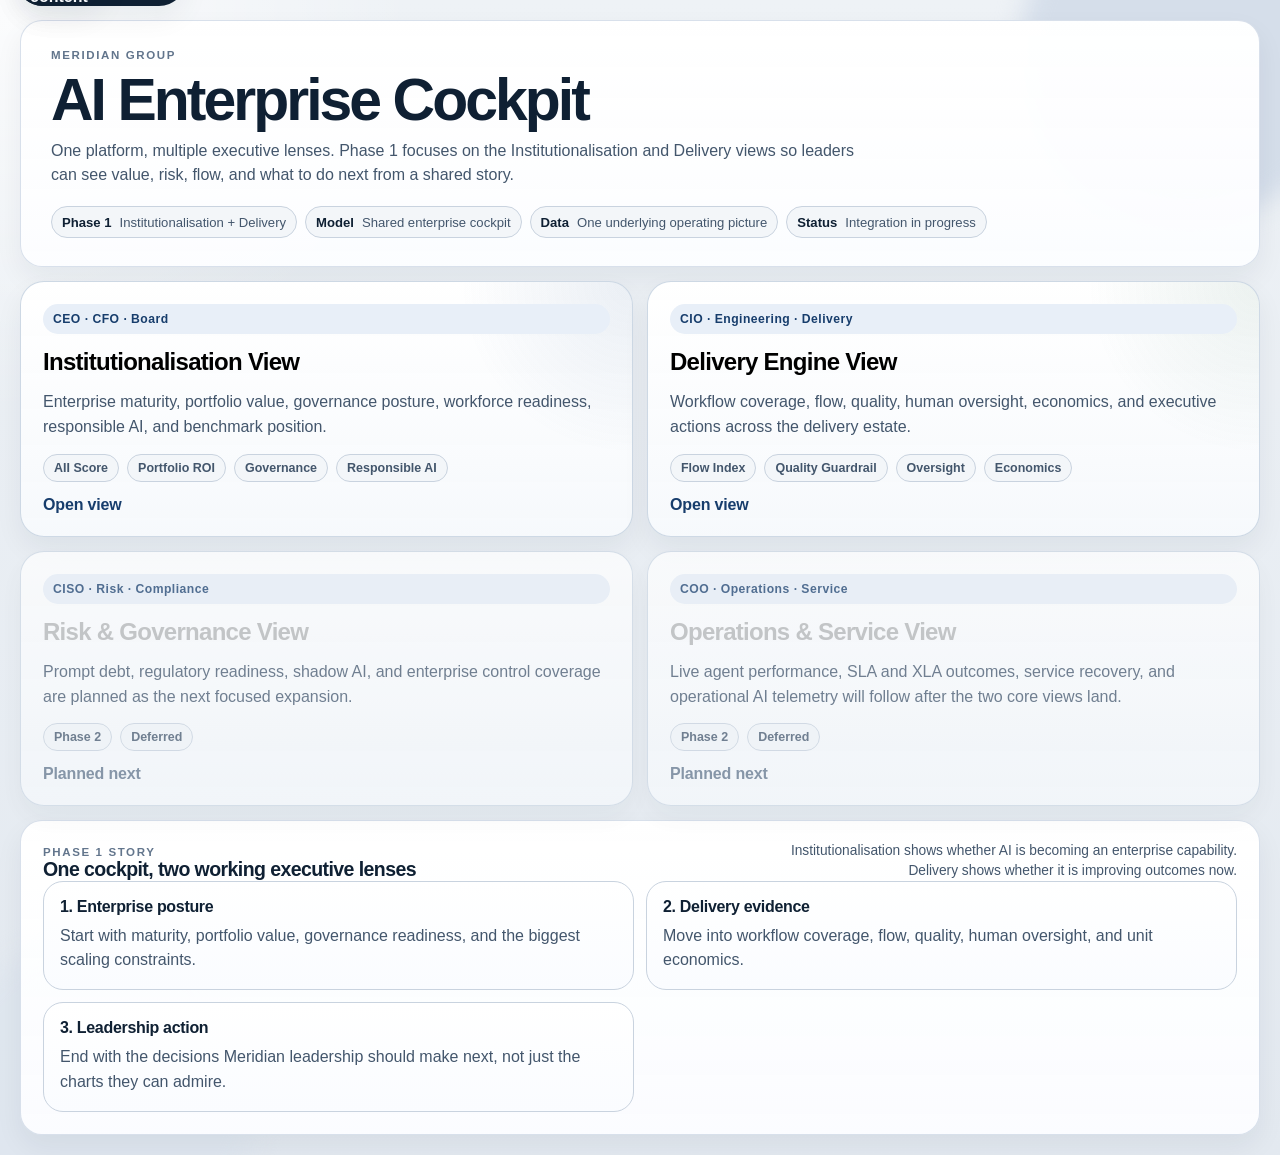
==== index.html @ a22cee40 "Coded on April 16 2026 new files" ====
<!DOCTYPE html>
<html lang="en">
  <head>
    <meta charset="UTF-8" />
    <meta name="viewport" content="width=device-width, initial-scale=1.0" />
    <title>Meridian AI Enterprise Cockpit</title>
    <link rel="stylesheet" href="./styles.css" />
    <script src="./app.js" defer></script>
  </head>
  <body>
    <div class="skip-links" aria-label="Skip links">
      <a class="skip-link" href="#institutionMain">Skip to Institutionalisation content</a>
      <a class="skip-link" href="#deliveryMain">Skip to Delivery content</a>
    </div>
    <div class="page-shell">
      <div class="page-shell__glow page-shell__glow--top"></div>
      <div class="page-shell__glow page-shell__glow--bottom"></div>

      <section class="screen-stack landing-screen" id="landingView" aria-labelledby="landingTitle">
        <header class="landing-hero panel">
          <div class="landing-hero__copy">
            <p class="eyebrow">Meridian Group</p>
            <h1 id="landingTitle">AI Enterprise Cockpit</h1>
            <p class="landing-hero__subtitle">
              One platform, multiple executive lenses. Phase 1 focuses on the
              Institutionalisation and Delivery views so leaders can see value,
              risk, flow, and what to do next from a shared story.
            </p>
          </div>
          <div class="landing-hero__meta">
            <span class="scope-chip"><strong>Phase 1</strong><span>Institutionalisation + Delivery</span></span>
            <span class="scope-chip"><strong>Model</strong><span>Shared enterprise cockpit</span></span>
            <span class="scope-chip"><strong>Data</strong><span>One underlying operating picture</span></span>
            <span class="scope-chip"><strong>Status</strong><span>Integration in progress</span></span>
          </div>
        </header>

        <div class="persona-grid" aria-label="Cockpit entry points">
          <button class="persona-card persona-card--strategy" type="button" data-open-screen="institutionalization">
            <span class="persona-card__badge">CEO · CFO · Board</span>
            <h2 class="persona-card__title">Institutionalisation View</h2>
            <p class="persona-card__copy">
              Enterprise maturity, portfolio value, governance posture, workforce
              readiness, responsible AI, and benchmark position.
            </p>
            <div class="persona-card__metrics">
              <span>AII Score</span>
              <span>Portfolio ROI</span>
              <span>Governance</span>
              <span>Responsible AI</span>
            </div>
            <span class="persona-card__cta">Open view</span>
          </button>

          <button class="persona-card persona-card--delivery" type="button" data-open-screen="delivery">
            <span class="persona-card__badge">CIO · Engineering · Delivery</span>
            <h2 class="persona-card__title">Delivery Engine View</h2>
            <p class="persona-card__copy">
              Workflow coverage, flow, quality, human oversight, economics, and
              executive actions across the delivery estate.
            </p>
            <div class="persona-card__metrics">
              <span>Flow Index</span>
              <span>Quality Guardrail</span>
              <span>Oversight</span>
              <span>Economics</span>
            </div>
            <span class="persona-card__cta">Open view</span>
          </button>

          <button
            class="persona-card persona-card--future"
            type="button"
            disabled
            aria-disabled="true"
          >
            <span class="persona-card__badge">CISO · Risk · Compliance</span>
            <h2 class="persona-card__title">Risk &amp; Governance View</h2>
            <p class="persona-card__copy">
              Prompt debt, regulatory readiness, shadow AI, and enterprise control
              coverage are planned as the next focused expansion.
            </p>
            <div class="persona-card__metrics">
              <span>Phase 2</span>
              <span>Deferred</span>
            </div>
            <span class="persona-card__cta">Planned next</span>
          </button>

          <button
            class="persona-card persona-card--future"
            type="button"
            disabled
            aria-disabled="true"
          >
            <span class="persona-card__badge">COO · Operations · Service</span>
            <h2 class="persona-card__title">Operations &amp; Service View</h2>
            <p class="persona-card__copy">
              Live agent performance, SLA and XLA outcomes, service recovery, and
              operational AI telemetry will follow after the two core views land.
            </p>
            <div class="persona-card__metrics">
              <span>Phase 2</span>
              <span>Deferred</span>
            </div>
            <span class="persona-card__cta">Planned next</span>
          </button>
        </div>

        <section class="panel landing-story" aria-labelledby="storyHeading">
          <div class="section-head">
            <div>
              <p class="eyebrow">Phase 1 Story</p>
              <h2 id="storyHeading">One cockpit, two working executive lenses</h2>
            </div>
            <p class="section-head__note">
              Institutionalisation shows whether AI is becoming an enterprise
              capability. Delivery shows whether it is improving outcomes now.
            </p>
          </div>
          <div class="landing-story__grid">
            <article class="landing-story__card">
              <strong>1. Enterprise posture</strong>
              <p>Start with maturity, portfolio value, governance readiness, and the biggest scaling constraints.</p>
            </article>
            <article class="landing-story__card">
              <strong>2. Delivery evidence</strong>
              <p>Move into workflow coverage, flow, quality, human oversight, and unit economics.</p>
            </article>
            <article class="landing-story__card">
              <strong>3. Leadership action</strong>
              <p>End with the decisions Meridian leadership should make next, not just the charts they can admire.</p>
            </article>
          </div>
        </section>
      </section>

      <section id="institutionalizationView" hidden>
        <div class="screen-stack">
          <header class="view-bar panel">
            <div class="view-bar__left">
              <button class="view-bar__back" type="button" data-back-home>All views</button>
              <div>
                <p class="eyebrow">Executive Role View</p>
                <h2 class="view-bar__title">Institutionalisation View</h2>
              </div>
            </div>
            <div class="view-bar__right" id="institutionalizationViewMeta">
              <span class="view-bar__badge">CEO · CFO · Board</span>
              <span class="view-bar__meta">Enterprise posture</span>
            </div>
          </header>
          <div id="institutionalizationSavedViewsPanel"></div>
          <div id="institutionalizationAskPanel"></div>
          <div id="institutionalizationContent" tabindex="-1"></div>
        </div>
      </section>

      <section id="deliveryView" hidden>
        <div class="screen-stack">
          <header class="view-bar panel">
            <div class="view-bar__left">
              <button class="view-bar__back" type="button" data-back-home>All views</button>
              <div>
                <p class="eyebrow">Executive Role View</p>
                <h2 class="view-bar__title">Delivery Engine View</h2>
              </div>
            </div>
            <div class="view-bar__right" id="deliveryViewMeta">
              <span class="view-bar__badge">CIO · Engineering · Delivery</span>
              <span class="view-bar__meta">Operational outcomes</span>
            </div>
          </header>

      <main class="dashboard" id="deliveryMain" tabindex="-1" aria-label="Delivery Engine View dashboard">
        <header class="page-header panel">
          <div class="page-header__copy">
            <p class="eyebrow">CIO View</p>
            <h1>Delivery Engine View</h1>
            <p class="page-header__subtitle">
              CIO View of AI Delivery — Value, Risk, Flow, and Adoption.
            </p>
            <div class="scope-summary" id="scopeSummary" aria-live="polite"></div>
          </div>

          <form class="filter-bar" aria-label="Dashboard filters">
            <label class="control">
              <span class="control__label">Date Range</span>
              <select id="dateFilter" name="dateFilter">
                <option value="last-30">Last 30 days</option>
                <option value="q1-2026">Q1 2026</option>
                <option value="q2-2026" selected>Q2 2026</option>
              </select>
            </label>

            <label class="control">
              <span class="control__label">Team</span>
              <select id="teamFilter" name="teamFilter">
                <option value="enterprise" selected>Enterprise Portfolio</option>
                <option value="product">Digital Products</option>
                <option value="operations">RunOps &amp; Support</option>
              </select>
            </label>

            <label class="control">
              <span class="control__label">Workflow</span>
              <select id="workflowFilter" name="workflowFilter">
                <option value="all" selected>All workflows</option>
                <option value="planning">Planning / Refinement</option>
                <option value="build">Build / Test / Review</option>
                <option value="run">Run / Support</option>
              </select>
            </label>

            <fieldset class="toggle-group" aria-label="Baseline versus pilot view">
              <legend class="control__label">View</legend>
              <div class="toggle-group__options">
                <button
                  class="toggle-group__button"
                  id="baselineToggle"
                  type="button"
                  data-mode="baseline"
                  aria-pressed="false"
                >
                  Baseline
                </button>
                <button
                  class="toggle-group__button is-active"
                  id="pilotToggle"
                  type="button"
                  data-mode="pilot"
                  aria-pressed="true"
                >
                  Pilot
                </button>
              </div>
            </fieldset>
          </form>
          <div id="deliverySegmentationBar"></div>
        </header>

        <div id="deliverySavedViewsPanel"></div>
        <div id="deliveryAskPanel"></div>

        <section class="kpi-grid" id="kpiGrid" aria-label="Executive KPI cards"></section>

        <section class="panel" id="delivery-swimlanes" aria-labelledby="swimlanesHeading">
          <div class="section-head">
            <div>
              <p class="eyebrow">Workflow Swimlanes</p>
              <h2 id="swimlanesHeading">Where value is moving and where risk still sits</h2>
            </div>
            <p class="section-head__note">
              Each lane shows one outcome metric, one quality or risk signal, and the
              operating interpretation executives can act on.
            </p>
          </div>
          <div class="swimlane-grid" id="swimlaneGrid"></div>
        </section>

        <section class="oversight-panel" id="delivery-oversight" aria-labelledby="oversightHeading">
          <div class="section-head section-head--dark">
            <div class="oversight-panel__intro">
              <p class="eyebrow eyebrow--dark">Human Oversight Gateway</p>
              <h2 id="oversightHeading">Human Oversight Gateway</h2>
              <p class="oversight-panel__subtitle">
                Policy routes low-risk work automatically and escalates material
                decisions to accountable humans.
              </p>
              <div class="oversight-panel__summary" id="oversightSummary"></div>
            </div>
            <div class="oversight-panel__tabs" role="tablist" aria-label="Oversight views">
              <button
                id="overviewTab"
                class="oversight-tab is-active"
                type="button"
                role="tab"
                aria-selected="true"
                aria-controls="pendingDecisions"
                data-oversight-tab="overview"
              >
                Overview
              </button>
              <button
                id="governanceTab"
                class="oversight-tab"
                type="button"
                role="tab"
                aria-selected="false"
                aria-controls="pendingDecisions"
                data-oversight-tab="governance"
              >
                Governance
              </button>
            </div>
          </div>

          <div class="oversight-kpis" id="oversightKpis" aria-label="Human oversight KPIs"></div>
          <div class="oversight-diagnostics" id="oversightDiagnostics"></div>

          <div class="oversight-layout">
            <div class="oversight-card">
              <div class="oversight-card__head">
                <p class="eyebrow eyebrow--dark">Oversight Routing Map</p>
                <h3>Policy-based execution paths</h3>
                <p class="oversight-card__subcopy">
                  Recommendations enter a governed route, evidence is checked, and
                  only material decisions pause for accountable human review.
                </p>
              </div>
              <div id="routingMap"></div>
            </div>

            <div class="oversight-card" id="pendingDecisions">
              <div class="oversight-card__head">
                <p class="eyebrow eyebrow--dark">Pending Decisions</p>
                <h3>Escalations requiring accountable review</h3>
                <p class="oversight-card__subcopy">
                  Queue attention is reserved for policy exceptions, elevated blast
                  radius, and incomplete evidence.
                </p>
              </div>
              <div id="pendingQueue"></div>
            </div>
          </div>
        </section>

        <div class="content-grid">
          <div class="content-column content-column--primary">
            <section class="panel panel--wide" id="delivery-trends" aria-labelledby="trendsHeading">
              <div class="section-head">
                <div>
                  <p class="eyebrow">Trend Section</p>
                  <h2 id="trendsHeading">Baseline vs current vs target</h2>
                </div>
                <p class="section-head__note" id="trendWindowNote"></p>
              </div>
              <div class="trend-grid" id="trendGrid"></div>
            </section>

            <section class="panel" id="delivery-adoption" aria-labelledby="adoptionHeading">
              <div class="section-head">
                <div>
                  <p class="eyebrow">Adoption Behavior</p>
                  <h2 id="adoptionHeading">Are people actually using the approved AI workflows?</h2>
                </div>
                <p class="section-head__note">
                  Workflow coverage tells us approved presence. This section tells us whether people return often enough for AI to become a real working pattern.
                </p>
              </div>
              <div id="adoptionBehaviorPanel"></div>
            </section>

            <section class="panel" id="delivery-productivity" aria-labelledby="productivityHeading">
              <div class="section-head">
                <div>
                  <p class="eyebrow">Productivity Method</p>
                  <h2 id="productivityHeading">How Net Productivity Gain is measured</h2>
                </div>
                <p class="section-head__note">
                  This section explains the comparison method behind the headline productivity KPI and shows which workflows and trains are driving the result.
                </p>
              </div>
              <div id="productivityMethodologyPanel"></div>
            </section>

            <section class="panel" id="delivery-economics" aria-labelledby="economicsHeading">
              <div class="section-head">
                <div>
                  <p class="eyebrow">Economics</p>
                  <h2 id="economicsHeading">Spend mix and outcome efficiency</h2>
                </div>
              </div>
              <div id="economicsPanel"></div>
            </section>
          </div>

          <div class="content-column content-column--secondary">
            <section class="panel" id="delivery-governance" aria-labelledby="governanceHeading">
              <div class="section-head">
                <div>
                  <p class="eyebrow">Governance</p>
                  <h2 id="governanceHeading">Governance Console</h2>
                </div>
                <p class="section-head__note">
                  Governance is now segmented by risk tier, service criticality, data sensitivity, and framework readiness so one topline percentage does not hide concentrated exposure.
                </p>
              </div>
              <div id="governancePanel"></div>
            </section>
          </div>

          <section class="panel panel--full content-action" id="delivery-actions" aria-labelledby="actionsHeading">
            <div class="section-head">
              <div>
                <p class="eyebrow">Action Center</p>
                <h2 id="actionsHeading">Executive action workflow</h2>
              </div>
            </div>
            <div id="actionCenter"></div>
          </section>

          <section class="panel panel--full content-roadmap" id="delivery-roadmap" aria-labelledby="roadmapHeading">
            <div class="section-head">
              <div>
                <p class="eyebrow">Roadmap</p>
                <h2 id="roadmapHeading">30 / 60 / 90 day milestones</h2>
              </div>
            </div>
            <div id="roadmapPanel"></div>
          </section>

          <section class="panel panel--full content-trust" id="delivery-trust" aria-labelledby="trustHeading">
            <div class="section-head">
              <div>
                <p class="eyebrow">Operational Trust Layer</p>
                <h2 id="trustHeading">Access scope, reliability, instrumentation, retrieval grounding, model behavior, prompt security, alerting, and data health</h2>
              </div>
              <p class="section-head__note">
                These supporting signals explain how complete, searchable, observable, grounded, secure, alertable, and current the underlying cockpit telemetry really is.
              </p>
            </div>
            <div id="trustLayerPanel"></div>
          </section>
        </div>

        <footer class="page-footer panel panel--full">
          <div>
            <p class="eyebrow">Operational Metadata</p>
            <p class="page-footer__meta" id="lastUpdated"></p>
          </div>
          <div>
            <p class="eyebrow">Data Sources</p>
            <p class="page-footer__sources" id="dataSources"></p>
          </div>
        </footer>
      </main>
        </div>
      </section>
    </div>

    <aside class="metric-drawer" id="metricDrawer" hidden>
      <button
        class="metric-drawer__scrim"
        id="metricDrawerScrim"
        type="button"
        aria-label="Close detail drawer"
      ></button>
      <div
        class="metric-drawer__panel"
        role="dialog"
        aria-modal="true"
        aria-labelledby="metricDrawerTitle"
      >
        <button class="metric-drawer__close" id="metricDrawerClose" type="button" aria-label="Close detail drawer">
          Close
        </button>
        <div id="metricDrawerContent"></div>
      </div>
    </aside>
  </body>
</html>
---- styles.css ----
:root {
  color-scheme: light;
  --bg: #eef2f6;
  --bg-strong: #e3e9f0;
  --surface: #ffffff;
  --surface-muted: #f3f6f9;
  --surface-soft: #f8fafc;
  --line: #c9d3df;
  --line-strong: #b8c5d4;
  --text: #0f2033;
  --text-muted: #43566c;
  --text-soft: #62758c;
  --accent: #1f4f8c;
  --accent-strong: #173d6c;
  --accent-soft: #e8eff8;
  --accent-border: #bfd0e4;
  --success: #2c6d57;
  --warning: #9b6816;
  --danger: #ae4040;
  --shadow-lg: 0 22px 50px rgba(13, 32, 58, 0.08);
  --shadow-md: 0 12px 28px rgba(13, 32, 58, 0.06);
  --shadow-sm: 0 4px 12px rgba(13, 32, 58, 0.05);
  --radius-xl: 28px;
  --radius-lg: 20px;
  --radius-md: 16px;
  --radius-sm: 12px;
  --font-sans: "IBM Plex Sans", "Segoe UI", "Helvetica Neue", Arial, sans-serif;
}

*,
*::before,
*::after {
  box-sizing: border-box;
}

html {
  font-size: 16px;
}

body {
  margin: 0;
  min-height: 100vh;
  font-family: var(--font-sans);
  background:
    radial-gradient(circle at top left, rgba(255, 255, 255, 0.8), transparent 24%),
    linear-gradient(180deg, var(--bg) 0%, var(--bg-strong) 100%);
  color: var(--text);
}

body.metric-drawer-open {
  overflow: hidden;
}

button:focus-visible,
a:focus-visible,
select:focus-visible,
summary:focus-visible {
  outline: 3px solid #86addb;
  outline-offset: 3px;
}

button,
select {
  font: inherit;
}

.skip-links {
  position: absolute;
  top: 0;
  left: 0;
  z-index: 100;
}

.skip-link {
  position: absolute;
  top: -48px;
  left: 16px;
  display: inline-flex;
  align-items: center;
  min-height: 38px;
  padding: 0 14px;
  border-radius: 999px;
  background: #0f2033;
  color: #f7f9fc;
  text-decoration: none;
  font-weight: 700;
  box-shadow: var(--shadow-md);
}

.skip-link:focus {
  top: 16px;
}

.page-shell {
  position: relative;
  min-height: 100vh;
  padding: 20px;
  overflow: hidden;
}

.screen-stack {
  position: relative;
  z-index: 1;
  width: min(1660px, 100%);
  margin: 0 auto;
  display: grid;
  gap: 14px;
  align-items: start;
}

.page-shell__glow {
  position: absolute;
  border-radius: 999px;
  filter: blur(12px);
  pointer-events: none;
}

.page-shell__glow--top {
  top: -120px;
  right: -80px;
  width: 340px;
  height: 340px;
  background: rgba(202, 214, 229, 0.7);
}

.page-shell__glow--bottom {
  bottom: -100px;
  left: -60px;
  width: 320px;
  height: 320px;
  background: rgba(222, 230, 239, 0.78);
}

.dashboard {
  position: relative;
  z-index: 1;
  width: min(1660px, 100%);
  margin: 0 auto;
  display: grid;
  gap: 14px;
  align-items: start;
}

.landing-hero {
  display: grid;
  gap: 18px;
  padding: 28px 30px;
  background:
    radial-gradient(circle at top right, rgba(31, 79, 140, 0.1), transparent 28%),
    linear-gradient(180deg, rgba(255, 255, 255, 0.99), rgba(245, 248, 251, 0.97));
}

.landing-hero__copy {
  display: grid;
  gap: 10px;
  max-width: 980px;
}

.landing-hero h1,
.institution-header h1 {
  margin: 0;
  font-size: clamp(2.3rem, 4.6vw, 3.8rem);
  line-height: 0.98;
  letter-spacing: -0.05em;
}

.landing-hero__subtitle,
.institution-header__subtitle {
  margin: 0;
  max-width: 820px;
  color: var(--text-muted);
  font-size: 1rem;
  line-height: 1.55;
}

.landing-hero__meta,
.institution-header__summary {
  display: flex;
  flex-wrap: wrap;
  gap: 8px;
}

.persona-grid {
  display: grid;
  grid-template-columns: repeat(2, minmax(0, 1fr));
  gap: 14px;
}

.persona-card {
  appearance: none;
  text-align: left;
  display: grid;
  gap: 14px;
  min-width: 0;
  padding: 22px;
  border-radius: 24px;
  border: 1px solid rgba(205, 216, 228, 0.96);
  background: linear-gradient(180deg, rgba(255, 255, 255, 0.99), rgba(246, 249, 252, 0.96));
  box-shadow: var(--shadow-md);
  transition: transform 160ms ease, box-shadow 160ms ease, border-color 160ms ease;
}

.persona-card:enabled:hover,
.persona-card:enabled:focus-visible {
  transform: translateY(-2px);
  box-shadow: var(--shadow-lg);
  border-color: rgba(79, 124, 190, 0.34);
  outline: none;
}

.persona-card:disabled {
  cursor: not-allowed;
  opacity: 0.72;
}

.persona-card--strategy {
  background:
    radial-gradient(circle at top right, rgba(31, 79, 140, 0.09), transparent 26%),
    linear-gradient(180deg, rgba(255, 255, 255, 0.99), rgba(246, 249, 252, 0.96));
}

.persona-card--delivery {
  background:
    radial-gradient(circle at top right, rgba(44, 109, 87, 0.09), transparent 26%),
    linear-gradient(180deg, rgba(255, 255, 255, 0.99), rgba(246, 249, 252, 0.96));
}

.persona-card__badge,
.view-bar__badge,
.view-bar__meta {
  display: inline-flex;
  align-items: center;
  min-height: 30px;
  padding: 0 10px;
  border-radius: 999px;
  font-size: 0.76rem;
  font-weight: 700;
  letter-spacing: 0.04em;
}

.persona-card__badge,
.view-bar__badge {
  background: var(--accent-soft);
  color: var(--accent-strong);
}

.view-bar__meta {
  background: var(--surface-muted);
  color: var(--text-muted);
}

.view-bar__meta--access {
  border: 1px solid rgba(78, 120, 171, 0.22);
  background: rgba(221, 233, 247, 0.9);
  color: #264c78;
}

.persona-card__title {
  margin: 0;
  font-size: 1.5rem;
  letter-spacing: -0.03em;
}

.persona-card__copy,
.landing-story__card p {
  margin: 0;
  color: var(--text-muted);
  line-height: 1.55;
}

.persona-card__metrics {
  display: flex;
  flex-wrap: wrap;
  gap: 8px;
}

.persona-card__metrics span {
  display: inline-flex;
  align-items: center;
  min-height: 28px;
  padding: 0 10px;
  border-radius: 999px;
  background: var(--surface-muted);
  border: 1px solid var(--line);
  color: var(--text-muted);
  font-size: 0.78rem;
  font-weight: 700;
}

.persona-card__cta {
  color: var(--accent-strong);
  font-weight: 700;
  letter-spacing: -0.01em;
}

.persona-card--future .persona-card__cta {
  color: var(--text-soft);
}

.landing-story {
  padding-bottom: 22px;
}

.landing-story__grid {
  display: grid;
  grid-template-columns: repeat(3, minmax(0, 1fr));
  gap: 12px;
  padding: 0 22px 0;
}

.landing-story__card {
  padding: 16px;
  border-radius: var(--radius-lg);
  border: 1px solid var(--line);
  background: linear-gradient(180deg, #ffffff 0%, #fafcff 100%);
}

.landing-story__card strong {
  display: block;
  margin-bottom: 8px;
  letter-spacing: -0.02em;
}

.view-bar {
  display: flex;
  align-items: center;
  justify-content: space-between;
  gap: 16px;
  padding: 14px 18px;
}

.view-bar__left,
.view-bar__right {
  display: flex;
  align-items: center;
  gap: 12px;
  min-width: 0;
  flex-wrap: wrap;
}

.view-bar__right {
  justify-content: flex-end;
}

.view-bar__title {
  margin: 4px 0 0;
  font-size: 1.32rem;
  letter-spacing: -0.03em;
}

.view-bar__back {
  appearance: none;
  border: 1px solid var(--line);
  min-height: 40px;
  padding: 0 14px;
  border-radius: 12px;
  background: var(--surface-soft);
  color: var(--text);
  font-weight: 700;
  cursor: pointer;
  transition: background 160ms ease, box-shadow 160ms ease, border-color 160ms ease;
}

.view-bar__back:hover,
.view-bar__back:focus-visible {
  background: #ffffff;
  border-color: var(--accent-border);
  box-shadow: var(--shadow-sm);
  outline: none;
}

.ask-layer {
  display: grid;
  gap: 16px;
  padding: 18px;
}

.saved-view-panel {
  display: grid;
  gap: 16px;
  padding: 18px;
}

.saved-view-panel--dark {
  border: 1px solid rgba(101, 127, 165, 0.24);
  background:
    radial-gradient(circle at top right, rgba(78, 117, 168, 0.14), transparent 28%),
    linear-gradient(180deg, rgba(24, 37, 53, 0.98), rgba(28, 42, 60, 0.96));
  box-shadow: 0 14px 28px rgba(11, 24, 39, 0.16);
}

.saved-view-panel__head {
  display: flex;
  align-items: start;
  justify-content: space-between;
  gap: 16px;
}

.saved-view-panel__head h3 {
  margin: 6px 0 0;
  font-size: 1.12rem;
  letter-spacing: -0.03em;
}

.saved-view-panel__note {
  margin: 0;
  max-width: 580px;
  color: var(--text-muted);
  line-height: 1.6;
}

.saved-view-panel--dark .saved-view-panel__head h3,
.saved-view-panel--dark .saved-view-panel__note,
.saved-view-panel--dark .saved-view-card__note {
  color: #e2eaf3;
}

.saved-view-grid {
  display: grid;
  grid-template-columns: repeat(3, minmax(0, 1fr));
  gap: 12px;
}

.saved-view-card {
  appearance: none;
  display: grid;
  gap: 12px;
  padding: 16px;
  border: 1px solid var(--line);
  border-radius: 18px;
  background: linear-gradient(180deg, rgba(255, 255, 255, 0.98), rgba(246, 249, 252, 0.95));
  color: var(--text);
  text-align: left;
  cursor: pointer;
  transition: transform 160ms ease, border-color 160ms ease, box-shadow 160ms ease, background 160ms ease;
}

.saved-view-card:hover,
.saved-view-card:focus-visible {
  transform: translateY(-1px);
  border-color: var(--accent-border);
  box-shadow: var(--shadow-sm);
  outline: none;
}

.saved-view-card.is-active {
  border-color: rgba(78, 120, 171, 0.34);
  background: linear-gradient(180deg, rgba(232, 241, 250, 0.98), rgba(244, 248, 252, 0.95));
  box-shadow: 0 12px 22px rgba(24, 49, 79, 0.09);
}

.saved-view-panel--dark .saved-view-card {
  border-color: rgba(149, 167, 190, 0.2);
  background: linear-gradient(180deg, rgba(255, 255, 255, 0.07), rgba(255, 255, 255, 0.05));
  color: #f7fbff;
}

.saved-view-panel--dark .saved-view-card.is-active {
  border-color: rgba(124, 161, 211, 0.34);
  background: linear-gradient(180deg, rgba(84, 118, 164, 0.22), rgba(255, 255, 255, 0.07));
  box-shadow: 0 12px 24px rgba(10, 22, 37, 0.2);
}

.saved-view-card__head {
  display: flex;
  align-items: start;
  justify-content: space-between;
  gap: 12px;
}

.saved-view-card__role {
  display: inline-flex;
  align-items: center;
  min-height: 26px;
  padding: 0 10px;
  border-radius: 999px;
  background: var(--surface-muted);
  color: var(--text-muted);
  font-size: 0.74rem;
  font-weight: 800;
  letter-spacing: 0.04em;
}

.saved-view-panel--dark .saved-view-card__role {
  background: rgba(255, 255, 255, 0.1);
  color: #d8e3ef;
}

.saved-view-card__title {
  font-size: 1rem;
  letter-spacing: -0.02em;
}

.saved-view-card__note {
  margin: 0;
  color: var(--text-muted);
  line-height: 1.56;
}

.saved-view-card__chips {
  display: flex;
  flex-wrap: wrap;
  gap: 8px;
}

.saved-view-card__chips span {
  display: inline-flex;
  align-items: center;
  min-height: 28px;
  padding: 0 10px;
  border-radius: 999px;
  border: 1px solid var(--line);
  background: rgba(255, 255, 255, 0.76);
  color: var(--text-soft);
  font-size: 0.76rem;
  font-weight: 700;
}

.saved-view-panel--dark .saved-view-card__chips span {
  border-color: rgba(149, 167, 190, 0.16);
  background: rgba(255, 255, 255, 0.06);
  color: #c6d2df;
}

.ask-layer--dark {
  border: 1px solid rgba(101, 127, 165, 0.28);
  background:
    radial-gradient(circle at top right, rgba(78, 117, 168, 0.18), transparent 28%),
    linear-gradient(180deg, rgba(23, 36, 52, 0.98), rgba(27, 42, 61, 0.96));
  box-shadow: 0 16px 34px rgba(11, 24, 39, 0.18);
}

.ask-layer__head {
  display: flex;
  align-items: start;
  justify-content: space-between;
  gap: 16px;
}

.ask-layer__head h3 {
  margin: 6px 0 0;
  font-size: 1.2rem;
  letter-spacing: -0.03em;
}

.ask-layer__note {
  margin: 0;
  max-width: 620px;
  color: var(--text-muted);
  line-height: 1.6;
}

.ask-layer--dark .ask-layer__head h3,
.ask-layer--dark .ask-layer__note,
.ask-layer--dark .ask-layer__hint,
.ask-layer--dark .ask-answer__summary,
.ask-layer--dark .ask-answer__support-item p,
.ask-layer--dark .ask-answer__grounding {
  color: #e2eaf3;
}

.ask-layer__toolbar {
  display: grid;
  gap: 12px;
}

.ask-layer__prompts {
  display: flex;
  flex-wrap: wrap;
  gap: 10px;
}

.ask-layer__prompt {
  appearance: none;
  border: 1px solid var(--line);
  min-height: 38px;
  padding: 0 14px;
  border-radius: 999px;
  background: #ffffff;
  color: var(--text);
  font-size: 0.86rem;
  font-weight: 700;
  cursor: pointer;
  transition: transform 160ms ease, background 160ms ease, border-color 160ms ease, box-shadow 160ms ease;
}

.ask-layer__prompt:hover,
.ask-layer__prompt:focus-visible {
  transform: translateY(-1px);
  border-color: var(--accent-border);
  box-shadow: var(--shadow-sm);
  outline: none;
}

.ask-layer__prompt.is-active {
  background: var(--accent-soft);
  border-color: rgba(78, 120, 171, 0.32);
  color: var(--accent-strong);
}

.ask-layer--dark .ask-layer__prompt {
  background: rgba(255, 255, 255, 0.08);
  border-color: rgba(149, 167, 190, 0.24);
  color: #e2eaf3;
}

.ask-layer--dark .ask-layer__prompt.is-active {
  background: rgba(124, 161, 211, 0.22);
  border-color: rgba(124, 161, 211, 0.34);
  color: #f7fbff;
}

.ask-layer__hint {
  color: var(--text-soft);
  font-size: 0.83rem;
  line-height: 1.5;
}

.ask-layer__hint code {
  padding: 1px 6px;
  border-radius: 999px;
  background: rgba(221, 233, 247, 0.86);
  color: var(--accent-strong);
  font-family: var(--mono);
  font-size: 0.75rem;
}

.ask-layer--dark .ask-layer__hint code {
  background: rgba(255, 255, 255, 0.12);
  color: #f7fbff;
}

.ask-answer {
  display: grid;
  gap: 14px;
  padding: 18px;
  border-radius: 20px;
  border: 1px solid var(--line);
  background: linear-gradient(180deg, rgba(255, 255, 255, 0.98), rgba(247, 250, 253, 0.96));
  box-shadow: var(--shadow-sm);
}

.ask-answer--dark {
  border-color: rgba(149, 167, 190, 0.24);
  background: linear-gradient(180deg, rgba(31, 47, 68, 0.98), rgba(28, 42, 60, 0.96));
}

.ask-answer--good {
  border-top: 3px solid rgba(31, 140, 97, 0.56);
}

.ask-answer--watch {
  border-top: 3px solid rgba(182, 117, 23, 0.56);
}

.ask-answer--risk {
  border-top: 3px solid rgba(197, 72, 72, 0.58);
}

.ask-answer__head {
  display: flex;
  align-items: start;
  justify-content: space-between;
  gap: 14px;
}

.ask-answer__head h4 {
  margin: 6px 0 0;
  font-size: 1.15rem;
  letter-spacing: -0.03em;
}

.ask-answer__summary,
.ask-answer__grounding {
  margin: 0;
  line-height: 1.65;
}

.ask-answer__summary {
  font-size: 1.02rem;
}

.ask-answer__meta,
.ask-answer__actions {
  display: flex;
  flex-wrap: wrap;
  gap: 10px;
}

.ask-answer__support {
  display: grid;
  grid-template-columns: repeat(2, minmax(0, 1fr));
  gap: 12px;
}

.ask-answer__support-item {
  padding: 14px;
  border-radius: 16px;
  border: 1px solid var(--line);
  background: rgba(255, 255, 255, 0.78);
}

.ask-answer--dark .ask-answer__support-item {
  border-color: rgba(149, 167, 190, 0.18);
  background: rgba(255, 255, 255, 0.05);
}

.ask-answer__support-label {
  display: block;
  margin-bottom: 8px;
  color: var(--text-soft);
  font-size: 0.74rem;
  font-weight: 800;
  letter-spacing: 0.11em;
  text-transform: uppercase;
}

.ask-answer--dark .ask-answer__support-label {
  color: #c6d2df;
}

.ask-answer__support-item p {
  margin: 0;
  color: var(--text);
  line-height: 1.58;
}

#institutionalizationContent {
  display: grid;
  gap: 14px;
}

.institution-header,
.institution-header.panel {
  display: grid;
  gap: 18px;
  padding: 24px;
  overflow: hidden;
  border-radius: 22px;
  border: 1px solid rgba(101, 127, 165, 0.34);
  background:
    radial-gradient(circle at top right, rgba(78, 117, 168, 0.24), transparent 30%),
    radial-gradient(circle at bottom left, rgba(32, 66, 110, 0.16), transparent 26%),
    linear-gradient(180deg, #172434 0%, #203246 100%);
  box-shadow: 0 20px 48px rgba(11, 24, 39, 0.24);
}

.institution-header .eyebrow {
  color: #c4d0de;
}

.institution-header h1 {
  color: #f7f9fc;
}

.institution-header__layout {
  display: grid;
  grid-template-columns: minmax(0, 1.35fr) minmax(300px, 360px);
  gap: 18px;
  align-items: start;
}

.institution-header__content {
  display: grid;
  gap: 12px;
}

.institution-kpi-grid {
  display: grid;
  grid-template-columns: repeat(5, minmax(0, 1fr));
  gap: 10px;
}

.institution-kpi-card {
  padding: 16px;
  border-radius: 18px;
  border: 1px solid var(--line);
  background: linear-gradient(180deg, rgba(255, 255, 255, 0.99), rgba(250, 252, 255, 0.96));
  box-shadow: var(--shadow-sm);
}

.institution-kpi-card__label,
.dimension-row__meta,
.signal-item__label,
.initiative-item__meta,
.mini-stat__label {
  color: var(--text-soft);
  font-size: 0.74rem;
  font-weight: 700;
  letter-spacing: 0.11em;
  text-transform: uppercase;
}

.institution-kpi-card__value {
  margin-top: 10px;
  font-size: 1.8rem;
  font-weight: 800;
  letter-spacing: -0.04em;
}

.institution-header__subtitle {
  color: #dde5ef;
}

.institution-header__filters {
  display: grid;
  gap: 10px;
  margin-top: 2px;
}

.institution-header__summary .scope-chip {
  background: rgba(255, 255, 255, 0.08);
  border-color: rgba(149, 167, 190, 0.28);
  color: #dde5ef;
}

.institution-header__summary .scope-chip strong {
  color: #f7f9fc;
}

.institution-header__summary .scope-chip span {
  color: #dde5ef;
}

.institution-header__scorecard {
  display: grid;
  gap: 10px;
  padding: 18px;
  border-radius: 22px;
  border: 1px solid rgba(149, 167, 190, 0.28);
  background: linear-gradient(180deg, rgba(25, 39, 56, 0.96), rgba(20, 32, 46, 0.98));
  box-shadow: inset 0 1px 0 rgba(255, 255, 255, 0.03);
}

.institution-header__score-label {
  color: #c4d0de;
  font-size: 0.72rem;
  font-weight: 700;
  letter-spacing: 0.14em;
  text-transform: uppercase;
}

.institution-header__score-value {
  color: #f7f9fc;
  font-size: 3.2rem;
  font-weight: 800;
  line-height: 0.96;
  letter-spacing: -0.05em;
}

.institution-header__score-note {
  margin: 0;
  color: #dde5ef;
  line-height: 1.5;
}

.institution-header__meter {
  position: relative;
  width: 100%;
  height: 10px;
  overflow: hidden;
  border-radius: 999px;
  background: rgba(255, 255, 255, 0.12);
}

.institution-header__meter-fill {
  position: absolute;
  inset: 0 auto 0 0;
  border-radius: 999px;
  background: linear-gradient(90deg, #4b78b0 0%, #6f9fd4 100%);
}

.institution-header__meter-scale {
  display: flex;
  justify-content: space-between;
  gap: 8px;
  color: #c4d0de;
  font-size: 0.68rem;
  font-weight: 700;
}

.institution-header__subscores {
  display: grid;
  grid-template-columns: repeat(3, minmax(0, 1fr));
  gap: 8px;
}

.institution-header__subscore {
  padding: 10px 8px;
  border-radius: 14px;
  border: 1px solid rgba(149, 167, 190, 0.24);
  background: rgba(255, 255, 255, 0.06);
  text-align: center;
}

.institution-header__subscore strong {
  display: block;
  color: #f7f9fc;
  font-size: 1.18rem;
  letter-spacing: -0.03em;
}

.institution-header__subscore span {
  display: block;
  margin-top: 4px;
  color: #d2dce8;
  font-size: 0.7rem;
  font-weight: 700;
  letter-spacing: 0.1em;
  text-transform: uppercase;
}

.institution-strip,
.institution-strip.panel {
  position: relative;
  overflow: hidden;
  border-radius: 22px;
  border: 1px solid rgba(115, 139, 172, 0.34);
  background:
    radial-gradient(circle at 16% 18%, rgba(84, 122, 173, 0.18), transparent 26%),
    radial-gradient(circle at top right, rgba(54, 90, 136, 0.18), transparent 28%),
    linear-gradient(120deg, #152334 0%, #1d3047 48%, #26435f 100%);
  box-shadow: 0 22px 44px rgba(11, 24, 39, 0.22);
}

.institution-strip::before,
.institution-strip::after {
  content: "";
  position: absolute;
  border-radius: 999px;
  pointer-events: none;
}

.institution-strip::before {
  top: 12px;
  right: 18px;
  width: 220px;
  height: 220px;
  background: radial-gradient(circle, rgba(137, 173, 218, 0.18) 0%, transparent 72%);
  filter: blur(10px);
  opacity: 0.7;
}

.institution-strip::after {
  left: -30px;
  bottom: -90px;
  width: 260px;
  height: 260px;
  background: radial-gradient(circle, rgba(53, 92, 139, 0.18) 0%, transparent 70%);
}

.institution-strip__stage {
  position: relative;
  z-index: 1;
  display: grid;
  grid-template-columns: minmax(0, 1.12fr) minmax(290px, 0.88fr);
  gap: 18px;
  padding: 22px 22px 0;
  align-items: stretch;
}

.institution-strip__copy {
  display: grid;
  gap: 14px;
  align-content: start;
}

.institution-strip__head {
  display: grid;
  gap: 8px;
  padding: 0;
}

.institution-strip__head h2 {
  max-width: 10ch;
  color: #f7f9fc;
  font-size: clamp(2rem, 3.2vw, 2.8rem);
  line-height: 0.96;
  letter-spacing: -0.05em;
}

.institution-strip__summary {
  margin: 0;
  max-width: 58ch;
  color: #dbe4ef;
  font-size: 1rem;
  line-height: 1.72;
}

.institution-strip__stance {
  display: grid;
  gap: 8px;
  padding: 18px 20px;
  border-radius: 24px;
  border: 1px solid rgba(149, 167, 190, 0.24);
  background: linear-gradient(180deg, rgba(255, 255, 255, 0.09), rgba(255, 255, 255, 0.04));
  box-shadow: inset 0 1px 0 rgba(255, 255, 255, 0.05);
}

.institution-strip__stance-label {
  color: #c7d4e2;
  font-size: 0.72rem;
  font-weight: 700;
  letter-spacing: 0.14em;
  text-transform: uppercase;
}

.institution-strip__stance strong {
  display: block;
  color: #f7f9fc;
  font-size: 1.35rem;
  letter-spacing: -0.03em;
}

.institution-strip__stance p {
  margin: 0;
  color: #dbe4ef;
  line-height: 1.55;
}

.institution-strip__insights {
  display: grid;
  grid-template-columns: repeat(2, minmax(0, 1fr));
  gap: 10px;
}

.strip-insight {
  padding: 14px 16px;
  border-radius: 18px;
  border: 1px solid rgba(149, 167, 190, 0.2);
  background: rgba(255, 255, 255, 0.06);
  backdrop-filter: blur(8px);
}

.strip-insight--good {
  border-color: rgba(31, 140, 97, 0.24);
  background: rgba(35, 152, 106, 0.08);
}

.strip-insight--risk {
  border-color: rgba(197, 72, 72, 0.24);
  background: rgba(197, 72, 72, 0.08);
}

.strip-insight__label {
  display: block;
  color: #c7d4e2;
  font-size: 0.68rem;
  font-weight: 700;
  letter-spacing: 0.12em;
  text-transform: uppercase;
}

.strip-insight strong {
  display: block;
  margin-top: 8px;
  color: #eef3f8;
  line-height: 1.5;
  letter-spacing: -0.02em;
}

.north-star-spotlight {
  position: relative;
  z-index: 1;
  display: grid;
  gap: 14px;
  align-content: start;
  padding: 22px;
  border-radius: 28px;
  border: 1px solid rgba(149, 167, 190, 0.26);
  background: linear-gradient(180deg, rgba(255, 255, 255, 0.1), rgba(255, 255, 255, 0.04));
  box-shadow:
    0 18px 34px rgba(6, 16, 30, 0.22),
    inset 0 1px 0 rgba(255, 255, 255, 0.05);
}

.north-star-spotlight::before {
  content: "";
  position: absolute;
  top: 24px;
  right: -24px;
  width: 140px;
  height: 140px;
  border-radius: 999px;
  background: radial-gradient(circle, rgba(151, 183, 220, 0.22) 0%, transparent 70%);
}

.north-star-spotlight__label {
  position: relative;
  z-index: 1;
  color: #c7d4e2;
  font-size: 0.74rem;
  font-weight: 700;
  letter-spacing: 0.14em;
  text-transform: uppercase;
}

.north-star-spotlight__value {
  position: relative;
  z-index: 1;
  color: #f7f9fc;
  font-size: clamp(2.8rem, 5vw, 4.6rem);
  line-height: 0.92;
  letter-spacing: -0.06em;
}

.north-star-spotlight__detail,
.north-star-spotlight__note {
  position: relative;
  z-index: 1;
  margin: 0;
  color: #dde5ef;
  line-height: 1.6;
}

.north-star-spotlight__note {
  color: #c8d3e1;
}

.institution-strip__signals {
  display: flex;
  flex-wrap: wrap;
  gap: 8px;
}

.signal-pill {
  display: inline-flex;
  align-items: center;
  min-height: 28px;
  padding: 0 10px;
  border-radius: 999px;
  font-size: 0.76rem;
  font-weight: 700;
}

.signal-pill--good {
  color: #a8d5c3;
  background: rgba(44, 109, 87, 0.22);
}

.signal-pill--watch {
  color: #dfc18d;
  background: rgba(155, 104, 22, 0.24);
}

.signal-pill--risk {
  color: #dfb0b0;
  background: rgba(174, 64, 64, 0.22);
}

.institution-strip .institution-panel__body {
  position: relative;
  z-index: 1;
  padding-top: 18px;
}

.institution-strip .institution-kpi-grid {
  grid-template-columns: repeat(4, minmax(0, 1fr));
}

.institution-strip .institution-kpi-card {
  min-height: 142px;
  display: grid;
  align-content: start;
  padding: 18px;
  border-color: rgba(132, 153, 180, 0.34);
  background: linear-gradient(180deg, rgba(31, 45, 62, 0.96), rgba(24, 37, 53, 0.98));
  box-shadow:
    0 14px 26px rgba(11, 24, 39, 0.18),
    inset 0 1px 0 rgba(255, 255, 255, 0.04);
}

.institution-strip .institution-kpi-card__label {
  color: #d6e0ea;
}

.institution-strip .institution-kpi-card__value {
  color: #ffffff;
  font-size: 2.1rem;
  text-shadow: 0 1px 0 rgba(0, 0, 0, 0.12);
}

.institution-strip .delta-chip {
  border: 1px solid rgba(149, 167, 190, 0.22);
  background: rgba(255, 255, 255, 0.14);
}

.institution-strip .delta-chip--good {
  color: #bfe8d6;
  background: rgba(44, 109, 87, 0.34);
  border-color: rgba(98, 151, 127, 0.4);
}

.institution-strip .delta-chip--watch {
  color: #efd3a6;
  background: rgba(155, 104, 22, 0.34);
  border-color: rgba(190, 142, 67, 0.42);
}

.institution-strip .delta-chip--risk {
  color: #efc3c3;
  background: rgba(174, 64, 64, 0.34);
  border-color: rgba(198, 106, 106, 0.42);
}

.institution-subnav {
  position: sticky;
  top: 16px;
  z-index: 20;
  display: grid;
  gap: 12px;
  padding: 16px 22px;
  border-color: rgba(198, 210, 226, 0.94);
  background:
    linear-gradient(180deg, rgba(255, 255, 255, 0.92), rgba(248, 251, 255, 0.9));
  backdrop-filter: blur(18px);
}

.institution-subnav__head {
  display: flex;
  justify-content: space-between;
  align-items: center;
  gap: 12px;
}

.institution-subnav__note {
  color: var(--text-muted);
  font-size: 0.84rem;
  line-height: 1.4;
}

.institution-subnav__links {
  display: flex;
  gap: 10px;
  overflow-x: auto;
  padding-bottom: 2px;
}

.institution-subnav__link {
  display: inline-flex;
  align-items: center;
  gap: 10px;
  min-height: 40px;
  padding: 0 14px;
  border-radius: 999px;
  border: 1px solid var(--line);
  background: rgba(255, 255, 255, 0.84);
  color: var(--text);
  text-decoration: none;
  white-space: nowrap;
  font-size: 0.82rem;
  font-weight: 700;
  letter-spacing: 0.01em;
  transition:
    transform 160ms ease,
    border-color 160ms ease,
    box-shadow 160ms ease,
    background 160ms ease;
}

.institution-subnav__link span {
  display: inline-grid;
  place-items: center;
  width: 24px;
  height: 24px;
  border-radius: 999px;
  background: rgba(18, 51, 96, 0.08);
  color: var(--accent);
  font-size: 0.7rem;
  font-weight: 800;
  letter-spacing: 0.08em;
}

.institution-subnav__link:hover,
.institution-subnav__link:focus-visible {
  border-color: rgba(77, 125, 194, 0.4);
  box-shadow: 0 10px 24px rgba(21, 48, 86, 0.08);
  transform: translateY(-1px);
}

.institution-section {
  scroll-margin-top: 110px;
}

.institution-section:target {
  border-color: rgba(77, 125, 194, 0.42);
  box-shadow:
    0 20px 40px rgba(17, 42, 77, 0.08),
    0 0 0 1px rgba(77, 125, 194, 0.1);
}

.institution-layout {
  display: grid;
  grid-template-columns: repeat(12, minmax(0, 1fr));
  gap: 14px;
}

.institution-column {
  min-width: 0;
  display: grid;
  gap: 14px;
  align-content: start;
}

.institution-column--primary {
  grid-column: 1 / span 7;
}

.institution-column--secondary {
  grid-column: 8 / span 5;
}

.institution-panel--full {
  grid-column: 1 / -1;
}

.institution-panel__body {
  padding: 16px 22px 22px;
}

.institution-dimension-grid,
.institution-benchmark-grid {
  display: grid;
  grid-template-columns: minmax(0, 1.25fr) minmax(280px, 0.75fr);
  gap: 14px;
}

.dimension-list,
.signal-list,
.initiative-list,
.risk-list,
.summary-stack,
.benchmark-stack {
  display: grid;
  gap: 10px;
}

.dimension-row {
  display: grid;
  grid-template-columns: minmax(120px, 140px) minmax(0, 1fr) auto;
  gap: 10px;
  align-items: center;
}

.dimension-row__name {
  font-weight: 700;
  letter-spacing: -0.02em;
}

.dimension-row__bars {
  display: grid;
  gap: 4px;
}

.metric-bar {
  position: relative;
  height: 9px;
  overflow: hidden;
  border-radius: 999px;
  background: #edf2f8;
}

.metric-bar__fill {
  position: absolute;
  inset: 0 auto 0 0;
  border-radius: 999px;
}

.metric-bar__fill--primary {
  background: linear-gradient(90deg, var(--accent) 0%, #4b83c7 100%);
}

.metric-bar__fill--secondary {
  background: #c7d3e2;
}

.dimension-row__meta {
  text-align: right;
  letter-spacing: 0;
  text-transform: none;
}

.signal-item,
.initiative-item,
.risk-item,
.benchmark-card,
.mini-stat {
  padding: 14px;
  border-radius: var(--radius-md);
  border: 1px solid var(--line);
  background: var(--surface-soft);
}

.signal-item strong,
.initiative-item strong,
.risk-item strong,
.benchmark-card strong,
.mini-stat strong {
  display: block;
  letter-spacing: -0.02em;
}

.signal-item p,
.initiative-item p,
.risk-item p,
.benchmark-card p,
.mini-stat p {
  margin: 8px 0 0;
  color: var(--text-muted);
  line-height: 1.5;
}

.benchmark-provenance-card {
  display: grid;
  gap: 14px;
}

.benchmark-provenance-card__head {
  display: flex;
  align-items: start;
  justify-content: space-between;
  gap: 12px;
}

.benchmark-provenance-card__head p {
  margin-top: 8px;
}

.benchmark-provenance-meta {
  display: grid;
  grid-template-columns: repeat(2, minmax(0, 1fr));
  gap: 10px;
}

.benchmark-provenance-meta div,
.benchmark-driver {
  padding: 12px;
  border-radius: 16px;
  border: 1px solid var(--line);
  background: rgba(255, 255, 255, 0.82);
}

.benchmark-provenance-meta span {
  display: block;
  color: var(--text-soft);
  font-size: 0.72rem;
  font-weight: 800;
  letter-spacing: 0.12em;
  text-transform: uppercase;
}

.benchmark-provenance-meta strong {
  display: block;
  margin-top: 6px;
  line-height: 1.45;
}

.benchmark-driver-list {
  display: grid;
  gap: 10px;
}

.benchmark-driver p {
  margin-top: 8px;
}

.benchmark-provenance-card__note {
  margin: 0;
  color: var(--text-muted);
  line-height: 1.55;
}

.workforce-validation-callout {
  padding: 14px 16px;
  border-radius: 18px;
  border: 1px solid rgba(63, 103, 158, 0.18);
  background: linear-gradient(180deg, rgba(246, 249, 252, 0.96), rgba(237, 244, 250, 0.92));
}

.workforce-validation-callout strong {
  display: block;
  letter-spacing: -0.02em;
}

.workforce-validation-callout p {
  margin: 8px 0 0;
  color: var(--text-muted);
  line-height: 1.55;
}

.workforce-validation-callout__meta {
  display: flex;
  flex-wrap: wrap;
  gap: 8px;
  margin-top: 12px;
}

.workforce-validation-callout__meta span {
  display: inline-flex;
  align-items: center;
  min-height: 28px;
  padding: 0 10px;
  border-radius: 999px;
  background: rgba(232, 238, 245, 0.9);
  color: var(--text-muted);
  font-size: 0.74rem;
  font-weight: 700;
}

.workforce-proof-grid {
  display: grid;
  grid-template-columns: repeat(2, minmax(0, 1fr));
  gap: 10px;
}

.workforce-proof-card,
.workforce-validation-step {
  padding: 14px;
  border-radius: var(--radius-md);
  border: 1px solid var(--line);
  background: var(--surface-soft);
}

.workforce-proof-card--good {
  border-color: rgba(31, 140, 97, 0.2);
}

.workforce-proof-card--watch {
  border-color: rgba(182, 117, 23, 0.22);
}

.workforce-proof-card--risk {
  border-color: rgba(197, 72, 72, 0.24);
}

.workforce-proof-card__label {
  display: block;
  color: var(--text-soft);
  font-size: 0.72rem;
  font-weight: 800;
  letter-spacing: 0.12em;
  text-transform: uppercase;
}

.workforce-proof-card__value {
  display: block;
  margin-top: 10px;
  font-size: 1.48rem;
  letter-spacing: -0.04em;
}

.workforce-proof-card p,
.workforce-validation-step p {
  margin: 8px 0 0;
  color: var(--text-muted);
  line-height: 1.5;
}

.workforce-validation-grid {
  display: grid;
  grid-template-columns: repeat(3, minmax(0, 1fr));
  gap: 10px;
}

.workforce-validation-step__head {
  display: flex;
  align-items: center;
  justify-content: space-between;
  gap: 10px;
}

.workforce-validation-step__head strong {
  letter-spacing: -0.02em;
}

.workforce-validation-step__head span {
  display: inline-flex;
  align-items: center;
  min-height: 28px;
  padding: 0 10px;
  border-radius: 999px;
  background: rgba(232, 238, 245, 0.9);
  color: var(--text-muted);
  font-size: 0.74rem;
  font-weight: 700;
}

.signal-item--good {
  border-color: rgba(31, 140, 97, 0.24);
}

.signal-item--watch {
  border-color: rgba(182, 117, 23, 0.24);
}

.signal-item--risk {
  border-color: rgba(197, 72, 72, 0.26);
}

.bridge-strip {
  display: grid;
  grid-template-columns: repeat(6, minmax(0, 1fr));
  gap: 10px;
}

.institution-stat-grid {
  display: grid;
  grid-template-columns: repeat(2, minmax(0, 1fr));
  gap: 10px;
  margin-bottom: 12px;
}

.mini-stat__value {
  margin-top: 8px;
  font-size: 1.35rem;
  font-weight: 800;
  letter-spacing: -0.03em;
}

.value-story-card {
  margin-bottom: 12px;
  padding: 14px 16px;
  border-radius: 18px;
  border: 1px solid var(--line);
  background: linear-gradient(180deg, rgba(248, 250, 252, 0.95), rgba(241, 246, 250, 0.92));
}

.value-story-card--compact {
  margin-bottom: 14px;
}

.value-story-card__label {
  display: block;
  margin-bottom: 8px;
  color: var(--text-soft);
  font-size: 0.74rem;
  font-weight: 800;
  letter-spacing: 0.12em;
  text-transform: uppercase;
}

.value-story-card p {
  margin: 0;
  color: var(--text-muted);
  line-height: 1.55;
}

.finance-card-grid {
  display: grid;
  grid-template-columns: repeat(3, minmax(0, 1fr));
  gap: 10px;
  margin-bottom: 12px;
}

.finance-card-grid--compact {
  margin-bottom: 14px;
}

.finance-card {
  padding: 14px;
  border-radius: 18px;
  border: 1px solid var(--line);
  background: #ffffff;
  box-shadow: var(--shadow-sm);
}

.finance-card__label {
  display: block;
  color: var(--text-soft);
  font-size: 0.74rem;
  font-weight: 800;
  letter-spacing: 0.12em;
  text-transform: uppercase;
}

.finance-card__value {
  display: block;
  margin-top: 10px;
  font-size: 1.55rem;
  letter-spacing: -0.04em;
}

.finance-card p {
  margin: 8px 0 0;
  color: var(--text-muted);
  line-height: 1.5;
}

.value-mix {
  display: flex;
  flex-wrap: wrap;
  gap: 8px;
  margin-top: 12px;
}

.value-mix__chip {
  display: inline-flex;
  align-items: center;
  gap: 8px;
  min-height: 30px;
  padding: 0 10px;
  border-radius: 999px;
  background: #ffffff;
  border: 1px solid var(--line);
  color: var(--text-muted);
  font-size: 0.78rem;
}

.value-mix__chip strong {
  color: var(--text);
}

.value-mix__chip--neutral {
  background: var(--accent-soft);
  border-color: var(--accent-border);
}

.initiative-item__meta {
  margin-top: 10px;
  display: flex;
  flex-wrap: wrap;
  gap: 8px;
}

.initiative-item__meta span {
  display: inline-flex;
  align-items: center;
  min-height: 24px;
  padding: 0 8px;
  border-radius: 999px;
  background: #ffffff;
  border: 1px solid var(--line);
  color: var(--text-muted);
  font-size: 0.74rem;
  font-weight: 700;
}

.initiative-item__footer {
  display: flex;
  align-items: center;
  justify-content: space-between;
  gap: 12px;
  flex-wrap: wrap;
  margin-top: 12px;
  padding-top: 12px;
  border-top: 1px solid var(--line);
}

.initiative-item__head {
  display: flex;
  justify-content: space-between;
  align-items: start;
  gap: 12px;
}

.initiative-item--finance {
  background: linear-gradient(180deg, rgba(255, 255, 255, 0.98), rgba(246, 249, 252, 0.94));
}

.initiative-value-grid {
  display: grid;
  grid-template-columns: repeat(3, minmax(0, 1fr));
  gap: 10px;
  margin-top: 12px;
}

.initiative-value-grid span {
  display: block;
  color: var(--text-soft);
  font-size: 0.72rem;
  font-weight: 800;
  letter-spacing: 0.12em;
  text-transform: uppercase;
}

.initiative-value-grid strong {
  display: block;
  margin-top: 4px;
}

.empty-state-card {
  padding: 16px;
  border-radius: 18px;
  border: 1px dashed var(--line-strong);
  background: rgba(255, 255, 255, 0.72);
}

.empty-state-card strong {
  display: block;
}

.empty-state-card p {
  margin: 8px 0 0;
  color: var(--text-muted);
}

.trace-note {
  color: var(--text-muted);
  font-size: 0.84rem;
  line-height: 1.45;
}

.detail-link {
  appearance: none;
  border: 1px solid var(--accent-border);
  min-height: 36px;
  padding: 0 14px;
  border-radius: 999px;
  background: var(--accent-soft);
  color: var(--accent-strong);
  font-weight: 700;
  cursor: pointer;
  transition: background 160ms ease, border-color 160ms ease, color 160ms ease;
}

.detail-link:hover,
.detail-link:focus-visible {
  background: #dce8f7;
  border-color: #aac0da;
  outline: none;
}

.summary-row--inline {
  display: grid;
  grid-template-columns: minmax(0, 1fr) auto;
  gap: 10px;
  align-items: start;
  padding: 12px 0;
  border-top: 1px solid var(--line);
}

.summary-row--inline:first-child {
  padding-top: 0;
  border-top: 0;
}

.summary-row--inline strong {
  display: block;
  letter-spacing: -0.02em;
}

.summary-row--inline span {
  display: block;
  margin-top: 4px;
  color: var(--text-muted);
  line-height: 1.45;
}

.summary-row--inline b {
  font-size: 1rem;
  letter-spacing: -0.02em;
}

.pillars-grid {
  display: grid;
  grid-template-columns: repeat(3, minmax(0, 1fr));
  gap: 10px;
}

.pillar-card {
  padding: 14px;
  border-radius: var(--radius-md);
  border: 1px solid var(--line);
  background: linear-gradient(180deg, #ffffff 0%, #fafcff 100%);
}

.pillar-card span {
  color: var(--text-soft);
  font-size: 0.74rem;
  font-weight: 700;
  letter-spacing: 0.11em;
  text-transform: uppercase;
}

.pillar-card strong {
  display: block;
  margin-top: 8px;
  font-size: 1.25rem;
  letter-spacing: -0.03em;
}

.institution-footer {
  display: grid;
  grid-template-columns: 1fr 1fr;
  gap: 14px;
  padding: 16px 22px;
}

.board-readout__lead {
  margin: 0 0 14px;
  max-width: 1080px;
  color: var(--text);
  font-size: 1.02rem;
  line-height: 1.65;
}

.board-readout__grid,
.board-decision-grid {
  display: grid;
  grid-template-columns: repeat(3, minmax(0, 1fr));
  gap: 12px;
}

.decision-card {
  padding: 16px;
  border-radius: var(--radius-lg);
  border: 1px solid var(--line);
  background:
    radial-gradient(circle at top right, rgba(32, 89, 168, 0.06), transparent 32%),
    linear-gradient(180deg, rgba(255, 255, 255, 0.99), rgba(249, 251, 255, 0.96));
}

.decision-card strong {
  display: block;
  letter-spacing: -0.02em;
}

.decision-card p {
  margin: 8px 0 0;
  color: var(--text-muted);
  line-height: 1.55;
}

.deep-dive {
  margin-top: 16px;
  padding-top: 14px;
  border-top: 1px solid var(--line);
}

.deep-dive summary {
  position: relative;
  display: grid;
  gap: 4px;
  padding: 14px 18px;
  border-radius: 18px;
  border: 1px solid rgba(207, 217, 231, 0.9);
  background:
    radial-gradient(circle at top right, rgba(35, 84, 146, 0.06), transparent 34%),
    linear-gradient(180deg, rgba(253, 254, 255, 0.98), rgba(248, 251, 255, 0.95));
  cursor: pointer;
  list-style: none;
  transition:
    border-color 160ms ease,
    transform 160ms ease,
    box-shadow 160ms ease;
}

.deep-dive summary::-webkit-details-marker {
  display: none;
}

.deep-dive summary::after {
  content: "+";
  position: absolute;
  top: 14px;
  right: 16px;
  width: 28px;
  height: 28px;
  display: grid;
  place-items: center;
  border-radius: 999px;
  background: rgba(18, 51, 96, 0.08);
  color: var(--accent);
  font-size: 1.1rem;
  font-weight: 700;
}

.deep-dive[open] summary {
  border-color: rgba(77, 125, 194, 0.4);
  box-shadow: 0 10px 24px rgba(21, 48, 86, 0.08);
}

.deep-dive[open] summary::after {
  content: "-";
}

.deep-dive__eyebrow {
  color: var(--text-soft);
  font-size: 0.7rem;
  font-weight: 700;
  letter-spacing: 0.12em;
  text-transform: uppercase;
}

.deep-dive__title {
  color: var(--text);
  font-size: 1rem;
  font-weight: 800;
  letter-spacing: -0.02em;
}

.deep-dive__hint {
  color: var(--text-muted);
  line-height: 1.5;
}

.deep-dive__body {
  display: grid;
  gap: 12px;
  padding-top: 14px;
}

.deep-dive--wide {
  margin-top: 0;
  padding: 14px 22px 22px;
  border-top: 0;
}

.heatmap-table,
.debt-matrix {
  display: grid;
  gap: 8px;
  overflow-x: auto;
}

.heatmap-table__row,
.debt-matrix__row {
  min-width: 640px;
  display: grid;
  grid-template-columns: minmax(190px, 1.35fr) repeat(4, minmax(84px, 1fr));
  gap: 8px;
  align-items: stretch;
}

.heatmap-table__row--head,
.debt-matrix__row--head {
  align-items: center;
}

.heatmap-table__row--head span,
.debt-matrix__row--head span {
  color: var(--text-soft);
  font-size: 0.72rem;
  font-weight: 700;
  letter-spacing: 0.11em;
  text-transform: uppercase;
}

.heatmap-table__corner,
.debt-matrix__corner {
  padding-left: 4px;
}

.heatmap-table__label,
.debt-matrix__label {
  display: grid;
  gap: 4px;
  padding: 12px 14px;
  border-radius: 16px;
  border: 1px solid var(--line);
  background: var(--surface-soft);
}

.heatmap-table__label strong,
.debt-matrix__label strong {
  letter-spacing: -0.02em;
}

.heatmap-table__label span,
.debt-matrix__label span {
  color: var(--text-muted);
  line-height: 1.45;
}

.heat-cell {
  min-height: 74px;
  display: grid;
  place-items: center;
  padding: 10px;
  border-radius: 16px;
  border: 1px solid var(--line);
  text-align: center;
}

.heat-cell strong {
  font-size: 1.1rem;
  letter-spacing: -0.03em;
}

.heat-cell--good {
  border-color: rgba(31, 140, 97, 0.24);
  background: rgba(35, 152, 106, 0.1);
  color: #186848;
}

.heat-cell--watch {
  border-color: rgba(182, 117, 23, 0.24);
  background: rgba(240, 197, 109, 0.18);
  color: #8e5f0a;
}

.heat-cell--risk {
  border-color: rgba(197, 72, 72, 0.26);
  background: rgba(209, 92, 92, 0.12);
  color: #9d2f2f;
}

.debt-chip {
  min-height: 74px;
  display: grid;
  place-items: center;
  padding: 10px;
  border-radius: 16px;
  border: 1px solid var(--line);
  font-weight: 700;
  text-align: center;
}

.debt-chip--good {
  border-color: rgba(31, 140, 97, 0.24);
  background: rgba(35, 152, 106, 0.1);
  color: #186848;
}

.debt-chip--watch {
  border-color: rgba(182, 117, 23, 0.24);
  background: rgba(240, 197, 109, 0.18);
  color: #8e5f0a;
}

.debt-chip--risk {
  border-color: rgba(197, 72, 72, 0.26);
  background: rgba(209, 92, 92, 0.12);
  color: #9d2f2f;
}

.target-grid,
.benchmark-bar-grid {
  display: grid;
  grid-template-columns: repeat(2, minmax(0, 1fr));
  gap: 12px;
}

.target-card,
.benchmark-bar-card {
  padding: 16px;
  border-radius: 18px;
  border: 1px solid var(--line);
  background:
    radial-gradient(circle at top right, rgba(32, 89, 168, 0.06), transparent 32%),
    linear-gradient(180deg, rgba(255, 255, 255, 0.99), rgba(249, 251, 255, 0.96));
}

.target-card__head,
.benchmark-bar-card__head {
  display: flex;
  justify-content: space-between;
  align-items: start;
  gap: 10px;
}

.target-card__head strong,
.benchmark-bar-card__head strong {
  letter-spacing: -0.02em;
}

.target-card__goal {
  display: inline-flex;
  align-items: center;
  min-height: 28px;
  padding: 0 10px;
  border-radius: 999px;
  background: rgba(18, 51, 96, 0.08);
  color: var(--accent);
  font-size: 0.78rem;
  font-weight: 700;
}

.target-card p {
  margin: 10px 0 0;
  color: var(--text-muted);
  line-height: 1.55;
}

.target-card__meta {
  display: flex;
  flex-wrap: wrap;
  gap: 8px;
  margin-top: 12px;
}

.target-card__meta span {
  display: grid;
  gap: 3px;
  min-width: 110px;
  padding: 10px 12px;
  border-radius: 14px;
  border: 1px solid var(--line);
  background: rgba(255, 255, 255, 0.84);
  color: var(--text-muted);
  font-size: 0.82rem;
}

.target-card__meta b {
  color: var(--text-soft);
  font-size: 0.68rem;
  letter-spacing: 0.1em;
  text-transform: uppercase;
}

.benchmark-bar-card__row {
  display: grid;
  grid-template-columns: 68px minmax(0, 1fr) 32px;
  gap: 10px;
  align-items: center;
  margin-top: 12px;
}

.benchmark-bar-card__row span,
.benchmark-bar-card__row b {
  font-size: 0.84rem;
}

.benchmark-bar-card__row span {
  color: var(--text-muted);
  font-weight: 700;
}

.panel {
  background: linear-gradient(180deg, rgba(255, 255, 255, 0.98), rgba(252, 253, 255, 0.95));
  border: 1px solid rgba(215, 223, 235, 0.96);
  border-radius: 22px;
  box-shadow: var(--shadow-md);
}

.panel--wide,
.panel--full {
  min-width: 0;
}

.panel.saved-view-panel--dark,
.panel.ask-layer--dark {
  border-color: rgba(101, 127, 165, 0.24);
  background:
    radial-gradient(circle at top right, rgba(78, 117, 168, 0.16), transparent 28%),
    linear-gradient(180deg, rgba(23, 36, 52, 0.98), rgba(27, 42, 61, 0.96));
  box-shadow: 0 16px 34px rgba(11, 24, 39, 0.18);
}

.panel.saved-view-panel--dark .eyebrow--dark,
.panel.ask-layer--dark .eyebrow--dark {
  color: #c6d2df;
}

.panel.ask-layer--dark .ask-layer__prompt {
  background: rgba(255, 255, 255, 0.08);
  border-color: rgba(149, 167, 190, 0.28);
  color: #edf4fb;
}

.panel.ask-layer--dark .ask-layer__prompt.is-active {
  background: rgba(124, 161, 211, 0.24);
  border-color: rgba(124, 161, 211, 0.38);
  color: #ffffff;
}

.panel.saved-view-panel--dark .saved-view-card {
  border-color: rgba(149, 167, 190, 0.22);
  background: linear-gradient(180deg, rgba(255, 255, 255, 0.08), rgba(255, 255, 255, 0.05));
  color: #f7fbff;
}

.panel.saved-view-panel--dark .saved-view-card.is-active {
  border-color: rgba(124, 161, 211, 0.38);
  background: linear-gradient(180deg, rgba(84, 118, 164, 0.24), rgba(255, 255, 255, 0.08));
}

.page-header {
  display: grid;
  grid-template-columns: minmax(360px, 1.45fr) minmax(560px, 1fr);
  gap: 18px;
  padding: 22px 24px;
  align-items: start;
}

.page-header__copy {
  display: grid;
  gap: 8px;
}

.eyebrow {
  margin: 0;
  color: var(--text-soft);
  font-size: 0.72rem;
  font-weight: 700;
  letter-spacing: 0.14em;
  text-transform: uppercase;
}

.eyebrow--dark {
  color: #c4d0de;
}

.page-header h1,
.section-head h2,
.roadmap-step h3,
.action-table caption {
  margin: 0;
}

.page-header h1 {
  font-size: clamp(2rem, 3.6vw, 2.6rem);
  line-height: 1.02;
  letter-spacing: -0.04em;
}

.page-header__subtitle {
  margin: 0;
  max-width: 760px;
  color: var(--text-muted);
  font-size: 0.96rem;
  line-height: 1.45;
}

.scope-summary {
  display: flex;
  flex-wrap: wrap;
  gap: 8px;
}

.scope-chip {
  display: inline-flex;
  align-items: center;
  gap: 8px;
  min-height: 32px;
  padding: 0 10px;
  border-radius: 999px;
  background: var(--surface-muted);
  border: 1px solid var(--line);
  color: var(--text-muted);
  font-size: 0.82rem;
}

.scope-chip strong {
  color: var(--text);
  font-weight: 700;
}

.scope-chip span {
  color: var(--text-muted);
}

.filter-bar {
  display: grid;
  grid-template-columns: repeat(4, minmax(0, 1fr));
  gap: 10px;
}

.segment-toolbar-shell {
  display: grid;
  gap: 10px;
  margin-top: 12px;
}

.segment-toolbar {
  padding: 12px;
  border-radius: 18px;
  border: 1px solid var(--line);
  background: rgba(248, 250, 252, 0.9);
}

.segment-toolbar--dark {
  border-color: rgba(148, 170, 196, 0.22);
  background: rgba(19, 34, 53, 0.6);
}

.segment-toolbar__meta {
  display: grid;
  gap: 4px;
}

.segment-toolbar__meta p:last-child {
  margin: 0;
  color: var(--text-muted);
  line-height: 1.45;
}

.segment-toolbar--dark .segment-toolbar__meta p:last-child {
  color: #c8d5e6;
}

.segment-toolbar__grid {
  display: grid;
  grid-template-columns: repeat(5, minmax(0, 1fr));
  gap: 10px;
}

.control,
.toggle-group {
  min-width: 0;
}

.control {
  display: grid;
  gap: 6px;
}

.control--compact select {
  min-height: 42px;
}

.control__label {
  color: var(--text-soft);
  font-size: 0.76rem;
  font-weight: 700;
  letter-spacing: 0.12em;
  text-transform: uppercase;
}

.control select,
.toggle-group__options {
  min-height: 46px;
  border-radius: var(--radius-md);
  border: 1px solid var(--line);
  background: var(--surface-soft);
  box-shadow: inset 0 1px 0 rgba(255, 255, 255, 0.9);
}

.control select {
  width: 100%;
  padding: 0 16px;
  color: var(--text);
  appearance: none;
  background-image:
    linear-gradient(45deg, transparent 50%, #6b7c91 50%),
    linear-gradient(135deg, #6b7c91 50%, transparent 50%);
  background-position:
    calc(100% - 21px) calc(50% - 2px),
    calc(100% - 15px) calc(50% - 2px);
  background-size: 6px 6px, 6px 6px;
  background-repeat: no-repeat;
}

.segment-toolbar--dark .control__label {
  color: #d5e0ed;
}

.segment-toolbar--dark select {
  border-color: rgba(158, 178, 202, 0.2);
  background-color: rgba(255, 255, 255, 0.08);
  color: #f4f8fd;
  box-shadow: none;
  background-image:
    linear-gradient(45deg, transparent 50%, #d9e4f0 50%),
    linear-gradient(135deg, #d9e4f0 50%, transparent 50%);
}

.institution-header__filters .segment-toolbar__meta p:last-child {
  color: #c8d5e6;
}

.toggle-group {
  border: 0;
  padding: 0;
  margin: 0;
}

.toggle-group__options {
  display: grid;
  grid-template-columns: repeat(2, 1fr);
  padding: 3px;
}

.toggle-group__button {
  appearance: none;
  border: 0;
  border-radius: 12px;
  background: transparent;
  color: var(--text-muted);
  font-weight: 700;
  cursor: pointer;
  transition: background 160ms ease, color 160ms ease, box-shadow 160ms ease;
}

.toggle-group__button.is-active {
  background: linear-gradient(180deg, var(--accent) 0%, var(--accent-strong) 100%);
  color: #fff;
  box-shadow: 0 8px 18px rgba(32, 89, 168, 0.22);
}

.kpi-grid {
  display: grid;
  grid-template-columns: repeat(6, minmax(0, 1fr));
  gap: 12px;
}

.kpi-card {
  padding: 16px;
  border-radius: var(--radius-lg);
  background: linear-gradient(180deg, rgba(255, 255, 255, 0.98), rgba(248, 250, 254, 0.96));
  border: 1px solid var(--line);
  box-shadow: var(--shadow-sm);
}

.metric-header {
  display: flex;
  align-items: center;
  gap: 8px;
  min-width: 0;
}

.metric-header__label {
  font-size: 0.84rem;
  font-weight: 700;
  color: var(--text-muted);
  line-height: 1.35;
}

.tooltip {
  position: relative;
  flex: none;
}

.tooltip--inline {
  display: inline-flex;
  vertical-align: middle;
  margin-left: 6px;
}

.metric-label-row {
  display: flex;
  align-items: center;
  justify-content: space-between;
  gap: 8px;
}

.metric-label-row--dark .tooltip__button--dark {
  background: rgba(255, 255, 255, 0.08);
  border-color: rgba(166, 185, 210, 0.32);
  color: #f4f8fd;
}

.tooltip__button {
  width: 20px;
  height: 20px;
  border: 1px solid var(--line-strong);
  border-radius: 999px;
  background: #fff;
  color: var(--text-soft);
  font-size: 0.72rem;
  font-weight: 700;
  cursor: help;
  padding: 0;
}

.tooltip__button--interactive {
  cursor: pointer;
}

.tooltip__button--dark {
  background: rgba(255, 255, 255, 0.1);
  border-color: rgba(170, 187, 209, 0.28);
  color: #f4f8fd;
}

.tooltip__text {
  position: absolute;
  top: calc(100% + 10px);
  right: 0;
  width: 240px;
  padding: 10px 12px;
  border-radius: 12px;
  background: #0f2138;
  color: #f5f8fd;
  font-size: 0.78rem;
  line-height: 1.45;
  box-shadow: 0 18px 34px rgba(13, 28, 48, 0.18);
  opacity: 0;
  visibility: hidden;
  transform: translateY(-4px);
  transition: opacity 140ms ease, transform 140ms ease, visibility 140ms ease;
  z-index: 10;
}

.tooltip--inline .tooltip__text {
  right: auto;
  left: 0;
  width: 220px;
}

.tooltip__hint {
  display: block;
  margin-top: 8px;
  color: #c9d8ec;
  font-size: 0.72rem;
  font-weight: 600;
}

.tooltip:hover .tooltip__text,
.tooltip:focus-within .tooltip__text {
  opacity: 1;
  visibility: visible;
  transform: translateY(0);
}

.metric-drawer {
  position: fixed;
  inset: 0;
  z-index: 80;
}

.metric-drawer__scrim {
  position: absolute;
  inset: 0;
  border: 0;
  background: rgba(8, 18, 31, 0.42);
}

.metric-drawer__panel {
  position: absolute;
  top: 0;
  right: 0;
  width: min(560px, 100vw);
  height: 100%;
  padding: 26px 24px 32px;
  overflow-y: auto;
  border-left: 1px solid var(--line);
  background:
    radial-gradient(circle at top right, rgba(31, 79, 140, 0.08), transparent 22%),
    linear-gradient(180deg, #fbfcfe, #f2f6fa);
  box-shadow: -24px 0 44px rgba(11, 24, 40, 0.16);
}

.metric-drawer__close {
  display: inline-flex;
  align-items: center;
  justify-content: center;
  margin-left: auto;
  margin-bottom: 18px;
  padding: 9px 14px;
  border: 1px solid var(--line);
  border-radius: 999px;
  background: #fff;
  color: var(--text);
  cursor: pointer;
}

.metric-drawer__header {
  display: flex;
  align-items: flex-start;
  justify-content: space-between;
  gap: 14px;
}

.metric-drawer__header h2 {
  margin: 6px 0 0;
  font-size: clamp(1.8rem, 3vw, 2.35rem);
  line-height: 1.05;
}

.metric-drawer__badges {
  display: flex;
  flex-wrap: wrap;
  gap: 8px;
  justify-content: flex-end;
}

.metric-drawer__badge {
  display: inline-flex;
  padding: 8px 12px;
  border-radius: 999px;
  background: var(--accent-soft);
  border: 1px solid var(--accent-border);
  color: var(--accent-strong);
  font-size: 0.8rem;
  font-weight: 700;
}

.metric-drawer__lead {
  margin: 16px 0 0;
  color: var(--text-muted);
  font-size: 1rem;
  line-height: 1.65;
}

.metric-drawer__actions {
  display: flex;
  justify-content: flex-start;
  margin-top: 18px;
}

.metric-drawer__grid {
  display: grid;
  grid-template-columns: repeat(2, minmax(0, 1fr));
  gap: 12px;
  margin-top: 20px;
}

.metric-detail-card {
  padding: 16px 16px 18px;
  border: 1px solid var(--line);
  border-radius: 18px;
  background: rgba(255, 255, 255, 0.82);
  box-shadow: var(--shadow-sm);
}

.metric-detail-card__label,
.metric-drawer__meta-label {
  display: block;
  margin-bottom: 8px;
  color: var(--text-soft);
  font-size: 0.74rem;
  font-weight: 800;
  letter-spacing: 0.12em;
  text-transform: uppercase;
}

.metric-detail-card p,
.metric-drawer__meta p {
  margin: 0;
  color: var(--text);
  line-height: 1.55;
}

.metric-drawer__meta {
  display: grid;
  gap: 14px;
  margin-top: 16px;
  padding: 18px;
  border: 1px solid var(--line);
  border-radius: 20px;
  background: rgba(245, 248, 252, 0.9);
}

.metric-drawer__stack {
  display: grid;
  gap: 12px;
  margin-top: 16px;
}

.metric-drawer__badge--good {
  background: rgba(31, 140, 97, 0.12);
  border-color: rgba(31, 140, 97, 0.18);
  color: var(--success);
}

.metric-drawer__badge--watch {
  background: rgba(182, 117, 23, 0.12);
  border-color: rgba(182, 117, 23, 0.18);
  color: var(--warning);
}

.metric-drawer__badge--risk {
  background: rgba(197, 72, 72, 0.12);
  border-color: rgba(197, 72, 72, 0.18);
  color: var(--danger);
}

.detail-list {
  margin: 0;
  padding-left: 18px;
  display: grid;
  gap: 8px;
  color: var(--text);
}

.detail-list li {
  line-height: 1.55;
}

.metric-value {
  margin-top: 12px;
  font-size: clamp(1.45rem, 1.8vw, 1.95rem);
  line-height: 1;
  letter-spacing: -0.04em;
}

.metric-meta {
  margin-top: 10px;
  display: flex;
  align-items: center;
  justify-content: space-between;
  gap: 12px;
}

.delta-chip,
.status-chip {
  display: inline-flex;
  align-items: center;
  gap: 6px;
  min-height: 30px;
  padding: 0 10px;
  border-radius: 999px;
  font-size: 0.78rem;
  font-weight: 700;
}

.delta-chip {
  background: var(--surface-muted);
  color: var(--text-muted);
}

.delta-chip--good {
  color: var(--success);
  background: rgba(31, 140, 97, 0.12);
}

.delta-chip--watch {
  color: var(--warning);
  background: rgba(182, 117, 23, 0.12);
}

.delta-chip--risk {
  color: var(--danger);
  background: rgba(197, 72, 72, 0.12);
}

.status-chip {
  background: var(--accent-soft);
  color: var(--accent-strong);
}

.status-chip--green {
  color: var(--success);
  background: rgba(31, 140, 97, 0.12);
}

.status-chip--amber {
  color: var(--warning);
  background: rgba(182, 117, 23, 0.12);
}

.status-chip--red {
  color: var(--danger);
  background: rgba(197, 72, 72, 0.12);
}

.metric-baseline {
  margin-top: 8px;
  color: var(--text-soft);
  font-size: 0.78rem;
}

.section-head {
  display: flex;
  justify-content: space-between;
  align-items: end;
  gap: 14px;
  padding: 20px 22px 0;
}

.section-head__cluster {
  display: flex;
  align-items: start;
  gap: 12px;
}

.section-index {
  display: inline-grid;
  place-items: center;
  width: 38px;
  height: 38px;
  flex: 0 0 38px;
  border-radius: 12px;
  background: linear-gradient(180deg, #20466f 0%, #2d618f 100%);
  box-shadow: 0 10px 20px rgba(18, 51, 96, 0.16);
  color: #ffffff;
  font-size: 0.78rem;
  font-weight: 800;
  letter-spacing: 0.08em;
}

.section-head h2 {
  font-size: 1.22rem;
  line-height: 1.15;
  letter-spacing: -0.03em;
}

.section-head__note {
  max-width: 460px;
  margin: 0;
  color: var(--text-muted);
  font-size: 0.86rem;
  line-height: 1.42;
  text-align: right;
}

.section-head--dark {
  padding: 22px 24px 0;
  color: #f7f9fc;
}

.section-head--dark .section-head__note,
.section-head--dark h2,
.section-head--dark p {
  color: inherit;
}

.swimlane-grid {
  display: grid;
  grid-template-columns: repeat(3, minmax(0, 1fr));
  gap: 12px;
  padding: 16px 22px 22px;
}

.swimlane {
  padding: 16px;
  border-radius: var(--radius-lg);
  border: 1px solid var(--line);
  background: linear-gradient(180deg, #ffffff 0%, #fafcff 100%);
  box-shadow: var(--shadow-sm);
  transition: border-color 140ms ease, box-shadow 140ms ease;
}

.swimlane.is-focused {
  border-color: var(--accent-border);
  box-shadow: 0 14px 26px rgba(32, 89, 168, 0.1);
}

.swimlane__title {
  display: flex;
  justify-content: space-between;
  align-items: center;
  gap: 10px;
}

.swimlane__title h3 {
  margin: 0;
  font-size: 1.1rem;
  letter-spacing: -0.02em;
}

.swimlane__metrics {
  margin-top: 12px;
  display: grid;
  gap: 12px;
}

.swimlane__metric {
  padding-top: 12px;
  border-top: 1px solid var(--line);
}

.swimlane__metric:first-child {
  padding-top: 0;
  border-top: 0;
}

.swimlane__metric-label {
  margin: 0 0 8px;
  color: var(--text-muted);
  font-size: 0.82rem;
  font-weight: 700;
}

.swimlane__metric-value {
  display: flex;
  justify-content: space-between;
  align-items: end;
  gap: 12px;
}

.swimlane__metric-value strong {
  font-size: 1.3rem;
  letter-spacing: -0.03em;
}

.swimlane__interpretation {
  margin: 12px 0 0;
  color: var(--text-muted);
  font-size: 0.88rem;
  line-height: 1.45;
}

.content-grid {
  display: grid;
  grid-template-columns: repeat(12, minmax(0, 1fr));
  gap: 14px;
  align-items: start;
}

.content-column {
  min-width: 0;
  display: grid;
  gap: 14px;
  align-content: start;
}

.content-column--primary {
  grid-column: 1 / span 7;
}

.content-column--secondary {
  grid-column: 8 / span 5;
  align-self: start;
  display: grid;
}

.content-action,
.content-roadmap,
.content-trust {
  grid-column: 1 / -1;
}

.content-column--secondary > .panel {
  width: 100%;
  height: auto;
}

.content-column--secondary #governancePanel {
  height: auto;
}

.oversight-panel {
  border: 1px solid rgba(101, 127, 165, 0.34);
  border-radius: 22px;
  background:
    radial-gradient(circle at top right, rgba(54, 90, 136, 0.18), transparent 24%),
    linear-gradient(180deg, #172434 0%, #213247 100%);
  box-shadow: 0 20px 48px rgba(11, 24, 39, 0.26);
}

.oversight-panel__subtitle {
  margin: 8px 0 0;
  max-width: 720px;
  color: #dde5ef;
  font-size: 1rem;
  line-height: 1.5;
}

.oversight-panel__intro {
  display: grid;
  gap: 8px;
}

.oversight-panel__summary {
  display: flex;
  flex-wrap: wrap;
  gap: 10px;
  margin-top: 6px;
}

.oversight-summary-chip {
  display: grid;
  gap: 4px;
  min-width: 0;
  padding: 10px 12px;
  border-radius: 14px;
  border: 1px solid rgba(149, 167, 190, 0.28);
  background: rgba(255, 255, 255, 0.07);
}

.oversight-summary-chip strong {
  color: #f7f9fc;
  font-size: 0.95rem;
  letter-spacing: -0.02em;
}

.oversight-summary-chip span {
  color: #d2dce8;
  font-size: 0.8rem;
  line-height: 1.35;
}

.oversight-panel__tabs {
  display: inline-flex;
  gap: 8px;
  padding: 4px;
  border: 1px solid rgba(149, 167, 190, 0.32);
  border-radius: 14px;
  background: rgba(255, 255, 255, 0.06);
}

.oversight-tab {
  appearance: none;
  border: 0;
  min-height: 42px;
  padding: 0 16px;
  border-radius: 10px;
  background: transparent;
  color: #cbd7e4;
  font-weight: 700;
  cursor: pointer;
  transition: background 160ms ease, color 160ms ease, box-shadow 160ms ease;
}

.oversight-tab.is-active {
  background: linear-gradient(180deg, #2a5b95 0%, #214b7a 100%);
  color: #f7f9fc;
  box-shadow: 0 10px 22px rgba(21, 52, 90, 0.22);
}

.oversight-kpis {
  display: grid;
  grid-template-columns: repeat(5, minmax(0, 1fr));
  gap: 10px;
  padding: 16px 24px 0;
}

.oversight-diagnostics {
  display: grid;
  gap: 12px;
  padding: 16px 24px 0;
}

.oversight-diagnostics__intro {
  display: flex;
  align-items: end;
  justify-content: space-between;
  gap: 16px;
  padding: 16px;
  border-radius: 20px;
  border: 1px solid rgba(149, 167, 190, 0.24);
  background: linear-gradient(180deg, rgba(31, 47, 67, 0.94), rgba(25, 38, 53, 0.97));
  box-shadow: inset 0 1px 0 rgba(255, 255, 255, 0.03);
}

.oversight-diagnostics__intro h3 {
  margin: 8px 0 0;
  color: #f7f9fc;
  font-size: 1.08rem;
  letter-spacing: -0.02em;
}

.oversight-diagnostics__intro p:last-child {
  margin: 0;
  max-width: 620px;
  color: #d2dce8;
  font-size: 0.9rem;
  line-height: 1.55;
}

.oversight-performance-summary {
  display: grid;
  grid-template-columns: repeat(4, minmax(0, 1fr));
  gap: 10px;
}

.oversight-performance-card {
  display: grid;
  gap: 8px;
  padding: 14px;
  border-radius: 18px;
  border: 1px solid rgba(149, 167, 190, 0.24);
  background: rgba(255, 255, 255, 0.06);
}

.oversight-performance-card__label {
  color: #c5d2e0;
  font-size: 0.72rem;
  font-weight: 800;
  letter-spacing: 0.12em;
  text-transform: uppercase;
}

.oversight-performance-card strong {
  color: #f7f9fc;
  font-size: 1.3rem;
  letter-spacing: -0.03em;
}

.oversight-performance-card p {
  margin: 0;
  color: #d2dce8;
  font-size: 0.84rem;
  line-height: 1.45;
}

.oversight-performance-grid {
  display: grid;
  grid-template-columns: repeat(3, minmax(0, 1fr));
  gap: 12px;
}

.oversight-breakdown-card {
  display: grid;
  gap: 14px;
  padding: 16px;
  border-radius: 20px;
  border: 1px solid rgba(149, 167, 190, 0.24);
  background: linear-gradient(180deg, rgba(29, 43, 60, 0.92), rgba(24, 36, 50, 0.97));
  box-shadow: inset 0 1px 0 rgba(255, 255, 255, 0.03);
}

.oversight-breakdown-card__head h3 {
  margin: 8px 0 0;
  color: #f7f9fc;
  font-size: 1.04rem;
  letter-spacing: -0.02em;
}

.oversight-breakdown-card__head p:last-child {
  margin: 8px 0 0;
  color: #d2dce8;
  font-size: 0.88rem;
  line-height: 1.5;
}

.oversight-breakdown-list {
  display: grid;
  gap: 10px;
}

.oversight-breakdown-row {
  display: flex;
  align-items: center;
  justify-content: space-between;
  gap: 14px;
  padding: 12px 14px;
  border-radius: 16px;
  border: 1px solid rgba(149, 167, 190, 0.18);
  background: rgba(255, 255, 255, 0.05);
}

.oversight-breakdown-row__copy {
  display: grid;
  gap: 6px;
}

.oversight-breakdown-row__copy strong {
  color: #f7f9fc;
  font-size: 0.94rem;
  letter-spacing: -0.01em;
}

.oversight-breakdown-row__copy p {
  margin: 0;
  color: #d2dce8;
  font-size: 0.82rem;
  line-height: 1.4;
}

.oversight-breakdown-row__values {
  display: flex;
  align-items: center;
  justify-content: end;
  gap: 8px;
  flex-wrap: wrap;
}

.oversight-breakdown-badge {
  display: inline-flex;
  align-items: center;
  min-height: 30px;
  padding: 0 10px;
  border-radius: 999px;
  border: 1px solid rgba(149, 167, 190, 0.18);
  background: rgba(255, 255, 255, 0.04);
  color: #dde5ef;
  font-size: 0.76rem;
  font-weight: 700;
}

.oversight-breakdown-badge--good {
  border-color: rgba(31, 140, 97, 0.28);
  background: rgba(31, 140, 97, 0.12);
  color: #b7ecd3;
}

.oversight-breakdown-badge--watch {
  border-color: rgba(182, 117, 23, 0.32);
  background: rgba(182, 117, 23, 0.12);
  color: #f5d59b;
}

.oversight-breakdown-badge--risk {
  border-color: rgba(197, 72, 72, 0.32);
  background: rgba(197, 72, 72, 0.12);
  color: #f0b7b7;
}

.oversight-kpi {
  padding: 14px;
  border-radius: 16px;
  border: 1px solid rgba(149, 167, 190, 0.24);
  background: linear-gradient(180deg, rgba(29, 43, 60, 0.94), rgba(24, 36, 50, 0.97));
  box-shadow: inset 0 1px 0 rgba(255, 255, 255, 0.03);
}

.oversight-kpi .metric-header__label,
.oversight-kpi .metric-baseline {
  color: #d2dce8;
}

.oversight-panel .tooltip__button {
  border-color: rgba(149, 167, 190, 0.32);
  background: rgba(255, 255, 255, 0.08);
  color: #e3ebf4;
}

.oversight-panel .tooltip__text {
  background: #15212f;
}

.oversight-kpi .metric-value {
  margin-top: 10px;
  color: #f7f9fc;
  font-size: 1.4rem;
}

.oversight-kpi .delta-chip {
  background: rgba(255, 255, 255, 0.1);
}

.oversight-layout {
  display: grid;
  grid-template-columns: minmax(0, 1.05fr) minmax(0, 1fr);
  gap: 12px;
  padding: 14px 24px 24px;
  align-items: stretch;
}

.oversight-card {
  border: 1px solid rgba(149, 167, 190, 0.24);
  border-radius: 22px;
  background: linear-gradient(180deg, rgba(29, 43, 60, 0.92), rgba(24, 36, 50, 0.97));
  box-shadow: inset 0 1px 0 rgba(255, 255, 255, 0.03);
  display: grid;
  grid-template-rows: auto 1fr;
}

.oversight-card__head {
  padding: 16px 16px 0;
}

.oversight-card__head h3 {
  margin: 8px 0 0;
  color: #f7f9fc;
  font-size: 1.1rem;
  letter-spacing: -0.02em;
}

.oversight-card__subcopy {
  margin: 8px 0 0;
  max-width: 640px;
  color: #d2dce8;
  font-size: 0.88rem;
  line-height: 1.45;
}

.routing-map {
  padding: 16px;
  height: 100%;
  display: grid;
  grid-template-rows: auto auto auto auto 1fr auto;
}

.routing-map__kpi-strip {
  display: grid;
  grid-template-columns: repeat(3, minmax(0, 1fr));
  gap: 10px;
  margin-bottom: 10px;
}

.routing-map__mini-kpi {
  display: grid;
  gap: 6px;
  padding: 12px;
  border-radius: 16px;
  border: 1px solid rgba(149, 167, 190, 0.22);
  background: rgba(255, 255, 255, 0.06);
}

.routing-map__overview-label {
  color: #c4d0de;
  font-size: 0.72rem;
  font-weight: 700;
  letter-spacing: 0.12em;
  text-transform: uppercase;
}

.routing-map__mini-label {
  color: #d2dce8;
  font-size: 0.78rem;
  line-height: 1.35;
}

.routing-map__mini-kpi strong {
  color: #f7f9fc;
  font-size: 1.15rem;
  letter-spacing: -0.02em;
}

.routing-map__mini-kpi--green {
  border-color: rgba(31, 140, 97, 0.34);
}

.routing-map__mini-kpi--amber {
  border-color: rgba(182, 117, 23, 0.38);
}

.routing-map__mini-kpi--red {
  border-color: rgba(197, 72, 72, 0.36);
}

.routing-map__sla {
  display: grid;
  gap: 10px;
  margin-bottom: 12px;
  padding: 12px;
  border-radius: 16px;
  border: 1px solid rgba(149, 167, 190, 0.22);
  background: rgba(255, 255, 255, 0.06);
}

.routing-map__sla-head {
  display: flex;
  justify-content: space-between;
  align-items: end;
  gap: 12px;
}

.routing-map__sla-head strong {
  display: block;
  margin-top: 6px;
  color: #f7f9fc;
  font-size: 0.95rem;
  letter-spacing: -0.02em;
}

.routing-map__sla-bar {
  display: flex;
  width: 100%;
  height: 12px;
  overflow: hidden;
  border-radius: 999px;
  background: rgba(255, 255, 255, 0.1);
}

.routing-map__sla-segment--green {
  background: rgba(31, 140, 97, 0.92);
}

.routing-map__sla-segment--amber {
  background: rgba(182, 117, 23, 0.92);
}

.routing-map__sla-segment--red {
  background: rgba(197, 72, 72, 0.92);
}

.routing-map__sla-legend {
  display: flex;
  gap: 8px;
  flex-wrap: wrap;
}

.routing-map__sla-legend-item {
  display: inline-flex;
  align-items: center;
  gap: 6px;
  min-height: 28px;
  padding: 0 10px;
  border-radius: 999px;
  background: rgba(255, 255, 255, 0.06);
  color: #dde5ef;
  font-size: 0.76rem;
  font-weight: 700;
}

.routing-map__sla-legend-item::before {
  content: "";
  width: 8px;
  height: 8px;
  border-radius: 999px;
}

.routing-map__sla-legend-item--green::before {
  background: var(--success);
}

.routing-map__sla-legend-item--amber::before {
  background: var(--warning);
}

.routing-map__sla-legend-item--red::before {
  background: var(--danger);
}

.routing-map__stage {
  display: flex;
  align-items: center;
  justify-content: space-between;
  gap: 18px;
  padding: 12px 14px;
  border-radius: 16px;
  border: 1px solid rgba(149, 167, 190, 0.22);
  background: rgba(255, 255, 255, 0.05);
  color: #f4f7fb;
}

.routing-map__stage + .routing-map__stage {
  margin-top: 10px;
}

.routing-map__stage p,
.routing-map__branch p,
.pending-item__meta,
.pending-item__reason,
.pending-item__tags {
  margin: 0;
}

.routing-map__stage span,
.routing-map__branch span,
.queue-toolbar span,
.pending-item__meta,
.pending-item__reason,
.pending-item__tags {
  color: #d2dce8;
}

.routing-map__label {
  display: grid;
  gap: 4px;
}

.routing-map__label strong,
.routing-map__branch strong,
.pending-item__title {
  color: #f7f9fc;
}

.routing-map__split {
  position: relative;
  margin: 10px 0 0;
  padding-top: 16px;
}

.routing-map__split::before {
  content: "";
  position: absolute;
  top: 0;
  left: 24px;
  right: 24px;
  height: 1px;
  background: rgba(120, 145, 180, 0.28);
}

.routing-map__split::after {
  content: "";
  position: absolute;
  top: 0;
  left: 50%;
  width: 1px;
  height: 22px;
  background: rgba(120, 145, 180, 0.28);
}

.routing-map__branches {
  display: grid;
  grid-template-columns: repeat(3, minmax(0, 1fr));
  gap: 10px;
}

.routing-map__footer {
  display: grid;
  grid-template-columns: repeat(3, minmax(0, 1fr));
  gap: 10px;
  margin-top: 12px;
  padding-top: 12px;
  border-top: 1px solid rgba(120, 145, 180, 0.18);
  align-self: end;
}

.routing-map__footer-kpi {
  display: grid;
  gap: 6px;
  padding: 10px 12px;
  border-radius: 14px;
  border: 1px solid rgba(149, 167, 190, 0.2);
  background: rgba(255, 255, 255, 0.05);
}

.routing-map__footer-kpi span {
  color: #d2dce8;
  font-size: 0.76rem;
  font-weight: 700;
  letter-spacing: 0.04em;
  text-transform: uppercase;
}

.routing-map__footer-kpi strong {
  color: #f7f9fc;
  font-size: 1rem;
  letter-spacing: -0.02em;
}

.routing-map__branch {
  display: grid;
  gap: 12px;
  padding: 12px;
  border-radius: 16px;
  border: 1px solid rgba(149, 167, 190, 0.22);
  background: rgba(255, 255, 255, 0.05);
}

.routing-map__branch--green {
  border-color: rgba(31, 140, 97, 0.4);
}

.routing-map__branch--amber {
  border-color: rgba(182, 117, 23, 0.44);
}

.routing-map__branch--red {
  border-color: rgba(197, 72, 72, 0.44);
}

.routing-map__flow {
  display: grid;
  gap: 8px;
}

.routing-map__step {
  display: inline-flex;
  align-items: center;
  min-height: 34px;
  padding: 0 12px;
  border-radius: 12px;
  background: rgba(255, 255, 255, 0.06);
  color: #f4f7fb;
  font-size: 0.86rem;
  font-weight: 600;
}

.routing-map__step::before {
  content: "→";
  margin-right: 8px;
  color: #d2dce8;
}

.routing-map__step:first-child::before {
  content: "";
  margin-right: 0;
}

.queue-toolbar {
  display: flex;
  justify-content: space-between;
  align-items: center;
  gap: 14px;
  padding: 14px 16px 0;
}

.queue-toolbar .tooltip {
  position: relative;
  top: -1px;
}

.queue-list {
  display: grid;
  gap: 10px;
  padding: 14px 16px 16px;
}

.pending-item {
  padding: 14px;
  border-radius: 16px;
  border: 1px solid rgba(149, 167, 190, 0.22);
  background: rgba(255, 255, 255, 0.05);
}

.pending-item__header,
.pending-item__chips,
.pending-item__footer,
.pending-item__actions {
  display: flex;
  align-items: center;
  justify-content: space-between;
  gap: 12px;
  flex-wrap: wrap;
}

.pending-item__header {
  align-items: start;
}

.pending-item__title-group {
  display: grid;
  gap: 6px;
}

.pending-item__title {
  font-size: 1rem;
  font-weight: 700;
  letter-spacing: -0.02em;
}

.pending-item__meta {
  font-size: 0.88rem;
  line-height: 1.5;
}

.pending-item__reason {
  margin-top: 10px;
  font-size: 0.9rem;
  line-height: 1.45;
}

.pending-item__tags {
  margin-top: 10px;
  display: flex;
  gap: 8px;
  flex-wrap: wrap;
}

.tag-chip {
  display: inline-flex;
  align-items: center;
  min-height: 28px;
  padding: 0 10px;
  border-radius: 999px;
  border: 1px solid rgba(149, 167, 190, 0.24);
  background: rgba(255, 255, 255, 0.06);
  color: #d2dce8;
  font-size: 0.76rem;
  font-weight: 700;
  letter-spacing: 0.03em;
}

.pending-item__footer {
  margin-top: 12px;
  padding-top: 10px;
  border-top: 1px solid rgba(120, 145, 180, 0.2);
}

.pending-item__evidence {
  display: grid;
  gap: 8px;
}

.action-button {
  appearance: none;
  border: 1px solid rgba(149, 167, 190, 0.28);
  min-height: 36px;
  padding: 0 12px;
  border-radius: 12px;
  background: rgba(255, 255, 255, 0.06);
  color: #f4f7fb;
  font-weight: 700;
  cursor: pointer;
  transition: background 160ms ease, border-color 160ms ease;
}

.action-button:hover,
.action-button:focus-visible {
  background: rgba(255, 255, 255, 0.1);
  border-color: rgba(162, 178, 200, 0.42);
  outline: none;
}

.action-button--primary {
  background: linear-gradient(180deg, #2a5b95 0%, #214b7a 100%);
  border-color: rgba(96, 133, 184, 0.44);
}

.action-button--ghost {
  color: #d2dce8;
}

.risk-chip {
  display: inline-flex;
  align-items: center;
  gap: 6px;
  min-height: 28px;
  padding: 0 10px;
  border-radius: 999px;
  font-size: 0.76rem;
  font-weight: 700;
}

.risk-chip .tooltip {
  margin-left: 2px;
}

.risk-chip--green {
  color: var(--success);
  background: rgba(31, 140, 97, 0.14);
}

.risk-chip--amber {
  color: var(--warning);
  background: rgba(182, 117, 23, 0.16);
}

.risk-chip--red {
  color: var(--danger);
  background: rgba(197, 72, 72, 0.16);
}

.trend-grid {
  display: grid;
  grid-template-columns: repeat(2, minmax(0, 1fr));
  gap: 12px;
  padding: 16px 22px 22px;
}

.trend-card {
  padding: 16px;
  border-radius: var(--radius-lg);
  border: 1px solid var(--line);
  background: linear-gradient(180deg, #ffffff 0%, #fafcff 100%);
}

.trend-card__header,
.governance-stats,
.economics-summary {
  display: flex;
  justify-content: space-between;
  align-items: start;
  gap: 14px;
}

.trend-card__header p,
.trend-card__subtext,
.governance-note,
.economics-note {
  margin: 0;
  color: var(--text-muted);
}

.trend-card__title {
  margin: 0;
  font-size: 1rem;
  letter-spacing: -0.02em;
}

.trend-card__chart {
  margin-top: 18px;
}

.trend-card__chart svg {
  width: 100%;
  height: auto;
  display: block;
}

.trend-card__legend {
  margin-top: 14px;
  display: grid;
  grid-template-columns: repeat(3, minmax(0, 1fr));
  gap: 12px;
}

.trend-card__legend span {
  display: block;
  color: var(--text-soft);
  font-size: 0.76rem;
  font-weight: 700;
  letter-spacing: 0.12em;
  text-transform: uppercase;
}

.trend-card__legend strong {
  display: block;
  margin-top: 6px;
  font-size: 1rem;
  letter-spacing: -0.02em;
}

.adoption-layout {
  display: grid;
  gap: 14px;
  padding: 16px 22px 22px;
}

.adoption-story-card {
  padding: 16px;
  border-radius: 18px;
  border: 1px solid var(--line);
  background:
    radial-gradient(circle at top right, rgba(32, 89, 168, 0.06), transparent 30%),
    linear-gradient(180deg, rgba(255, 255, 255, 0.99), rgba(249, 251, 255, 0.96));
}

.adoption-story-card__label {
  display: inline-flex;
  align-items: center;
  min-height: 28px;
  padding: 0 10px;
  border-radius: 999px;
  background: rgba(18, 51, 96, 0.08);
  color: var(--accent);
  font-size: 0.78rem;
  font-weight: 700;
}

.adoption-story-card p {
  margin: 12px 0 0;
  color: var(--text-muted);
  line-height: 1.6;
}

.adoption-summary-grid {
  display: grid;
  grid-template-columns: repeat(4, minmax(0, 1fr));
  gap: 12px;
}

.adoption-card {
  padding: 14px;
  border-radius: 18px;
  border: 1px solid var(--line);
  background: rgba(255, 255, 255, 0.88);
}

.adoption-card__value {
  display: block;
  margin-top: 10px;
  font-size: 1.45rem;
  letter-spacing: -0.03em;
}

.adoption-card p {
  margin: 8px 0 0;
  color: var(--text-muted);
  line-height: 1.5;
}

.persona-adoption-grid {
  display: grid;
  grid-template-columns: repeat(4, minmax(0, 1fr));
  gap: 12px;
}

.persona-adoption-card {
  display: grid;
  gap: 12px;
  padding: 16px;
  border-radius: 18px;
  border: 1px solid var(--line);
  background: linear-gradient(180deg, #ffffff 0%, #fafcff 100%);
}

.persona-adoption-card__head,
.persona-adoption-card__stats {
  display: flex;
  align-items: center;
  justify-content: space-between;
  gap: 10px;
  flex-wrap: wrap;
}

.persona-adoption-card__head strong {
  letter-spacing: -0.02em;
}

.persona-adoption-card__stats span {
  display: inline-flex;
  align-items: center;
  min-height: 28px;
  padding: 0 10px;
  border-radius: 999px;
  background: rgba(232, 238, 245, 0.82);
  color: var(--text-muted);
  font-size: 0.76rem;
  font-weight: 700;
}

.persona-adoption-card p {
  margin: 0;
  color: var(--text-muted);
  line-height: 1.5;
}

.productivity-layout {
  display: grid;
  gap: 14px;
  padding: 16px 22px 22px;
}

.productivity-story-card {
  display: grid;
  gap: 14px;
  padding: 16px;
  border-radius: 18px;
  border: 1px solid var(--line);
  background:
    radial-gradient(circle at top right, rgba(32, 89, 168, 0.06), transparent 30%),
    linear-gradient(180deg, rgba(255, 255, 255, 0.99), rgba(249, 251, 255, 0.96));
}

.productivity-story-card__head,
.productivity-subhead {
  display: flex;
  align-items: start;
  justify-content: space-between;
  gap: 14px;
}

.productivity-story-card__head p,
.productivity-story-card__note,
.productivity-subhead p {
  margin: 0;
  color: var(--text-muted);
  line-height: 1.55;
}

.productivity-story-card__formula {
  margin: 0;
  color: var(--text);
  line-height: 1.6;
}

.productivity-story-card__formula strong {
  display: inline-block;
  margin-right: 8px;
}

.productivity-story-card__totals {
  display: flex;
  gap: 10px;
  flex-wrap: wrap;
}

.productivity-story-card__totals span {
  display: inline-flex;
  align-items: center;
  min-height: 30px;
  padding: 0 12px;
  border-radius: 999px;
  background: rgba(232, 238, 245, 0.82);
  color: var(--text-muted);
  font-size: 0.8rem;
  font-weight: 700;
}

.productivity-method-grid {
  display: grid;
  grid-template-columns: repeat(4, minmax(0, 1fr));
  gap: 12px;
}

.productivity-method-card,
.workflow-productivity-card {
  padding: 14px;
  border-radius: 18px;
  border: 1px solid var(--line);
  background: rgba(255, 255, 255, 0.88);
}

.productivity-method-card__label {
  display: block;
  color: var(--text-soft);
  font-size: 0.72rem;
  font-weight: 800;
  letter-spacing: 0.12em;
  text-transform: uppercase;
}

.productivity-method-card p {
  margin: 10px 0 0;
  color: var(--text-muted);
  line-height: 1.55;
}

.workflow-productivity-grid {
  display: grid;
  grid-template-columns: repeat(3, minmax(0, 1fr));
  gap: 12px;
}

.workflow-productivity-card--focus {
  border-color: rgba(32, 89, 168, 0.24);
  box-shadow: 0 12px 24px rgba(25, 67, 122, 0.08);
}

.workflow-productivity-card__head,
.workflow-productivity-card__metrics {
  display: flex;
  align-items: center;
  justify-content: space-between;
  gap: 10px;
  flex-wrap: wrap;
}

.workflow-productivity-card__head strong {
  letter-spacing: -0.02em;
}

.workflow-productivity-card__metrics {
  margin: 12px 0;
}

.workflow-productivity-card__metrics span {
  display: inline-flex;
  align-items: center;
  min-height: 28px;
  padding: 0 10px;
  border-radius: 999px;
  background: rgba(232, 238, 245, 0.82);
  color: var(--text-muted);
  font-size: 0.76rem;
  font-weight: 700;
}

.workflow-productivity-card p {
  margin: 12px 0 0;
  color: var(--text-muted);
  line-height: 1.55;
}

.productivity-subhead h3 {
  margin: 8px 0 0;
  font-size: 1.06rem;
  letter-spacing: -0.02em;
}

.methodology-table-wrap {
  overflow-x: auto;
}

.methodology-table {
  width: 100%;
  border-collapse: collapse;
}

.methodology-table thead th {
  padding: 0 0 12px;
  color: var(--text-soft);
  font-size: 0.76rem;
  font-weight: 800;
  letter-spacing: 0.12em;
  text-transform: uppercase;
  text-align: left;
}

.methodology-table tbody td {
  padding: 14px 0;
  border-top: 1px solid var(--line);
  vertical-align: top;
}

.methodology-table tbody td:not(:first-child) {
  padding-left: 16px;
}

.methodology-table__title {
  display: grid;
  gap: 6px;
}

.methodology-table__title strong {
  letter-spacing: -0.02em;
}

.methodology-table__title span,
.methodology-table__detail-row td {
  color: var(--text-muted);
  line-height: 1.5;
}

.methodology-table__detail-row td {
  padding-top: 0;
  font-size: 0.88rem;
}

.governance-layout,
.economics-layout {
  display: grid;
  gap: 16px;
  padding: 16px 22px 22px;
}

.value-realization-panel {
  display: grid;
  gap: 12px;
  padding: 16px;
  border-radius: 22px;
  border: 1px solid var(--line);
  background: linear-gradient(180deg, rgba(247, 250, 253, 0.98), rgba(239, 244, 249, 0.98));
}

.initiative-list--compact {
  grid-template-columns: repeat(3, minmax(0, 1fr));
}

.governance-layout {
  height: auto;
  align-content: start;
  grid-template-rows: auto;
}

.governance-console {
  border: 1px solid rgba(101, 127, 165, 0.22);
  border-radius: 22px;
  background: linear-gradient(180deg, rgba(23, 36, 52, 0.98), rgba(30, 45, 64, 0.98));
  box-shadow: inset 0 1px 0 rgba(255, 255, 255, 0.03);
  display: grid;
  grid-template-rows: auto;
}

.governance-console__head {
  display: flex;
  justify-content: space-between;
  align-items: start;
  gap: 14px;
  padding: 16px 16px 0;
}

.governance-console__head h3 {
  margin: 8px 0 0;
  color: #f7f9fc;
  font-size: 1.08rem;
  letter-spacing: -0.02em;
}

.governance-console__head .status-chip {
  background: rgba(255, 255, 255, 0.12);
  color: #edf2f8;
}

.governance-console__frameworks {
  display: grid;
  grid-template-columns: repeat(2, minmax(0, 1fr));
  gap: 10px;
  padding: 12px 16px 0;
}

.governance-framework-card {
  display: grid;
  gap: 8px;
  padding: 12px;
  border: 1px solid rgba(101, 127, 165, 0.2);
  border-radius: 16px;
  background: rgba(255, 255, 255, 0.06);
}

.governance-framework-card--good {
  border-color: rgba(69, 181, 122, 0.22);
  background: linear-gradient(180deg, rgba(35, 100, 73, 0.28), rgba(255, 255, 255, 0.04));
}

.governance-framework-card--watch {
  border-color: rgba(203, 150, 62, 0.24);
  background: linear-gradient(180deg, rgba(114, 79, 22, 0.28), rgba(255, 255, 255, 0.04));
}

.governance-framework-card--risk {
  border-color: rgba(214, 92, 92, 0.24);
  background: linear-gradient(180deg, rgba(118, 45, 45, 0.28), rgba(255, 255, 255, 0.04));
}

.governance-framework-card__head {
  display: flex;
  justify-content: space-between;
  align-items: start;
  gap: 10px;
}

.governance-framework-card__label {
  color: #d7e1ec;
  font-size: 0.74rem;
  font-weight: 700;
  letter-spacing: 0.1em;
  text-transform: uppercase;
}

.governance-framework-card strong {
  color: #f7f9fc;
  font-size: 1.65rem;
  line-height: 1;
  letter-spacing: -0.04em;
}

.governance-framework-card p,
.governance-framework-card small {
  margin: 0;
  color: #cbd8e7;
  line-height: 1.5;
}

.governance-framework-card small {
  color: #b8c8da;
}

.governance-matrix {
  display: grid;
  gap: 10px;
  padding: 14px 16px 8px;
}

.governance-matrix__head {
  display: flex;
  justify-content: space-between;
  align-items: start;
  gap: 14px;
}

.governance-matrix__head h4 {
  margin: 8px 0 0;
  color: #f7f9fc;
  font-size: 1rem;
  letter-spacing: -0.02em;
}

.governance-matrix__table-wrap {
  overflow-x: auto;
  border: 1px solid rgba(101, 127, 165, 0.18);
  border-radius: 16px;
  background: rgba(12, 22, 34, 0.28);
}

.governance-matrix__table {
  width: 100%;
  min-width: 640px;
  border-collapse: collapse;
}

.governance-matrix__table th,
.governance-matrix__table td {
  padding: 12px 14px;
  border-top: 1px solid rgba(101, 127, 165, 0.14);
  text-align: left;
  vertical-align: top;
}

.governance-matrix__table thead th {
  border-top: 0;
  color: #aebfd4;
  font-size: 0.72rem;
  font-weight: 700;
  letter-spacing: 0.12em;
  text-transform: uppercase;
}

.governance-matrix__table tbody td {
  color: #d7e1ec;
  font-size: 0.86rem;
  line-height: 1.5;
}

.governance-matrix__title {
  color: #f7f9fc;
  font-weight: 700;
  letter-spacing: -0.02em;
}

.governance-framework-chips {
  display: flex;
  flex-wrap: wrap;
  gap: 6px;
}

.governance-framework-chip {
  display: inline-flex;
  align-items: center;
  min-height: 26px;
  padding: 0 9px;
  border-radius: 999px;
  border: 1px solid rgba(128, 149, 176, 0.22);
  background: rgba(255, 255, 255, 0.08);
  color: #d4dfeb;
  font-size: 0.72rem;
  font-weight: 700;
}

.governance-matrix__note {
  margin: 0;
  color: #bdcbdb;
  line-height: 1.55;
}

.governance-console__list {
  padding: 12px 0 6px;
}

.governance-control {
  display: grid;
  grid-template-columns: minmax(0, 1fr) auto;
  align-items: center;
  gap: 16px;
  padding: 12px 16px;
  border-top: 1px solid rgba(101, 127, 165, 0.16);
}

.governance-control:first-child {
  border-top: 0;
}

.governance-control__copy {
  display: grid;
  gap: 6px;
}

.governance-control__copy strong {
  color: #f7f9fc;
  letter-spacing: -0.02em;
}

.governance-control__copy span {
  color: #d2dce8;
  line-height: 1.45;
}

.governance-control__status {
  display: flex;
  align-items: center;
  gap: 12px;
}

.governance-control__button {
  appearance: none;
  border: 1px solid rgba(149, 167, 190, 0.24);
  min-height: 34px;
  padding: 0 12px;
  border-radius: 999px;
  background: rgba(255, 255, 255, 0.08);
  color: #d0dae7;
  font-size: 0.82rem;
  font-weight: 700;
  cursor: pointer;
}

.governance-risk-board {
  display: grid;
  gap: 12px;
  padding: 14px;
  border: 1px solid var(--line);
  border-radius: 22px;
  background: linear-gradient(180deg, rgba(255, 255, 255, 0.98), rgba(246, 250, 255, 0.94));
  box-shadow: var(--shadow-sm);
}

.governance-risk-board__head {
  display: flex;
  justify-content: space-between;
  align-items: start;
  gap: 14px;
}

.governance-risk-board__head h3 {
  margin: 8px 0 0;
  font-size: 1.08rem;
  letter-spacing: -0.02em;
}

.governance-risk-board__note {
  margin: 0;
  color: var(--text-muted);
  line-height: 1.6;
}

.governance-risk-summary-grid {
  display: grid;
  grid-template-columns: repeat(auto-fit, minmax(190px, 1fr));
  gap: 12px;
}

.governance-risk-summary {
  display: grid;
  gap: 8px;
  padding: 14px;
  border: 1px solid var(--line);
  border-radius: 18px;
  background: rgba(255, 255, 255, 0.96);
}

.governance-risk-summary--good {
  border-color: rgba(31, 140, 97, 0.2);
  background: linear-gradient(180deg, rgba(244, 251, 247, 0.98), rgba(255, 255, 255, 0.96));
}

.governance-risk-summary--watch {
  border-color: rgba(182, 117, 23, 0.22);
  background: linear-gradient(180deg, rgba(255, 249, 241, 0.98), rgba(255, 255, 255, 0.96));
}

.governance-risk-summary--risk {
  border-color: rgba(197, 72, 72, 0.22);
  background: linear-gradient(180deg, rgba(255, 245, 245, 0.98), rgba(255, 255, 255, 0.96));
}

.governance-risk-summary__head,
.governance-risk-item__head {
  display: flex;
  justify-content: space-between;
  align-items: start;
  gap: 10px;
}

.governance-risk-summary__label {
  color: var(--text-soft);
  font-size: 0.76rem;
  font-weight: 700;
  letter-spacing: 0.12em;
  text-transform: uppercase;
}

.governance-risk-summary strong {
  font-size: clamp(1.7rem, 3vw, 2rem);
  line-height: 1;
}

.governance-risk-summary p,
.governance-risk-summary small,
.governance-risk-group__head p,
.governance-risk-item p {
  margin: 0;
  color: var(--text-muted);
  line-height: 1.55;
}

.governance-risk-summary small {
  color: var(--text-soft);
}

.governance-risk-groups {
  display: grid;
  gap: 12px;
}

.governance-risk-group {
  padding: 12px;
  border: 1px solid var(--line);
  border-radius: 18px;
  background: rgba(248, 251, 255, 0.86);
}

.governance-risk-group__head h4 {
  margin: 0;
  font-size: 0.98rem;
  letter-spacing: -0.02em;
}

.governance-risk-group__grid {
  display: grid;
  grid-template-columns: repeat(auto-fit, minmax(190px, 1fr));
  gap: 8px;
  margin-top: 10px;
}

.governance-risk-item {
  display: grid;
  gap: 8px;
  padding: 12px;
  border: 1px solid var(--line);
  border-radius: 16px;
  background: rgba(255, 255, 255, 0.96);
}

.governance-risk-item--good {
  border-color: rgba(31, 140, 97, 0.18);
}

.governance-risk-item--watch {
  border-color: rgba(182, 117, 23, 0.2);
}

.governance-risk-item--risk {
  border-color: rgba(197, 72, 72, 0.2);
}

.governance-risk-item__head strong {
  color: var(--text);
  font-size: 0.98rem;
  letter-spacing: -0.02em;
}

.governance-risk-item__stats {
  display: flex;
  flex-wrap: wrap;
  gap: 8px;
}

.governance-risk-item__stats span {
  display: inline-flex;
  align-items: center;
  min-height: 30px;
  padding: 0 10px;
  border-radius: 999px;
  background: var(--surface-soft);
  color: var(--text-soft);
  font-size: 0.76rem;
  font-weight: 700;
}

.classification-grid {
  display: grid;
  gap: 10px;
}

.classification-card {
  display: grid;
  grid-template-columns: auto 1fr auto;
  align-items: center;
  gap: 12px;
  padding: 12px 14px;
  border-radius: var(--radius-md);
  border: 1px solid var(--line);
  background: var(--surface-soft);
}

.classification-dot {
  width: 12px;
  height: 12px;
  border-radius: 999px;
}

.classification-dot--green {
  background: var(--success);
}

.classification-dot--amber {
  background: var(--warning);
}

.classification-dot--red {
  background: var(--danger);
}

.classification-card strong,
.stat-list strong,
.cost-bars strong,
.governance-control__copy strong {
  font-size: 1rem;
}

.classification-card span,
.classification-card small,
.stat-list span,
.cost-bars span,
.mix-row span {
  color: var(--text-muted);
}

.classification-card small {
  display: block;
  margin-top: 4px;
}

.stat-list,
.economics-summary {
  display: grid;
  gap: 10px;
}

.stat-row,
.summary-row {
  display: grid;
  grid-template-columns: minmax(0, 1fr) auto;
  gap: 10px;
  align-items: center;
}

.stat-row__value,
.summary-row__value {
  text-align: right;
}

.cost-bars {
  display: grid;
  gap: 10px;
}

.cost-bars__row {
  display: grid;
  gap: 8px;
}

.cost-bars__top,
.mix-row {
  display: flex;
  justify-content: space-between;
  align-items: center;
  gap: 10px;
}

.bar-track {
  position: relative;
  width: 100%;
  height: 12px;
  border-radius: 999px;
  background: #ebf0f7;
  overflow: hidden;
}

.bar-fill {
  position: absolute;
  inset: 0 auto 0 0;
  border-radius: 999px;
  background: linear-gradient(90deg, var(--accent) 0%, #4c80c2 100%);
}

.bar-fill.is-focus {
  background: linear-gradient(90deg, var(--accent-strong) 0%, var(--accent) 100%);
}

.mix-stack {
  display: flex;
  width: 100%;
  height: 14px;
  border-radius: 999px;
  overflow: hidden;
  background: #ebf0f7;
}

.mix-segment--one {
  background: #1f4f8c;
}

.mix-segment--two {
  background: #4f739a;
}

.mix-segment--three {
  background: #7f99b8;
}

.mix-segment--four {
  background: #c7d2df;
}

.mix-legend {
  display: grid;
  gap: 8px;
}

.mix-row::before {
  content: "";
  width: 10px;
  height: 10px;
  margin-right: 8px;
  border-radius: 999px;
  background: var(--mix-color);
}

.mix-row {
  justify-content: flex-start;
  gap: 8px;
  color: var(--text);
}

.mix-row span:last-child {
  margin-left: auto;
}

.action-center {
  display: grid;
  gap: 14px;
  padding: 6px 22px 22px;
}

.action-summary-grid {
  display: grid;
  grid-template-columns: repeat(4, minmax(0, 1fr));
  gap: 10px;
}

.action-summary-card {
  padding: 14px;
  border-radius: 18px;
  border: 1px solid var(--line);
  background: linear-gradient(180deg, rgba(255, 255, 255, 0.98), rgba(246, 249, 252, 0.96));
  box-shadow: var(--shadow-sm);
}

.action-summary-card__label {
  display: block;
  color: var(--text-soft);
  font-size: 0.74rem;
  font-weight: 800;
  letter-spacing: 0.12em;
  text-transform: uppercase;
}

.action-summary-card strong {
  display: block;
  margin-top: 8px;
  font-size: 1.65rem;
  letter-spacing: -0.04em;
}

.action-summary-card p {
  margin: 8px 0 0;
  color: var(--text-muted);
  line-height: 1.45;
}

.action-workflow-grid {
  display: grid;
  grid-template-columns: repeat(2, minmax(0, 1fr));
  gap: 12px;
}

.action-workitem {
  padding: 16px;
  border-radius: 20px;
  border: 1px solid var(--line);
  background: linear-gradient(180deg, rgba(255, 255, 255, 0.98), rgba(247, 250, 253, 0.96));
  box-shadow: var(--shadow-sm);
}

.action-workitem--blocked {
  border-color: rgba(197, 72, 72, 0.22);
}

.action-workitem--at-risk {
  border-color: rgba(182, 117, 23, 0.24);
}

.action-workitem--in-flight,
.action-workitem--ready {
  border-color: rgba(32, 89, 168, 0.18);
}

.action-workitem__head,
.action-workitem__chips,
.action-workitem__footer {
  display: flex;
  align-items: flex-start;
  justify-content: space-between;
  gap: 12px;
  flex-wrap: wrap;
}

.action-workitem__eyebrow {
  display: inline-flex;
  margin-bottom: 8px;
  color: var(--text-soft);
  font-size: 0.72rem;
  font-weight: 800;
  letter-spacing: 0.12em;
  text-transform: uppercase;
}

.action-workitem h3 {
  margin: 0;
  font-size: 1.06rem;
  line-height: 1.3;
  letter-spacing: -0.02em;
}

.action-workitem__source,
.action-workitem__next {
  margin: 12px 0 0;
  color: var(--text-muted);
  line-height: 1.5;
}

.action-progress {
  display: grid;
  gap: 8px;
  margin-top: 14px;
}

.action-progress__head {
  display: flex;
  align-items: center;
  justify-content: space-between;
  gap: 12px;
  color: var(--text-soft);
  font-size: 0.82rem;
  font-weight: 700;
}

.action-progress__track {
  height: 10px;
  overflow: hidden;
  border-radius: 999px;
  background: #e6edf6;
}

.action-progress__fill {
  display: block;
  height: 100%;
  border-radius: inherit;
}

.action-progress__fill--accent {
  background: linear-gradient(90deg, var(--accent) 0%, #4b83c7 100%);
}

.action-progress__fill--good {
  background: linear-gradient(90deg, #2c6d57 0%, #4a9a7d 100%);
}

.action-progress__fill--watch {
  background: linear-gradient(90deg, #9b6816 0%, #ca9a4d 100%);
}

.action-progress__fill--risk {
  background: linear-gradient(90deg, #ae4040 0%, #d26b6b 100%);
}

.action-workitem__meta {
  display: grid;
  grid-template-columns: repeat(2, minmax(0, 1fr));
  gap: 10px;
  margin-top: 14px;
}

.action-workitem__meta div {
  padding: 12px;
  border-radius: 14px;
  border: 1px solid var(--line);
  background: rgba(255, 255, 255, 0.82);
}

.action-workitem__meta span {
  display: block;
  color: var(--text-soft);
  font-size: 0.72rem;
  font-weight: 800;
  letter-spacing: 0.12em;
  text-transform: uppercase;
}

.action-workitem__meta strong {
  display: block;
  margin-top: 6px;
  line-height: 1.4;
}

.workitem-pill {
  display: inline-flex;
  align-items: center;
  min-height: 30px;
  padding: 0 10px;
  border-radius: 999px;
  font-size: 0.78rem;
  font-weight: 700;
}

.workitem-pill--accent {
  background: var(--accent-soft);
  color: var(--accent-strong);
}

.workitem-pill--good {
  background: rgba(31, 140, 97, 0.12);
  color: var(--success);
}

.workitem-pill--watch {
  background: rgba(182, 117, 23, 0.12);
  color: var(--warning);
}

.workitem-pill--risk {
  background: rgba(197, 72, 72, 0.12);
  color: var(--danger);
}

.action-table {
  width: 100%;
  border-collapse: collapse;
  padding: 6px 22px 22px;
}

.action-table thead th {
  padding: 12px 22px 10px;
  color: var(--text-soft);
  font-size: 0.76rem;
  font-weight: 700;
  letter-spacing: 0.12em;
  text-transform: uppercase;
  text-align: left;
}

.action-table tbody td {
  padding: 12px 22px;
  border-top: 1px solid var(--line);
  vertical-align: top;
}

.action-table tbody tr:hover {
  background: rgba(247, 250, 254, 0.75);
}

.action-table__title {
  display: grid;
  gap: 6px;
}

.action-table__title strong {
  letter-spacing: -0.02em;
}

.impact-pill {
  display: inline-flex;
  padding: 5px 10px;
  border-radius: 999px;
  background: var(--accent-soft);
  color: var(--accent-strong);
  font-size: 0.8rem;
  font-weight: 700;
}

.roadmap-grid {
  display: grid;
  grid-template-columns: repeat(3, minmax(0, 1fr));
  gap: 12px;
  padding: 16px 22px 22px;
}

.roadmap-step {
  padding: 16px;
  border-radius: var(--radius-lg);
  border: 1px solid var(--line);
  background: linear-gradient(180deg, #ffffff 0%, #fafcff 100%);
}

.roadmap-step__window {
  display: inline-flex;
  align-items: center;
  min-height: 28px;
  padding: 0 10px;
  border-radius: 999px;
  background: var(--accent-soft);
  color: var(--accent-strong);
  font-size: 0.78rem;
  font-weight: 700;
}

.roadmap-step h3 {
  margin-top: 10px;
  font-size: 1.1rem;
  letter-spacing: -0.02em;
}

.roadmap-step ul {
  margin: 10px 0 0;
  padding-left: 18px;
  color: var(--text-muted);
  line-height: 1.45;
}

.roadmap-step li + li {
  margin-top: 10px;
}

.trust-grid {
  display: grid;
  grid-template-columns: repeat(2, minmax(0, 1fr));
  gap: 12px;
  padding: 16px 22px 22px;
}

.trust-card {
  padding: 16px;
  border-radius: var(--radius-lg);
  border: 1px solid var(--line);
  background: linear-gradient(180deg, rgba(255, 255, 255, 0.98), rgba(246, 249, 252, 0.96));
  box-shadow: var(--shadow-sm);
}

.trust-card--wide {
  grid-column: 1 / -1;
}

.trust-card__head {
  display: flex;
  align-items: start;
  justify-content: space-between;
  gap: 12px;
}

.trust-card__actions {
  display: flex;
  align-items: center;
  justify-content: flex-end;
  flex-wrap: wrap;
  gap: 8px;
}

.trust-card__head h3 {
  margin: 8px 0 0;
  font-size: 1.08rem;
  letter-spacing: -0.02em;
}

.trust-card__lead,
.trust-card__note {
  margin: 12px 0 0;
  color: var(--text-muted);
  line-height: 1.55;
}

.assurance-metric-grid {
  display: grid;
  grid-template-columns: repeat(2, minmax(0, 1fr));
  gap: 10px;
  margin-top: 14px;
}

.assurance-metric {
  padding: 14px;
  border-radius: 18px;
  border: 1px solid var(--line);
  background: rgba(255, 255, 255, 0.9);
}

.assurance-metric--good {
  border-color: rgba(31, 140, 97, 0.18);
}

.assurance-metric--watch {
  border-color: rgba(182, 117, 23, 0.22);
}

.assurance-metric--risk {
  border-color: rgba(197, 72, 72, 0.22);
}

.assurance-metric__head {
  display: flex;
  align-items: start;
  justify-content: space-between;
  gap: 10px;
}

.assurance-metric__label {
  color: var(--text-soft);
  font-size: 0.72rem;
  font-weight: 800;
  letter-spacing: 0.12em;
  text-transform: uppercase;
}

.assurance-metric__value {
  display: block;
  margin-top: 10px;
  font-size: 1.5rem;
  letter-spacing: -0.04em;
}

.assurance-metric p {
  margin: 8px 0 0;
  color: var(--text-muted);
  line-height: 1.45;
}

.trust-watchlist,
.trust-feed-list {
  display: grid;
  gap: 10px;
  margin-top: 14px;
}

.trust-watchlist__item,
.trust-feed-row {
  display: grid;
  gap: 10px;
  padding: 14px;
  border-radius: 18px;
  border: 1px solid var(--line);
  background: rgba(255, 255, 255, 0.82);
}

.trust-watchlist__head,
.trust-feed-row__head {
  display: flex;
  align-items: start;
  justify-content: space-between;
  gap: 12px;
}

.trust-watchlist__head strong,
.trust-feed-row__head strong {
  color: var(--text-strong);
  font-size: 0.95rem;
  letter-spacing: -0.01em;
}

.trust-watchlist__meta,
.trust-feed-row__stats {
  display: flex;
  gap: 8px;
  flex-wrap: wrap;
}

.trust-watchlist__meta span,
.trust-feed-row__stats span {
  display: inline-flex;
  align-items: center;
  min-height: 28px;
  padding: 0 10px;
  border-radius: 999px;
  background: rgba(232, 238, 245, 0.9);
  color: var(--text-muted);
  font-size: 0.76rem;
  font-weight: 700;
}

.trust-feed-row__copy {
  display: grid;
  gap: 8px;
}

.trust-feed-row__copy p {
  margin: 0;
  color: var(--text-muted);
  line-height: 1.5;
}

.access-scope-grid {
  display: grid;
  grid-template-columns: repeat(auto-fit, minmax(220px, 1fr));
  gap: 10px;
  margin-top: 14px;
}

.access-scope-column {
  display: grid;
  gap: 10px;
  padding: 14px;
  border-radius: 18px;
  border: 1px solid var(--line);
  background: rgba(255, 255, 255, 0.84);
}

.access-scope-column--good {
  border-color: rgba(31, 140, 97, 0.18);
}

.access-scope-column--watch {
  border-color: rgba(182, 117, 23, 0.22);
}

.access-scope-column ul {
  margin: 0;
  padding-left: 18px;
  color: var(--text-muted);
  line-height: 1.5;
}

.access-scope-column li + li {
  margin-top: 8px;
}

.trust-model-list {
  display: grid;
  gap: 10px;
  margin-top: 14px;
}

.trust-model-row {
  display: grid;
  gap: 10px;
  padding: 14px;
  border-radius: 18px;
  border: 1px solid var(--line);
  background: rgba(255, 255, 255, 0.84);
}

.trust-model-row--good {
  border-color: rgba(31, 140, 97, 0.18);
}

.trust-model-row--watch {
  border-color: rgba(182, 117, 23, 0.22);
}

.trust-model-row--risk {
  border-color: rgba(197, 72, 72, 0.22);
}

.trust-model-row__head {
  display: flex;
  align-items: start;
  justify-content: space-between;
  gap: 12px;
}

.trust-model-row__copy {
  display: grid;
  gap: 6px;
}

.trust-model-row__copy strong {
  color: var(--text-strong);
  font-size: 0.98rem;
  letter-spacing: -0.02em;
}

.trust-model-row__copy p,
.trust-model-row > p {
  margin: 0;
  color: var(--text-muted);
  line-height: 1.5;
}

.trust-model-row__meta,
.trust-model-row__stats {
  display: flex;
  flex-wrap: wrap;
  gap: 8px;
}

.trust-model-row__meta span,
.trust-model-row__stats span {
  display: inline-flex;
  align-items: center;
  min-height: 28px;
  padding: 0 10px;
  border-radius: 999px;
  background: rgba(232, 238, 245, 0.92);
  color: var(--text-muted);
  font-size: 0.76rem;
  font-weight: 700;
}

.trust-model-row__stats span {
  background: rgba(222, 231, 241, 0.92);
}

.trust-methodology-callout {
  margin-top: 14px;
  padding: 14px 16px;
  border-radius: 18px;
  border: 1px solid var(--line);
  background: linear-gradient(180deg, rgba(244, 248, 252, 0.98), rgba(237, 243, 249, 0.96));
}

.trust-methodology-callout strong {
  display: block;
  color: var(--text-strong);
  font-size: 0.86rem;
  letter-spacing: -0.01em;
}

.trust-methodology-callout p {
  margin: 8px 0 0;
  color: var(--text-muted);
  line-height: 1.55;
}

.page-footer {
  display: grid;
  grid-template-columns: 1fr 1fr;
  gap: 14px;
  padding: 16px 22px;
}

.page-footer__meta,
.page-footer__sources {
  margin: 8px 0 0;
  color: var(--text-muted);
  line-height: 1.6;
}

@media (max-width: 1380px) {
  .persona-grid,
  .landing-story__grid,
  .institution-kpi-grid {
    grid-template-columns: repeat(2, minmax(0, 1fr));
  }

  .institution-header__layout {
    grid-template-columns: 1fr;
  }

  .institution-strip__stage {
    grid-template-columns: 1fr;
  }

  .board-readout__grid,
  .board-decision-grid {
    grid-template-columns: repeat(2, minmax(0, 1fr));
  }

  .bridge-strip {
    grid-template-columns: repeat(3, minmax(0, 1fr));
  }

  .page-header {
    grid-template-columns: 1fr;
  }

  .filter-bar {
    grid-template-columns: repeat(2, minmax(0, 1fr));
  }

  .segment-toolbar__grid,
  .finance-card-grid,
  .adoption-summary-grid,
  .persona-adoption-grid,
  .productivity-method-grid {
    grid-template-columns: repeat(3, minmax(0, 1fr));
  }

  .kpi-grid {
    grid-template-columns: repeat(3, minmax(0, 1fr));
  }

  .oversight-kpis {
    grid-template-columns: repeat(3, minmax(0, 1fr));
  }

  .oversight-performance-summary {
    grid-template-columns: repeat(2, minmax(0, 1fr));
  }

  .oversight-performance-grid {
    grid-template-columns: repeat(2, minmax(0, 1fr));
  }

  .content-column--primary,
  .content-column--secondary,
  .institution-column--primary,
  .institution-column--secondary {
    grid-column: span 6;
  }
}

@media (max-width: 1100px) {
  .persona-grid,
  .landing-story__grid,
  .saved-view-grid,
  .institution-kpi-grid,
  .workforce-proof-grid,
  .workforce-validation-grid,
  .target-grid,
  .benchmark-bar-grid,
  .benchmark-provenance-meta,
  .institution-stat-grid,
  .pillars-grid,
  .institution-footer,
  .board-readout__grid,
  .board-decision-grid,
  .adoption-summary-grid,
  .persona-adoption-grid,
  .productivity-method-grid,
  .workflow-productivity-grid,
  .ask-answer__support {
    grid-template-columns: 1fr;
  }

  .institution-dimension-grid,
  .institution-benchmark-grid,
  .bridge-strip,
  .swimlane-grid,
  .trend-grid,
  .roadmap-grid,
  .page-footer,
  .initiative-list--compact,
  .finance-card-grid,
  .segment-toolbar__grid,
  .governance-console__frameworks {
    grid-template-columns: 1fr;
  }

  .oversight-layout,
  .routing-map__branches,
  .routing-map__kpi-strip,
  .routing-map__footer {
    grid-template-columns: 1fr;
  }

  .routing-map__sla-head {
    flex-direction: column;
    align-items: start;
  }

  .content-column--primary,
  .content-column--secondary,
  .institution-column--primary,
  .institution-column--secondary,
  .institution-panel--full,
  .content-action,
  .content-roadmap,
  .content-trust {
    grid-column: 1 / -1;
  }

  .institution-strip__insights {
    grid-template-columns: 1fr;
  }
}

@media (max-width: 860px) {
  .page-shell {
    padding: 18px;
  }

  .landing-hero,
  .view-bar,
  .institution-header,
  .institution-subnav,
  .institution-strip__stage {
    padding-left: 20px;
    padding-right: 20px;
  }

  .section-head,
  .governance-layout,
  .economics-layout,
  .trend-grid,
  .swimlane-grid,
  .roadmap-grid,
  .page-footer {
    padding-left: 20px;
    padding-right: 20px;
  }

  .page-header {
    padding: 22px 20px;
  }

  .view-bar,
  .view-bar__left,
  .view-bar__right,
  .saved-view-panel__head,
  .ask-layer__head,
  .ask-answer__head {
    align-items: start;
    flex-direction: column;
  }

  .institution-subnav__head,
  .section-head__cluster {
    align-items: start;
    flex-direction: column;
  }

  .institution-panel__body {
    padding-left: 20px;
    padding-right: 20px;
  }

  .deep-dive--wide {
    padding-left: 20px;
    padding-right: 20px;
  }

  .section-head {
    align-items: start;
    flex-direction: column;
  }

  .section-head__note {
    text-align: left;
  }

  .filter-bar,
  .kpi-grid,
  .persona-grid,
  .initiative-value-grid,
  .action-summary-grid,
  .action-workflow-grid,
  .trust-grid,
  .assurance-metric-grid,
  .oversight-performance-summary,
  .oversight-performance-grid {
    grid-template-columns: 1fr;
  }

  .oversight-kpis {
    grid-template-columns: 1fr;
    padding-left: 20px;
    padding-right: 20px;
  }

  .oversight-diagnostics {
    padding-left: 20px;
    padding-right: 20px;
  }

  .oversight-layout {
    padding-left: 20px;
    padding-right: 20px;
  }

  .oversight-diagnostics__intro,
  .oversight-breakdown-row,
  .trust-watchlist__head,
  .trust-feed-row__head,
  .trust-model-row__head {
    flex-direction: column;
    align-items: start;
  }

  .oversight-breakdown-row__values {
    justify-content: start;
  }

  .section-head--dark {
    padding-left: 20px;
    padding-right: 20px;
  }

  .action-table {
    display: block;
    overflow-x: auto;
  }

  .action-table thead th,
  .action-table tbody td {
    white-space: nowrap;
  }

  .action-table tbody td:first-child {
    white-space: normal;
    min-width: 280px;
  }

  .governance-console__head,
  .governance-control__status {
    flex-direction: column;
    align-items: start;
  }

  .initiative-item__head {
    flex-direction: column;
  }

  .initiative-item__footer,
  .action-workitem__head,
  .action-workitem__footer,
  .ask-answer__meta,
  .ask-answer__actions {
    align-items: start;
    flex-direction: column;
  }

  .action-workitem__meta {
    grid-template-columns: 1fr;
  }

  .target-card__head,
  .benchmark-bar-card__head {
    flex-direction: column;
    align-items: start;
  }

  .governance-control {
    grid-template-columns: 1fr;
  }

  .dimension-row {
    grid-template-columns: 1fr;
  }

  .dimension-row__meta {
    text-align: left;
  }
}

@media (max-width: 560px) {
  .landing-hero__meta,
  .institution-header__summary,
  .institution-strip__signals {
    flex-direction: column;
    align-items: start;
  }

  .institution-subnav__head {
    align-items: start;
  }

  .north-star-spotlight {
    padding: 20px;
  }

  .institution-header__subscores {
    grid-template-columns: 1fr;
  }

  .metric-meta,
  .trend-card__header,
  .swimlane__metric-value {
    flex-direction: column;
    align-items: start;
  }

  .metric-drawer__panel {
    padding: 22px 18px 28px;
  }

  .metric-drawer__header,
  .metric-drawer__badges {
    flex-direction: column;
    align-items: start;
    justify-content: flex-start;
  }

  .metric-drawer__grid {
    grid-template-columns: 1fr;
  }

  .metric-drawer__stack {
    grid-template-columns: 1fr;
  }

  .benchmark-provenance-card__head,
  .saved-view-card__head,
  .saved-view-card__chips,
  .productivity-story-card__head,
  .productivity-subhead,
  .workflow-productivity-card__head,
  .workflow-productivity-card__metrics,
  .persona-adoption-card__head,
  .persona-adoption-card__stats,
  .ask-layer__prompts,
  .trust-model-row__meta,
  .trust-model-row__stats {
    flex-direction: column;
    align-items: start;
  }

  .trust-card__head {
    flex-direction: column;
    align-items: start;
  }

  .tooltip__text {
    right: auto;
    left: 0;
  }
}

@media (prefers-reduced-motion: reduce) {
  *,
  *::before,
  *::after {
    animation-duration: 0.01ms !important;
    animation-iteration-count: 1 !important;
    transition-duration: 0.01ms !important;
    scroll-behavior: auto !important;
  }
}
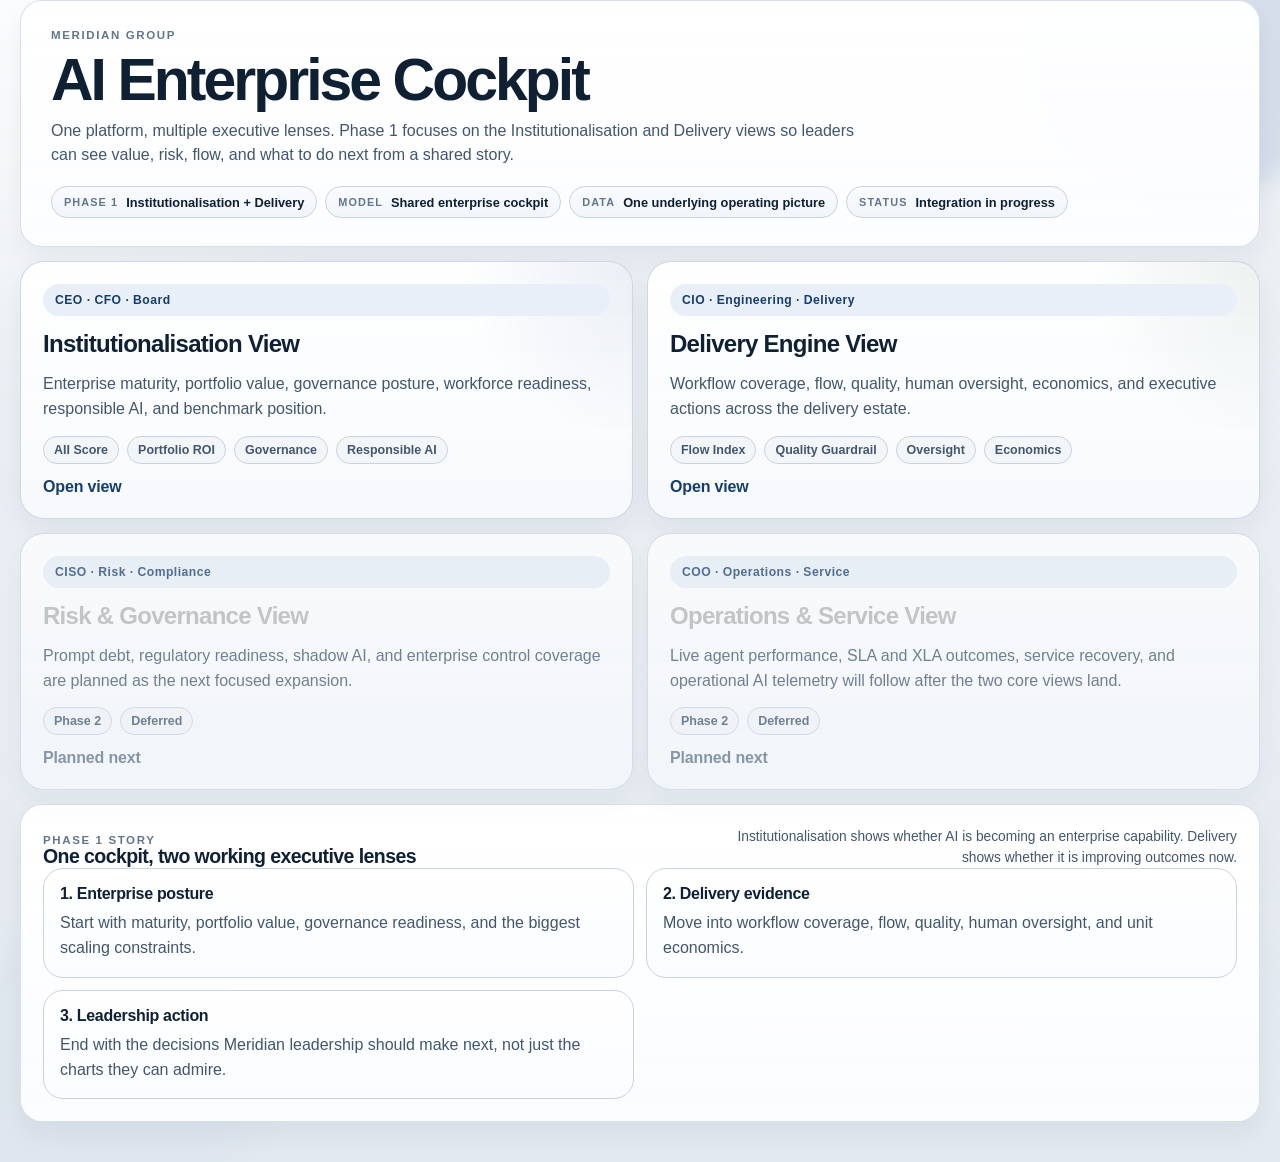
==== commit 17446f39: "Changed on 17th April" ====
--- a/index.html
+++ b/index.html
@@ -9,14 +9,14 @@
   </head>
   <body>
     <div class="skip-links" aria-label="Skip links">
-      <a class="skip-link" href="#institutionMain">Skip to Institutionalisation content</a>
+      <a class="skip-link" href="#institutionalizationContent">Skip to Institutionalisation content</a>
       <a class="skip-link" href="#deliveryMain">Skip to Delivery content</a>
     </div>
     <div class="page-shell">
       <div class="page-shell__glow page-shell__glow--top"></div>
       <div class="page-shell__glow page-shell__glow--bottom"></div>
 
-      <section class="screen-stack landing-screen" id="landingView" aria-labelledby="landingTitle">
+      <section class="screen-stack landing-screen screen-view screen-view--landing" id="landingView" aria-labelledby="landingTitle">
         <header class="landing-hero panel">
           <div class="landing-hero__copy">
             <p class="eyebrow">Meridian Group</p>
@@ -36,7 +36,7 @@
         </header>
 
         <div class="persona-grid" aria-label="Cockpit entry points">
-          <button class="persona-card persona-card--strategy" type="button" data-open-screen="institutionalization">
+          <a class="persona-card persona-card--strategy" href="#institutionalizationView" data-open-screen="institutionalization">
             <span class="persona-card__badge">CEO · CFO · Board</span>
             <h2 class="persona-card__title">Institutionalisation View</h2>
             <p class="persona-card__copy">
@@ -50,9 +50,9 @@
               <span>Responsible AI</span>
             </div>
             <span class="persona-card__cta">Open view</span>
-          </button>
-
-          <button class="persona-card persona-card--delivery" type="button" data-open-screen="delivery">
+          </a>
+
+          <a class="persona-card persona-card--delivery" href="#deliveryView" data-open-screen="delivery">
             <span class="persona-card__badge">CIO · Engineering · Delivery</span>
             <h2 class="persona-card__title">Delivery Engine View</h2>
             <p class="persona-card__copy">
@@ -66,7 +66,7 @@
               <span>Economics</span>
             </div>
             <span class="persona-card__cta">Open view</span>
-          </button>
+          </a>
 
           <button
             class="persona-card persona-card--future"
@@ -135,53 +135,67 @@
         </section>
       </section>
 
-      <section id="institutionalizationView" hidden>
+      <section class="screen-view screen-view--detail" id="institutionalizationView">
         <div class="screen-stack">
           <header class="view-bar panel">
             <div class="view-bar__left">
-              <button class="view-bar__back" type="button" data-back-home>All views</button>
+              <a class="view-bar__back" href="#landingView" data-back-home aria-label="Return to all views">
+                <span class="view-bar__back-icon" aria-hidden="true">&larr;</span>
+                <span class="view-bar__back-copy">
+                  <span class="view-bar__back-label">Navigation</span>
+                  <strong>All views</strong>
+                </span>
+              </a>
               <div>
                 <p class="eyebrow">Executive Role View</p>
                 <h2 class="view-bar__title">Institutionalisation View</h2>
               </div>
             </div>
             <div class="view-bar__right" id="institutionalizationViewMeta">
-              <span class="view-bar__badge">CEO · CFO · Board</span>
-              <span class="view-bar__meta">Enterprise posture</span>
+              <span class="view-bar__meta"><strong class="view-bar__meta-label">Audience</strong><span>CEO · CFO · Board</span></span>
+              <span class="view-bar__meta"><strong class="view-bar__meta-label">Lens</strong><span>Enterprise posture</span></span>
             </div>
           </header>
-          <div id="institutionalizationSavedViewsPanel"></div>
-          <div id="institutionalizationAskPanel"></div>
+          <div class="view-support-stack view-support-stack--dark">
+            <div id="institutionalizationSavedViewsPanel"></div>
+            <div id="institutionalizationAskPanel"></div>
+          </div>
           <div id="institutionalizationContent" tabindex="-1"></div>
         </div>
       </section>
 
-      <section id="deliveryView" hidden>
+      <section class="screen-view screen-view--detail" id="deliveryView">
         <div class="screen-stack">
           <header class="view-bar panel">
             <div class="view-bar__left">
-              <button class="view-bar__back" type="button" data-back-home>All views</button>
+              <a class="view-bar__back" href="#landingView" data-back-home aria-label="Return to all views">
+                <span class="view-bar__back-icon" aria-hidden="true">&larr;</span>
+                <span class="view-bar__back-copy">
+                  <span class="view-bar__back-label">Navigation</span>
+                  <strong>All views</strong>
+                </span>
+              </a>
               <div>
                 <p class="eyebrow">Executive Role View</p>
                 <h2 class="view-bar__title">Delivery Engine View</h2>
               </div>
             </div>
             <div class="view-bar__right" id="deliveryViewMeta">
-              <span class="view-bar__badge">CIO · Engineering · Delivery</span>
-              <span class="view-bar__meta">Operational outcomes</span>
+              <span class="view-bar__meta"><strong class="view-bar__meta-label">Audience</strong><span>CIO · Engineering · Delivery</span></span>
+              <span class="view-bar__meta"><strong class="view-bar__meta-label">Lens</strong><span>Operational outcomes</span></span>
             </div>
           </header>
 
       <main class="dashboard" id="deliveryMain" tabindex="-1" aria-label="Delivery Engine View dashboard">
         <header class="page-header panel">
-          <div class="page-header__copy">
-            <p class="eyebrow">CIO View</p>
-            <h1>Delivery Engine View</h1>
-            <p class="page-header__subtitle">
-              CIO View of AI Delivery — Value, Risk, Flow, and Adoption.
-            </p>
-            <div class="scope-summary" id="scopeSummary" aria-live="polite"></div>
-          </div>
+            <div class="page-header__copy">
+              <p class="eyebrow">CIO View</p>
+              <h1>Delivery Engine View</h1>
+              <p class="page-header__subtitle">
+              Operational view of AI delivery, flow, trust, and realized value.
+              </p>
+              <div class="scope-summary" id="scopeSummary" aria-live="polite"></div>
+            </div>
 
           <form class="filter-bar" aria-label="Dashboard filters">
             <label class="control">
@@ -239,8 +253,12 @@
           <div id="deliverySegmentationBar"></div>
         </header>
 
-        <div id="deliverySavedViewsPanel"></div>
-        <div id="deliveryAskPanel"></div>
+        <div class="view-support-stack">
+          <div id="deliverySavedViewsPanel"></div>
+          <div id="deliveryAskPanel"></div>
+        </div>
+
+        <div id="deliveryQuickNav"></div>
 
         <section class="kpi-grid" id="kpiGrid" aria-label="Executive KPI cards"></section>
 
@@ -439,6 +457,8 @@
       </section>
     </div>
 
+    <div id="jumpReturnChip" aria-live="polite"></div>
+
     <aside class="metric-drawer" id="metricDrawer" hidden>
       <button
         class="metric-drawer__scrim"
--- a/styles.css
+++ b/styles.css
@@ -73,7 +73,7 @@
 
 .skip-link {
   position: absolute;
-  top: -48px;
+  top: 16px;
   left: 16px;
   display: inline-flex;
   align-items: center;
@@ -85,17 +85,23 @@
   text-decoration: none;
   font-weight: 700;
   box-shadow: var(--shadow-md);
-}
-
-.skip-link:focus {
-  top: 16px;
+  opacity: 0;
+  pointer-events: none;
+  transform: translateY(calc(-100% - 24px));
+  transition: transform 160ms ease, opacity 160ms ease;
+}
+
+.skip-link:focus-visible {
+  opacity: 1;
+  pointer-events: auto;
+  transform: translateY(0);
 }
 
 .page-shell {
   position: relative;
   min-height: 100vh;
   padding: 20px;
-  overflow: hidden;
+  overflow-x: hidden;
 }
 
 .screen-stack {
@@ -106,6 +112,115 @@
   display: grid;
   gap: 14px;
   align-items: start;
+}
+
+.screen-view {
+  display: none;
+}
+
+body[data-screen="landing"] #landingView {
+  display: grid;
+}
+
+body[data-screen="institutionalization"] #institutionalizationView,
+body[data-screen="delivery"] #deliveryView {
+  display: block;
+}
+
+body:not([data-screen]):has(#institutionalizationView:target) #landingView,
+body:not([data-screen]):has(#deliveryView:target) #landingView {
+  display: none;
+}
+
+body:not([data-screen]):has(#institutionalizationView:target) #institutionalizationView,
+body:not([data-screen]):has(#deliveryView:target) #deliveryView {
+  display: block;
+}
+
+.view-support-stack {
+  display: grid;
+  grid-template-columns: 1fr;
+  gap: 12px;
+  align-items: start;
+}
+
+.view-support-stack > * {
+  min-width: 0;
+}
+
+.delivery-quicknav {
+  position: sticky;
+  top: 12px;
+  z-index: 18;
+  display: grid;
+  gap: 12px;
+  padding: 16px 20px;
+  border-color: rgba(198, 210, 226, 0.94);
+  background: linear-gradient(180deg, rgba(255, 255, 255, 0.98), rgba(246, 250, 254, 0.96));
+  box-shadow: var(--shadow-sm);
+}
+
+.delivery-quicknav__head {
+  display: flex;
+  justify-content: space-between;
+  align-items: center;
+  gap: 12px;
+}
+
+.delivery-quicknav__head > div {
+  display: grid;
+  gap: 4px;
+}
+
+.delivery-quicknav__note,
+.institution-subnav__note {
+  color: var(--text-muted);
+  font-size: 0.82rem;
+  line-height: 1.45;
+}
+
+.delivery-quicknav__links {
+  display: flex;
+  gap: 9px;
+  overflow-x: auto;
+  padding-bottom: 2px;
+}
+
+.delivery-quicknav__link {
+  display: inline-flex;
+  align-items: center;
+  min-height: 36px;
+  padding: 0 14px;
+  border-radius: 999px;
+  border: 1px solid rgba(160, 181, 205, 0.72);
+  background: linear-gradient(180deg, rgba(250, 252, 254, 0.98), rgba(243, 247, 251, 0.96));
+  color: var(--text);
+  text-decoration: none;
+  white-space: nowrap;
+  font-size: 0.8rem;
+  font-weight: 700;
+  letter-spacing: 0.01em;
+  transition:
+    transform 160ms ease,
+    border-color 160ms ease,
+    box-shadow 160ms ease,
+    background 160ms ease,
+    color 160ms ease;
+}
+
+.delivery-quicknav__link:hover,
+.delivery-quicknav__link:focus-visible {
+  transform: translateY(-1px);
+  border-color: rgba(77, 125, 194, 0.4);
+  box-shadow: 0 10px 24px rgba(21, 48, 86, 0.08);
+  background: rgba(255, 255, 255, 0.98);
+}
+
+.delivery-quicknav__link.is-active {
+  border-color: rgba(77, 125, 194, 0.42);
+  background: linear-gradient(180deg, rgba(225, 237, 250, 0.98), rgba(241, 247, 253, 0.96));
+  color: var(--accent-strong);
+  box-shadow: 0 10px 24px rgba(21, 48, 86, 0.08);
 }
 
 .page-shell__glow {
@@ -129,6 +244,81 @@
   width: 320px;
   height: 320px;
   background: rgba(222, 230, 239, 0.78);
+}
+
+#jumpReturnChip[hidden] {
+  display: none;
+}
+
+.jump-return-chip {
+  position: fixed;
+  left: 20px;
+  bottom: max(20px, env(safe-area-inset-bottom));
+  z-index: 60;
+  display: inline-flex;
+  align-items: center;
+  gap: 10px;
+  min-height: 56px;
+  padding: 8px 16px 8px 10px;
+  border-radius: 18px;
+  border: 1px solid rgba(78, 120, 171, 0.24);
+  background:
+    radial-gradient(circle at top right, rgba(120, 157, 207, 0.12), transparent 42%),
+    linear-gradient(180deg, rgba(246, 249, 253, 0.98), rgba(228, 236, 245, 0.96));
+  color: var(--accent-strong);
+  text-decoration: none;
+  box-shadow:
+    0 14px 26px rgba(21, 48, 86, 0.14),
+    inset 0 1px 0 rgba(255, 255, 255, 0.82);
+  transition:
+    transform 160ms ease,
+    border-color 160ms ease,
+    background 160ms ease,
+    box-shadow 160ms ease;
+}
+
+.jump-return-chip:hover,
+.jump-return-chip:focus-visible {
+  transform: translateY(-1px);
+  border-color: rgba(78, 120, 171, 0.4);
+  background:
+    radial-gradient(circle at top right, rgba(120, 157, 207, 0.18), transparent 42%),
+    linear-gradient(180deg, rgba(243, 248, 253, 1), rgba(221, 232, 244, 0.98));
+  box-shadow:
+    0 18px 30px rgba(21, 48, 86, 0.16),
+    inset 0 1px 0 rgba(255, 255, 255, 0.86);
+}
+
+.jump-return-chip__icon {
+  display: inline-grid;
+  place-items: center;
+  width: 36px;
+  height: 36px;
+  border-radius: 12px;
+  background: rgba(23, 61, 108, 0.08);
+  color: var(--accent-strong);
+  font-size: 1.12rem;
+  line-height: 1;
+}
+
+.jump-return-chip__copy {
+  display: grid;
+  gap: 1px;
+}
+
+.jump-return-chip__label {
+  color: var(--text-soft);
+  font-size: 0.66rem;
+  font-weight: 800;
+  letter-spacing: 0.12em;
+  text-transform: uppercase;
+}
+
+.jump-return-chip__copy strong {
+  color: var(--accent-strong);
+  font-size: 0.98rem;
+  line-height: 1.06;
+  letter-spacing: -0.02em;
 }
 
 .dashboard {
@@ -200,6 +390,11 @@
   transition: transform 160ms ease, box-shadow 160ms ease, border-color 160ms ease;
 }
 
+a.persona-card {
+  color: inherit;
+  text-decoration: none;
+}
+
 .persona-card:enabled:hover,
 .persona-card:enabled:focus-visible {
   transform: translateY(-2px);
@@ -226,33 +421,43 @@
 }
 
 .persona-card__badge,
-.view-bar__badge,
 .view-bar__meta {
   display: inline-flex;
   align-items: center;
-  min-height: 30px;
-  padding: 0 10px;
+  gap: 8px;
+  min-height: 32px;
+  padding: 0 12px;
   border-radius: 999px;
   font-size: 0.76rem;
   font-weight: 700;
   letter-spacing: 0.04em;
 }
 
-.persona-card__badge,
-.view-bar__badge {
+.persona-card__badge {
   background: var(--accent-soft);
   color: var(--accent-strong);
 }
 
 .view-bar__meta {
-  background: var(--surface-muted);
-  color: var(--text-muted);
-}
-
-.view-bar__meta--access {
-  border: 1px solid rgba(78, 120, 171, 0.22);
-  background: rgba(221, 233, 247, 0.9);
-  color: #264c78;
+  border: 1px solid rgba(201, 211, 223, 0.96);
+  background: linear-gradient(180deg, rgba(249, 251, 254, 0.98), rgba(240, 245, 250, 0.96));
+  color: var(--text);
+}
+
+.view-bar__meta-label,
+.scope-chip strong {
+  color: var(--text-soft);
+  font-size: 0.68rem;
+  font-weight: 800;
+  letter-spacing: 0.1em;
+  text-transform: uppercase;
+}
+
+.view-bar__meta span,
+.scope-chip span {
+  color: var(--text);
+  font-size: 0.8rem;
+  font-weight: 700;
 }
 
 .persona-card__title {
@@ -325,8 +530,8 @@
   display: flex;
   align-items: center;
   justify-content: space-between;
-  gap: 16px;
-  padding: 14px 18px;
+  gap: 18px;
+  padding: 16px 20px;
 }
 
 .view-bar__left,
@@ -350,35 +555,111 @@
 
 .view-bar__back {
   appearance: none;
-  border: 1px solid var(--line);
-  min-height: 40px;
-  padding: 0 14px;
+  display: inline-flex;
+  align-items: center;
+  gap: 10px;
+  min-height: 56px;
+  padding: 8px 16px 8px 10px;
+  border: 1px solid rgba(78, 120, 171, 0.26);
+  border-radius: 18px;
+  background:
+    radial-gradient(circle at top right, rgba(120, 157, 207, 0.14), transparent 38%),
+    linear-gradient(180deg, rgba(242, 247, 252, 0.98), rgba(224, 235, 247, 0.94));
+  color: var(--accent-strong);
+  text-decoration: none;
+  font-weight: 700;
+  box-shadow:
+    0 10px 22px rgba(21, 48, 86, 0.08),
+    inset 0 1px 0 rgba(255, 255, 255, 0.75);
+  transition:
+    background 160ms ease,
+    box-shadow 160ms ease,
+    border-color 160ms ease,
+    transform 160ms ease;
+}
+
+.view-bar__back-icon {
+  display: inline-grid;
+  place-items: center;
+  width: 36px;
+  height: 36px;
   border-radius: 12px;
-  background: var(--surface-soft);
-  color: var(--text);
-  font-weight: 700;
-  cursor: pointer;
-  transition: background 160ms ease, box-shadow 160ms ease, border-color 160ms ease;
+  background: rgba(23, 61, 108, 0.08);
+  color: var(--accent-strong);
+  font-size: 1.2rem;
+  line-height: 1;
+  box-shadow: inset 0 1px 0 rgba(255, 255, 255, 0.65);
+}
+
+.view-bar__back-copy {
+  display: grid;
+  gap: 1px;
+  min-width: 0;
+}
+
+.view-bar__back-label {
+  color: var(--text-soft);
+  font-size: 0.66rem;
+  font-weight: 800;
+  letter-spacing: 0.12em;
+  text-transform: uppercase;
+}
+
+.view-bar__back-copy strong {
+  color: var(--accent-strong);
+  font-size: 1.02rem;
+  line-height: 1.05;
+  letter-spacing: -0.02em;
 }
 
 .view-bar__back:hover,
 .view-bar__back:focus-visible {
-  background: #ffffff;
-  border-color: var(--accent-border);
-  box-shadow: var(--shadow-sm);
+  transform: translateY(-1px);
+  background:
+    radial-gradient(circle at top right, rgba(120, 157, 207, 0.18), transparent 38%),
+    linear-gradient(180deg, rgba(236, 244, 252, 1), rgba(214, 229, 245, 0.96));
+  border-color: rgba(78, 120, 171, 0.42);
+  box-shadow:
+    0 14px 26px rgba(21, 48, 86, 0.12),
+    inset 0 1px 0 rgba(255, 255, 255, 0.78);
   outline: none;
 }
 
+.view-bar__back:hover .view-bar__back-icon,
+.view-bar__back:focus-visible .view-bar__back-icon {
+  background: rgba(23, 61, 108, 0.12);
+}
+
 .ask-layer {
+  position: relative;
   display: grid;
   gap: 16px;
-  padding: 18px;
+  min-height: 100%;
+  padding: 18px 20px 20px;
+  overflow: hidden;
 }
 
 .saved-view-panel {
+  position: relative;
   display: grid;
   gap: 16px;
-  padding: 18px;
+  min-height: 100%;
+  padding: 18px 20px 20px;
+  overflow: hidden;
+}
+
+.ask-layer::before,
+.saved-view-panel::before {
+  content: "";
+  position: absolute;
+  inset: 0 0 auto 0;
+  height: 3px;
+  background: linear-gradient(90deg, rgba(78, 120, 171, 0.72), rgba(129, 164, 212, 0.24));
+}
+
+.ask-layer--dark::before,
+.saved-view-panel--dark::before {
+  background: linear-gradient(90deg, rgba(122, 160, 211, 0.78), rgba(122, 160, 211, 0.14));
 }
 
 .saved-view-panel--dark {
@@ -390,23 +671,27 @@
 }
 
 .saved-view-panel__head {
-  display: flex;
+  display: grid;
+  grid-template-columns: minmax(0, 1fr) auto;
   align-items: start;
-  justify-content: space-between;
-  gap: 16px;
-}
-
-.saved-view-panel__head h3 {
-  margin: 6px 0 0;
-  font-size: 1.12rem;
+  gap: 12px 20px;
+}
+
+.saved-view-panel__head h3,
+.ask-layer__head h3 {
+  margin: 4px 0 0;
+  font-size: 1.04rem;
   letter-spacing: -0.03em;
-}
-
-.saved-view-panel__note {
+  line-height: 1.12;
+}
+
+.saved-view-panel__note,
+.ask-layer__note {
   margin: 0;
-  max-width: 580px;
+  max-width: 400px;
   color: var(--text-muted);
-  line-height: 1.6;
+  font-size: 0.9rem;
+  line-height: 1.52;
 }
 
 .saved-view-panel--dark .saved-view-panel__head h3,
@@ -418,14 +703,14 @@
 .saved-view-grid {
   display: grid;
   grid-template-columns: repeat(3, minmax(0, 1fr));
-  gap: 12px;
+  gap: 10px;
 }
 
 .saved-view-card {
   appearance: none;
   display: grid;
   gap: 12px;
-  padding: 16px;
+  padding: 15px 16px;
   border: 1px solid var(--line);
   border-radius: 18px;
   background: linear-gradient(180deg, rgba(255, 255, 255, 0.98), rgba(246, 249, 252, 0.95));
@@ -465,7 +750,7 @@
   display: flex;
   align-items: start;
   justify-content: space-between;
-  gap: 12px;
+  gap: 10px;
 }
 
 .saved-view-card__role {
@@ -476,7 +761,7 @@
   border-radius: 999px;
   background: var(--surface-muted);
   color: var(--text-muted);
-  font-size: 0.74rem;
+  font-size: 0.72rem;
   font-weight: 800;
   letter-spacing: 0.04em;
 }
@@ -487,14 +772,16 @@
 }
 
 .saved-view-card__title {
-  font-size: 1rem;
+  font-size: 0.98rem;
+  line-height: 1.2;
   letter-spacing: -0.02em;
 }
 
 .saved-view-card__note {
   margin: 0;
   color: var(--text-muted);
-  line-height: 1.56;
+  font-size: 0.89rem;
+  line-height: 1.45;
 }
 
 .saved-view-card__chips {
@@ -506,13 +793,13 @@
 .saved-view-card__chips span {
   display: inline-flex;
   align-items: center;
-  min-height: 28px;
+  min-height: 26px;
   padding: 0 10px;
   border-radius: 999px;
   border: 1px solid var(--line);
   background: rgba(255, 255, 255, 0.76);
   color: var(--text-soft);
-  font-size: 0.76rem;
+  font-size: 0.74rem;
   font-weight: 700;
 }
 
@@ -531,28 +818,16 @@
 }
 
 .ask-layer__head {
-  display: flex;
+  display: grid;
+  grid-template-columns: minmax(0, 1fr) auto;
   align-items: start;
-  justify-content: space-between;
-  gap: 16px;
-}
-
-.ask-layer__head h3 {
-  margin: 6px 0 0;
-  font-size: 1.2rem;
-  letter-spacing: -0.03em;
-}
-
-.ask-layer__note {
-  margin: 0;
-  max-width: 620px;
-  color: var(--text-muted);
-  line-height: 1.6;
+  gap: 12px 20px;
 }
 
 .ask-layer--dark .ask-layer__head h3,
 .ask-layer--dark .ask-layer__note,
 .ask-layer--dark .ask-layer__hint,
+.ask-layer--dark .ask-answer__head h4,
 .ask-layer--dark .ask-answer__summary,
 .ask-layer--dark .ask-answer__support-item p,
 .ask-layer--dark .ask-answer__grounding {
@@ -561,24 +836,24 @@
 
 .ask-layer__toolbar {
   display: grid;
-  gap: 12px;
+  gap: 10px;
 }
 
 .ask-layer__prompts {
   display: flex;
   flex-wrap: wrap;
-  gap: 10px;
+  gap: 8px;
 }
 
 .ask-layer__prompt {
   appearance: none;
   border: 1px solid var(--line);
-  min-height: 38px;
-  padding: 0 14px;
+  min-height: 36px;
+  padding: 0 13px;
   border-radius: 999px;
-  background: #ffffff;
+  background: linear-gradient(180deg, rgba(255, 255, 255, 0.98), rgba(246, 249, 252, 0.96));
   color: var(--text);
-  font-size: 0.86rem;
+  font-size: 0.8rem;
   font-weight: 700;
   cursor: pointer;
   transition: transform 160ms ease, background 160ms ease, border-color 160ms ease, box-shadow 160ms ease;
@@ -612,7 +887,7 @@
 
 .ask-layer__hint {
   color: var(--text-soft);
-  font-size: 0.83rem;
+  font-size: 0.78rem;
   line-height: 1.5;
 }
 
@@ -632,9 +907,9 @@
 
 .ask-answer {
   display: grid;
-  gap: 14px;
-  padding: 18px;
-  border-radius: 20px;
+  gap: 12px;
+  padding: 16px;
+  border-radius: 18px;
   border: 1px solid var(--line);
   background: linear-gradient(180deg, rgba(255, 255, 255, 0.98), rgba(247, 250, 253, 0.96));
   box-shadow: var(--shadow-sm);
@@ -665,8 +940,8 @@
 }
 
 .ask-answer__head h4 {
-  margin: 6px 0 0;
-  font-size: 1.15rem;
+  margin: 4px 0 0;
+  font-size: 1.05rem;
   letter-spacing: -0.03em;
 }
 
@@ -677,7 +952,7 @@
 }
 
 .ask-answer__summary {
-  font-size: 1.02rem;
+  font-size: 0.98rem;
 }
 
 .ask-answer__meta,
@@ -694,8 +969,8 @@
 }
 
 .ask-answer__support-item {
-  padding: 14px;
-  border-radius: 16px;
+  padding: 13px;
+  border-radius: 15px;
   border: 1px solid var(--line);
   background: rgba(255, 255, 255, 0.78);
 }
@@ -719,6 +994,18 @@
   color: #c6d2df;
 }
 
+.ask-answer--dark .detail-link {
+  border-color: rgba(137, 168, 209, 0.24);
+  background: rgba(255, 255, 255, 0.08);
+  color: #eef5fc;
+}
+
+.ask-answer--dark .detail-link:hover,
+.ask-answer--dark .detail-link:focus-visible {
+  background: rgba(255, 255, 255, 0.14);
+  border-color: rgba(137, 168, 209, 0.36);
+}
+
 .ask-answer__support-item p {
   margin: 0;
   color: var(--text);
@@ -727,7 +1014,7 @@
 
 #institutionalizationContent {
   display: grid;
-  gap: 14px;
+  gap: 12px;
 }
 
 .institution-header,
@@ -736,13 +1023,13 @@
   gap: 18px;
   padding: 24px;
   overflow: hidden;
-  border-radius: 22px;
+  border-radius: 20px;
   border: 1px solid rgba(101, 127, 165, 0.34);
   background:
     radial-gradient(circle at top right, rgba(78, 117, 168, 0.24), transparent 30%),
     radial-gradient(circle at bottom left, rgba(32, 66, 110, 0.16), transparent 26%),
     linear-gradient(180deg, #172434 0%, #203246 100%);
-  box-shadow: 0 20px 48px rgba(11, 24, 39, 0.24);
+  box-shadow: 0 16px 34px rgba(11, 24, 39, 0.2);
 }
 
 .institution-header .eyebrow {
@@ -762,7 +1049,7 @@
 
 .institution-header__content {
   display: grid;
-  gap: 12px;
+  gap: 10px;
 }
 
 .institution-kpi-grid {
@@ -800,11 +1087,13 @@
 
 .institution-header__subtitle {
   color: #dde5ef;
+  max-width: 68ch;
+  font-size: 0.98rem;
 }
 
 .institution-header__filters {
   display: grid;
-  gap: 10px;
+  gap: 8px;
   margin-top: 2px;
 }
 
@@ -812,6 +1101,10 @@
   background: rgba(255, 255, 255, 0.08);
   border-color: rgba(149, 167, 190, 0.28);
   color: #dde5ef;
+}
+
+.institution-header__summary {
+  gap: 6px;
 }
 
 .institution-header__summary .scope-chip strong {
@@ -914,13 +1207,13 @@
 .institution-strip.panel {
   position: relative;
   overflow: hidden;
-  border-radius: 22px;
+  border-radius: 20px;
   border: 1px solid rgba(115, 139, 172, 0.34);
   background:
     radial-gradient(circle at 16% 18%, rgba(84, 122, 173, 0.18), transparent 26%),
     radial-gradient(circle at top right, rgba(54, 90, 136, 0.18), transparent 28%),
     linear-gradient(120deg, #152334 0%, #1d3047 48%, #26435f 100%);
-  box-shadow: 0 22px 44px rgba(11, 24, 39, 0.22);
+  box-shadow: 0 16px 34px rgba(11, 24, 39, 0.2);
 }
 
 .institution-strip::before,
@@ -954,8 +1247,8 @@
   z-index: 1;
   display: grid;
   grid-template-columns: minmax(0, 1.12fr) minmax(290px, 0.88fr);
-  gap: 18px;
-  padding: 22px 22px 0;
+  gap: 16px;
+  padding: 20px 20px 0;
   align-items: stretch;
 }
 
@@ -983,18 +1276,18 @@
   margin: 0;
   max-width: 58ch;
   color: #dbe4ef;
-  font-size: 1rem;
-  line-height: 1.72;
+  font-size: 0.98rem;
+  line-height: 1.66;
 }
 
 .institution-strip__stance {
   display: grid;
   gap: 8px;
-  padding: 18px 20px;
-  border-radius: 24px;
+  padding: 16px 18px;
+  border-radius: 22px;
   border: 1px solid rgba(149, 167, 190, 0.24);
   background: linear-gradient(180deg, rgba(255, 255, 255, 0.09), rgba(255, 255, 255, 0.04));
-  box-shadow: inset 0 1px 0 rgba(255, 255, 255, 0.05);
+  box-shadow: inset 0 1px 0 rgba(255, 255, 255, 0.04);
 }
 
 .institution-strip__stance-label {
@@ -1025,11 +1318,11 @@
 }
 
 .strip-insight {
-  padding: 14px 16px;
-  border-radius: 18px;
+  padding: 13px 15px;
+  border-radius: 16px;
   border: 1px solid rgba(149, 167, 190, 0.2);
   background: rgba(255, 255, 255, 0.06);
-  backdrop-filter: blur(8px);
+  backdrop-filter: blur(6px);
 }
 
 .strip-insight--good {
@@ -1065,12 +1358,12 @@
   display: grid;
   gap: 14px;
   align-content: start;
-  padding: 22px;
-  border-radius: 28px;
+  padding: 20px;
+  border-radius: 24px;
   border: 1px solid rgba(149, 167, 190, 0.26);
   background: linear-gradient(180deg, rgba(255, 255, 255, 0.1), rgba(255, 255, 255, 0.04));
   box-shadow:
-    0 18px 34px rgba(6, 16, 30, 0.22),
+    0 14px 26px rgba(6, 16, 30, 0.18),
     inset 0 1px 0 rgba(255, 255, 255, 0.05);
 }
 
@@ -1151,7 +1444,7 @@
 .institution-strip .institution-panel__body {
   position: relative;
   z-index: 1;
-  padding-top: 18px;
+  padding-top: 16px;
 }
 
 .institution-strip .institution-kpi-grid {
@@ -1159,14 +1452,14 @@
 }
 
 .institution-strip .institution-kpi-card {
-  min-height: 142px;
+  min-height: 132px;
   display: grid;
   align-content: start;
-  padding: 18px;
+  padding: 16px;
   border-color: rgba(132, 153, 180, 0.34);
   background: linear-gradient(180deg, rgba(31, 45, 62, 0.96), rgba(24, 37, 53, 0.98));
   box-shadow:
-    0 14px 26px rgba(11, 24, 39, 0.18),
+    0 10px 20px rgba(11, 24, 39, 0.16),
     inset 0 1px 0 rgba(255, 255, 255, 0.04);
 }
 
@@ -1209,11 +1502,13 @@
   z-index: 20;
   display: grid;
   gap: 12px;
-  padding: 16px 22px;
+  padding: 16px 20px;
   border-color: rgba(198, 210, 226, 0.94);
   background:
     linear-gradient(180deg, rgba(255, 255, 255, 0.92), rgba(248, 251, 255, 0.9));
-  backdrop-filter: blur(18px);
+  backdrop-filter: blur(14px);
+  -webkit-backdrop-filter: blur(14px);
+  box-shadow: 0 10px 20px rgba(18, 42, 77, 0.08);
 }
 
 .institution-subnav__head {
@@ -1223,10 +1518,9 @@
   gap: 12px;
 }
 
-.institution-subnav__note {
-  color: var(--text-muted);
-  font-size: 0.84rem;
-  line-height: 1.4;
+.institution-subnav__head > div {
+  display: grid;
+  gap: 4px;
 }
 
 .institution-subnav__links {
@@ -1241,10 +1535,10 @@
   align-items: center;
   gap: 10px;
   min-height: 40px;
-  padding: 0 14px;
+  padding: 0 15px;
   border-radius: 999px;
   border: 1px solid var(--line);
-  background: rgba(255, 255, 255, 0.84);
+  background: linear-gradient(180deg, rgba(255, 255, 255, 0.94), rgba(244, 248, 252, 0.9));
   color: var(--text);
   text-decoration: none;
   white-space: nowrap;
@@ -1278,8 +1572,159 @@
   transform: translateY(-1px);
 }
 
+.institution-subnav__link.is-active {
+  border-color: rgba(77, 125, 194, 0.42);
+  background: linear-gradient(180deg, rgba(225, 237, 250, 0.98), rgba(241, 247, 253, 0.96));
+  box-shadow: 0 10px 24px rgba(21, 48, 86, 0.08);
+}
+
+.institution-subnav__link.is-active span {
+  background: rgba(18, 51, 96, 0.14);
+  color: var(--accent-strong);
+}
+
 .institution-section {
+  --section-accent: #4d7dc2;
+  --section-accent-deep: #20466f;
+  --section-accent-soft: rgba(77, 125, 194, 0.12);
+  --section-panel-glow: rgba(77, 125, 194, 0.08);
+  --section-surface-top: rgba(255, 255, 255, 0.985);
+  --section-surface-bottom: rgba(250, 252, 255, 0.96);
   scroll-margin-top: 110px;
+}
+
+.institution-section.panel,
+.board-readout.panel,
+.institution-footer.panel {
+  box-shadow: 0 12px 24px rgba(18, 42, 77, 0.08);
+}
+
+.institution-section.panel {
+  background:
+    radial-gradient(circle at top right, var(--section-panel-glow), transparent 36%),
+    linear-gradient(180deg, var(--section-surface-top), var(--section-surface-bottom));
+}
+
+.institution-section .section-head {
+  position: relative;
+  padding-bottom: 12px;
+}
+
+.institution-section .section-head::after {
+  content: "";
+  position: absolute;
+  left: 72px;
+  bottom: -2px;
+  width: 118px;
+  height: 3px;
+  border-radius: 999px;
+  background: linear-gradient(90deg, var(--section-accent), transparent);
+}
+
+.institution-section .section-index {
+  background: linear-gradient(180deg, var(--section-accent-deep) 0%, var(--section-accent) 100%);
+  box-shadow: 0 10px 20px var(--section-accent-soft);
+}
+
+.institution-section .section-head .eyebrow {
+  color: var(--section-accent-deep);
+}
+
+.institution-section--board {
+  --section-accent: #4477aa;
+  --section-accent-deep: #254c72;
+  --section-accent-soft: rgba(68, 119, 170, 0.16);
+  --section-panel-glow: rgba(68, 119, 170, 0.08);
+  --section-surface-bottom: rgba(247, 251, 255, 0.97);
+}
+
+.institution-section--index {
+  --section-accent: #5c7897;
+  --section-accent-deep: #35516f;
+  --section-accent-soft: rgba(92, 120, 151, 0.14);
+  --section-panel-glow: rgba(92, 120, 151, 0.08);
+  --section-surface-bottom: rgba(248, 251, 254, 0.97);
+}
+
+.institution-section--bridge {
+  --section-accent: #587097;
+  --section-accent-deep: #324862;
+  --section-accent-soft: rgba(88, 112, 151, 0.14);
+  --section-panel-glow: rgba(88, 112, 151, 0.08);
+  --section-surface-bottom: rgba(247, 250, 254, 0.97);
+}
+
+.institution-section--value {
+  --section-accent: #2f7a70;
+  --section-accent-deep: #1d5b53;
+  --section-accent-soft: rgba(47, 122, 112, 0.16);
+  --section-panel-glow: rgba(47, 122, 112, 0.08);
+  --section-surface-bottom: rgba(246, 251, 250, 0.97);
+}
+
+.institution-section--workforce {
+  --section-accent: #3f7f8d;
+  --section-accent-deep: #245561;
+  --section-accent-soft: rgba(63, 127, 141, 0.14);
+  --section-panel-glow: rgba(63, 127, 141, 0.08);
+  --section-surface-bottom: rgba(246, 250, 252, 0.97);
+}
+
+.institution-section--governance {
+  --section-accent: #586a97;
+  --section-accent-deep: #37456d;
+  --section-accent-soft: rgba(88, 106, 151, 0.14);
+  --section-panel-glow: rgba(88, 106, 151, 0.08);
+  --section-surface-bottom: rgba(247, 249, 254, 0.97);
+}
+
+.institution-section--debt {
+  --section-accent: #b27a32;
+  --section-accent-deep: #7b531d;
+  --section-accent-soft: rgba(178, 122, 50, 0.14);
+  --section-panel-glow: rgba(178, 122, 50, 0.08);
+  --section-surface-bottom: rgba(252, 248, 242, 0.97);
+}
+
+.institution-section--trust {
+  --section-accent: #31705f;
+  --section-accent-deep: #1f5347;
+  --section-accent-soft: rgba(49, 112, 95, 0.15);
+  --section-panel-glow: rgba(49, 112, 95, 0.08);
+  --section-surface-bottom: rgba(246, 251, 249, 0.97);
+}
+
+.institution-section--benchmarking {
+  --section-accent: #4f78a6;
+  --section-accent-deep: #2d5077;
+  --section-accent-soft: rgba(79, 120, 166, 0.14);
+  --section-panel-glow: rgba(79, 120, 166, 0.08);
+  --section-surface-bottom: rgba(247, 250, 255, 0.97);
+}
+
+.institution-section--priorities {
+  --section-accent: #a06e3a;
+  --section-accent-deep: #6f4923;
+  --section-accent-soft: rgba(160, 110, 58, 0.14);
+  --section-panel-glow: rgba(160, 110, 58, 0.08);
+  --section-surface-top: rgba(255, 252, 247, 0.985);
+  --section-surface-bottom: rgba(252, 248, 242, 0.97);
+}
+
+#institutionalizationAskPanel {
+  scroll-margin-top: 110px;
+}
+
+#deliveryAskPanel,
+#delivery-swimlanes,
+#delivery-oversight,
+#delivery-adoption,
+#delivery-productivity,
+#delivery-economics,
+#delivery-governance,
+#delivery-actions,
+#delivery-trust {
+  scroll-margin-top: 108px;
 }
 
 .institution-section:target {
@@ -1291,23 +1736,23 @@
 
 .institution-layout {
   display: grid;
-  grid-template-columns: repeat(12, minmax(0, 1fr));
-  gap: 14px;
+  grid-template-columns: 1fr;
+  gap: 12px;
 }
 
 .institution-column {
   min-width: 0;
   display: grid;
-  gap: 14px;
+  gap: 12px;
   align-content: start;
 }
 
 .institution-column--primary {
-  grid-column: 1 / span 7;
+  grid-column: 1 / -1;
 }
 
 .institution-column--secondary {
-  grid-column: 8 / span 5;
+  grid-column: 1 / -1;
 }
 
 .institution-panel--full {
@@ -1315,7 +1760,7 @@
 }
 
 .institution-panel__body {
-  padding: 16px 22px 22px;
+  padding: 16px 22px 20px;
 }
 
 .institution-dimension-grid,
@@ -1323,6 +1768,12 @@
   display: grid;
   grid-template-columns: minmax(0, 1.25fr) minmax(280px, 0.75fr);
   gap: 14px;
+}
+
+.benchmark-story-grid {
+  display: grid;
+  grid-template-columns: repeat(2, minmax(0, 1fr));
+  gap: 10px;
 }
 
 .dimension-list,
@@ -1385,8 +1836,10 @@
 .risk-item,
 .benchmark-card,
 .mini-stat {
-  padding: 14px;
-  border-radius: var(--radius-md);
+  display: grid;
+  align-content: start;
+  padding: 13px;
+  border-radius: 16px;
   border: 1px solid var(--line);
   background: var(--surface-soft);
 }
@@ -1412,7 +1865,7 @@
 
 .benchmark-provenance-card {
   display: grid;
-  gap: 14px;
+  gap: 12px;
 }
 
 .benchmark-provenance-card__head {
@@ -1457,11 +1910,11 @@
 
 .benchmark-driver-list {
   display: grid;
-  gap: 10px;
+  gap: 8px;
 }
 
 .benchmark-driver p {
-  margin-top: 8px;
+  margin-top: 6px;
 }
 
 .benchmark-provenance-card__note {
@@ -1470,8 +1923,118 @@
   line-height: 1.55;
 }
 
+.benchmark-insight-card {
+  gap: 10px;
+}
+
+.benchmark-insight-card__head {
+  display: flex;
+  justify-content: space-between;
+  align-items: start;
+  gap: 10px;
+}
+
+.benchmark-insight-card__summary {
+  margin: 0;
+  color: var(--text);
+  font-weight: 600;
+  line-height: 1.45;
+}
+
+.benchmark-bullet-list {
+  display: grid;
+  gap: 8px;
+  margin: 0;
+  padding: 0;
+  list-style: none;
+}
+
+.benchmark-bullet {
+  display: grid;
+  gap: 4px;
+  padding: 10px 12px;
+  border-radius: 14px;
+  border: 1px solid var(--line);
+  background: rgba(255, 255, 255, 0.82);
+}
+
+.benchmark-bullet__head {
+  display: flex;
+  justify-content: space-between;
+  align-items: start;
+  gap: 8px;
+}
+
+.benchmark-bullet__head strong {
+  letter-spacing: -0.02em;
+}
+
+.benchmark-bullet__detail {
+  color: var(--text-muted);
+  line-height: 1.45;
+}
+
+.benchmark-insight-card__note,
+.benchmark-section-note {
+  margin: 0;
+  color: var(--text-muted);
+  line-height: 1.52;
+}
+
+.benchmark-bar-grid--inline {
+  grid-template-columns: repeat(3, minmax(0, 1fr));
+  gap: 10px;
+}
+
+.institution-section--value .value-story-card {
+  border-color: rgba(47, 122, 112, 0.2);
+  background: linear-gradient(180deg, rgba(245, 251, 249, 0.98), rgba(236, 246, 243, 0.94));
+}
+
+.institution-section--value .finance-card--support {
+  border-color: rgba(47, 122, 112, 0.14);
+}
+
+.institution-section--workforce .workforce-validation-callout {
+  border-color: rgba(63, 127, 141, 0.22);
+  background: linear-gradient(180deg, rgba(244, 249, 251, 0.98), rgba(235, 244, 247, 0.94));
+}
+
+.institution-section--governance .risk-item {
+  border-color: rgba(88, 106, 151, 0.18);
+  background: linear-gradient(180deg, rgba(248, 250, 255, 0.98), rgba(242, 246, 252, 0.94));
+}
+
+.institution-section--debt .summary-row--inline {
+  border-top-color: rgba(178, 122, 50, 0.2);
+}
+
+.institution-section--trust .pillar-card {
+  border-color: rgba(49, 112, 95, 0.18);
+  background: linear-gradient(180deg, rgba(249, 252, 251, 0.98), rgba(241, 247, 244, 0.94));
+}
+
+.institution-section--benchmarking .benchmark-card {
+  border-color: rgba(79, 120, 166, 0.16);
+  background: linear-gradient(180deg, rgba(249, 251, 255, 0.99), rgba(242, 247, 252, 0.95));
+}
+
+.institution-section--benchmarking .benchmark-bar-card {
+  border-color: rgba(79, 120, 166, 0.16);
+  background:
+    radial-gradient(circle at top right, rgba(79, 120, 166, 0.08), transparent 34%),
+    linear-gradient(180deg, rgba(255, 255, 255, 0.99), rgba(246, 249, 253, 0.96));
+}
+
+.institution-section--priorities .decision-card {
+  border-color: rgba(160, 110, 58, 0.18);
+  background:
+    radial-gradient(circle at top right, rgba(160, 110, 58, 0.08), transparent 30%),
+    linear-gradient(180deg, rgba(255, 253, 249, 0.99), rgba(250, 246, 240, 0.96));
+}
+
 .workforce-validation-callout {
-  padding: 14px 16px;
+  padding: 13px 15px;
   border-radius: 18px;
   border: 1px solid rgba(63, 103, 158, 0.18);
   background: linear-gradient(180deg, rgba(246, 249, 252, 0.96), rgba(237, 244, 250, 0.92));
@@ -1507,6 +2070,70 @@
   font-weight: 700;
 }
 
+.workforce-baseline-strip {
+  display: grid;
+  grid-template-columns: minmax(0, 1fr) auto;
+  gap: 16px;
+  align-items: start;
+  padding: 14px 16px;
+  border-radius: 18px;
+  border: 1px solid rgba(170, 121, 39, 0.18);
+  background: linear-gradient(180deg, rgba(253, 251, 246, 0.98), rgba(250, 246, 238, 0.95));
+  box-shadow: 0 10px 18px rgba(17, 48, 77, 0.05);
+}
+
+.workforce-baseline-strip__content {
+  display: block;
+}
+
+.workforce-baseline-strip__eyebrow {
+  display: block;
+  color: var(--text-soft);
+  font-size: 0.72rem;
+  font-weight: 800;
+  letter-spacing: 0.12em;
+  text-transform: uppercase;
+}
+
+.workforce-baseline-strip__title {
+  display: block;
+  margin-top: 6px;
+  letter-spacing: -0.02em;
+}
+
+.workforce-baseline-strip__value {
+  align-self: start;
+  font-size: 1.18rem;
+  letter-spacing: -0.04em;
+  white-space: nowrap;
+}
+
+.workforce-baseline-strip p {
+  margin: 6px 0 0;
+  color: var(--text-muted);
+  line-height: 1.5;
+}
+
+.workforce-baseline-strip__progress-block {
+  margin-top: 10px;
+}
+
+.workforce-baseline-strip__note {
+  display: block;
+  margin-top: 10px;
+  color: var(--text-soft);
+  font-size: 0.72rem;
+  font-weight: 800;
+  letter-spacing: 0.08em;
+  text-transform: uppercase;
+}
+
+.workforce-top-grid {
+  display: grid;
+  grid-template-columns: repeat(3, minmax(0, 1fr));
+  gap: 10px;
+}
+
 .workforce-proof-grid {
   display: grid;
   grid-template-columns: repeat(2, minmax(0, 1fr));
@@ -1519,6 +2146,69 @@
   border-radius: var(--radius-md);
   border: 1px solid var(--line);
   background: var(--surface-soft);
+}
+
+.workforce-proof-card--flip {
+  appearance: none;
+  display: block;
+  width: 100%;
+  height: 100%;
+  padding: 0;
+  border: 0;
+  background: transparent;
+  box-shadow: none;
+  text-align: left;
+  cursor: pointer;
+  perspective: 1200px;
+  overflow: visible;
+  font: inherit;
+  color: inherit;
+}
+
+.workforce-proof-card__inner {
+  display: block;
+  position: relative;
+  min-height: 188px;
+  transform-origin: center center;
+  transform-style: preserve-3d;
+  will-change: transform;
+  transition: transform 420ms cubic-bezier(0.22, 0.8, 0.24, 1);
+}
+
+.workforce-proof-card--flip.is-flipped .workforce-proof-card__inner {
+  transform: rotateY(180deg);
+}
+
+.workforce-proof-card__face {
+  position: relative;
+  display: grid;
+  grid-template-rows: auto auto 1fr auto;
+  align-content: stretch;
+  gap: 0;
+  min-height: 188px;
+  padding: 14px;
+  border-radius: var(--radius-md);
+  border: 1px solid var(--line);
+  background: var(--surface-soft);
+  box-shadow: var(--shadow-sm);
+  overflow: hidden;
+  backface-visibility: hidden;
+  -webkit-backface-visibility: hidden;
+}
+
+.workforce-proof-card--progress .workforce-proof-card__face {
+  min-height: 204px;
+  border-radius: 18px;
+  border: 1px solid rgba(170, 121, 39, 0.18);
+  background: linear-gradient(180deg, rgba(253, 251, 246, 0.98), rgba(250, 246, 238, 0.95));
+  box-shadow: 0 10px 18px rgba(17, 48, 77, 0.05);
+}
+
+.workforce-proof-card__face--back {
+  position: absolute;
+  inset: 0;
+  transform: rotateY(180deg);
+  background: linear-gradient(180deg, rgba(251, 248, 240, 0.98), rgba(247, 240, 228, 0.95));
 }
 
 .workforce-proof-card--good {
@@ -1547,6 +2237,99 @@
   margin-top: 10px;
   font-size: 1.48rem;
   letter-spacing: -0.04em;
+}
+
+.workforce-proof-card__copy {
+  display: block;
+  margin-top: 8px;
+  color: var(--text-muted);
+  line-height: 1.5;
+  overflow-wrap: anywhere;
+}
+
+.workforce-proof-card__progress-block {
+  display: grid;
+  gap: 6px;
+  margin-top: 10px;
+}
+
+.workforce-proof-card__progress-label {
+  color: var(--text-soft);
+  font-size: 0.68rem;
+  font-weight: 800;
+  letter-spacing: 0.08em;
+  text-transform: uppercase;
+}
+
+.workforce-proof-card__progress {
+  display: block;
+  height: 4px;
+  border-radius: 999px;
+  background: rgba(172, 185, 204, 0.3);
+  overflow: hidden;
+}
+
+.workforce-proof-card__progress-fill {
+  display: block;
+  height: 100%;
+  border-radius: inherit;
+}
+
+.workforce-proof-card__progress-fill--good {
+  background: linear-gradient(90deg, rgba(48, 131, 101, 0.92), rgba(81, 158, 126, 0.88));
+}
+
+.workforce-proof-card__progress-fill--watch {
+  background: linear-gradient(90deg, rgba(168, 120, 45, 0.92), rgba(203, 152, 72, 0.88));
+}
+
+.workforce-proof-card__progress-fill--risk {
+  background: linear-gradient(90deg, rgba(173, 85, 85, 0.92), rgba(199, 114, 114, 0.88));
+}
+
+.workforce-proof-card__face strong {
+  display: block;
+  margin-top: 8px;
+  letter-spacing: -0.02em;
+}
+
+.workforce-proof-card__hint {
+  display: block;
+  margin-top: auto;
+  padding-top: 12px;
+  color: var(--text-soft);
+  font-size: 0.72rem;
+  font-weight: 800;
+  letter-spacing: 0.08em;
+  text-transform: uppercase;
+}
+
+.workforce-proof-card--flip.workforce-proof-card--good .workforce-proof-card__face {
+  border-color: rgba(31, 140, 97, 0.2);
+}
+
+.workforce-proof-card--flip.workforce-proof-card--watch .workforce-proof-card__face {
+  border-color: rgba(182, 117, 23, 0.22);
+}
+
+.workforce-proof-card--flip.workforce-proof-card--risk .workforce-proof-card__face {
+  border-color: rgba(197, 72, 72, 0.24);
+}
+
+.workforce-proof-card--flip:hover .workforce-proof-card__face,
+.workforce-proof-card--flip:focus-visible .workforce-proof-card__face {
+  border-color: rgba(77, 125, 194, 0.34);
+  box-shadow: 0 12px 22px rgba(18, 42, 77, 0.08);
+}
+
+.workforce-proof-card--progress:hover .workforce-proof-card__face,
+.workforce-proof-card--progress:focus-visible .workforce-proof-card__face {
+  border-color: rgba(170, 121, 39, 0.28);
+  box-shadow: 0 14px 24px rgba(17, 48, 77, 0.08);
+}
+
+.workforce-proof-card--flip:focus-visible {
+  outline: none;
 }
 
 .workforce-proof-card p,
@@ -1601,13 +2384,153 @@
   display: grid;
   grid-template-columns: repeat(6, minmax(0, 1fr));
   gap: 10px;
+  align-items: stretch;
 }
 
 .institution-stat-grid {
   display: grid;
   grid-template-columns: repeat(2, minmax(0, 1fr));
   gap: 10px;
+  margin-bottom: 10px;
+}
+
+.value-layout {
+  display: grid;
+  grid-template-columns: minmax(0, 1.16fr) minmax(320px, 0.84fr);
+  grid-template-areas:
+    "overview selector"
+    "summary summary";
+  gap: 12px;
+  align-items: start;
   margin-bottom: 12px;
+}
+
+.value-layout__overview {
+  grid-area: overview;
+}
+
+.value-layout__selector {
+  grid-area: selector;
+}
+
+.value-layout__summary {
+  grid-area: summary;
+}
+
+.value-layout .initiative-picker-panel {
+  margin-top: 0;
+  margin-bottom: 0;
+}
+
+.mini-stat--bridge-flip {
+  appearance: none;
+  display: block;
+  width: 100%;
+  height: 100%;
+  padding: 0;
+  border: 0;
+  background: transparent;
+  box-shadow: none;
+  text-align: left;
+  cursor: pointer;
+  perspective: 1200px;
+  overflow: visible;
+  font: inherit;
+  color: inherit;
+}
+
+.bridge-flip-card__inner {
+  display: block;
+  position: relative;
+  min-height: 194px;
+  transform-origin: center center;
+  transform-style: preserve-3d;
+  will-change: transform;
+  transition: transform 420ms cubic-bezier(0.22, 0.8, 0.24, 1);
+}
+
+.mini-stat--bridge-flip.is-flipped .bridge-flip-card__inner {
+  transform: rotateY(180deg);
+}
+
+.bridge-flip-card__face {
+  position: relative;
+  display: grid;
+  grid-template-rows: auto auto 1fr auto;
+  align-content: stretch;
+  gap: 0;
+  min-height: 194px;
+  padding: 11px;
+  border-radius: 16px;
+  border: 1px solid var(--line);
+  background: var(--surface-soft);
+  box-shadow: var(--shadow-sm);
+  overflow: hidden;
+  backface-visibility: hidden;
+  -webkit-backface-visibility: hidden;
+}
+
+.bridge-flip-card__face--back {
+  position: absolute;
+  inset: 0;
+  transform: rotateY(180deg);
+  background: linear-gradient(180deg, rgba(248, 251, 255, 0.98), rgba(241, 246, 251, 0.95));
+}
+
+.bridge-flip-card__face--front .mini-stat__label {
+  font-size: 0.79rem;
+  letter-spacing: 0.11em;
+}
+
+.bridge-flip-card__face--front .mini-stat__value {
+  margin-top: 10px;
+  font-size: 1.6rem;
+  line-height: 1.08;
+}
+
+.bridge-flip-card__face--front .bridge-flip-card__copy {
+  margin-top: 10px;
+  font-size: 1.06rem;
+  line-height: 1.4;
+  color: var(--text);
+}
+
+.bridge-flip-card__face strong {
+  display: block;
+  margin-top: 6px;
+  font-size: 1rem;
+  line-height: 1.2;
+  letter-spacing: -0.02em;
+}
+
+.bridge-flip-card__copy {
+  display: block;
+  margin-top: 6px;
+  font-size: 0.94rem;
+  color: var(--text-muted);
+  line-height: 1.38;
+  overflow-wrap: anywhere;
+}
+
+.bridge-flip-card__hint {
+  display: block;
+  margin-top: auto;
+  padding-top: 8px;
+  color: var(--text-soft);
+  font-size: 0.64rem;
+  font-weight: 800;
+  letter-spacing: 0.08em;
+  text-transform: uppercase;
+}
+
+.mini-stat--bridge-flip:hover .bridge-flip-card__face,
+.mini-stat--bridge-flip:focus-visible .bridge-flip-card__face {
+  border-color: rgba(77, 125, 194, 0.34);
+  box-shadow: 0 12px 22px rgba(18, 42, 77, 0.08);
+}
+
+.mini-stat--bridge-flip:focus-visible {
+  outline: none;
 }
 
 .mini-stat__value {
@@ -1618,15 +2541,256 @@
 }
 
 .value-story-card {
+  margin-bottom: 10px;
+  padding: 13px 15px;
+  border-radius: 18px;
+  border: 1px solid var(--line);
+  background: linear-gradient(180deg, rgba(248, 250, 252, 0.95), rgba(241, 246, 250, 0.92));
+}
+
+.value-story-card--compact {
+  margin-bottom: 14px;
+}
+
+.initiative-summary-card {
+  display: grid;
+  gap: 12px;
+  margin-bottom: 12px;
+  padding: 14px 16px;
+  border-radius: 20px;
+  border: 1px solid rgba(151, 177, 207, 0.34);
+  background:
+    radial-gradient(circle at top right, rgba(75, 120, 176, 0.08), transparent 30%),
+    linear-gradient(180deg, rgba(244, 248, 252, 0.98), rgba(234, 242, 249, 0.94));
+  box-shadow:
+    0 14px 24px rgba(18, 42, 77, 0.08),
+    inset 0 1px 0 rgba(255, 255, 255, 0.72);
+}
+
+.initiative-summary-card__head {
+  display: flex;
+  align-items: start;
+  justify-content: space-between;
+  gap: 12px;
+}
+
+.initiative-summary-card__eyebrow {
+  display: inline-block;
+  color: var(--text-soft);
+  font-size: 0.7rem;
+  font-weight: 800;
+  letter-spacing: 0.12em;
+  text-transform: uppercase;
+}
+
+.initiative-summary-card h3 {
+  margin: 4px 0 0;
+  font-size: 1.16rem;
+  line-height: 1.1;
+  letter-spacing: -0.03em;
+}
+
+.initiative-summary-card__head p {
+  margin: 6px 0 0;
+  color: var(--text-muted);
+  line-height: 1.4;
+}
+
+.initiative-summary-card__body {
+  display: grid;
+  grid-template-columns: minmax(0, 1.08fr) minmax(320px, 0.92fr);
+  gap: 12px;
+  align-items: start;
+}
+
+.initiative-summary-card__copy {
+  display: grid;
+  gap: 10px;
+}
+
+.initiative-summary-card__story {
+  margin: 0;
+  color: var(--text);
+  font-size: 0.98rem;
+  line-height: 1.5;
+}
+
+.initiative-summary-card__metrics {
+  display: grid;
+  grid-template-columns: repeat(4, minmax(0, 1fr));
+  gap: 8px;
+}
+
+.initiative-summary-card__metrics div {
+  padding: 10px 11px;
+  border-radius: 16px;
+  border: 1px solid var(--line);
+  background: rgba(255, 255, 255, 0.86);
+}
+
+.initiative-summary-card__metrics span {
+  display: block;
+  color: var(--text-soft);
+  font-size: 0.72rem;
+  font-weight: 800;
+  letter-spacing: 0.12em;
+  text-transform: uppercase;
+}
+
+.initiative-summary-card__metrics strong {
+  display: block;
+  margin-top: 6px;
+  font-size: 1.16rem;
+  letter-spacing: -0.03em;
+}
+
+.initiative-summary-card__tags {
+  display: flex;
+  flex-wrap: wrap;
+  gap: 6px;
+}
+
+.initiative-summary-card__tags span {
+  display: inline-flex;
+  align-items: center;
+  min-height: 24px;
+  padding: 0 9px;
+  border-radius: 999px;
+  border: 1px solid var(--line);
+  background: rgba(255, 255, 255, 0.82);
+  color: var(--text-muted);
+  font-size: 0.73rem;
+  font-weight: 700;
+}
+
+.initiative-summary-card__footer {
+  display: flex;
+  align-items: center;
+  justify-content: space-between;
+  gap: 10px;
+  flex-wrap: wrap;
+  padding-top: 8px;
+  border-top: 1px solid rgba(205, 216, 228, 0.72);
+}
+
+.initiative-summary-card__actions {
+  display: flex;
+  flex-wrap: wrap;
+  justify-content: end;
+  gap: 8px;
+}
+
+.initiative-picker-panel {
+  display: grid;
+  gap: 12px;
+  margin-top: 10px;
   margin-bottom: 12px;
   padding: 14px 16px;
   border-radius: 18px;
-  border: 1px solid var(--line);
-  background: linear-gradient(180deg, rgba(248, 250, 252, 0.95), rgba(241, 246, 250, 0.92));
-}
-
-.value-story-card--compact {
-  margin-bottom: 14px;
+  border: 1px solid rgba(176, 196, 219, 0.38);
+  background: linear-gradient(180deg, rgba(247, 250, 253, 0.98), rgba(239, 245, 250, 0.94));
+  box-shadow: inset 0 1px 0 rgba(255, 255, 255, 0.7);
+}
+
+.initiative-picker {
+  display: grid;
+  gap: 10px;
+}
+
+.initiative-picker__head {
+  display: grid;
+  gap: 4px;
+}
+
+.initiative-picker__head strong {
+  color: var(--text);
+  letter-spacing: -0.02em;
+}
+
+.initiative-picker__head p {
+  margin: 0;
+  color: var(--text-muted);
+  font-size: 0.9rem;
+  line-height: 1.5;
+}
+
+.initiative-picker__list {
+  display: grid;
+  gap: 8px;
+}
+
+.initiative-picker__option {
+  appearance: none;
+  display: grid;
+  grid-template-columns: minmax(180px, 220px) minmax(0, 1fr) auto;
+  align-items: center;
+  gap: 12px;
+  width: 100%;
+  padding: 9px 12px;
+  border-radius: 14px;
+  border: 1px solid rgba(207, 217, 231, 0.86);
+  background: linear-gradient(180deg, rgba(255, 255, 255, 0.98), rgba(249, 251, 254, 0.95));
+  text-align: left;
+  cursor: pointer;
+  transition:
+    transform 160ms ease,
+    border-color 160ms ease,
+    box-shadow 160ms ease,
+    background 160ms ease;
+}
+
+.initiative-picker__option:hover,
+.initiative-picker__option:focus-visible {
+  transform: translateY(-1px);
+  border-color: rgba(121, 153, 194, 0.42);
+  box-shadow: 0 10px 18px rgba(18, 42, 77, 0.08);
+  outline: none;
+}
+
+.initiative-picker__option.is-active {
+  border-color: rgba(98, 134, 183, 0.4);
+  background:
+    radial-gradient(circle at top right, rgba(83, 122, 175, 0.08), transparent 28%),
+    linear-gradient(180deg, rgba(238, 245, 251, 0.98), rgba(247, 250, 253, 0.96));
+  box-shadow: inset 0 0 0 1px rgba(98, 134, 183, 0.12);
+}
+
+.initiative-picker__name {
+  min-width: 0;
+  color: var(--text);
+  font-size: 0.88rem;
+  font-weight: 700;
+  line-height: 1.35;
+  letter-spacing: -0.01em;
+}
+
+.initiative-picker__bar {
+  position: relative;
+  height: 8px;
+  overflow: hidden;
+  border-radius: 999px;
+  background: rgba(205, 217, 231, 0.72);
+}
+
+.initiative-picker__fill {
+  position: absolute;
+  inset: 0 auto 0 0;
+  border-radius: 999px;
+}
+
+.initiative-picker__fill--validated {
+  background: linear-gradient(90deg, #2c7c62 0%, #4ba37f 100%);
+}
+
+.initiative-picker__fill--directional {
+  background: linear-gradient(90deg, #9a6f1f 0%, #d19a43 100%);
+}
+
+.initiative-picker__value {
+  color: var(--accent-strong);
+  font-size: 0.84rem;
+  font-weight: 800;
+  letter-spacing: -0.02em;
 }
 
 .value-story-card__label {
@@ -1648,6 +2812,7 @@
 .finance-card-grid {
   display: grid;
   grid-template-columns: repeat(3, minmax(0, 1fr));
+  grid-auto-rows: 1fr;
   gap: 10px;
   margin-bottom: 12px;
 }
@@ -1656,12 +2821,35 @@
   margin-bottom: 14px;
 }
 
+.finance-card-grid--expanded {
+  grid-template-columns: repeat(4, minmax(0, 1fr));
+}
+
 .finance-card {
+  display: grid;
+  align-content: start;
   padding: 14px;
   border-radius: 18px;
   border: 1px solid var(--line);
   background: #ffffff;
   box-shadow: var(--shadow-sm);
+}
+
+.finance-card--support {
+  background: linear-gradient(180deg, rgba(248, 251, 254, 0.98), rgba(242, 247, 251, 0.95));
+}
+
+.finance-card--placeholder {
+  border-style: dashed;
+  border-color: rgba(170, 186, 207, 0.72);
+  background: linear-gradient(180deg, rgba(250, 252, 255, 0.9), rgba(245, 248, 252, 0.9));
+  box-shadow: none;
+}
+
+.finance-card--placeholder .finance-card__label,
+.finance-card--placeholder .finance-card__value,
+.finance-card--placeholder p {
+  color: var(--text-soft);
 }
 
 .finance-card__label {
@@ -1753,8 +2941,53 @@
   gap: 12px;
 }
 
+.initiative-item__head-tags {
+  display: flex;
+  flex-wrap: wrap;
+  justify-content: end;
+  gap: 8px;
+}
+
 .initiative-item--finance {
   background: linear-gradient(180deg, rgba(255, 255, 255, 0.98), rgba(246, 249, 252, 0.94));
+}
+
+.initiative-item--selectable {
+  cursor: pointer;
+  transition:
+    transform 160ms ease,
+    border-color 160ms ease,
+    background 160ms ease,
+    box-shadow 160ms ease;
+}
+
+.initiative-item--selectable:hover,
+.initiative-item--selectable:focus-visible {
+  transform: translateY(-1px);
+  border-color: rgba(121, 153, 194, 0.42);
+  box-shadow: 0 12px 22px rgba(18, 42, 77, 0.08);
+  outline: none;
+}
+
+.initiative-item--selectable.is-active {
+  border-color: rgba(98, 134, 183, 0.42);
+  background:
+    radial-gradient(circle at top right, rgba(83, 122, 175, 0.08), transparent 28%),
+    linear-gradient(180deg, rgba(238, 245, 251, 0.98), rgba(247, 250, 253, 0.96));
+  box-shadow: 0 14px 24px rgba(18, 42, 77, 0.1);
+}
+
+.initiative-item__selection-chip {
+  display: inline-flex;
+  align-items: center;
+  min-height: 30px;
+  padding: 0 11px;
+  border-radius: 999px;
+  background: linear-gradient(180deg, rgba(35, 82, 145, 0.14), rgba(35, 82, 145, 0.09));
+  color: var(--accent-strong);
+  font-size: 0.76rem;
+  font-weight: 800;
+  letter-spacing: 0.05em;
 }
 
 .initiative-value-grid {
@@ -1802,21 +3035,36 @@
 
 .detail-link {
   appearance: none;
+  display: inline-flex;
+  align-items: center;
+  justify-content: center;
+  gap: 6px;
   border: 1px solid var(--accent-border);
   min-height: 36px;
   padding: 0 14px;
   border-radius: 999px;
-  background: var(--accent-soft);
+  background: linear-gradient(180deg, rgba(228, 239, 250, 0.98), rgba(216, 231, 246, 0.94));
   color: var(--accent-strong);
+  font-size: 0.8rem;
   font-weight: 700;
   cursor: pointer;
-  transition: background 160ms ease, border-color 160ms ease, color 160ms ease;
+  box-shadow: inset 0 1px 0 rgba(255, 255, 255, 0.72);
+  transition:
+    transform 160ms ease,
+    background 160ms ease,
+    border-color 160ms ease,
+    color 160ms ease,
+    box-shadow 160ms ease;
 }
 
 .detail-link:hover,
 .detail-link:focus-visible {
-  background: #dce8f7;
+  transform: translateY(-1px);
+  background: linear-gradient(180deg, rgba(220, 234, 248, 1), rgba(205, 223, 241, 0.98));
   border-color: #aac0da;
+  box-shadow:
+    0 10px 18px rgba(21, 48, 86, 0.08),
+    inset 0 1px 0 rgba(255, 255, 255, 0.78);
   outline: none;
 }
 
@@ -1827,6 +3075,174 @@
   align-items: start;
   padding: 12px 0;
   border-top: 1px solid var(--line);
+}
+
+.summary-row--flip {
+  appearance: none;
+  width: 100%;
+  padding: 0;
+  border-right: 0;
+  border-bottom: 0;
+  border-left: 0;
+  background: transparent;
+  box-shadow: none;
+  text-align: left;
+  cursor: pointer;
+  perspective: 1200px;
+  font: inherit;
+  color: inherit;
+}
+
+.summary-row--flip__inner {
+  display: block;
+  position: relative;
+  min-height: 116px;
+  transform-origin: center center;
+  transform-style: preserve-3d;
+  will-change: transform;
+  transition: transform 420ms cubic-bezier(0.22, 0.8, 0.24, 1);
+}
+
+.summary-row--flip.is-flipped .summary-row--flip__inner {
+  transform: rotateY(180deg);
+}
+
+.summary-row--flip__face {
+  position: relative;
+  display: grid;
+  grid-template-columns: minmax(0, 1fr) auto;
+  gap: 10px;
+  align-items: start;
+  min-height: 116px;
+  padding: 12px 0;
+  border-top: 1px solid var(--line);
+  background: transparent;
+  backface-visibility: hidden;
+  -webkit-backface-visibility: hidden;
+}
+
+.summary-row--flip--progress .summary-row--flip__face {
+  gap: 12px;
+  min-height: 126px;
+  margin: 4px 0;
+  padding: 14px;
+  border: 1px solid rgba(170, 121, 39, 0.18);
+  border-radius: 18px;
+  background: linear-gradient(180deg, rgba(253, 251, 246, 0.98), rgba(250, 246, 238, 0.95));
+  box-shadow: 0 10px 18px rgba(17, 48, 77, 0.05);
+}
+
+.summary-row--flip:first-child .summary-row--flip__face--front,
+.summary-row--flip:first-child .summary-row--flip__face--back {
+  padding-top: 0;
+  border-top: 0;
+}
+
+.summary-row--flip--progress:first-child .summary-row--flip__face--front,
+.summary-row--flip--progress:first-child .summary-row--flip__face--back {
+  padding-top: 14px;
+  border-top: 1px solid rgba(170, 121, 39, 0.18);
+}
+
+.summary-row--flip__face--back {
+  position: absolute;
+  inset: 0;
+  transform: rotateY(180deg);
+}
+
+.summary-row--flip__content {
+  display: block;
+}
+
+.summary-row--flip__head {
+  display: flex;
+  align-items: start;
+  justify-content: space-between;
+  gap: 12px;
+}
+
+.summary-row--flip__content strong {
+  display: block;
+  letter-spacing: -0.02em;
+}
+
+.summary-row--flip__head b {
+  flex-shrink: 0;
+  font-size: 1.14rem;
+  letter-spacing: -0.03em;
+  color: var(--text);
+  line-height: 1;
+}
+
+.summary-row--flip__body {
+  display: block;
+  margin-top: 4px;
+  color: var(--text-muted);
+  line-height: 1.45;
+}
+
+.summary-row--flip__hint {
+  display: block;
+  margin-top: 10px;
+  color: var(--text-soft);
+  font-size: 0.68rem;
+  font-weight: 800;
+  letter-spacing: 0.08em;
+  text-transform: uppercase;
+}
+
+.summary-row--flip b {
+  font-size: 1rem;
+  letter-spacing: -0.02em;
+}
+
+.summary-row--flip--progress b {
+  align-self: start;
+  font-size: 1.18rem;
+}
+
+.summary-row--flip__progress-block {
+  display: grid;
+  gap: 6px;
+  margin-top: 10px;
+}
+
+.summary-row--flip__progress-label {
+  color: var(--text-soft);
+  font-size: 0.68rem;
+  font-weight: 800;
+  letter-spacing: 0.08em;
+  text-transform: uppercase;
+}
+
+.summary-row--flip__progress {
+  display: block;
+  height: 4px;
+  border-radius: 999px;
+  background: rgba(172, 185, 204, 0.3);
+  overflow: hidden;
+}
+
+.summary-row--flip__progress-fill {
+  display: block;
+  height: 100%;
+  border-radius: inherit;
+  background: linear-gradient(90deg, rgba(173, 121, 36, 0.98), rgba(218, 164, 72, 0.94));
+}
+
+.summary-row--flip:hover .summary-row--flip__content strong,
+.summary-row--flip:focus-visible .summary-row--flip__content strong {
+  color: var(--accent-dark);
+}
+
+.summary-row--flip--progress:hover .summary-row--flip__face,
+.summary-row--flip--progress:focus-visible .summary-row--flip__face {
+  border-color: rgba(170, 121, 39, 0.28);
+  box-shadow: 0 14px 24px rgba(17, 48, 77, 0.08);
+}
+
+.summary-row--flip:focus-visible {
+  outline: none;
 }
 
 .summary-row--inline:first-child {
@@ -1883,15 +3299,15 @@
   display: grid;
   grid-template-columns: 1fr 1fr;
   gap: 14px;
-  padding: 16px 22px;
+  padding: 14px 22px;
 }
 
 .board-readout__lead {
-  margin: 0 0 14px;
+  margin: 0 0 12px;
   max-width: 1080px;
   color: var(--text);
-  font-size: 1.02rem;
-  line-height: 1.65;
+  font-size: 1rem;
+  line-height: 1.58;
 }
 
 .board-readout__grid,
@@ -1902,7 +3318,7 @@
 }
 
 .decision-card {
-  padding: 16px;
+  padding: 15px;
   border-radius: var(--radius-lg);
   border: 1px solid var(--line);
   background:
@@ -1922,21 +3338,21 @@
 }
 
 .deep-dive {
-  margin-top: 16px;
-  padding-top: 14px;
+  margin-top: 12px;
+  padding-top: 12px;
   border-top: 1px solid var(--line);
 }
 
 .deep-dive summary {
   position: relative;
   display: grid;
-  gap: 4px;
-  padding: 14px 18px;
-  border-radius: 18px;
-  border: 1px solid rgba(207, 217, 231, 0.9);
+  gap: 3px;
+  padding: 12px 16px;
+  border-radius: 16px;
+  border: 1px solid rgba(207, 217, 231, 0.82);
   background:
-    radial-gradient(circle at top right, rgba(35, 84, 146, 0.06), transparent 34%),
-    linear-gradient(180deg, rgba(253, 254, 255, 0.98), rgba(248, 251, 255, 0.95));
+    radial-gradient(circle at top right, rgba(35, 84, 146, 0.04), transparent 34%),
+    linear-gradient(180deg, rgba(253, 254, 255, 0.98), rgba(249, 252, 255, 0.95));
   cursor: pointer;
   list-style: none;
   transition:
@@ -1952,22 +3368,22 @@
 .deep-dive summary::after {
   content: "+";
   position: absolute;
-  top: 14px;
-  right: 16px;
-  width: 28px;
-  height: 28px;
+  top: 12px;
+  right: 14px;
+  width: 26px;
+  height: 26px;
   display: grid;
   place-items: center;
   border-radius: 999px;
-  background: rgba(18, 51, 96, 0.08);
+  background: rgba(18, 51, 96, 0.06);
   color: var(--accent);
-  font-size: 1.1rem;
+  font-size: 1rem;
   font-weight: 700;
 }
 
 .deep-dive[open] summary {
   border-color: rgba(77, 125, 194, 0.4);
-  box-shadow: 0 10px 24px rgba(21, 48, 86, 0.08);
+  box-shadow: 0 8px 18px rgba(21, 48, 86, 0.07);
 }
 
 .deep-dive[open] summary::after {
@@ -1976,7 +3392,7 @@
 
 .deep-dive__eyebrow {
   color: var(--text-soft);
-  font-size: 0.7rem;
+  font-size: 0.66rem;
   font-weight: 700;
   letter-spacing: 0.12em;
   text-transform: uppercase;
@@ -1984,25 +3400,26 @@
 
 .deep-dive__title {
   color: var(--text);
-  font-size: 1rem;
+  font-size: 0.96rem;
   font-weight: 800;
   letter-spacing: -0.02em;
 }
 
 .deep-dive__hint {
   color: var(--text-muted);
-  line-height: 1.5;
+  font-size: 0.88rem;
+  line-height: 1.48;
 }
 
 .deep-dive__body {
   display: grid;
   gap: 12px;
-  padding-top: 14px;
+  padding-top: 12px;
 }
 
 .deep-dive--wide {
   margin-top: 0;
-  padding: 14px 22px 22px;
+  padding: 12px 22px 20px;
   border-top: 0;
 }
 
@@ -2265,6 +3682,31 @@
   background: linear-gradient(180deg, rgba(84, 118, 164, 0.24), rgba(255, 255, 255, 0.08));
 }
 
+.saved-view-card .status-chip {
+  background: rgba(221, 233, 247, 0.82);
+  color: var(--accent-strong);
+}
+
+.saved-view-panel--dark .saved-view-card .status-chip {
+  background: rgba(255, 255, 255, 0.09);
+  color: #dce8f5;
+}
+
+.saved-view-panel--dark .saved-view-card .status-chip--green {
+  background: rgba(44, 109, 87, 0.22);
+  color: #c8eadb;
+}
+
+.ask-layer--dark .empty-state-card {
+  border-color: rgba(149, 167, 190, 0.22);
+  background: rgba(255, 255, 255, 0.05);
+}
+
+.ask-layer--dark .empty-state-card strong,
+.ask-layer--dark .empty-state-card p {
+  color: #e2eaf3;
+}
+
 .page-header {
   display: grid;
   grid-template-columns: minmax(360px, 1.45fr) minmax(560px, 1fr);
@@ -2315,7 +3757,7 @@
 .scope-summary {
   display: flex;
   flex-wrap: wrap;
-  gap: 8px;
+  gap: 6px;
 }
 
 .scope-chip {
@@ -2323,21 +3765,23 @@
   align-items: center;
   gap: 8px;
   min-height: 32px;
-  padding: 0 10px;
+  padding: 0 12px;
   border-radius: 999px;
-  background: var(--surface-muted);
+  background: linear-gradient(180deg, rgba(249, 251, 254, 0.98), rgba(240, 245, 250, 0.96));
   border: 1px solid var(--line);
   color: var(--text-muted);
-  font-size: 0.82rem;
+  font-size: 0.79rem;
 }
 
 .scope-chip strong {
+  color: var(--text-soft);
+  font-weight: 800;
+}
+
+.scope-chip span {
   color: var(--text);
+  font-size: 0.8rem;
   font-weight: 700;
-}
-
-.scope-chip span {
-  color: var(--text-muted);
 }
 
 .filter-bar {
@@ -2372,6 +3816,7 @@
 .segment-toolbar__meta p:last-child {
   margin: 0;
   color: var(--text-muted);
+  font-size: 0.9rem;
   line-height: 1.45;
 }
 
@@ -2835,8 +4280,8 @@
   display: flex;
   justify-content: space-between;
   align-items: end;
-  gap: 14px;
-  padding: 20px 22px 0;
+  gap: 16px;
+  padding: 22px 22px 0;
 }
 
 .section-head__cluster {
@@ -2862,16 +4307,16 @@
 
 .section-head h2 {
   font-size: 1.22rem;
-  line-height: 1.15;
+  line-height: 1.12;
   letter-spacing: -0.03em;
 }
 
 .section-head__note {
-  max-width: 460px;
+  max-width: 500px;
   margin: 0;
   color: var(--text-muted);
   font-size: 0.86rem;
-  line-height: 1.42;
+  line-height: 1.48;
   text-align: right;
 }
 
@@ -5396,10 +6841,18 @@
 }
 
 @media (max-width: 1100px) {
+  .view-support-stack {
+    grid-template-columns: 1fr;
+  }
+
   .persona-grid,
   .landing-story__grid,
   .saved-view-grid,
   .institution-kpi-grid,
+  .value-layout,
+  .workforce-top-grid,
+  .benchmark-story-grid,
+  .initiative-summary-card__metrics,
   .workforce-proof-grid,
   .workforce-validation-grid,
   .target-grid,
@@ -5432,6 +6885,10 @@
     grid-template-columns: 1fr;
   }
 
+  .workforce-baseline-strip {
+    grid-template-columns: 1fr;
+  }
+
   .oversight-layout,
   .routing-map__branches,
   .routing-map__kpi-strip,
@@ -5458,6 +6915,10 @@
   .institution-strip__insights {
     grid-template-columns: 1fr;
   }
+
+  .initiative-summary-card__body {
+    grid-template-columns: 1fr;
+  }
 }
 
 @media (max-width: 860px) {
@@ -5469,6 +6930,7 @@
   .view-bar,
   .institution-header,
   .institution-subnav,
+  .delivery-quicknav,
   .institution-strip__stage {
     padding-left: 20px;
     padding-right: 20px;
@@ -5492,14 +6954,29 @@
   .view-bar,
   .view-bar__left,
   .view-bar__right,
-  .saved-view-panel__head,
-  .ask-layer__head,
   .ask-answer__head {
     align-items: start;
     flex-direction: column;
   }
 
+  .saved-view-panel__head,
+  .ask-layer__head {
+    grid-template-columns: 1fr;
+  }
+
+  .institution-subnav {
+    position: sticky;
+    top: 10px;
+    backdrop-filter: none;
+    -webkit-backdrop-filter: none;
+    box-shadow: var(--shadow-sm);
+    background: linear-gradient(180deg, rgba(255, 255, 255, 0.98), rgba(248, 251, 255, 0.96));
+  }
+
   .institution-subnav__head,
+  .delivery-quicknav__head,
+  .benchmark-insight-card__head,
+  .benchmark-bullet__head,
   .section-head__cluster {
     align-items: start;
     flex-direction: column;
@@ -5596,6 +7073,31 @@
     flex-direction: column;
   }
 
+  .initiative-summary-card__head,
+  .initiative-summary-card__footer,
+  .initiative-summary-card__actions {
+    align-items: start;
+    flex-direction: column;
+  }
+
+  .initiative-picker__option {
+    grid-template-columns: minmax(0, 1fr) auto;
+    align-items: center;
+  }
+
+  .initiative-picker__name {
+    grid-column: 1 / -1;
+  }
+
+  .initiative-picker__bar {
+    grid-column: 1;
+  }
+
+  .initiative-picker__value {
+    grid-column: 2;
+    justify-self: end;
+  }
+
   .initiative-item__footer,
   .action-workitem__head,
   .action-workitem__footer,
@@ -5628,6 +7130,21 @@
   }
 }
 
+@media (pointer: coarse) {
+  .institution-subnav {
+    position: sticky;
+    top: 10px;
+    backdrop-filter: none;
+    -webkit-backdrop-filter: none;
+    box-shadow: var(--shadow-sm);
+    background: linear-gradient(180deg, rgba(255, 255, 255, 0.98), rgba(248, 251, 255, 0.96));
+  }
+
+  .institution-subnav__links {
+    scrollbar-width: thin;
+  }
+}
+
 @media (max-width: 560px) {
   .landing-hero__meta,
   .institution-header__summary,
@@ -5638,6 +7155,13 @@
 
   .institution-subnav__head {
     align-items: start;
+  }
+
+  .jump-return-chip {
+    left: 14px;
+    right: auto;
+    bottom: max(14px, env(safe-area-inset-bottom));
+    max-width: min(calc(100vw - 28px), 320px);
   }
 
   .north-star-spotlight {
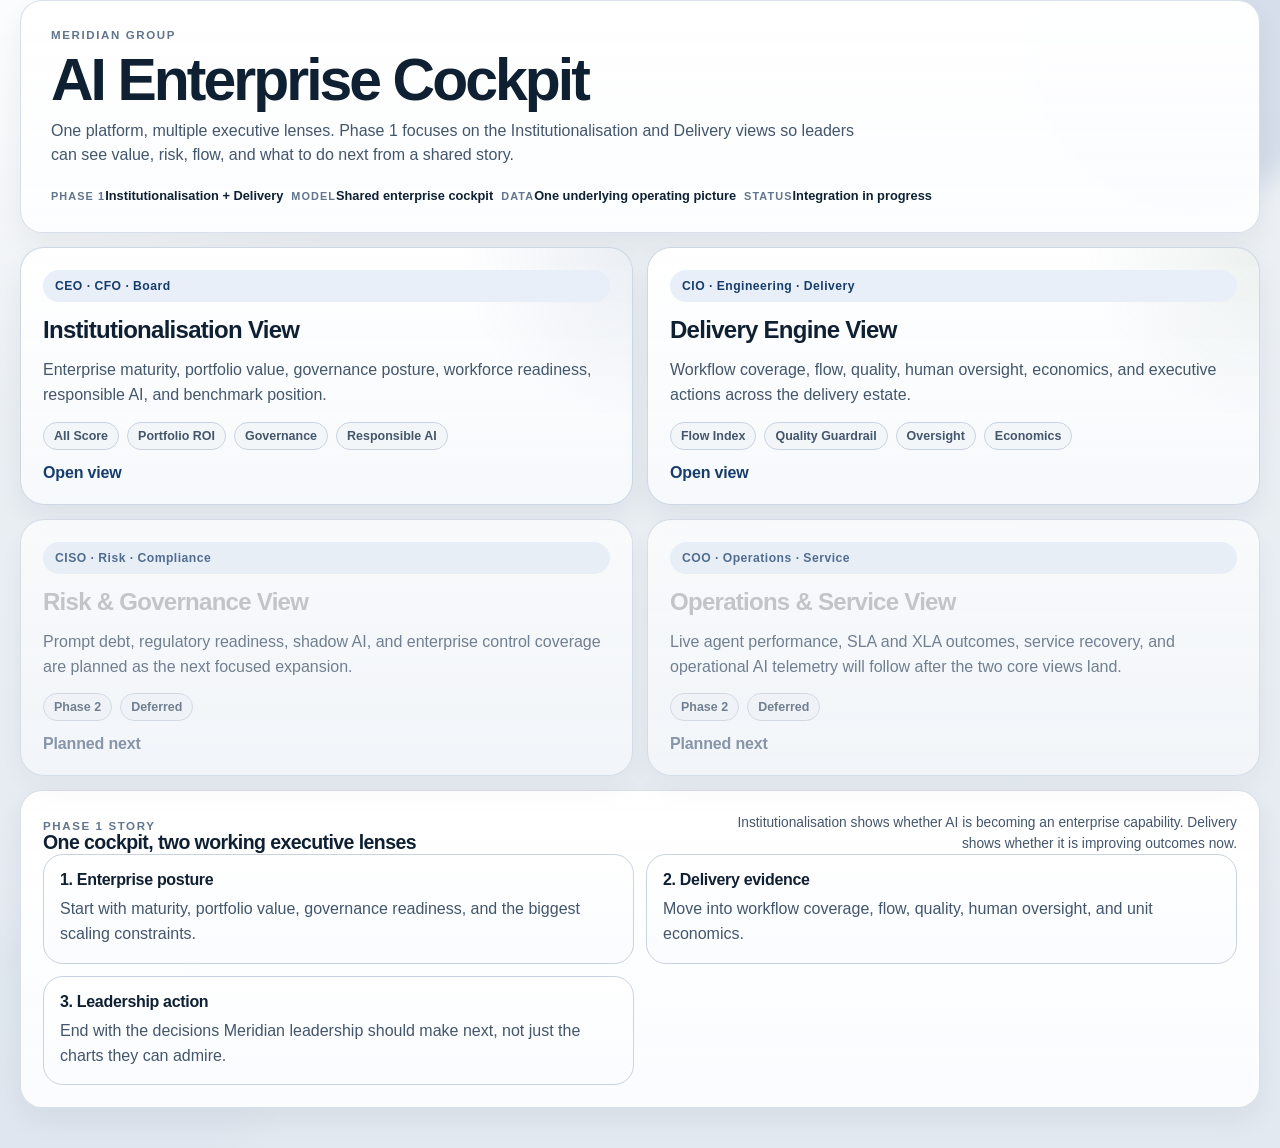
==== commit 92eefc8d: "April 22 22:20" ====
--- a/index.html
+++ b/index.html
@@ -5,6 +5,7 @@
     <meta name="viewport" content="width=device-width, initial-scale=1.0" />
     <title>Meridian AI Enterprise Cockpit</title>
     <link rel="stylesheet" href="./styles.css" />
+    <script src="./app-data.js" defer></script>
     <script src="./app.js" defer></script>
   </head>
   <body>
@@ -156,10 +157,6 @@
               <span class="view-bar__meta"><strong class="view-bar__meta-label">Lens</strong><span>Enterprise posture</span></span>
             </div>
           </header>
-          <div class="view-support-stack view-support-stack--dark">
-            <div id="institutionalizationSavedViewsPanel"></div>
-            <div id="institutionalizationAskPanel"></div>
-          </div>
           <div id="institutionalizationContent" tabindex="-1"></div>
         </div>
       </section>
@@ -188,14 +185,32 @@
 
       <main class="dashboard" id="deliveryMain" tabindex="-1" aria-label="Delivery Engine View dashboard">
         <header class="page-header panel">
-            <div class="page-header__copy">
-              <p class="eyebrow">CIO View</p>
-              <h1>Delivery Engine View</h1>
-              <p class="page-header__subtitle">
+          <div class="page-header__copy">
+            <p class="eyebrow">CIO View</p>
+            <h1>Delivery Engine View</h1>
+            <p class="page-header__subtitle">
               Operational view of AI delivery, flow, trust, and realized value.
-              </p>
-              <div class="scope-summary" id="scopeSummary" aria-live="polite"></div>
-            </div>
+            </p>
+            <div class="delivery-posture" id="deliveryPosture" aria-live="polite"></div>
+            <div class="scope-summary" id="scopeSummary" aria-live="polite"></div>
+          </div>
+        </header>
+
+        <section class="kpi-grid" id="kpiGrid" aria-label="Executive KPI cards"></section>
+
+        <div id="deliveryQuickNav"></div>
+        <div id="deliveryToolrail"></div>
+
+        <section class="panel delivery-control-panel" aria-labelledby="deliveryControlHeading">
+          <div class="delivery-control-panel__head">
+            <div>
+              <p class="eyebrow">Operating scope</p>
+              <h2 id="deliveryControlHeading">Adjust the live delivery slice</h2>
+            </div>
+            <p class="delivery-control-panel__note">
+              Use filters after the opening snapshot to re-scope the operating evidence without losing the top-line read.
+            </p>
+          </div>
 
           <form class="filter-bar" aria-label="Dashboard filters">
             <label class="control">
@@ -251,16 +266,7 @@
             </fieldset>
           </form>
           <div id="deliverySegmentationBar"></div>
-        </header>
-
-        <div class="view-support-stack">
-          <div id="deliverySavedViewsPanel"></div>
-          <div id="deliveryAskPanel"></div>
-        </div>
-
-        <div id="deliveryQuickNav"></div>
-
-        <section class="kpi-grid" id="kpiGrid" aria-label="Executive KPI cards"></section>
+        </section>
 
         <section class="panel" id="delivery-swimlanes" aria-labelledby="swimlanesHeading">
           <div class="section-head">
--- a/styles.css
+++ b/styles.css
@@ -1,7237 +1,7 @@
-:root {
-  color-scheme: light;
-  --bg: #eef2f6;
-  --bg-strong: #e3e9f0;
-  --surface: #ffffff;
-  --surface-muted: #f3f6f9;
-  --surface-soft: #f8fafc;
-  --line: #c9d3df;
-  --line-strong: #b8c5d4;
-  --text: #0f2033;
-  --text-muted: #43566c;
-  --text-soft: #62758c;
-  --accent: #1f4f8c;
-  --accent-strong: #173d6c;
-  --accent-soft: #e8eff8;
-  --accent-border: #bfd0e4;
-  --success: #2c6d57;
-  --warning: #9b6816;
-  --danger: #ae4040;
-  --shadow-lg: 0 22px 50px rgba(13, 32, 58, 0.08);
-  --shadow-md: 0 12px 28px rgba(13, 32, 58, 0.06);
-  --shadow-sm: 0 4px 12px rgba(13, 32, 58, 0.05);
-  --radius-xl: 28px;
-  --radius-lg: 20px;
-  --radius-md: 16px;
-  --radius-sm: 12px;
-  --font-sans: "IBM Plex Sans", "Segoe UI", "Helvetica Neue", Arial, sans-serif;
-}
-
-*,
-*::before,
-*::after {
-  box-sizing: border-box;
-}
-
-html {
-  font-size: 16px;
-}
-
-body {
-  margin: 0;
-  min-height: 100vh;
-  font-family: var(--font-sans);
-  background:
-    radial-gradient(circle at top left, rgba(255, 255, 255, 0.8), transparent 24%),
-    linear-gradient(180deg, var(--bg) 0%, var(--bg-strong) 100%);
-  color: var(--text);
-}
-
-body.metric-drawer-open {
-  overflow: hidden;
-}
-
-button:focus-visible,
-a:focus-visible,
-select:focus-visible,
-summary:focus-visible {
-  outline: 3px solid #86addb;
-  outline-offset: 3px;
-}
-
-button,
-select {
-  font: inherit;
-}
-
-.skip-links {
-  position: absolute;
-  top: 0;
-  left: 0;
-  z-index: 100;
-}
-
-.skip-link {
-  position: absolute;
-  top: 16px;
-  left: 16px;
-  display: inline-flex;
-  align-items: center;
-  min-height: 38px;
-  padding: 0 14px;
-  border-radius: 999px;
-  background: #0f2033;
-  color: #f7f9fc;
-  text-decoration: none;
-  font-weight: 700;
-  box-shadow: var(--shadow-md);
-  opacity: 0;
-  pointer-events: none;
-  transform: translateY(calc(-100% - 24px));
-  transition: transform 160ms ease, opacity 160ms ease;
-}
-
-.skip-link:focus-visible {
-  opacity: 1;
-  pointer-events: auto;
-  transform: translateY(0);
-}
-
-.page-shell {
-  position: relative;
-  min-height: 100vh;
-  padding: 20px;
-  overflow-x: hidden;
-}
-
-.screen-stack {
-  position: relative;
-  z-index: 1;
-  width: min(1660px, 100%);
-  margin: 0 auto;
-  display: grid;
-  gap: 14px;
-  align-items: start;
-}
-
-.screen-view {
-  display: none;
-}
-
-body[data-screen="landing"] #landingView {
-  display: grid;
-}
-
-body[data-screen="institutionalization"] #institutionalizationView,
-body[data-screen="delivery"] #deliveryView {
-  display: block;
-}
-
-body:not([data-screen]):has(#institutionalizationView:target) #landingView,
-body:not([data-screen]):has(#deliveryView:target) #landingView {
-  display: none;
-}
-
-body:not([data-screen]):has(#institutionalizationView:target) #institutionalizationView,
-body:not([data-screen]):has(#deliveryView:target) #deliveryView {
-  display: block;
-}
-
-.view-support-stack {
-  display: grid;
-  grid-template-columns: 1fr;
-  gap: 12px;
-  align-items: start;
-}
-
-.view-support-stack > * {
-  min-width: 0;
-}
-
-.delivery-quicknav {
-  position: sticky;
-  top: 12px;
-  z-index: 18;
-  display: grid;
-  gap: 12px;
-  padding: 16px 20px;
-  border-color: rgba(198, 210, 226, 0.94);
-  background: linear-gradient(180deg, rgba(255, 255, 255, 0.98), rgba(246, 250, 254, 0.96));
-  box-shadow: var(--shadow-sm);
-}
-
-.delivery-quicknav__head {
-  display: flex;
-  justify-content: space-between;
-  align-items: center;
-  gap: 12px;
-}
-
-.delivery-quicknav__head > div {
-  display: grid;
-  gap: 4px;
-}
-
-.delivery-quicknav__note,
-.institution-subnav__note {
-  color: var(--text-muted);
-  font-size: 0.82rem;
-  line-height: 1.45;
-}
-
-.delivery-quicknav__links {
-  display: flex;
-  gap: 9px;
-  overflow-x: auto;
-  padding-bottom: 2px;
-}
-
-.delivery-quicknav__link {
-  display: inline-flex;
-  align-items: center;
-  min-height: 36px;
-  padding: 0 14px;
-  border-radius: 999px;
-  border: 1px solid rgba(160, 181, 205, 0.72);
-  background: linear-gradient(180deg, rgba(250, 252, 254, 0.98), rgba(243, 247, 251, 0.96));
-  color: var(--text);
-  text-decoration: none;
-  white-space: nowrap;
-  font-size: 0.8rem;
-  font-weight: 700;
-  letter-spacing: 0.01em;
-  transition:
-    transform 160ms ease,
-    border-color 160ms ease,
-    box-shadow 160ms ease,
-    background 160ms ease,
-    color 160ms ease;
-}
-
-.delivery-quicknav__link:hover,
-.delivery-quicknav__link:focus-visible {
-  transform: translateY(-1px);
-  border-color: rgba(77, 125, 194, 0.4);
-  box-shadow: 0 10px 24px rgba(21, 48, 86, 0.08);
-  background: rgba(255, 255, 255, 0.98);
-}
-
-.delivery-quicknav__link.is-active {
-  border-color: rgba(77, 125, 194, 0.42);
-  background: linear-gradient(180deg, rgba(225, 237, 250, 0.98), rgba(241, 247, 253, 0.96));
-  color: var(--accent-strong);
-  box-shadow: 0 10px 24px rgba(21, 48, 86, 0.08);
-}
-
-.page-shell__glow {
-  position: absolute;
-  border-radius: 999px;
-  filter: blur(12px);
-  pointer-events: none;
-}
-
-.page-shell__glow--top {
-  top: -120px;
-  right: -80px;
-  width: 340px;
-  height: 340px;
-  background: rgba(202, 214, 229, 0.7);
-}
-
-.page-shell__glow--bottom {
-  bottom: -100px;
-  left: -60px;
-  width: 320px;
-  height: 320px;
-  background: rgba(222, 230, 239, 0.78);
-}
-
-#jumpReturnChip[hidden] {
-  display: none;
-}
-
-.jump-return-chip {
-  position: fixed;
-  left: 20px;
-  bottom: max(20px, env(safe-area-inset-bottom));
-  z-index: 60;
-  display: inline-flex;
-  align-items: center;
-  gap: 10px;
-  min-height: 56px;
-  padding: 8px 16px 8px 10px;
-  border-radius: 18px;
-  border: 1px solid rgba(78, 120, 171, 0.24);
-  background:
-    radial-gradient(circle at top right, rgba(120, 157, 207, 0.12), transparent 42%),
-    linear-gradient(180deg, rgba(246, 249, 253, 0.98), rgba(228, 236, 245, 0.96));
-  color: var(--accent-strong);
-  text-decoration: none;
-  box-shadow:
-    0 14px 26px rgba(21, 48, 86, 0.14),
-    inset 0 1px 0 rgba(255, 255, 255, 0.82);
-  transition:
-    transform 160ms ease,
-    border-color 160ms ease,
-    background 160ms ease,
-    box-shadow 160ms ease;
-}
-
-.jump-return-chip:hover,
-.jump-return-chip:focus-visible {
-  transform: translateY(-1px);
-  border-color: rgba(78, 120, 171, 0.4);
-  background:
-    radial-gradient(circle at top right, rgba(120, 157, 207, 0.18), transparent 42%),
-    linear-gradient(180deg, rgba(243, 248, 253, 1), rgba(221, 232, 244, 0.98));
-  box-shadow:
-    0 18px 30px rgba(21, 48, 86, 0.16),
-    inset 0 1px 0 rgba(255, 255, 255, 0.86);
-}
-
-.jump-return-chip__icon {
-  display: inline-grid;
-  place-items: center;
-  width: 36px;
-  height: 36px;
-  border-radius: 12px;
-  background: rgba(23, 61, 108, 0.08);
-  color: var(--accent-strong);
-  font-size: 1.12rem;
-  line-height: 1;
-}
-
-.jump-return-chip__copy {
-  display: grid;
-  gap: 1px;
-}
-
-.jump-return-chip__label {
-  color: var(--text-soft);
-  font-size: 0.66rem;
-  font-weight: 800;
-  letter-spacing: 0.12em;
-  text-transform: uppercase;
-}
-
-.jump-return-chip__copy strong {
-  color: var(--accent-strong);
-  font-size: 0.98rem;
-  line-height: 1.06;
-  letter-spacing: -0.02em;
-}
-
-.dashboard {
-  position: relative;
-  z-index: 1;
-  width: min(1660px, 100%);
-  margin: 0 auto;
-  display: grid;
-  gap: 14px;
-  align-items: start;
-}
-
-.landing-hero {
-  display: grid;
-  gap: 18px;
-  padding: 28px 30px;
-  background:
-    radial-gradient(circle at top right, rgba(31, 79, 140, 0.1), transparent 28%),
-    linear-gradient(180deg, rgba(255, 255, 255, 0.99), rgba(245, 248, 251, 0.97));
-}
-
-.landing-hero__copy {
-  display: grid;
-  gap: 10px;
-  max-width: 980px;
-}
-
-.landing-hero h1,
-.institution-header h1 {
-  margin: 0;
-  font-size: clamp(2.3rem, 4.6vw, 3.8rem);
-  line-height: 0.98;
-  letter-spacing: -0.05em;
-}
-
-.landing-hero__subtitle,
-.institution-header__subtitle {
-  margin: 0;
-  max-width: 820px;
-  color: var(--text-muted);
-  font-size: 1rem;
-  line-height: 1.55;
-}
-
-.landing-hero__meta,
-.institution-header__summary {
-  display: flex;
-  flex-wrap: wrap;
-  gap: 8px;
-}
-
-.persona-grid {
-  display: grid;
-  grid-template-columns: repeat(2, minmax(0, 1fr));
-  gap: 14px;
-}
-
-.persona-card {
-  appearance: none;
-  text-align: left;
-  display: grid;
-  gap: 14px;
-  min-width: 0;
-  padding: 22px;
-  border-radius: 24px;
-  border: 1px solid rgba(205, 216, 228, 0.96);
-  background: linear-gradient(180deg, rgba(255, 255, 255, 0.99), rgba(246, 249, 252, 0.96));
-  box-shadow: var(--shadow-md);
-  transition: transform 160ms ease, box-shadow 160ms ease, border-color 160ms ease;
-}
-
-a.persona-card {
-  color: inherit;
-  text-decoration: none;
-}
-
-.persona-card:enabled:hover,
-.persona-card:enabled:focus-visible {
-  transform: translateY(-2px);
-  box-shadow: var(--shadow-lg);
-  border-color: rgba(79, 124, 190, 0.34);
-  outline: none;
-}
-
-.persona-card:disabled {
-  cursor: not-allowed;
-  opacity: 0.72;
-}
-
-.persona-card--strategy {
-  background:
-    radial-gradient(circle at top right, rgba(31, 79, 140, 0.09), transparent 26%),
-    linear-gradient(180deg, rgba(255, 255, 255, 0.99), rgba(246, 249, 252, 0.96));
-}
-
-.persona-card--delivery {
-  background:
-    radial-gradient(circle at top right, rgba(44, 109, 87, 0.09), transparent 26%),
-    linear-gradient(180deg, rgba(255, 255, 255, 0.99), rgba(246, 249, 252, 0.96));
-}
-
-.persona-card__badge,
-.view-bar__meta {
-  display: inline-flex;
-  align-items: center;
-  gap: 8px;
-  min-height: 32px;
-  padding: 0 12px;
-  border-radius: 999px;
-  font-size: 0.76rem;
-  font-weight: 700;
-  letter-spacing: 0.04em;
-}
-
-.persona-card__badge {
-  background: var(--accent-soft);
-  color: var(--accent-strong);
-}
-
-.view-bar__meta {
-  border: 1px solid rgba(201, 211, 223, 0.96);
-  background: linear-gradient(180deg, rgba(249, 251, 254, 0.98), rgba(240, 245, 250, 0.96));
-  color: var(--text);
-}
-
-.view-bar__meta-label,
-.scope-chip strong {
-  color: var(--text-soft);
-  font-size: 0.68rem;
-  font-weight: 800;
-  letter-spacing: 0.1em;
-  text-transform: uppercase;
-}
-
-.view-bar__meta span,
-.scope-chip span {
-  color: var(--text);
-  font-size: 0.8rem;
-  font-weight: 700;
-}
-
-.persona-card__title {
-  margin: 0;
-  font-size: 1.5rem;
-  letter-spacing: -0.03em;
-}
-
-.persona-card__copy,
-.landing-story__card p {
-  margin: 0;
-  color: var(--text-muted);
-  line-height: 1.55;
-}
-
-.persona-card__metrics {
-  display: flex;
-  flex-wrap: wrap;
-  gap: 8px;
-}
-
-.persona-card__metrics span {
-  display: inline-flex;
-  align-items: center;
-  min-height: 28px;
-  padding: 0 10px;
-  border-radius: 999px;
-  background: var(--surface-muted);
-  border: 1px solid var(--line);
-  color: var(--text-muted);
-  font-size: 0.78rem;
-  font-weight: 700;
-}
-
-.persona-card__cta {
-  color: var(--accent-strong);
-  font-weight: 700;
-  letter-spacing: -0.01em;
-}
-
-.persona-card--future .persona-card__cta {
-  color: var(--text-soft);
-}
-
-.landing-story {
-  padding-bottom: 22px;
-}
-
-.landing-story__grid {
-  display: grid;
-  grid-template-columns: repeat(3, minmax(0, 1fr));
-  gap: 12px;
-  padding: 0 22px 0;
-}
-
-.landing-story__card {
-  padding: 16px;
-  border-radius: var(--radius-lg);
-  border: 1px solid var(--line);
-  background: linear-gradient(180deg, #ffffff 0%, #fafcff 100%);
-}
-
-.landing-story__card strong {
-  display: block;
-  margin-bottom: 8px;
-  letter-spacing: -0.02em;
-}
-
-.view-bar {
-  display: flex;
-  align-items: center;
-  justify-content: space-between;
-  gap: 18px;
-  padding: 16px 20px;
-}
-
-.view-bar__left,
-.view-bar__right {
-  display: flex;
-  align-items: center;
-  gap: 12px;
-  min-width: 0;
-  flex-wrap: wrap;
-}
-
-.view-bar__right {
-  justify-content: flex-end;
-}
-
-.view-bar__title {
-  margin: 4px 0 0;
-  font-size: 1.32rem;
-  letter-spacing: -0.03em;
-}
-
-.view-bar__back {
-  appearance: none;
-  display: inline-flex;
-  align-items: center;
-  gap: 10px;
-  min-height: 56px;
-  padding: 8px 16px 8px 10px;
-  border: 1px solid rgba(78, 120, 171, 0.26);
-  border-radius: 18px;
-  background:
-    radial-gradient(circle at top right, rgba(120, 157, 207, 0.14), transparent 38%),
-    linear-gradient(180deg, rgba(242, 247, 252, 0.98), rgba(224, 235, 247, 0.94));
-  color: var(--accent-strong);
-  text-decoration: none;
-  font-weight: 700;
-  box-shadow:
-    0 10px 22px rgba(21, 48, 86, 0.08),
-    inset 0 1px 0 rgba(255, 255, 255, 0.75);
-  transition:
-    background 160ms ease,
-    box-shadow 160ms ease,
-    border-color 160ms ease,
-    transform 160ms ease;
-}
-
-.view-bar__back-icon {
-  display: inline-grid;
-  place-items: center;
-  width: 36px;
-  height: 36px;
-  border-radius: 12px;
-  background: rgba(23, 61, 108, 0.08);
-  color: var(--accent-strong);
-  font-size: 1.2rem;
-  line-height: 1;
-  box-shadow: inset 0 1px 0 rgba(255, 255, 255, 0.65);
-}
-
-.view-bar__back-copy {
-  display: grid;
-  gap: 1px;
-  min-width: 0;
-}
-
-.view-bar__back-label {
-  color: var(--text-soft);
-  font-size: 0.66rem;
-  font-weight: 800;
-  letter-spacing: 0.12em;
-  text-transform: uppercase;
-}
-
-.view-bar__back-copy strong {
-  color: var(--accent-strong);
-  font-size: 1.02rem;
-  line-height: 1.05;
-  letter-spacing: -0.02em;
-}
-
-.view-bar__back:hover,
-.view-bar__back:focus-visible {
-  transform: translateY(-1px);
-  background:
-    radial-gradient(circle at top right, rgba(120, 157, 207, 0.18), transparent 38%),
-    linear-gradient(180deg, rgba(236, 244, 252, 1), rgba(214, 229, 245, 0.96));
-  border-color: rgba(78, 120, 171, 0.42);
-  box-shadow:
-    0 14px 26px rgba(21, 48, 86, 0.12),
-    inset 0 1px 0 rgba(255, 255, 255, 0.78);
-  outline: none;
-}
-
-.view-bar__back:hover .view-bar__back-icon,
-.view-bar__back:focus-visible .view-bar__back-icon {
-  background: rgba(23, 61, 108, 0.12);
-}
-
-.ask-layer {
-  position: relative;
-  display: grid;
-  gap: 16px;
-  min-height: 100%;
-  padding: 18px 20px 20px;
-  overflow: hidden;
-}
-
-.saved-view-panel {
-  position: relative;
-  display: grid;
-  gap: 16px;
-  min-height: 100%;
-  padding: 18px 20px 20px;
-  overflow: hidden;
-}
-
-.ask-layer::before,
-.saved-view-panel::before {
-  content: "";
-  position: absolute;
-  inset: 0 0 auto 0;
-  height: 3px;
-  background: linear-gradient(90deg, rgba(78, 120, 171, 0.72), rgba(129, 164, 212, 0.24));
-}
-
-.ask-layer--dark::before,
-.saved-view-panel--dark::before {
-  background: linear-gradient(90deg, rgba(122, 160, 211, 0.78), rgba(122, 160, 211, 0.14));
-}
-
-.saved-view-panel--dark {
-  border: 1px solid rgba(101, 127, 165, 0.24);
-  background:
-    radial-gradient(circle at top right, rgba(78, 117, 168, 0.14), transparent 28%),
-    linear-gradient(180deg, rgba(24, 37, 53, 0.98), rgba(28, 42, 60, 0.96));
-  box-shadow: 0 14px 28px rgba(11, 24, 39, 0.16);
-}
-
-.saved-view-panel__head {
-  display: grid;
-  grid-template-columns: minmax(0, 1fr) auto;
-  align-items: start;
-  gap: 12px 20px;
-}
-
-.saved-view-panel__head h3,
-.ask-layer__head h3 {
-  margin: 4px 0 0;
-  font-size: 1.04rem;
-  letter-spacing: -0.03em;
-  line-height: 1.12;
-}
-
-.saved-view-panel__note,
-.ask-layer__note {
-  margin: 0;
-  max-width: 400px;
-  color: var(--text-muted);
-  font-size: 0.9rem;
-  line-height: 1.52;
-}
-
-.saved-view-panel--dark .saved-view-panel__head h3,
-.saved-view-panel--dark .saved-view-panel__note,
-.saved-view-panel--dark .saved-view-card__note {
-  color: #e2eaf3;
-}
-
-.saved-view-grid {
-  display: grid;
-  grid-template-columns: repeat(3, minmax(0, 1fr));
-  gap: 10px;
-}
-
-.saved-view-card {
-  appearance: none;
-  display: grid;
-  gap: 12px;
-  padding: 15px 16px;
-  border: 1px solid var(--line);
-  border-radius: 18px;
-  background: linear-gradient(180deg, rgba(255, 255, 255, 0.98), rgba(246, 249, 252, 0.95));
-  color: var(--text);
-  text-align: left;
-  cursor: pointer;
-  transition: transform 160ms ease, border-color 160ms ease, box-shadow 160ms ease, background 160ms ease;
-}
-
-.saved-view-card:hover,
-.saved-view-card:focus-visible {
-  transform: translateY(-1px);
-  border-color: var(--accent-border);
-  box-shadow: var(--shadow-sm);
-  outline: none;
-}
-
-.saved-view-card.is-active {
-  border-color: rgba(78, 120, 171, 0.34);
-  background: linear-gradient(180deg, rgba(232, 241, 250, 0.98), rgba(244, 248, 252, 0.95));
-  box-shadow: 0 12px 22px rgba(24, 49, 79, 0.09);
-}
-
-.saved-view-panel--dark .saved-view-card {
-  border-color: rgba(149, 167, 190, 0.2);
-  background: linear-gradient(180deg, rgba(255, 255, 255, 0.07), rgba(255, 255, 255, 0.05));
-  color: #f7fbff;
-}
-
-.saved-view-panel--dark .saved-view-card.is-active {
-  border-color: rgba(124, 161, 211, 0.34);
-  background: linear-gradient(180deg, rgba(84, 118, 164, 0.22), rgba(255, 255, 255, 0.07));
-  box-shadow: 0 12px 24px rgba(10, 22, 37, 0.2);
-}
-
-.saved-view-card__head {
-  display: flex;
-  align-items: start;
-  justify-content: space-between;
-  gap: 10px;
-}
-
-.saved-view-card__role {
-  display: inline-flex;
-  align-items: center;
-  min-height: 26px;
-  padding: 0 10px;
-  border-radius: 999px;
-  background: var(--surface-muted);
-  color: var(--text-muted);
-  font-size: 0.72rem;
-  font-weight: 800;
-  letter-spacing: 0.04em;
-}
-
-.saved-view-panel--dark .saved-view-card__role {
-  background: rgba(255, 255, 255, 0.1);
-  color: #d8e3ef;
-}
-
-.saved-view-card__title {
-  font-size: 0.98rem;
-  line-height: 1.2;
-  letter-spacing: -0.02em;
-}
-
-.saved-view-card__note {
-  margin: 0;
-  color: var(--text-muted);
-  font-size: 0.89rem;
-  line-height: 1.45;
-}
-
-.saved-view-card__chips {
-  display: flex;
-  flex-wrap: wrap;
-  gap: 8px;
-}
-
-.saved-view-card__chips span {
-  display: inline-flex;
-  align-items: center;
-  min-height: 26px;
-  padding: 0 10px;
-  border-radius: 999px;
-  border: 1px solid var(--line);
-  background: rgba(255, 255, 255, 0.76);
-  color: var(--text-soft);
-  font-size: 0.74rem;
-  font-weight: 700;
-}
-
-.saved-view-panel--dark .saved-view-card__chips span {
-  border-color: rgba(149, 167, 190, 0.16);
-  background: rgba(255, 255, 255, 0.06);
-  color: #c6d2df;
-}
-
-.ask-layer--dark {
-  border: 1px solid rgba(101, 127, 165, 0.28);
-  background:
-    radial-gradient(circle at top right, rgba(78, 117, 168, 0.18), transparent 28%),
-    linear-gradient(180deg, rgba(23, 36, 52, 0.98), rgba(27, 42, 61, 0.96));
-  box-shadow: 0 16px 34px rgba(11, 24, 39, 0.18);
-}
-
-.ask-layer__head {
-  display: grid;
-  grid-template-columns: minmax(0, 1fr) auto;
-  align-items: start;
-  gap: 12px 20px;
-}
-
-.ask-layer--dark .ask-layer__head h3,
-.ask-layer--dark .ask-layer__note,
-.ask-layer--dark .ask-layer__hint,
-.ask-layer--dark .ask-answer__head h4,
-.ask-layer--dark .ask-answer__summary,
-.ask-layer--dark .ask-answer__support-item p,
-.ask-layer--dark .ask-answer__grounding {
-  color: #e2eaf3;
-}
-
-.ask-layer__toolbar {
-  display: grid;
-  gap: 10px;
-}
-
-.ask-layer__prompts {
-  display: flex;
-  flex-wrap: wrap;
-  gap: 8px;
-}
-
-.ask-layer__prompt {
-  appearance: none;
-  border: 1px solid var(--line);
-  min-height: 36px;
-  padding: 0 13px;
-  border-radius: 999px;
-  background: linear-gradient(180deg, rgba(255, 255, 255, 0.98), rgba(246, 249, 252, 0.96));
-  color: var(--text);
-  font-size: 0.8rem;
-  font-weight: 700;
-  cursor: pointer;
-  transition: transform 160ms ease, background 160ms ease, border-color 160ms ease, box-shadow 160ms ease;
-}
-
-.ask-layer__prompt:hover,
-.ask-layer__prompt:focus-visible {
-  transform: translateY(-1px);
-  border-color: var(--accent-border);
-  box-shadow: var(--shadow-sm);
-  outline: none;
-}
-
-.ask-layer__prompt.is-active {
-  background: var(--accent-soft);
-  border-color: rgba(78, 120, 171, 0.32);
-  color: var(--accent-strong);
-}
-
-.ask-layer--dark .ask-layer__prompt {
-  background: rgba(255, 255, 255, 0.08);
-  border-color: rgba(149, 167, 190, 0.24);
-  color: #e2eaf3;
-}
-
-.ask-layer--dark .ask-layer__prompt.is-active {
-  background: rgba(124, 161, 211, 0.22);
-  border-color: rgba(124, 161, 211, 0.34);
-  color: #f7fbff;
-}
-
-.ask-layer__hint {
-  color: var(--text-soft);
-  font-size: 0.78rem;
-  line-height: 1.5;
-}
-
-.ask-layer__hint code {
-  padding: 1px 6px;
-  border-radius: 999px;
-  background: rgba(221, 233, 247, 0.86);
-  color: var(--accent-strong);
-  font-family: var(--mono);
-  font-size: 0.75rem;
-}
-
-.ask-layer--dark .ask-layer__hint code {
-  background: rgba(255, 255, 255, 0.12);
-  color: #f7fbff;
-}
-
-.ask-answer {
-  display: grid;
-  gap: 12px;
-  padding: 16px;
-  border-radius: 18px;
-  border: 1px solid var(--line);
-  background: linear-gradient(180deg, rgba(255, 255, 255, 0.98), rgba(247, 250, 253, 0.96));
-  box-shadow: var(--shadow-sm);
-}
-
-.ask-answer--dark {
-  border-color: rgba(149, 167, 190, 0.24);
-  background: linear-gradient(180deg, rgba(31, 47, 68, 0.98), rgba(28, 42, 60, 0.96));
-}
-
-.ask-answer--good {
-  border-top: 3px solid rgba(31, 140, 97, 0.56);
-}
-
-.ask-answer--watch {
-  border-top: 3px solid rgba(182, 117, 23, 0.56);
-}
-
-.ask-answer--risk {
-  border-top: 3px solid rgba(197, 72, 72, 0.58);
-}
-
-.ask-answer__head {
-  display: flex;
-  align-items: start;
-  justify-content: space-between;
-  gap: 14px;
-}
-
-.ask-answer__head h4 {
-  margin: 4px 0 0;
-  font-size: 1.05rem;
-  letter-spacing: -0.03em;
-}
-
-.ask-answer__summary,
-.ask-answer__grounding {
-  margin: 0;
-  line-height: 1.65;
-}
-
-.ask-answer__summary {
-  font-size: 0.98rem;
-}
-
-.ask-answer__meta,
-.ask-answer__actions {
-  display: flex;
-  flex-wrap: wrap;
-  gap: 10px;
-}
-
-.ask-answer__support {
-  display: grid;
-  grid-template-columns: repeat(2, minmax(0, 1fr));
-  gap: 12px;
-}
-
-.ask-answer__support-item {
-  padding: 13px;
-  border-radius: 15px;
-  border: 1px solid var(--line);
-  background: rgba(255, 255, 255, 0.78);
-}
-
-.ask-answer--dark .ask-answer__support-item {
-  border-color: rgba(149, 167, 190, 0.18);
-  background: rgba(255, 255, 255, 0.05);
-}
-
-.ask-answer__support-label {
-  display: block;
-  margin-bottom: 8px;
-  color: var(--text-soft);
-  font-size: 0.74rem;
-  font-weight: 800;
-  letter-spacing: 0.11em;
-  text-transform: uppercase;
-}
-
-.ask-answer--dark .ask-answer__support-label {
-  color: #c6d2df;
-}
-
-.ask-answer--dark .detail-link {
-  border-color: rgba(137, 168, 209, 0.24);
-  background: rgba(255, 255, 255, 0.08);
-  color: #eef5fc;
-}
-
-.ask-answer--dark .detail-link:hover,
-.ask-answer--dark .detail-link:focus-visible {
-  background: rgba(255, 255, 255, 0.14);
-  border-color: rgba(137, 168, 209, 0.36);
-}
-
-.ask-answer__support-item p {
-  margin: 0;
-  color: var(--text);
-  line-height: 1.58;
-}
-
-#institutionalizationContent {
-  display: grid;
-  gap: 12px;
-}
-
-.institution-header,
-.institution-header.panel {
-  display: grid;
-  gap: 18px;
-  padding: 24px;
-  overflow: hidden;
-  border-radius: 20px;
-  border: 1px solid rgba(101, 127, 165, 0.34);
-  background:
-    radial-gradient(circle at top right, rgba(78, 117, 168, 0.24), transparent 30%),
-    radial-gradient(circle at bottom left, rgba(32, 66, 110, 0.16), transparent 26%),
-    linear-gradient(180deg, #172434 0%, #203246 100%);
-  box-shadow: 0 16px 34px rgba(11, 24, 39, 0.2);
-}
-
-.institution-header .eyebrow {
-  color: #c4d0de;
-}
-
-.institution-header h1 {
-  color: #f7f9fc;
-}
-
-.institution-header__layout {
-  display: grid;
-  grid-template-columns: minmax(0, 1.35fr) minmax(300px, 360px);
-  gap: 18px;
-  align-items: start;
-}
-
-.institution-header__content {
-  display: grid;
-  gap: 10px;
-}
-
-.institution-kpi-grid {
-  display: grid;
-  grid-template-columns: repeat(5, minmax(0, 1fr));
-  gap: 10px;
-}
-
-.institution-kpi-card {
-  padding: 16px;
-  border-radius: 18px;
-  border: 1px solid var(--line);
-  background: linear-gradient(180deg, rgba(255, 255, 255, 0.99), rgba(250, 252, 255, 0.96));
-  box-shadow: var(--shadow-sm);
-}
-
-.institution-kpi-card__label,
-.dimension-row__meta,
-.signal-item__label,
-.initiative-item__meta,
-.mini-stat__label {
-  color: var(--text-soft);
-  font-size: 0.74rem;
-  font-weight: 700;
-  letter-spacing: 0.11em;
-  text-transform: uppercase;
-}
-
-.institution-kpi-card__value {
-  margin-top: 10px;
-  font-size: 1.8rem;
-  font-weight: 800;
-  letter-spacing: -0.04em;
-}
-
-.institution-header__subtitle {
-  color: #dde5ef;
-  max-width: 68ch;
-  font-size: 0.98rem;
-}
-
-.institution-header__filters {
-  display: grid;
-  gap: 8px;
-  margin-top: 2px;
-}
-
-.institution-header__summary .scope-chip {
-  background: rgba(255, 255, 255, 0.08);
-  border-color: rgba(149, 167, 190, 0.28);
-  color: #dde5ef;
-}
-
-.institution-header__summary {
-  gap: 6px;
-}
-
-.institution-header__summary .scope-chip strong {
-  color: #f7f9fc;
-}
-
-.institution-header__summary .scope-chip span {
-  color: #dde5ef;
-}
-
-.institution-header__scorecard {
-  display: grid;
-  gap: 10px;
-  padding: 18px;
-  border-radius: 22px;
-  border: 1px solid rgba(149, 167, 190, 0.28);
-  background: linear-gradient(180deg, rgba(25, 39, 56, 0.96), rgba(20, 32, 46, 0.98));
-  box-shadow: inset 0 1px 0 rgba(255, 255, 255, 0.03);
-}
-
-.institution-header__score-label {
-  color: #c4d0de;
-  font-size: 0.72rem;
-  font-weight: 700;
-  letter-spacing: 0.14em;
-  text-transform: uppercase;
-}
-
-.institution-header__score-value {
-  color: #f7f9fc;
-  font-size: 3.2rem;
-  font-weight: 800;
-  line-height: 0.96;
-  letter-spacing: -0.05em;
-}
-
-.institution-header__score-note {
-  margin: 0;
-  color: #dde5ef;
-  line-height: 1.5;
-}
-
-.institution-header__meter {
-  position: relative;
-  width: 100%;
-  height: 10px;
-  overflow: hidden;
-  border-radius: 999px;
-  background: rgba(255, 255, 255, 0.12);
-}
-
-.institution-header__meter-fill {
-  position: absolute;
-  inset: 0 auto 0 0;
-  border-radius: 999px;
-  background: linear-gradient(90deg, #4b78b0 0%, #6f9fd4 100%);
-}
-
-.institution-header__meter-scale {
-  display: flex;
-  justify-content: space-between;
-  gap: 8px;
-  color: #c4d0de;
-  font-size: 0.68rem;
-  font-weight: 700;
-}
-
-.institution-header__subscores {
-  display: grid;
-  grid-template-columns: repeat(3, minmax(0, 1fr));
-  gap: 8px;
-}
-
-.institution-header__subscore {
-  padding: 10px 8px;
-  border-radius: 14px;
-  border: 1px solid rgba(149, 167, 190, 0.24);
-  background: rgba(255, 255, 255, 0.06);
-  text-align: center;
-}
-
-.institution-header__subscore strong {
-  display: block;
-  color: #f7f9fc;
-  font-size: 1.18rem;
-  letter-spacing: -0.03em;
-}
-
-.institution-header__subscore span {
-  display: block;
-  margin-top: 4px;
-  color: #d2dce8;
-  font-size: 0.7rem;
-  font-weight: 700;
-  letter-spacing: 0.1em;
-  text-transform: uppercase;
-}
-
-.institution-strip,
-.institution-strip.panel {
-  position: relative;
-  overflow: hidden;
-  border-radius: 20px;
-  border: 1px solid rgba(115, 139, 172, 0.34);
-  background:
-    radial-gradient(circle at 16% 18%, rgba(84, 122, 173, 0.18), transparent 26%),
-    radial-gradient(circle at top right, rgba(54, 90, 136, 0.18), transparent 28%),
-    linear-gradient(120deg, #152334 0%, #1d3047 48%, #26435f 100%);
-  box-shadow: 0 16px 34px rgba(11, 24, 39, 0.2);
-}
-
-.institution-strip::before,
-.institution-strip::after {
-  content: "";
-  position: absolute;
-  border-radius: 999px;
-  pointer-events: none;
-}
-
-.institution-strip::before {
-  top: 12px;
-  right: 18px;
-  width: 220px;
-  height: 220px;
-  background: radial-gradient(circle, rgba(137, 173, 218, 0.18) 0%, transparent 72%);
-  filter: blur(10px);
-  opacity: 0.7;
-}
-
-.institution-strip::after {
-  left: -30px;
-  bottom: -90px;
-  width: 260px;
-  height: 260px;
-  background: radial-gradient(circle, rgba(53, 92, 139, 0.18) 0%, transparent 70%);
-}
-
-.institution-strip__stage {
-  position: relative;
-  z-index: 1;
-  display: grid;
-  grid-template-columns: minmax(0, 1.12fr) minmax(290px, 0.88fr);
-  gap: 16px;
-  padding: 20px 20px 0;
-  align-items: stretch;
-}
-
-.institution-strip__copy {
-  display: grid;
-  gap: 14px;
-  align-content: start;
-}
-
-.institution-strip__head {
-  display: grid;
-  gap: 8px;
-  padding: 0;
-}
-
-.institution-strip__head h2 {
-  max-width: 10ch;
-  color: #f7f9fc;
-  font-size: clamp(2rem, 3.2vw, 2.8rem);
-  line-height: 0.96;
-  letter-spacing: -0.05em;
-}
-
-.institution-strip__summary {
-  margin: 0;
-  max-width: 58ch;
-  color: #dbe4ef;
-  font-size: 0.98rem;
-  line-height: 1.66;
-}
-
-.institution-strip__stance {
-  display: grid;
-  gap: 8px;
-  padding: 16px 18px;
-  border-radius: 22px;
-  border: 1px solid rgba(149, 167, 190, 0.24);
-  background: linear-gradient(180deg, rgba(255, 255, 255, 0.09), rgba(255, 255, 255, 0.04));
-  box-shadow: inset 0 1px 0 rgba(255, 255, 255, 0.04);
-}
-
-.institution-strip__stance-label {
-  color: #c7d4e2;
-  font-size: 0.72rem;
-  font-weight: 700;
-  letter-spacing: 0.14em;
-  text-transform: uppercase;
-}
-
-.institution-strip__stance strong {
-  display: block;
-  color: #f7f9fc;
-  font-size: 1.35rem;
-  letter-spacing: -0.03em;
-}
-
-.institution-strip__stance p {
-  margin: 0;
-  color: #dbe4ef;
-  line-height: 1.55;
-}
-
-.institution-strip__insights {
-  display: grid;
-  grid-template-columns: repeat(2, minmax(0, 1fr));
-  gap: 10px;
-}
-
-.strip-insight {
-  padding: 13px 15px;
-  border-radius: 16px;
-  border: 1px solid rgba(149, 167, 190, 0.2);
-  background: rgba(255, 255, 255, 0.06);
-  backdrop-filter: blur(6px);
-}
-
-.strip-insight--good {
-  border-color: rgba(31, 140, 97, 0.24);
-  background: rgba(35, 152, 106, 0.08);
-}
-
-.strip-insight--risk {
-  border-color: rgba(197, 72, 72, 0.24);
-  background: rgba(197, 72, 72, 0.08);
-}
-
-.strip-insight__label {
-  display: block;
-  color: #c7d4e2;
-  font-size: 0.68rem;
-  font-weight: 700;
-  letter-spacing: 0.12em;
-  text-transform: uppercase;
-}
-
-.strip-insight strong {
-  display: block;
-  margin-top: 8px;
-  color: #eef3f8;
-  line-height: 1.5;
-  letter-spacing: -0.02em;
-}
-
-.north-star-spotlight {
-  position: relative;
-  z-index: 1;
-  display: grid;
-  gap: 14px;
-  align-content: start;
-  padding: 20px;
-  border-radius: 24px;
-  border: 1px solid rgba(149, 167, 190, 0.26);
-  background: linear-gradient(180deg, rgba(255, 255, 255, 0.1), rgba(255, 255, 255, 0.04));
-  box-shadow:
-    0 14px 26px rgba(6, 16, 30, 0.18),
-    inset 0 1px 0 rgba(255, 255, 255, 0.05);
-}
-
-.north-star-spotlight::before {
-  content: "";
-  position: absolute;
-  top: 24px;
-  right: -24px;
-  width: 140px;
-  height: 140px;
-  border-radius: 999px;
-  background: radial-gradient(circle, rgba(151, 183, 220, 0.22) 0%, transparent 70%);
-}
-
-.north-star-spotlight__label {
-  position: relative;
-  z-index: 1;
-  color: #c7d4e2;
-  font-size: 0.74rem;
-  font-weight: 700;
-  letter-spacing: 0.14em;
-  text-transform: uppercase;
-}
-
-.north-star-spotlight__value {
-  position: relative;
-  z-index: 1;
-  color: #f7f9fc;
-  font-size: clamp(2.8rem, 5vw, 4.6rem);
-  line-height: 0.92;
-  letter-spacing: -0.06em;
-}
-
-.north-star-spotlight__detail,
-.north-star-spotlight__note {
-  position: relative;
-  z-index: 1;
-  margin: 0;
-  color: #dde5ef;
-  line-height: 1.6;
-}
-
-.north-star-spotlight__note {
-  color: #c8d3e1;
-}
-
-.institution-strip__signals {
-  display: flex;
-  flex-wrap: wrap;
-  gap: 8px;
-}
-
-.signal-pill {
-  display: inline-flex;
-  align-items: center;
-  min-height: 28px;
-  padding: 0 10px;
-  border-radius: 999px;
-  font-size: 0.76rem;
-  font-weight: 700;
-}
-
-.signal-pill--good {
-  color: #a8d5c3;
-  background: rgba(44, 109, 87, 0.22);
-}
-
-.signal-pill--watch {
-  color: #dfc18d;
-  background: rgba(155, 104, 22, 0.24);
-}
-
-.signal-pill--risk {
-  color: #dfb0b0;
-  background: rgba(174, 64, 64, 0.22);
-}
-
-.institution-strip .institution-panel__body {
-  position: relative;
-  z-index: 1;
-  padding-top: 16px;
-}
-
-.institution-strip .institution-kpi-grid {
-  grid-template-columns: repeat(4, minmax(0, 1fr));
-}
-
-.institution-strip .institution-kpi-card {
-  min-height: 132px;
-  display: grid;
-  align-content: start;
-  padding: 16px;
-  border-color: rgba(132, 153, 180, 0.34);
-  background: linear-gradient(180deg, rgba(31, 45, 62, 0.96), rgba(24, 37, 53, 0.98));
-  box-shadow:
-    0 10px 20px rgba(11, 24, 39, 0.16),
-    inset 0 1px 0 rgba(255, 255, 255, 0.04);
-}
-
-.institution-strip .institution-kpi-card__label {
-  color: #d6e0ea;
-}
-
-.institution-strip .institution-kpi-card__value {
-  color: #ffffff;
-  font-size: 2.1rem;
-  text-shadow: 0 1px 0 rgba(0, 0, 0, 0.12);
-}
-
-.institution-strip .delta-chip {
-  border: 1px solid rgba(149, 167, 190, 0.22);
-  background: rgba(255, 255, 255, 0.14);
-}
-
-.institution-strip .delta-chip--good {
-  color: #bfe8d6;
-  background: rgba(44, 109, 87, 0.34);
-  border-color: rgba(98, 151, 127, 0.4);
-}
-
-.institution-strip .delta-chip--watch {
-  color: #efd3a6;
-  background: rgba(155, 104, 22, 0.34);
-  border-color: rgba(190, 142, 67, 0.42);
-}
-
-.institution-strip .delta-chip--risk {
-  color: #efc3c3;
-  background: rgba(174, 64, 64, 0.34);
-  border-color: rgba(198, 106, 106, 0.42);
-}
-
-.institution-subnav {
-  position: sticky;
-  top: 16px;
-  z-index: 20;
-  display: grid;
-  gap: 12px;
-  padding: 16px 20px;
-  border-color: rgba(198, 210, 226, 0.94);
-  background:
-    linear-gradient(180deg, rgba(255, 255, 255, 0.92), rgba(248, 251, 255, 0.9));
-  backdrop-filter: blur(14px);
-  -webkit-backdrop-filter: blur(14px);
-  box-shadow: 0 10px 20px rgba(18, 42, 77, 0.08);
-}
-
-.institution-subnav__head {
-  display: flex;
-  justify-content: space-between;
-  align-items: center;
-  gap: 12px;
-}
-
-.institution-subnav__head > div {
-  display: grid;
-  gap: 4px;
-}
-
-.institution-subnav__links {
-  display: flex;
-  gap: 10px;
-  overflow-x: auto;
-  padding-bottom: 2px;
-}
-
-.institution-subnav__link {
-  display: inline-flex;
-  align-items: center;
-  gap: 10px;
-  min-height: 40px;
-  padding: 0 15px;
-  border-radius: 999px;
-  border: 1px solid var(--line);
-  background: linear-gradient(180deg, rgba(255, 255, 255, 0.94), rgba(244, 248, 252, 0.9));
-  color: var(--text);
-  text-decoration: none;
-  white-space: nowrap;
-  font-size: 0.82rem;
-  font-weight: 700;
-  letter-spacing: 0.01em;
-  transition:
-    transform 160ms ease,
-    border-color 160ms ease,
-    box-shadow 160ms ease,
-    background 160ms ease;
-}
-
-.institution-subnav__link span {
-  display: inline-grid;
-  place-items: center;
-  width: 24px;
-  height: 24px;
-  border-radius: 999px;
-  background: rgba(18, 51, 96, 0.08);
-  color: var(--accent);
-  font-size: 0.7rem;
-  font-weight: 800;
-  letter-spacing: 0.08em;
-}
-
-.institution-subnav__link:hover,
-.institution-subnav__link:focus-visible {
-  border-color: rgba(77, 125, 194, 0.4);
-  box-shadow: 0 10px 24px rgba(21, 48, 86, 0.08);
-  transform: translateY(-1px);
-}
-
-.institution-subnav__link.is-active {
-  border-color: rgba(77, 125, 194, 0.42);
-  background: linear-gradient(180deg, rgba(225, 237, 250, 0.98), rgba(241, 247, 253, 0.96));
-  box-shadow: 0 10px 24px rgba(21, 48, 86, 0.08);
-}
-
-.institution-subnav__link.is-active span {
-  background: rgba(18, 51, 96, 0.14);
-  color: var(--accent-strong);
-}
-
-.institution-section {
-  --section-accent: #4d7dc2;
-  --section-accent-deep: #20466f;
-  --section-accent-soft: rgba(77, 125, 194, 0.12);
-  --section-panel-glow: rgba(77, 125, 194, 0.08);
-  --section-surface-top: rgba(255, 255, 255, 0.985);
-  --section-surface-bottom: rgba(250, 252, 255, 0.96);
-  scroll-margin-top: 110px;
-}
-
-.institution-section.panel,
-.board-readout.panel,
-.institution-footer.panel {
-  box-shadow: 0 12px 24px rgba(18, 42, 77, 0.08);
-}
-
-.institution-section.panel {
-  background:
-    radial-gradient(circle at top right, var(--section-panel-glow), transparent 36%),
-    linear-gradient(180deg, var(--section-surface-top), var(--section-surface-bottom));
-}
-
-.institution-section .section-head {
-  position: relative;
-  padding-bottom: 12px;
-}
-
-.institution-section .section-head::after {
-  content: "";
-  position: absolute;
-  left: 72px;
-  bottom: -2px;
-  width: 118px;
-  height: 3px;
-  border-radius: 999px;
-  background: linear-gradient(90deg, var(--section-accent), transparent);
-}
-
-.institution-section .section-index {
-  background: linear-gradient(180deg, var(--section-accent-deep) 0%, var(--section-accent) 100%);
-  box-shadow: 0 10px 20px var(--section-accent-soft);
-}
-
-.institution-section .section-head .eyebrow {
-  color: var(--section-accent-deep);
-}
-
-.institution-section--board {
-  --section-accent: #4477aa;
-  --section-accent-deep: #254c72;
-  --section-accent-soft: rgba(68, 119, 170, 0.16);
-  --section-panel-glow: rgba(68, 119, 170, 0.08);
-  --section-surface-bottom: rgba(247, 251, 255, 0.97);
-}
-
-.institution-section--index {
-  --section-accent: #5c7897;
-  --section-accent-deep: #35516f;
-  --section-accent-soft: rgba(92, 120, 151, 0.14);
-  --section-panel-glow: rgba(92, 120, 151, 0.08);
-  --section-surface-bottom: rgba(248, 251, 254, 0.97);
-}
-
-.institution-section--bridge {
-  --section-accent: #587097;
-  --section-accent-deep: #324862;
-  --section-accent-soft: rgba(88, 112, 151, 0.14);
-  --section-panel-glow: rgba(88, 112, 151, 0.08);
-  --section-surface-bottom: rgba(247, 250, 254, 0.97);
-}
-
-.institution-section--value {
-  --section-accent: #2f7a70;
-  --section-accent-deep: #1d5b53;
-  --section-accent-soft: rgba(47, 122, 112, 0.16);
-  --section-panel-glow: rgba(47, 122, 112, 0.08);
-  --section-surface-bottom: rgba(246, 251, 250, 0.97);
-}
-
-.institution-section--workforce {
-  --section-accent: #3f7f8d;
-  --section-accent-deep: #245561;
-  --section-accent-soft: rgba(63, 127, 141, 0.14);
-  --section-panel-glow: rgba(63, 127, 141, 0.08);
-  --section-surface-bottom: rgba(246, 250, 252, 0.97);
-}
-
-.institution-section--governance {
-  --section-accent: #586a97;
-  --section-accent-deep: #37456d;
-  --section-accent-soft: rgba(88, 106, 151, 0.14);
-  --section-panel-glow: rgba(88, 106, 151, 0.08);
-  --section-surface-bottom: rgba(247, 249, 254, 0.97);
-}
-
-.institution-section--debt {
-  --section-accent: #b27a32;
-  --section-accent-deep: #7b531d;
-  --section-accent-soft: rgba(178, 122, 50, 0.14);
-  --section-panel-glow: rgba(178, 122, 50, 0.08);
-  --section-surface-bottom: rgba(252, 248, 242, 0.97);
-}
-
-.institution-section--trust {
-  --section-accent: #31705f;
-  --section-accent-deep: #1f5347;
-  --section-accent-soft: rgba(49, 112, 95, 0.15);
-  --section-panel-glow: rgba(49, 112, 95, 0.08);
-  --section-surface-bottom: rgba(246, 251, 249, 0.97);
-}
-
-.institution-section--benchmarking {
-  --section-accent: #4f78a6;
-  --section-accent-deep: #2d5077;
-  --section-accent-soft: rgba(79, 120, 166, 0.14);
-  --section-panel-glow: rgba(79, 120, 166, 0.08);
-  --section-surface-bottom: rgba(247, 250, 255, 0.97);
-}
-
-.institution-section--priorities {
-  --section-accent: #a06e3a;
-  --section-accent-deep: #6f4923;
-  --section-accent-soft: rgba(160, 110, 58, 0.14);
-  --section-panel-glow: rgba(160, 110, 58, 0.08);
-  --section-surface-top: rgba(255, 252, 247, 0.985);
-  --section-surface-bottom: rgba(252, 248, 242, 0.97);
-}
-
-#institutionalizationAskPanel {
-  scroll-margin-top: 110px;
-}
-
-#deliveryAskPanel,
-#delivery-swimlanes,
-#delivery-oversight,
-#delivery-adoption,
-#delivery-productivity,
-#delivery-economics,
-#delivery-governance,
-#delivery-actions,
-#delivery-trust {
-  scroll-margin-top: 108px;
-}
-
-.institution-section:target {
-  border-color: rgba(77, 125, 194, 0.42);
-  box-shadow:
-    0 20px 40px rgba(17, 42, 77, 0.08),
-    0 0 0 1px rgba(77, 125, 194, 0.1);
-}
-
-.institution-layout {
-  display: grid;
-  grid-template-columns: 1fr;
-  gap: 12px;
-}
-
-.institution-column {
-  min-width: 0;
-  display: grid;
-  gap: 12px;
-  align-content: start;
-}
-
-.institution-column--primary {
-  grid-column: 1 / -1;
-}
-
-.institution-column--secondary {
-  grid-column: 1 / -1;
-}
-
-.institution-panel--full {
-  grid-column: 1 / -1;
-}
-
-.institution-panel__body {
-  padding: 16px 22px 20px;
-}
-
-.institution-dimension-grid,
-.institution-benchmark-grid {
-  display: grid;
-  grid-template-columns: minmax(0, 1.25fr) minmax(280px, 0.75fr);
-  gap: 14px;
-}
-
-.benchmark-story-grid {
-  display: grid;
-  grid-template-columns: repeat(2, minmax(0, 1fr));
-  gap: 10px;
-}
-
-.dimension-list,
-.signal-list,
-.initiative-list,
-.risk-list,
-.summary-stack,
-.benchmark-stack {
-  display: grid;
-  gap: 10px;
-}
-
-.dimension-row {
-  display: grid;
-  grid-template-columns: minmax(120px, 140px) minmax(0, 1fr) auto;
-  gap: 10px;
-  align-items: center;
-}
-
-.dimension-row__name {
-  font-weight: 700;
-  letter-spacing: -0.02em;
-}
-
-.dimension-row__bars {
-  display: grid;
-  gap: 4px;
-}
-
-.metric-bar {
-  position: relative;
-  height: 9px;
-  overflow: hidden;
-  border-radius: 999px;
-  background: #edf2f8;
-}
-
-.metric-bar__fill {
-  position: absolute;
-  inset: 0 auto 0 0;
-  border-radius: 999px;
-}
-
-.metric-bar__fill--primary {
-  background: linear-gradient(90deg, var(--accent) 0%, #4b83c7 100%);
-}
-
-.metric-bar__fill--secondary {
-  background: #c7d3e2;
-}
-
-.dimension-row__meta {
-  text-align: right;
-  letter-spacing: 0;
-  text-transform: none;
-}
-
-.signal-item,
-.initiative-item,
-.risk-item,
-.benchmark-card,
-.mini-stat {
-  display: grid;
-  align-content: start;
-  padding: 13px;
-  border-radius: 16px;
-  border: 1px solid var(--line);
-  background: var(--surface-soft);
-}
-
-.signal-item strong,
-.initiative-item strong,
-.risk-item strong,
-.benchmark-card strong,
-.mini-stat strong {
-  display: block;
-  letter-spacing: -0.02em;
-}
-
-.signal-item p,
-.initiative-item p,
-.risk-item p,
-.benchmark-card p,
-.mini-stat p {
-  margin: 8px 0 0;
-  color: var(--text-muted);
-  line-height: 1.5;
-}
-
-.benchmark-provenance-card {
-  display: grid;
-  gap: 12px;
-}
-
-.benchmark-provenance-card__head {
-  display: flex;
-  align-items: start;
-  justify-content: space-between;
-  gap: 12px;
-}
-
-.benchmark-provenance-card__head p {
-  margin-top: 8px;
-}
-
-.benchmark-provenance-meta {
-  display: grid;
-  grid-template-columns: repeat(2, minmax(0, 1fr));
-  gap: 10px;
-}
-
-.benchmark-provenance-meta div,
-.benchmark-driver {
-  padding: 12px;
-  border-radius: 16px;
-  border: 1px solid var(--line);
-  background: rgba(255, 255, 255, 0.82);
-}
-
-.benchmark-provenance-meta span {
-  display: block;
-  color: var(--text-soft);
-  font-size: 0.72rem;
-  font-weight: 800;
-  letter-spacing: 0.12em;
-  text-transform: uppercase;
-}
-
-.benchmark-provenance-meta strong {
-  display: block;
-  margin-top: 6px;
-  line-height: 1.45;
-}
-
-.benchmark-driver-list {
-  display: grid;
-  gap: 8px;
-}
-
-.benchmark-driver p {
-  margin-top: 6px;
-}
-
-.benchmark-provenance-card__note {
-  margin: 0;
-  color: var(--text-muted);
-  line-height: 1.55;
-}
-
-.benchmark-insight-card {
-  gap: 10px;
-}
-
-.benchmark-insight-card__head {
-  display: flex;
-  justify-content: space-between;
-  align-items: start;
-  gap: 10px;
-}
-
-.benchmark-insight-card__summary {
-  margin: 0;
-  color: var(--text);
-  font-weight: 600;
-  line-height: 1.45;
-}
-
-.benchmark-bullet-list {
-  display: grid;
-  gap: 8px;
-  margin: 0;
-  padding: 0;
-  list-style: none;
-}
-
-.benchmark-bullet {
-  display: grid;
-  gap: 4px;
-  padding: 10px 12px;
-  border-radius: 14px;
-  border: 1px solid var(--line);
-  background: rgba(255, 255, 255, 0.82);
-}
-
-.benchmark-bullet__head {
-  display: flex;
-  justify-content: space-between;
-  align-items: start;
-  gap: 8px;
-}
-
-.benchmark-bullet__head strong {
-  letter-spacing: -0.02em;
-}
-
-.benchmark-bullet__detail {
-  color: var(--text-muted);
-  line-height: 1.45;
-}
-
-.benchmark-insight-card__note,
-.benchmark-section-note {
-  margin: 0;
-  color: var(--text-muted);
-  line-height: 1.52;
-}
-
-.benchmark-bar-grid--inline {
-  grid-template-columns: repeat(3, minmax(0, 1fr));
-  gap: 10px;
-}
-
-.institution-section--value .value-story-card {
-  border-color: rgba(47, 122, 112, 0.2);
-  background: linear-gradient(180deg, rgba(245, 251, 249, 0.98), rgba(236, 246, 243, 0.94));
-}
-
-.institution-section--value .finance-card--support {
-  border-color: rgba(47, 122, 112, 0.14);
-}
-
-.institution-section--workforce .workforce-validation-callout {
-  border-color: rgba(63, 127, 141, 0.22);
-  background: linear-gradient(180deg, rgba(244, 249, 251, 0.98), rgba(235, 244, 247, 0.94));
-}
-
-.institution-section--governance .risk-item {
-  border-color: rgba(88, 106, 151, 0.18);
-  background: linear-gradient(180deg, rgba(248, 250, 255, 0.98), rgba(242, 246, 252, 0.94));
-}
-
-.institution-section--debt .summary-row--inline {
-  border-top-color: rgba(178, 122, 50, 0.2);
-}
-
-.institution-section--trust .pillar-card {
-  border-color: rgba(49, 112, 95, 0.18);
-  background: linear-gradient(180deg, rgba(249, 252, 251, 0.98), rgba(241, 247, 244, 0.94));
-}
-
-.institution-section--benchmarking .benchmark-card {
-  border-color: rgba(79, 120, 166, 0.16);
-  background: linear-gradient(180deg, rgba(249, 251, 255, 0.99), rgba(242, 247, 252, 0.95));
-}
-
-.institution-section--benchmarking .benchmark-bar-card {
-  border-color: rgba(79, 120, 166, 0.16);
-  background:
-    radial-gradient(circle at top right, rgba(79, 120, 166, 0.08), transparent 34%),
-    linear-gradient(180deg, rgba(255, 255, 255, 0.99), rgba(246, 249, 253, 0.96));
-}
-
-.institution-section--priorities .decision-card {
-  border-color: rgba(160, 110, 58, 0.18);
-  background:
-    radial-gradient(circle at top right, rgba(160, 110, 58, 0.08), transparent 30%),
-    linear-gradient(180deg, rgba(255, 253, 249, 0.99), rgba(250, 246, 240, 0.96));
-}
-
-.workforce-validation-callout {
-  padding: 13px 15px;
-  border-radius: 18px;
-  border: 1px solid rgba(63, 103, 158, 0.18);
-  background: linear-gradient(180deg, rgba(246, 249, 252, 0.96), rgba(237, 244, 250, 0.92));
-}
-
-.workforce-validation-callout strong {
-  display: block;
-  letter-spacing: -0.02em;
-}
-
-.workforce-validation-callout p {
-  margin: 8px 0 0;
-  color: var(--text-muted);
-  line-height: 1.55;
-}
-
-.workforce-validation-callout__meta {
-  display: flex;
-  flex-wrap: wrap;
-  gap: 8px;
-  margin-top: 12px;
-}
-
-.workforce-validation-callout__meta span {
-  display: inline-flex;
-  align-items: center;
-  min-height: 28px;
-  padding: 0 10px;
-  border-radius: 999px;
-  background: rgba(232, 238, 245, 0.9);
-  color: var(--text-muted);
-  font-size: 0.74rem;
-  font-weight: 700;
-}
-
-.workforce-baseline-strip {
-  display: grid;
-  grid-template-columns: minmax(0, 1fr) auto;
-  gap: 16px;
-  align-items: start;
-  padding: 14px 16px;
-  border-radius: 18px;
-  border: 1px solid rgba(170, 121, 39, 0.18);
-  background: linear-gradient(180deg, rgba(253, 251, 246, 0.98), rgba(250, 246, 238, 0.95));
-  box-shadow: 0 10px 18px rgba(17, 48, 77, 0.05);
-}
-
-.workforce-baseline-strip__content {
-  display: block;
-}
-
-.workforce-baseline-strip__eyebrow {
-  display: block;
-  color: var(--text-soft);
-  font-size: 0.72rem;
-  font-weight: 800;
-  letter-spacing: 0.12em;
-  text-transform: uppercase;
-}
-
-.workforce-baseline-strip__title {
-  display: block;
-  margin-top: 6px;
-  letter-spacing: -0.02em;
-}
-
-.workforce-baseline-strip__value {
-  align-self: start;
-  font-size: 1.18rem;
-  letter-spacing: -0.04em;
-  white-space: nowrap;
-}
-
-.workforce-baseline-strip p {
-  margin: 6px 0 0;
-  color: var(--text-muted);
-  line-height: 1.5;
-}
-
-.workforce-baseline-strip__progress-block {
-  margin-top: 10px;
-}
-
-.workforce-baseline-strip__note {
-  display: block;
-  margin-top: 10px;
-  color: var(--text-soft);
-  font-size: 0.72rem;
-  font-weight: 800;
-  letter-spacing: 0.08em;
-  text-transform: uppercase;
-}
-
-.workforce-top-grid {
-  display: grid;
-  grid-template-columns: repeat(3, minmax(0, 1fr));
-  gap: 10px;
-}
-
-.workforce-proof-grid {
-  display: grid;
-  grid-template-columns: repeat(2, minmax(0, 1fr));
-  gap: 10px;
-}
-
-.workforce-proof-card,
-.workforce-validation-step {
-  padding: 14px;
-  border-radius: var(--radius-md);
-  border: 1px solid var(--line);
-  background: var(--surface-soft);
-}
-
-.workforce-proof-card--flip {
-  appearance: none;
-  display: block;
-  width: 100%;
-  height: 100%;
-  padding: 0;
-  border: 0;
-  background: transparent;
-  box-shadow: none;
-  text-align: left;
-  cursor: pointer;
-  perspective: 1200px;
-  overflow: visible;
-  font: inherit;
-  color: inherit;
-}
-
-.workforce-proof-card__inner {
-  display: block;
-  position: relative;
-  min-height: 188px;
-  transform-origin: center center;
-  transform-style: preserve-3d;
-  will-change: transform;
-  transition: transform 420ms cubic-bezier(0.22, 0.8, 0.24, 1);
-}
-
-.workforce-proof-card--flip.is-flipped .workforce-proof-card__inner {
-  transform: rotateY(180deg);
-}
-
-.workforce-proof-card__face {
-  position: relative;
-  display: grid;
-  grid-template-rows: auto auto 1fr auto;
-  align-content: stretch;
-  gap: 0;
-  min-height: 188px;
-  padding: 14px;
-  border-radius: var(--radius-md);
-  border: 1px solid var(--line);
-  background: var(--surface-soft);
-  box-shadow: var(--shadow-sm);
-  overflow: hidden;
-  backface-visibility: hidden;
-  -webkit-backface-visibility: hidden;
-}
-
-.workforce-proof-card--progress .workforce-proof-card__face {
-  min-height: 204px;
-  border-radius: 18px;
-  border: 1px solid rgba(170, 121, 39, 0.18);
-  background: linear-gradient(180deg, rgba(253, 251, 246, 0.98), rgba(250, 246, 238, 0.95));
-  box-shadow: 0 10px 18px rgba(17, 48, 77, 0.05);
-}
-
-.workforce-proof-card__face--back {
-  position: absolute;
-  inset: 0;
-  transform: rotateY(180deg);
-  background: linear-gradient(180deg, rgba(251, 248, 240, 0.98), rgba(247, 240, 228, 0.95));
-}
-
-.workforce-proof-card--good {
-  border-color: rgba(31, 140, 97, 0.2);
-}
-
-.workforce-proof-card--watch {
-  border-color: rgba(182, 117, 23, 0.22);
-}
-
-.workforce-proof-card--risk {
-  border-color: rgba(197, 72, 72, 0.24);
-}
-
-.workforce-proof-card__label {
-  display: block;
-  color: var(--text-soft);
-  font-size: 0.72rem;
-  font-weight: 800;
-  letter-spacing: 0.12em;
-  text-transform: uppercase;
-}
-
-.workforce-proof-card__value {
-  display: block;
-  margin-top: 10px;
-  font-size: 1.48rem;
-  letter-spacing: -0.04em;
-}
-
-.workforce-proof-card__copy {
-  display: block;
-  margin-top: 8px;
-  color: var(--text-muted);
-  line-height: 1.5;
-  overflow-wrap: anywhere;
-}
-
-.workforce-proof-card__progress-block {
-  display: grid;
-  gap: 6px;
-  margin-top: 10px;
-}
-
-.workforce-proof-card__progress-label {
-  color: var(--text-soft);
-  font-size: 0.68rem;
-  font-weight: 800;
-  letter-spacing: 0.08em;
-  text-transform: uppercase;
-}
-
-.workforce-proof-card__progress {
-  display: block;
-  height: 4px;
-  border-radius: 999px;
-  background: rgba(172, 185, 204, 0.3);
-  overflow: hidden;
-}
-
-.workforce-proof-card__progress-fill {
-  display: block;
-  height: 100%;
-  border-radius: inherit;
-}
-
-.workforce-proof-card__progress-fill--good {
-  background: linear-gradient(90deg, rgba(48, 131, 101, 0.92), rgba(81, 158, 126, 0.88));
-}
-
-.workforce-proof-card__progress-fill--watch {
-  background: linear-gradient(90deg, rgba(168, 120, 45, 0.92), rgba(203, 152, 72, 0.88));
-}
-
-.workforce-proof-card__progress-fill--risk {
-  background: linear-gradient(90deg, rgba(173, 85, 85, 0.92), rgba(199, 114, 114, 0.88));
-}
-
-.workforce-proof-card__face strong {
-  display: block;
-  margin-top: 8px;
-  letter-spacing: -0.02em;
-}
-
-.workforce-proof-card__hint {
-  display: block;
-  margin-top: auto;
-  padding-top: 12px;
-  color: var(--text-soft);
-  font-size: 0.72rem;
-  font-weight: 800;
-  letter-spacing: 0.08em;
-  text-transform: uppercase;
-}
-
-.workforce-proof-card--flip.workforce-proof-card--good .workforce-proof-card__face {
-  border-color: rgba(31, 140, 97, 0.2);
-}
-
-.workforce-proof-card--flip.workforce-proof-card--watch .workforce-proof-card__face {
-  border-color: rgba(182, 117, 23, 0.22);
-}
-
-.workforce-proof-card--flip.workforce-proof-card--risk .workforce-proof-card__face {
-  border-color: rgba(197, 72, 72, 0.24);
-}
-
-.workforce-proof-card--flip:hover .workforce-proof-card__face,
-.workforce-proof-card--flip:focus-visible .workforce-proof-card__face {
-  border-color: rgba(77, 125, 194, 0.34);
-  box-shadow: 0 12px 22px rgba(18, 42, 77, 0.08);
-}
-
-.workforce-proof-card--progress:hover .workforce-proof-card__face,
-.workforce-proof-card--progress:focus-visible .workforce-proof-card__face {
-  border-color: rgba(170, 121, 39, 0.28);
-  box-shadow: 0 14px 24px rgba(17, 48, 77, 0.08);
-}
-
-.workforce-proof-card--flip:focus-visible {
-  outline: none;
-}
-
-.workforce-proof-card p,
-.workforce-validation-step p {
-  margin: 8px 0 0;
-  color: var(--text-muted);
-  line-height: 1.5;
-}
-
-.workforce-validation-grid {
-  display: grid;
-  grid-template-columns: repeat(3, minmax(0, 1fr));
-  gap: 10px;
-}
-
-.workforce-validation-step__head {
-  display: flex;
-  align-items: center;
-  justify-content: space-between;
-  gap: 10px;
-}
-
-.workforce-validation-step__head strong {
-  letter-spacing: -0.02em;
-}
-
-.workforce-validation-step__head span {
-  display: inline-flex;
-  align-items: center;
-  min-height: 28px;
-  padding: 0 10px;
-  border-radius: 999px;
-  background: rgba(232, 238, 245, 0.9);
-  color: var(--text-muted);
-  font-size: 0.74rem;
-  font-weight: 700;
-}
-
-.signal-item--good {
-  border-color: rgba(31, 140, 97, 0.24);
-}
-
-.signal-item--watch {
-  border-color: rgba(182, 117, 23, 0.24);
-}
-
-.signal-item--risk {
-  border-color: rgba(197, 72, 72, 0.26);
-}
-
-.bridge-strip {
-  display: grid;
-  grid-template-columns: repeat(6, minmax(0, 1fr));
-  gap: 10px;
-  align-items: stretch;
-}
-
-.institution-stat-grid {
-  display: grid;
-  grid-template-columns: repeat(2, minmax(0, 1fr));
-  gap: 10px;
-  margin-bottom: 10px;
-}
-
-.value-layout {
-  display: grid;
-  grid-template-columns: minmax(0, 1.16fr) minmax(320px, 0.84fr);
-  grid-template-areas:
-    "overview selector"
-    "summary summary";
-  gap: 12px;
-  align-items: start;
-  margin-bottom: 12px;
-}
-
-.value-layout__overview {
-  grid-area: overview;
-}
-
-.value-layout__selector {
-  grid-area: selector;
-}
-
-.value-layout__summary {
-  grid-area: summary;
-}
-
-.value-layout .initiative-picker-panel {
-  margin-top: 0;
-  margin-bottom: 0;
-}
-
-.mini-stat--bridge-flip {
-  appearance: none;
-  display: block;
-  width: 100%;
-  height: 100%;
-  padding: 0;
-  border: 0;
-  background: transparent;
-  box-shadow: none;
-  text-align: left;
-  cursor: pointer;
-  perspective: 1200px;
-  overflow: visible;
-  font: inherit;
-  color: inherit;
-}
-
-.bridge-flip-card__inner {
-  display: block;
-  position: relative;
-  min-height: 194px;
-  transform-origin: center center;
-  transform-style: preserve-3d;
-  will-change: transform;
-  transition: transform 420ms cubic-bezier(0.22, 0.8, 0.24, 1);
-}
-
-.mini-stat--bridge-flip.is-flipped .bridge-flip-card__inner {
-  transform: rotateY(180deg);
-}
-
-.bridge-flip-card__face {
-  position: relative;
-  display: grid;
-  grid-template-rows: auto auto 1fr auto;
-  align-content: stretch;
-  gap: 0;
-  min-height: 194px;
-  padding: 11px;
-  border-radius: 16px;
-  border: 1px solid var(--line);
-  background: var(--surface-soft);
-  box-shadow: var(--shadow-sm);
-  overflow: hidden;
-  backface-visibility: hidden;
-  -webkit-backface-visibility: hidden;
-}
-
-.bridge-flip-card__face--back {
-  position: absolute;
-  inset: 0;
-  transform: rotateY(180deg);
-  background: linear-gradient(180deg, rgba(248, 251, 255, 0.98), rgba(241, 246, 251, 0.95));
-}
-
-.bridge-flip-card__face--front .mini-stat__label {
-  font-size: 0.79rem;
-  letter-spacing: 0.11em;
-}
-
-.bridge-flip-card__face--front .mini-stat__value {
-  margin-top: 10px;
-  font-size: 1.6rem;
-  line-height: 1.08;
-}
-
-.bridge-flip-card__face--front .bridge-flip-card__copy {
-  margin-top: 10px;
-  font-size: 1.06rem;
-  line-height: 1.4;
-  color: var(--text);
-}
-
-.bridge-flip-card__face strong {
-  display: block;
-  margin-top: 6px;
-  font-size: 1rem;
-  line-height: 1.2;
-  letter-spacing: -0.02em;
-}
-
-.bridge-flip-card__copy {
-  display: block;
-  margin-top: 6px;
-  font-size: 0.94rem;
-  color: var(--text-muted);
-  line-height: 1.38;
-  overflow-wrap: anywhere;
-}
-
-.bridge-flip-card__hint {
-  display: block;
-  margin-top: auto;
-  padding-top: 8px;
-  color: var(--text-soft);
-  font-size: 0.64rem;
-  font-weight: 800;
-  letter-spacing: 0.08em;
-  text-transform: uppercase;
-}
-
-.mini-stat--bridge-flip:hover .bridge-flip-card__face,
-.mini-stat--bridge-flip:focus-visible .bridge-flip-card__face {
-  border-color: rgba(77, 125, 194, 0.34);
-  box-shadow: 0 12px 22px rgba(18, 42, 77, 0.08);
-}
-
-.mini-stat--bridge-flip:focus-visible {
-  outline: none;
-}
-
-.mini-stat__value {
-  margin-top: 8px;
-  font-size: 1.35rem;
-  font-weight: 800;
-  letter-spacing: -0.03em;
-}
-
-.value-story-card {
-  margin-bottom: 10px;
-  padding: 13px 15px;
-  border-radius: 18px;
-  border: 1px solid var(--line);
-  background: linear-gradient(180deg, rgba(248, 250, 252, 0.95), rgba(241, 246, 250, 0.92));
-}
-
-.value-story-card--compact {
-  margin-bottom: 14px;
-}
-
-.initiative-summary-card {
-  display: grid;
-  gap: 12px;
-  margin-bottom: 12px;
-  padding: 14px 16px;
-  border-radius: 20px;
-  border: 1px solid rgba(151, 177, 207, 0.34);
-  background:
-    radial-gradient(circle at top right, rgba(75, 120, 176, 0.08), transparent 30%),
-    linear-gradient(180deg, rgba(244, 248, 252, 0.98), rgba(234, 242, 249, 0.94));
-  box-shadow:
-    0 14px 24px rgba(18, 42, 77, 0.08),
-    inset 0 1px 0 rgba(255, 255, 255, 0.72);
-}
-
-.initiative-summary-card__head {
-  display: flex;
-  align-items: start;
-  justify-content: space-between;
-  gap: 12px;
-}
-
-.initiative-summary-card__eyebrow {
-  display: inline-block;
-  color: var(--text-soft);
-  font-size: 0.7rem;
-  font-weight: 800;
-  letter-spacing: 0.12em;
-  text-transform: uppercase;
-}
-
-.initiative-summary-card h3 {
-  margin: 4px 0 0;
-  font-size: 1.16rem;
-  line-height: 1.1;
-  letter-spacing: -0.03em;
-}
-
-.initiative-summary-card__head p {
-  margin: 6px 0 0;
-  color: var(--text-muted);
-  line-height: 1.4;
-}
-
-.initiative-summary-card__body {
-  display: grid;
-  grid-template-columns: minmax(0, 1.08fr) minmax(320px, 0.92fr);
-  gap: 12px;
-  align-items: start;
-}
-
-.initiative-summary-card__copy {
-  display: grid;
-  gap: 10px;
-}
-
-.initiative-summary-card__story {
-  margin: 0;
-  color: var(--text);
-  font-size: 0.98rem;
-  line-height: 1.5;
-}
-
-.initiative-summary-card__metrics {
-  display: grid;
-  grid-template-columns: repeat(4, minmax(0, 1fr));
-  gap: 8px;
-}
-
-.initiative-summary-card__metrics div {
-  padding: 10px 11px;
-  border-radius: 16px;
-  border: 1px solid var(--line);
-  background: rgba(255, 255, 255, 0.86);
-}
-
-.initiative-summary-card__metrics span {
-  display: block;
-  color: var(--text-soft);
-  font-size: 0.72rem;
-  font-weight: 800;
-  letter-spacing: 0.12em;
-  text-transform: uppercase;
-}
-
-.initiative-summary-card__metrics strong {
-  display: block;
-  margin-top: 6px;
-  font-size: 1.16rem;
-  letter-spacing: -0.03em;
-}
-
-.initiative-summary-card__tags {
-  display: flex;
-  flex-wrap: wrap;
-  gap: 6px;
-}
-
-.initiative-summary-card__tags span {
-  display: inline-flex;
-  align-items: center;
-  min-height: 24px;
-  padding: 0 9px;
-  border-radius: 999px;
-  border: 1px solid var(--line);
-  background: rgba(255, 255, 255, 0.82);
-  color: var(--text-muted);
-  font-size: 0.73rem;
-  font-weight: 700;
-}
-
-.initiative-summary-card__footer {
-  display: flex;
-  align-items: center;
-  justify-content: space-between;
-  gap: 10px;
-  flex-wrap: wrap;
-  padding-top: 8px;
-  border-top: 1px solid rgba(205, 216, 228, 0.72);
-}
-
-.initiative-summary-card__actions {
-  display: flex;
-  flex-wrap: wrap;
-  justify-content: end;
-  gap: 8px;
-}
-
-.initiative-picker-panel {
-  display: grid;
-  gap: 12px;
-  margin-top: 10px;
-  margin-bottom: 12px;
-  padding: 14px 16px;
-  border-radius: 18px;
-  border: 1px solid rgba(176, 196, 219, 0.38);
-  background: linear-gradient(180deg, rgba(247, 250, 253, 0.98), rgba(239, 245, 250, 0.94));
-  box-shadow: inset 0 1px 0 rgba(255, 255, 255, 0.7);
-}
-
-.initiative-picker {
-  display: grid;
-  gap: 10px;
-}
-
-.initiative-picker__head {
-  display: grid;
-  gap: 4px;
-}
-
-.initiative-picker__head strong {
-  color: var(--text);
-  letter-spacing: -0.02em;
-}
-
-.initiative-picker__head p {
-  margin: 0;
-  color: var(--text-muted);
-  font-size: 0.9rem;
-  line-height: 1.5;
-}
-
-.initiative-picker__list {
-  display: grid;
-  gap: 8px;
-}
-
-.initiative-picker__option {
-  appearance: none;
-  display: grid;
-  grid-template-columns: minmax(180px, 220px) minmax(0, 1fr) auto;
-  align-items: center;
-  gap: 12px;
-  width: 100%;
-  padding: 9px 12px;
-  border-radius: 14px;
-  border: 1px solid rgba(207, 217, 231, 0.86);
-  background: linear-gradient(180deg, rgba(255, 255, 255, 0.98), rgba(249, 251, 254, 0.95));
-  text-align: left;
-  cursor: pointer;
-  transition:
-    transform 160ms ease,
-    border-color 160ms ease,
-    box-shadow 160ms ease,
-    background 160ms ease;
-}
-
-.initiative-picker__option:hover,
-.initiative-picker__option:focus-visible {
-  transform: translateY(-1px);
-  border-color: rgba(121, 153, 194, 0.42);
-  box-shadow: 0 10px 18px rgba(18, 42, 77, 0.08);
-  outline: none;
-}
-
-.initiative-picker__option.is-active {
-  border-color: rgba(98, 134, 183, 0.4);
-  background:
-    radial-gradient(circle at top right, rgba(83, 122, 175, 0.08), transparent 28%),
-    linear-gradient(180deg, rgba(238, 245, 251, 0.98), rgba(247, 250, 253, 0.96));
-  box-shadow: inset 0 0 0 1px rgba(98, 134, 183, 0.12);
-}
-
-.initiative-picker__name {
-  min-width: 0;
-  color: var(--text);
-  font-size: 0.88rem;
-  font-weight: 700;
-  line-height: 1.35;
-  letter-spacing: -0.01em;
-}
-
-.initiative-picker__bar {
-  position: relative;
-  height: 8px;
-  overflow: hidden;
-  border-radius: 999px;
-  background: rgba(205, 217, 231, 0.72);
-}
-
-.initiative-picker__fill {
-  position: absolute;
-  inset: 0 auto 0 0;
-  border-radius: 999px;
-}
-
-.initiative-picker__fill--validated {
-  background: linear-gradient(90deg, #2c7c62 0%, #4ba37f 100%);
-}
-
-.initiative-picker__fill--directional {
-  background: linear-gradient(90deg, #9a6f1f 0%, #d19a43 100%);
-}
-
-.initiative-picker__value {
-  color: var(--accent-strong);
-  font-size: 0.84rem;
-  font-weight: 800;
-  letter-spacing: -0.02em;
-}
-
-.value-story-card__label {
-  display: block;
-  margin-bottom: 8px;
-  color: var(--text-soft);
-  font-size: 0.74rem;
-  font-weight: 800;
-  letter-spacing: 0.12em;
-  text-transform: uppercase;
-}
-
-.value-story-card p {
-  margin: 0;
-  color: var(--text-muted);
-  line-height: 1.55;
-}
-
-.finance-card-grid {
-  display: grid;
-  grid-template-columns: repeat(3, minmax(0, 1fr));
-  grid-auto-rows: 1fr;
-  gap: 10px;
-  margin-bottom: 12px;
-}
-
-.finance-card-grid--compact {
-  margin-bottom: 14px;
-}
-
-.finance-card-grid--expanded {
-  grid-template-columns: repeat(4, minmax(0, 1fr));
-}
-
-.finance-card {
-  display: grid;
-  align-content: start;
-  padding: 14px;
-  border-radius: 18px;
-  border: 1px solid var(--line);
-  background: #ffffff;
-  box-shadow: var(--shadow-sm);
-}
-
-.finance-card--support {
-  background: linear-gradient(180deg, rgba(248, 251, 254, 0.98), rgba(242, 247, 251, 0.95));
-}
-
-.finance-card--placeholder {
-  border-style: dashed;
-  border-color: rgba(170, 186, 207, 0.72);
-  background: linear-gradient(180deg, rgba(250, 252, 255, 0.9), rgba(245, 248, 252, 0.9));
-  box-shadow: none;
-}
-
-.finance-card--placeholder .finance-card__label,
-.finance-card--placeholder .finance-card__value,
-.finance-card--placeholder p {
-  color: var(--text-soft);
-}
-
-.finance-card__label {
-  display: block;
-  color: var(--text-soft);
-  font-size: 0.74rem;
-  font-weight: 800;
-  letter-spacing: 0.12em;
-  text-transform: uppercase;
-}
-
-.finance-card__value {
-  display: block;
-  margin-top: 10px;
-  font-size: 1.55rem;
-  letter-spacing: -0.04em;
-}
-
-.finance-card p {
-  margin: 8px 0 0;
-  color: var(--text-muted);
-  line-height: 1.5;
-}
-
-.value-mix {
-  display: flex;
-  flex-wrap: wrap;
-  gap: 8px;
-  margin-top: 12px;
-}
-
-.value-mix__chip {
-  display: inline-flex;
-  align-items: center;
-  gap: 8px;
-  min-height: 30px;
-  padding: 0 10px;
-  border-radius: 999px;
-  background: #ffffff;
-  border: 1px solid var(--line);
-  color: var(--text-muted);
-  font-size: 0.78rem;
-}
-
-.value-mix__chip strong {
-  color: var(--text);
-}
-
-.value-mix__chip--neutral {
-  background: var(--accent-soft);
-  border-color: var(--accent-border);
-}
-
-.initiative-item__meta {
-  margin-top: 10px;
-  display: flex;
-  flex-wrap: wrap;
-  gap: 8px;
-}
-
-.initiative-item__meta span {
-  display: inline-flex;
-  align-items: center;
-  min-height: 24px;
-  padding: 0 8px;
-  border-radius: 999px;
-  background: #ffffff;
-  border: 1px solid var(--line);
-  color: var(--text-muted);
-  font-size: 0.74rem;
-  font-weight: 700;
-}
-
-.initiative-item__footer {
-  display: flex;
-  align-items: center;
-  justify-content: space-between;
-  gap: 12px;
-  flex-wrap: wrap;
-  margin-top: 12px;
-  padding-top: 12px;
-  border-top: 1px solid var(--line);
-}
-
-.initiative-item__head {
-  display: flex;
-  justify-content: space-between;
-  align-items: start;
-  gap: 12px;
-}
-
-.initiative-item__head-tags {
-  display: flex;
-  flex-wrap: wrap;
-  justify-content: end;
-  gap: 8px;
-}
-
-.initiative-item--finance {
-  background: linear-gradient(180deg, rgba(255, 255, 255, 0.98), rgba(246, 249, 252, 0.94));
-}
-
-.initiative-item--selectable {
-  cursor: pointer;
-  transition:
-    transform 160ms ease,
-    border-color 160ms ease,
-    background 160ms ease,
-    box-shadow 160ms ease;
-}
-
-.initiative-item--selectable:hover,
-.initiative-item--selectable:focus-visible {
-  transform: translateY(-1px);
-  border-color: rgba(121, 153, 194, 0.42);
-  box-shadow: 0 12px 22px rgba(18, 42, 77, 0.08);
-  outline: none;
-}
-
-.initiative-item--selectable.is-active {
-  border-color: rgba(98, 134, 183, 0.42);
-  background:
-    radial-gradient(circle at top right, rgba(83, 122, 175, 0.08), transparent 28%),
-    linear-gradient(180deg, rgba(238, 245, 251, 0.98), rgba(247, 250, 253, 0.96));
-  box-shadow: 0 14px 24px rgba(18, 42, 77, 0.1);
-}
-
-.initiative-item__selection-chip {
-  display: inline-flex;
-  align-items: center;
-  min-height: 30px;
-  padding: 0 11px;
-  border-radius: 999px;
-  background: linear-gradient(180deg, rgba(35, 82, 145, 0.14), rgba(35, 82, 145, 0.09));
-  color: var(--accent-strong);
-  font-size: 0.76rem;
-  font-weight: 800;
-  letter-spacing: 0.05em;
-}
-
-.initiative-value-grid {
-  display: grid;
-  grid-template-columns: repeat(3, minmax(0, 1fr));
-  gap: 10px;
-  margin-top: 12px;
-}
-
-.initiative-value-grid span {
-  display: block;
-  color: var(--text-soft);
-  font-size: 0.72rem;
-  font-weight: 800;
-  letter-spacing: 0.12em;
-  text-transform: uppercase;
-}
-
-.initiative-value-grid strong {
-  display: block;
-  margin-top: 4px;
-}
-
-.empty-state-card {
-  padding: 16px;
-  border-radius: 18px;
-  border: 1px dashed var(--line-strong);
-  background: rgba(255, 255, 255, 0.72);
-}
-
-.empty-state-card strong {
-  display: block;
-}
-
-.empty-state-card p {
-  margin: 8px 0 0;
-  color: var(--text-muted);
-}
-
-.trace-note {
-  color: var(--text-muted);
-  font-size: 0.84rem;
-  line-height: 1.45;
-}
-
-.detail-link {
-  appearance: none;
-  display: inline-flex;
-  align-items: center;
-  justify-content: center;
-  gap: 6px;
-  border: 1px solid var(--accent-border);
-  min-height: 36px;
-  padding: 0 14px;
-  border-radius: 999px;
-  background: linear-gradient(180deg, rgba(228, 239, 250, 0.98), rgba(216, 231, 246, 0.94));
-  color: var(--accent-strong);
-  font-size: 0.8rem;
-  font-weight: 700;
-  cursor: pointer;
-  box-shadow: inset 0 1px 0 rgba(255, 255, 255, 0.72);
-  transition:
-    transform 160ms ease,
-    background 160ms ease,
-    border-color 160ms ease,
-    color 160ms ease,
-    box-shadow 160ms ease;
-}
-
-.detail-link:hover,
-.detail-link:focus-visible {
-  transform: translateY(-1px);
-  background: linear-gradient(180deg, rgba(220, 234, 248, 1), rgba(205, 223, 241, 0.98));
-  border-color: #aac0da;
-  box-shadow:
-    0 10px 18px rgba(21, 48, 86, 0.08),
-    inset 0 1px 0 rgba(255, 255, 255, 0.78);
-  outline: none;
-}
-
-.summary-row--inline {
-  display: grid;
-  grid-template-columns: minmax(0, 1fr) auto;
-  gap: 10px;
-  align-items: start;
-  padding: 12px 0;
-  border-top: 1px solid var(--line);
-}
-
-.summary-row--flip {
-  appearance: none;
-  width: 100%;
-  padding: 0;
-  border-right: 0;
-  border-bottom: 0;
-  border-left: 0;
-  background: transparent;
-  box-shadow: none;
-  text-align: left;
-  cursor: pointer;
-  perspective: 1200px;
-  font: inherit;
-  color: inherit;
-}
-
-.summary-row--flip__inner {
-  display: block;
-  position: relative;
-  min-height: 116px;
-  transform-origin: center center;
-  transform-style: preserve-3d;
-  will-change: transform;
-  transition: transform 420ms cubic-bezier(0.22, 0.8, 0.24, 1);
-}
-
-.summary-row--flip.is-flipped .summary-row--flip__inner {
-  transform: rotateY(180deg);
-}
-
-.summary-row--flip__face {
-  position: relative;
-  display: grid;
-  grid-template-columns: minmax(0, 1fr) auto;
-  gap: 10px;
-  align-items: start;
-  min-height: 116px;
-  padding: 12px 0;
-  border-top: 1px solid var(--line);
-  background: transparent;
-  backface-visibility: hidden;
-  -webkit-backface-visibility: hidden;
-}
-
-.summary-row--flip--progress .summary-row--flip__face {
-  gap: 12px;
-  min-height: 126px;
-  margin: 4px 0;
-  padding: 14px;
-  border: 1px solid rgba(170, 121, 39, 0.18);
-  border-radius: 18px;
-  background: linear-gradient(180deg, rgba(253, 251, 246, 0.98), rgba(250, 246, 238, 0.95));
-  box-shadow: 0 10px 18px rgba(17, 48, 77, 0.05);
-}
-
-.summary-row--flip:first-child .summary-row--flip__face--front,
-.summary-row--flip:first-child .summary-row--flip__face--back {
-  padding-top: 0;
-  border-top: 0;
-}
-
-.summary-row--flip--progress:first-child .summary-row--flip__face--front,
-.summary-row--flip--progress:first-child .summary-row--flip__face--back {
-  padding-top: 14px;
-  border-top: 1px solid rgba(170, 121, 39, 0.18);
-}
-
-.summary-row--flip__face--back {
-  position: absolute;
-  inset: 0;
-  transform: rotateY(180deg);
-}
-
-.summary-row--flip__content {
-  display: block;
-}
-
-.summary-row--flip__head {
-  display: flex;
-  align-items: start;
-  justify-content: space-between;
-  gap: 12px;
-}
-
-.summary-row--flip__content strong {
-  display: block;
-  letter-spacing: -0.02em;
-}
-
-.summary-row--flip__head b {
-  flex-shrink: 0;
-  font-size: 1.14rem;
-  letter-spacing: -0.03em;
-  color: var(--text);
-  line-height: 1;
-}
-
-.summary-row--flip__body {
-  display: block;
-  margin-top: 4px;
-  color: var(--text-muted);
-  line-height: 1.45;
-}
-
-.summary-row--flip__hint {
-  display: block;
-  margin-top: 10px;
-  color: var(--text-soft);
-  font-size: 0.68rem;
-  font-weight: 800;
-  letter-spacing: 0.08em;
-  text-transform: uppercase;
-}
-
-.summary-row--flip b {
-  font-size: 1rem;
-  letter-spacing: -0.02em;
-}
-
-.summary-row--flip--progress b {
-  align-self: start;
-  font-size: 1.18rem;
-}
-
-.summary-row--flip__progress-block {
-  display: grid;
-  gap: 6px;
-  margin-top: 10px;
-}
-
-.summary-row--flip__progress-label {
-  color: var(--text-soft);
-  font-size: 0.68rem;
-  font-weight: 800;
-  letter-spacing: 0.08em;
-  text-transform: uppercase;
-}
-
-.summary-row--flip__progress {
-  display: block;
-  height: 4px;
-  border-radius: 999px;
-  background: rgba(172, 185, 204, 0.3);
-  overflow: hidden;
-}
-
-.summary-row--flip__progress-fill {
-  display: block;
-  height: 100%;
-  border-radius: inherit;
-  background: linear-gradient(90deg, rgba(173, 121, 36, 0.98), rgba(218, 164, 72, 0.94));
-}
-
-.summary-row--flip:hover .summary-row--flip__content strong,
-.summary-row--flip:focus-visible .summary-row--flip__content strong {
-  color: var(--accent-dark);
-}
-
-.summary-row--flip--progress:hover .summary-row--flip__face,
-.summary-row--flip--progress:focus-visible .summary-row--flip__face {
-  border-color: rgba(170, 121, 39, 0.28);
-  box-shadow: 0 14px 24px rgba(17, 48, 77, 0.08);
-}
-
-.summary-row--flip:focus-visible {
-  outline: none;
-}
-
-.summary-row--inline:first-child {
-  padding-top: 0;
-  border-top: 0;
-}
-
-.summary-row--inline strong {
-  display: block;
-  letter-spacing: -0.02em;
-}
-
-.summary-row--inline span {
-  display: block;
-  margin-top: 4px;
-  color: var(--text-muted);
-  line-height: 1.45;
-}
-
-.summary-row--inline b {
-  font-size: 1rem;
-  letter-spacing: -0.02em;
-}
-
-.pillars-grid {
-  display: grid;
-  grid-template-columns: repeat(3, minmax(0, 1fr));
-  gap: 10px;
-}
-
-.pillar-card {
-  padding: 14px;
-  border-radius: var(--radius-md);
-  border: 1px solid var(--line);
-  background: linear-gradient(180deg, #ffffff 0%, #fafcff 100%);
-}
-
-.pillar-card span {
-  color: var(--text-soft);
-  font-size: 0.74rem;
-  font-weight: 700;
-  letter-spacing: 0.11em;
-  text-transform: uppercase;
-}
-
-.pillar-card strong {
-  display: block;
-  margin-top: 8px;
-  font-size: 1.25rem;
-  letter-spacing: -0.03em;
-}
-
-.institution-footer {
-  display: grid;
-  grid-template-columns: 1fr 1fr;
-  gap: 14px;
-  padding: 14px 22px;
-}
-
-.board-readout__lead {
-  margin: 0 0 12px;
-  max-width: 1080px;
-  color: var(--text);
-  font-size: 1rem;
-  line-height: 1.58;
-}
-
-.board-readout__grid,
-.board-decision-grid {
-  display: grid;
-  grid-template-columns: repeat(3, minmax(0, 1fr));
-  gap: 12px;
-}
-
-.decision-card {
-  padding: 15px;
-  border-radius: var(--radius-lg);
-  border: 1px solid var(--line);
-  background:
-    radial-gradient(circle at top right, rgba(32, 89, 168, 0.06), transparent 32%),
-    linear-gradient(180deg, rgba(255, 255, 255, 0.99), rgba(249, 251, 255, 0.96));
-}
-
-.decision-card strong {
-  display: block;
-  letter-spacing: -0.02em;
-}
-
-.decision-card p {
-  margin: 8px 0 0;
-  color: var(--text-muted);
-  line-height: 1.55;
-}
-
-.deep-dive {
-  margin-top: 12px;
-  padding-top: 12px;
-  border-top: 1px solid var(--line);
-}
-
-.deep-dive summary {
-  position: relative;
-  display: grid;
-  gap: 3px;
-  padding: 12px 16px;
-  border-radius: 16px;
-  border: 1px solid rgba(207, 217, 231, 0.82);
-  background:
-    radial-gradient(circle at top right, rgba(35, 84, 146, 0.04), transparent 34%),
-    linear-gradient(180deg, rgba(253, 254, 255, 0.98), rgba(249, 252, 255, 0.95));
-  cursor: pointer;
-  list-style: none;
-  transition:
-    border-color 160ms ease,
-    transform 160ms ease,
-    box-shadow 160ms ease;
-}
-
-.deep-dive summary::-webkit-details-marker {
-  display: none;
-}
-
-.deep-dive summary::after {
-  content: "+";
-  position: absolute;
-  top: 12px;
-  right: 14px;
-  width: 26px;
-  height: 26px;
-  display: grid;
-  place-items: center;
-  border-radius: 999px;
-  background: rgba(18, 51, 96, 0.06);
-  color: var(--accent);
-  font-size: 1rem;
-  font-weight: 700;
-}
-
-.deep-dive[open] summary {
-  border-color: rgba(77, 125, 194, 0.4);
-  box-shadow: 0 8px 18px rgba(21, 48, 86, 0.07);
-}
-
-.deep-dive[open] summary::after {
-  content: "-";
-}
-
-.deep-dive__eyebrow {
-  color: var(--text-soft);
-  font-size: 0.66rem;
-  font-weight: 700;
-  letter-spacing: 0.12em;
-  text-transform: uppercase;
-}
-
-.deep-dive__title {
-  color: var(--text);
-  font-size: 0.96rem;
-  font-weight: 800;
-  letter-spacing: -0.02em;
-}
-
-.deep-dive__hint {
-  color: var(--text-muted);
-  font-size: 0.88rem;
-  line-height: 1.48;
-}
-
-.deep-dive__body {
-  display: grid;
-  gap: 12px;
-  padding-top: 12px;
-}
-
-.deep-dive--wide {
-  margin-top: 0;
-  padding: 12px 22px 20px;
-  border-top: 0;
-}
-
-.heatmap-table,
-.debt-matrix {
-  display: grid;
-  gap: 8px;
-  overflow-x: auto;
-}
-
-.heatmap-table__row,
-.debt-matrix__row {
-  min-width: 640px;
-  display: grid;
-  grid-template-columns: minmax(190px, 1.35fr) repeat(4, minmax(84px, 1fr));
-  gap: 8px;
-  align-items: stretch;
-}
-
-.heatmap-table__row--head,
-.debt-matrix__row--head {
-  align-items: center;
-}
-
-.heatmap-table__row--head span,
-.debt-matrix__row--head span {
-  color: var(--text-soft);
-  font-size: 0.72rem;
-  font-weight: 700;
-  letter-spacing: 0.11em;
-  text-transform: uppercase;
-}
-
-.heatmap-table__corner,
-.debt-matrix__corner {
-  padding-left: 4px;
-}
-
-.heatmap-table__label,
-.debt-matrix__label {
-  display: grid;
-  gap: 4px;
-  padding: 12px 14px;
-  border-radius: 16px;
-  border: 1px solid var(--line);
-  background: var(--surface-soft);
-}
-
-.heatmap-table__label strong,
-.debt-matrix__label strong {
-  letter-spacing: -0.02em;
-}
-
-.heatmap-table__label span,
-.debt-matrix__label span {
-  color: var(--text-muted);
-  line-height: 1.45;
-}
-
-.heat-cell {
-  min-height: 74px;
-  display: grid;
-  place-items: center;
-  padding: 10px;
-  border-radius: 16px;
-  border: 1px solid var(--line);
-  text-align: center;
-}
-
-.heat-cell strong {
-  font-size: 1.1rem;
-  letter-spacing: -0.03em;
-}
-
-.heat-cell--good {
-  border-color: rgba(31, 140, 97, 0.24);
-  background: rgba(35, 152, 106, 0.1);
-  color: #186848;
-}
-
-.heat-cell--watch {
-  border-color: rgba(182, 117, 23, 0.24);
-  background: rgba(240, 197, 109, 0.18);
-  color: #8e5f0a;
-}
-
-.heat-cell--risk {
-  border-color: rgba(197, 72, 72, 0.26);
-  background: rgba(209, 92, 92, 0.12);
-  color: #9d2f2f;
-}
-
-.debt-chip {
-  min-height: 74px;
-  display: grid;
-  place-items: center;
-  padding: 10px;
-  border-radius: 16px;
-  border: 1px solid var(--line);
-  font-weight: 700;
-  text-align: center;
-}
-
-.debt-chip--good {
-  border-color: rgba(31, 140, 97, 0.24);
-  background: rgba(35, 152, 106, 0.1);
-  color: #186848;
-}
-
-.debt-chip--watch {
-  border-color: rgba(182, 117, 23, 0.24);
-  background: rgba(240, 197, 109, 0.18);
-  color: #8e5f0a;
-}
-
-.debt-chip--risk {
-  border-color: rgba(197, 72, 72, 0.26);
-  background: rgba(209, 92, 92, 0.12);
-  color: #9d2f2f;
-}
-
-.target-grid,
-.benchmark-bar-grid {
-  display: grid;
-  grid-template-columns: repeat(2, minmax(0, 1fr));
-  gap: 12px;
-}
-
-.target-card,
-.benchmark-bar-card {
-  padding: 16px;
-  border-radius: 18px;
-  border: 1px solid var(--line);
-  background:
-    radial-gradient(circle at top right, rgba(32, 89, 168, 0.06), transparent 32%),
-    linear-gradient(180deg, rgba(255, 255, 255, 0.99), rgba(249, 251, 255, 0.96));
-}
-
-.target-card__head,
-.benchmark-bar-card__head {
-  display: flex;
-  justify-content: space-between;
-  align-items: start;
-  gap: 10px;
-}
-
-.target-card__head strong,
-.benchmark-bar-card__head strong {
-  letter-spacing: -0.02em;
-}
-
-.target-card__goal {
-  display: inline-flex;
-  align-items: center;
-  min-height: 28px;
-  padding: 0 10px;
-  border-radius: 999px;
-  background: rgba(18, 51, 96, 0.08);
-  color: var(--accent);
-  font-size: 0.78rem;
-  font-weight: 700;
-}
-
-.target-card p {
-  margin: 10px 0 0;
-  color: var(--text-muted);
-  line-height: 1.55;
-}
-
-.target-card__meta {
-  display: flex;
-  flex-wrap: wrap;
-  gap: 8px;
-  margin-top: 12px;
-}
-
-.target-card__meta span {
-  display: grid;
-  gap: 3px;
-  min-width: 110px;
-  padding: 10px 12px;
-  border-radius: 14px;
-  border: 1px solid var(--line);
-  background: rgba(255, 255, 255, 0.84);
-  color: var(--text-muted);
-  font-size: 0.82rem;
-}
-
-.target-card__meta b {
-  color: var(--text-soft);
-  font-size: 0.68rem;
-  letter-spacing: 0.1em;
-  text-transform: uppercase;
-}
-
-.benchmark-bar-card__row {
-  display: grid;
-  grid-template-columns: 68px minmax(0, 1fr) 32px;
-  gap: 10px;
-  align-items: center;
-  margin-top: 12px;
-}
-
-.benchmark-bar-card__row span,
-.benchmark-bar-card__row b {
-  font-size: 0.84rem;
-}
-
-.benchmark-bar-card__row span {
-  color: var(--text-muted);
-  font-weight: 700;
-}
-
-.panel {
-  background: linear-gradient(180deg, rgba(255, 255, 255, 0.98), rgba(252, 253, 255, 0.95));
-  border: 1px solid rgba(215, 223, 235, 0.96);
-  border-radius: 22px;
-  box-shadow: var(--shadow-md);
-}
-
-.panel--wide,
-.panel--full {
-  min-width: 0;
-}
-
-.panel.saved-view-panel--dark,
-.panel.ask-layer--dark {
-  border-color: rgba(101, 127, 165, 0.24);
-  background:
-    radial-gradient(circle at top right, rgba(78, 117, 168, 0.16), transparent 28%),
-    linear-gradient(180deg, rgba(23, 36, 52, 0.98), rgba(27, 42, 61, 0.96));
-  box-shadow: 0 16px 34px rgba(11, 24, 39, 0.18);
-}
-
-.panel.saved-view-panel--dark .eyebrow--dark,
-.panel.ask-layer--dark .eyebrow--dark {
-  color: #c6d2df;
-}
-
-.panel.ask-layer--dark .ask-layer__prompt {
-  background: rgba(255, 255, 255, 0.08);
-  border-color: rgba(149, 167, 190, 0.28);
-  color: #edf4fb;
-}
-
-.panel.ask-layer--dark .ask-layer__prompt.is-active {
-  background: rgba(124, 161, 211, 0.24);
-  border-color: rgba(124, 161, 211, 0.38);
-  color: #ffffff;
-}
-
-.panel.saved-view-panel--dark .saved-view-card {
-  border-color: rgba(149, 167, 190, 0.22);
-  background: linear-gradient(180deg, rgba(255, 255, 255, 0.08), rgba(255, 255, 255, 0.05));
-  color: #f7fbff;
-}
-
-.panel.saved-view-panel--dark .saved-view-card.is-active {
-  border-color: rgba(124, 161, 211, 0.38);
-  background: linear-gradient(180deg, rgba(84, 118, 164, 0.24), rgba(255, 255, 255, 0.08));
-}
-
-.saved-view-card .status-chip {
-  background: rgba(221, 233, 247, 0.82);
-  color: var(--accent-strong);
-}
-
-.saved-view-panel--dark .saved-view-card .status-chip {
-  background: rgba(255, 255, 255, 0.09);
-  color: #dce8f5;
-}
-
-.saved-view-panel--dark .saved-view-card .status-chip--green {
-  background: rgba(44, 109, 87, 0.22);
-  color: #c8eadb;
-}
-
-.ask-layer--dark .empty-state-card {
-  border-color: rgba(149, 167, 190, 0.22);
-  background: rgba(255, 255, 255, 0.05);
-}
-
-.ask-layer--dark .empty-state-card strong,
-.ask-layer--dark .empty-state-card p {
-  color: #e2eaf3;
-}
-
-.page-header {
-  display: grid;
-  grid-template-columns: minmax(360px, 1.45fr) minmax(560px, 1fr);
-  gap: 18px;
-  padding: 22px 24px;
-  align-items: start;
-}
-
-.page-header__copy {
-  display: grid;
-  gap: 8px;
-}
-
-.eyebrow {
-  margin: 0;
-  color: var(--text-soft);
-  font-size: 0.72rem;
-  font-weight: 700;
-  letter-spacing: 0.14em;
-  text-transform: uppercase;
-}
-
-.eyebrow--dark {
-  color: #c4d0de;
-}
-
-.page-header h1,
-.section-head h2,
-.roadmap-step h3,
-.action-table caption {
-  margin: 0;
-}
-
-.page-header h1 {
-  font-size: clamp(2rem, 3.6vw, 2.6rem);
-  line-height: 1.02;
-  letter-spacing: -0.04em;
-}
-
-.page-header__subtitle {
-  margin: 0;
-  max-width: 760px;
-  color: var(--text-muted);
-  font-size: 0.96rem;
-  line-height: 1.45;
-}
-
-.scope-summary {
-  display: flex;
-  flex-wrap: wrap;
-  gap: 6px;
-}
-
-.scope-chip {
-  display: inline-flex;
-  align-items: center;
-  gap: 8px;
-  min-height: 32px;
-  padding: 0 12px;
-  border-radius: 999px;
-  background: linear-gradient(180deg, rgba(249, 251, 254, 0.98), rgba(240, 245, 250, 0.96));
-  border: 1px solid var(--line);
-  color: var(--text-muted);
-  font-size: 0.79rem;
-}
-
-.scope-chip strong {
-  color: var(--text-soft);
-  font-weight: 800;
-}
-
-.scope-chip span {
-  color: var(--text);
-  font-size: 0.8rem;
-  font-weight: 700;
-}
-
-.filter-bar {
-  display: grid;
-  grid-template-columns: repeat(4, minmax(0, 1fr));
-  gap: 10px;
-}
-
-.segment-toolbar-shell {
-  display: grid;
-  gap: 10px;
-  margin-top: 12px;
-}
-
-.segment-toolbar {
-  padding: 12px;
-  border-radius: 18px;
-  border: 1px solid var(--line);
-  background: rgba(248, 250, 252, 0.9);
-}
-
-.segment-toolbar--dark {
-  border-color: rgba(148, 170, 196, 0.22);
-  background: rgba(19, 34, 53, 0.6);
-}
-
-.segment-toolbar__meta {
-  display: grid;
-  gap: 4px;
-}
-
-.segment-toolbar__meta p:last-child {
-  margin: 0;
-  color: var(--text-muted);
-  font-size: 0.9rem;
-  line-height: 1.45;
-}
-
-.segment-toolbar--dark .segment-toolbar__meta p:last-child {
-  color: #c8d5e6;
-}
-
-.segment-toolbar__grid {
-  display: grid;
-  grid-template-columns: repeat(5, minmax(0, 1fr));
-  gap: 10px;
-}
-
-.control,
-.toggle-group {
-  min-width: 0;
-}
-
-.control {
-  display: grid;
-  gap: 6px;
-}
-
-.control--compact select {
-  min-height: 42px;
-}
-
-.control__label {
-  color: var(--text-soft);
-  font-size: 0.76rem;
-  font-weight: 700;
-  letter-spacing: 0.12em;
-  text-transform: uppercase;
-}
-
-.control select,
-.toggle-group__options {
-  min-height: 46px;
-  border-radius: var(--radius-md);
-  border: 1px solid var(--line);
-  background: var(--surface-soft);
-  box-shadow: inset 0 1px 0 rgba(255, 255, 255, 0.9);
-}
-
-.control select {
-  width: 100%;
-  padding: 0 16px;
-  color: var(--text);
-  appearance: none;
-  background-image:
-    linear-gradient(45deg, transparent 50%, #6b7c91 50%),
-    linear-gradient(135deg, #6b7c91 50%, transparent 50%);
-  background-position:
-    calc(100% - 21px) calc(50% - 2px),
-    calc(100% - 15px) calc(50% - 2px);
-  background-size: 6px 6px, 6px 6px;
-  background-repeat: no-repeat;
-}
-
-.segment-toolbar--dark .control__label {
-  color: #d5e0ed;
-}
-
-.segment-toolbar--dark select {
-  border-color: rgba(158, 178, 202, 0.2);
-  background-color: rgba(255, 255, 255, 0.08);
-  color: #f4f8fd;
-  box-shadow: none;
-  background-image:
-    linear-gradient(45deg, transparent 50%, #d9e4f0 50%),
-    linear-gradient(135deg, #d9e4f0 50%, transparent 50%);
-}
-
-.institution-header__filters .segment-toolbar__meta p:last-child {
-  color: #c8d5e6;
-}
-
-.toggle-group {
-  border: 0;
-  padding: 0;
-  margin: 0;
-}
-
-.toggle-group__options {
-  display: grid;
-  grid-template-columns: repeat(2, 1fr);
-  padding: 3px;
-}
-
-.toggle-group__button {
-  appearance: none;
-  border: 0;
-  border-radius: 12px;
-  background: transparent;
-  color: var(--text-muted);
-  font-weight: 700;
-  cursor: pointer;
-  transition: background 160ms ease, color 160ms ease, box-shadow 160ms ease;
-}
-
-.toggle-group__button.is-active {
-  background: linear-gradient(180deg, var(--accent) 0%, var(--accent-strong) 100%);
-  color: #fff;
-  box-shadow: 0 8px 18px rgba(32, 89, 168, 0.22);
-}
-
-.kpi-grid {
-  display: grid;
-  grid-template-columns: repeat(6, minmax(0, 1fr));
-  gap: 12px;
-}
-
-.kpi-card {
-  padding: 16px;
-  border-radius: var(--radius-lg);
-  background: linear-gradient(180deg, rgba(255, 255, 255, 0.98), rgba(248, 250, 254, 0.96));
-  border: 1px solid var(--line);
-  box-shadow: var(--shadow-sm);
-}
-
-.metric-header {
-  display: flex;
-  align-items: center;
-  gap: 8px;
-  min-width: 0;
-}
-
-.metric-header__label {
-  font-size: 0.84rem;
-  font-weight: 700;
-  color: var(--text-muted);
-  line-height: 1.35;
-}
-
-.tooltip {
-  position: relative;
-  flex: none;
-}
-
-.tooltip--inline {
-  display: inline-flex;
-  vertical-align: middle;
-  margin-left: 6px;
-}
-
-.metric-label-row {
-  display: flex;
-  align-items: center;
-  justify-content: space-between;
-  gap: 8px;
-}
-
-.metric-label-row--dark .tooltip__button--dark {
-  background: rgba(255, 255, 255, 0.08);
-  border-color: rgba(166, 185, 210, 0.32);
-  color: #f4f8fd;
-}
-
-.tooltip__button {
-  width: 20px;
-  height: 20px;
-  border: 1px solid var(--line-strong);
-  border-radius: 999px;
-  background: #fff;
-  color: var(--text-soft);
-  font-size: 0.72rem;
-  font-weight: 700;
-  cursor: help;
-  padding: 0;
-}
-
-.tooltip__button--interactive {
-  cursor: pointer;
-}
-
-.tooltip__button--dark {
-  background: rgba(255, 255, 255, 0.1);
-  border-color: rgba(170, 187, 209, 0.28);
-  color: #f4f8fd;
-}
-
-.tooltip__text {
-  position: absolute;
-  top: calc(100% + 10px);
-  right: 0;
-  width: 240px;
-  padding: 10px 12px;
-  border-radius: 12px;
-  background: #0f2138;
-  color: #f5f8fd;
-  font-size: 0.78rem;
-  line-height: 1.45;
-  box-shadow: 0 18px 34px rgba(13, 28, 48, 0.18);
-  opacity: 0;
-  visibility: hidden;
-  transform: translateY(-4px);
-  transition: opacity 140ms ease, transform 140ms ease, visibility 140ms ease;
-  z-index: 10;
-}
-
-.tooltip--inline .tooltip__text {
-  right: auto;
-  left: 0;
-  width: 220px;
-}
-
-.tooltip__hint {
-  display: block;
-  margin-top: 8px;
-  color: #c9d8ec;
-  font-size: 0.72rem;
-  font-weight: 600;
-}
-
-.tooltip:hover .tooltip__text,
-.tooltip:focus-within .tooltip__text {
-  opacity: 1;
-  visibility: visible;
-  transform: translateY(0);
-}
-
-.metric-drawer {
-  position: fixed;
-  inset: 0;
-  z-index: 80;
-}
-
-.metric-drawer__scrim {
-  position: absolute;
-  inset: 0;
-  border: 0;
-  background: rgba(8, 18, 31, 0.42);
-}
-
-.metric-drawer__panel {
-  position: absolute;
-  top: 0;
-  right: 0;
-  width: min(560px, 100vw);
-  height: 100%;
-  padding: 26px 24px 32px;
-  overflow-y: auto;
-  border-left: 1px solid var(--line);
-  background:
-    radial-gradient(circle at top right, rgba(31, 79, 140, 0.08), transparent 22%),
-    linear-gradient(180deg, #fbfcfe, #f2f6fa);
-  box-shadow: -24px 0 44px rgba(11, 24, 40, 0.16);
-}
-
-.metric-drawer__close {
-  display: inline-flex;
-  align-items: center;
-  justify-content: center;
-  margin-left: auto;
-  margin-bottom: 18px;
-  padding: 9px 14px;
-  border: 1px solid var(--line);
-  border-radius: 999px;
-  background: #fff;
-  color: var(--text);
-  cursor: pointer;
-}
-
-.metric-drawer__header {
-  display: flex;
-  align-items: flex-start;
-  justify-content: space-between;
-  gap: 14px;
-}
-
-.metric-drawer__header h2 {
-  margin: 6px 0 0;
-  font-size: clamp(1.8rem, 3vw, 2.35rem);
-  line-height: 1.05;
-}
-
-.metric-drawer__badges {
-  display: flex;
-  flex-wrap: wrap;
-  gap: 8px;
-  justify-content: flex-end;
-}
-
-.metric-drawer__badge {
-  display: inline-flex;
-  padding: 8px 12px;
-  border-radius: 999px;
-  background: var(--accent-soft);
-  border: 1px solid var(--accent-border);
-  color: var(--accent-strong);
-  font-size: 0.8rem;
-  font-weight: 700;
-}
-
-.metric-drawer__lead {
-  margin: 16px 0 0;
-  color: var(--text-muted);
-  font-size: 1rem;
-  line-height: 1.65;
-}
-
-.metric-drawer__actions {
-  display: flex;
-  justify-content: flex-start;
-  margin-top: 18px;
-}
-
-.metric-drawer__grid {
-  display: grid;
-  grid-template-columns: repeat(2, minmax(0, 1fr));
-  gap: 12px;
-  margin-top: 20px;
-}
-
-.metric-detail-card {
-  padding: 16px 16px 18px;
-  border: 1px solid var(--line);
-  border-radius: 18px;
-  background: rgba(255, 255, 255, 0.82);
-  box-shadow: var(--shadow-sm);
-}
-
-.metric-detail-card__label,
-.metric-drawer__meta-label {
-  display: block;
-  margin-bottom: 8px;
-  color: var(--text-soft);
-  font-size: 0.74rem;
-  font-weight: 800;
-  letter-spacing: 0.12em;
-  text-transform: uppercase;
-}
-
-.metric-detail-card p,
-.metric-drawer__meta p {
-  margin: 0;
-  color: var(--text);
-  line-height: 1.55;
-}
-
-.metric-drawer__meta {
-  display: grid;
-  gap: 14px;
-  margin-top: 16px;
-  padding: 18px;
-  border: 1px solid var(--line);
-  border-radius: 20px;
-  background: rgba(245, 248, 252, 0.9);
-}
-
-.metric-drawer__stack {
-  display: grid;
-  gap: 12px;
-  margin-top: 16px;
-}
-
-.metric-drawer__badge--good {
-  background: rgba(31, 140, 97, 0.12);
-  border-color: rgba(31, 140, 97, 0.18);
-  color: var(--success);
-}
-
-.metric-drawer__badge--watch {
-  background: rgba(182, 117, 23, 0.12);
-  border-color: rgba(182, 117, 23, 0.18);
-  color: var(--warning);
-}
-
-.metric-drawer__badge--risk {
-  background: rgba(197, 72, 72, 0.12);
-  border-color: rgba(197, 72, 72, 0.18);
-  color: var(--danger);
-}
-
-.detail-list {
-  margin: 0;
-  padding-left: 18px;
-  display: grid;
-  gap: 8px;
-  color: var(--text);
-}
-
-.detail-list li {
-  line-height: 1.55;
-}
-
-.metric-value {
-  margin-top: 12px;
-  font-size: clamp(1.45rem, 1.8vw, 1.95rem);
-  line-height: 1;
-  letter-spacing: -0.04em;
-}
-
-.metric-meta {
-  margin-top: 10px;
-  display: flex;
-  align-items: center;
-  justify-content: space-between;
-  gap: 12px;
-}
-
-.delta-chip,
-.status-chip {
-  display: inline-flex;
-  align-items: center;
-  gap: 6px;
-  min-height: 30px;
-  padding: 0 10px;
-  border-radius: 999px;
-  font-size: 0.78rem;
-  font-weight: 700;
-}
-
-.delta-chip {
-  background: var(--surface-muted);
-  color: var(--text-muted);
-}
-
-.delta-chip--good {
-  color: var(--success);
-  background: rgba(31, 140, 97, 0.12);
-}
-
-.delta-chip--watch {
-  color: var(--warning);
-  background: rgba(182, 117, 23, 0.12);
-}
-
-.delta-chip--risk {
-  color: var(--danger);
-  background: rgba(197, 72, 72, 0.12);
-}
-
-.status-chip {
-  background: var(--accent-soft);
-  color: var(--accent-strong);
-}
-
-.status-chip--green {
-  color: var(--success);
-  background: rgba(31, 140, 97, 0.12);
-}
-
-.status-chip--amber {
-  color: var(--warning);
-  background: rgba(182, 117, 23, 0.12);
-}
-
-.status-chip--red {
-  color: var(--danger);
-  background: rgba(197, 72, 72, 0.12);
-}
-
-.metric-baseline {
-  margin-top: 8px;
-  color: var(--text-soft);
-  font-size: 0.78rem;
-}
-
-.section-head {
-  display: flex;
-  justify-content: space-between;
-  align-items: end;
-  gap: 16px;
-  padding: 22px 22px 0;
-}
-
-.section-head__cluster {
-  display: flex;
-  align-items: start;
-  gap: 12px;
-}
-
-.section-index {
-  display: inline-grid;
-  place-items: center;
-  width: 38px;
-  height: 38px;
-  flex: 0 0 38px;
-  border-radius: 12px;
-  background: linear-gradient(180deg, #20466f 0%, #2d618f 100%);
-  box-shadow: 0 10px 20px rgba(18, 51, 96, 0.16);
-  color: #ffffff;
-  font-size: 0.78rem;
-  font-weight: 800;
-  letter-spacing: 0.08em;
-}
-
-.section-head h2 {
-  font-size: 1.22rem;
-  line-height: 1.12;
-  letter-spacing: -0.03em;
-}
-
-.section-head__note {
-  max-width: 500px;
-  margin: 0;
-  color: var(--text-muted);
-  font-size: 0.86rem;
-  line-height: 1.48;
-  text-align: right;
-}
-
-.section-head--dark {
-  padding: 22px 24px 0;
-  color: #f7f9fc;
-}
-
-.section-head--dark .section-head__note,
-.section-head--dark h2,
-.section-head--dark p {
-  color: inherit;
-}
-
-.swimlane-grid {
-  display: grid;
-  grid-template-columns: repeat(3, minmax(0, 1fr));
-  gap: 12px;
-  padding: 16px 22px 22px;
-}
-
-.swimlane {
-  padding: 16px;
-  border-radius: var(--radius-lg);
-  border: 1px solid var(--line);
-  background: linear-gradient(180deg, #ffffff 0%, #fafcff 100%);
-  box-shadow: var(--shadow-sm);
-  transition: border-color 140ms ease, box-shadow 140ms ease;
-}
-
-.swimlane.is-focused {
-  border-color: var(--accent-border);
-  box-shadow: 0 14px 26px rgba(32, 89, 168, 0.1);
-}
-
-.swimlane__title {
-  display: flex;
-  justify-content: space-between;
-  align-items: center;
-  gap: 10px;
-}
-
-.swimlane__title h3 {
-  margin: 0;
-  font-size: 1.1rem;
-  letter-spacing: -0.02em;
-}
-
-.swimlane__metrics {
-  margin-top: 12px;
-  display: grid;
-  gap: 12px;
-}
-
-.swimlane__metric {
-  padding-top: 12px;
-  border-top: 1px solid var(--line);
-}
-
-.swimlane__metric:first-child {
-  padding-top: 0;
-  border-top: 0;
-}
-
-.swimlane__metric-label {
-  margin: 0 0 8px;
-  color: var(--text-muted);
-  font-size: 0.82rem;
-  font-weight: 700;
-}
-
-.swimlane__metric-value {
-  display: flex;
-  justify-content: space-between;
-  align-items: end;
-  gap: 12px;
-}
-
-.swimlane__metric-value strong {
-  font-size: 1.3rem;
-  letter-spacing: -0.03em;
-}
-
-.swimlane__interpretation {
-  margin: 12px 0 0;
-  color: var(--text-muted);
-  font-size: 0.88rem;
-  line-height: 1.45;
-}
-
-.content-grid {
-  display: grid;
-  grid-template-columns: repeat(12, minmax(0, 1fr));
-  gap: 14px;
-  align-items: start;
-}
-
-.content-column {
-  min-width: 0;
-  display: grid;
-  gap: 14px;
-  align-content: start;
-}
-
-.content-column--primary {
-  grid-column: 1 / span 7;
-}
-
-.content-column--secondary {
-  grid-column: 8 / span 5;
-  align-self: start;
-  display: grid;
-}
-
-.content-action,
-.content-roadmap,
-.content-trust {
-  grid-column: 1 / -1;
-}
-
-.content-column--secondary > .panel {
-  width: 100%;
-  height: auto;
-}
-
-.content-column--secondary #governancePanel {
-  height: auto;
-}
-
-.oversight-panel {
-  border: 1px solid rgba(101, 127, 165, 0.34);
-  border-radius: 22px;
-  background:
-    radial-gradient(circle at top right, rgba(54, 90, 136, 0.18), transparent 24%),
-    linear-gradient(180deg, #172434 0%, #213247 100%);
-  box-shadow: 0 20px 48px rgba(11, 24, 39, 0.26);
-}
-
-.oversight-panel__subtitle {
-  margin: 8px 0 0;
-  max-width: 720px;
-  color: #dde5ef;
-  font-size: 1rem;
-  line-height: 1.5;
-}
-
-.oversight-panel__intro {
-  display: grid;
-  gap: 8px;
-}
-
-.oversight-panel__summary {
-  display: flex;
-  flex-wrap: wrap;
-  gap: 10px;
-  margin-top: 6px;
-}
-
-.oversight-summary-chip {
-  display: grid;
-  gap: 4px;
-  min-width: 0;
-  padding: 10px 12px;
-  border-radius: 14px;
-  border: 1px solid rgba(149, 167, 190, 0.28);
-  background: rgba(255, 255, 255, 0.07);
-}
-
-.oversight-summary-chip strong {
-  color: #f7f9fc;
-  font-size: 0.95rem;
-  letter-spacing: -0.02em;
-}
-
-.oversight-summary-chip span {
-  color: #d2dce8;
-  font-size: 0.8rem;
-  line-height: 1.35;
-}
-
-.oversight-panel__tabs {
-  display: inline-flex;
-  gap: 8px;
-  padding: 4px;
-  border: 1px solid rgba(149, 167, 190, 0.32);
-  border-radius: 14px;
-  background: rgba(255, 255, 255, 0.06);
-}
-
-.oversight-tab {
-  appearance: none;
-  border: 0;
-  min-height: 42px;
-  padding: 0 16px;
-  border-radius: 10px;
-  background: transparent;
-  color: #cbd7e4;
-  font-weight: 700;
-  cursor: pointer;
-  transition: background 160ms ease, color 160ms ease, box-shadow 160ms ease;
-}
-
-.oversight-tab.is-active {
-  background: linear-gradient(180deg, #2a5b95 0%, #214b7a 100%);
-  color: #f7f9fc;
-  box-shadow: 0 10px 22px rgba(21, 52, 90, 0.22);
-}
-
-.oversight-kpis {
-  display: grid;
-  grid-template-columns: repeat(5, minmax(0, 1fr));
-  gap: 10px;
-  padding: 16px 24px 0;
-}
-
-.oversight-diagnostics {
-  display: grid;
-  gap: 12px;
-  padding: 16px 24px 0;
-}
-
-.oversight-diagnostics__intro {
-  display: flex;
-  align-items: end;
-  justify-content: space-between;
-  gap: 16px;
-  padding: 16px;
-  border-radius: 20px;
-  border: 1px solid rgba(149, 167, 190, 0.24);
-  background: linear-gradient(180deg, rgba(31, 47, 67, 0.94), rgba(25, 38, 53, 0.97));
-  box-shadow: inset 0 1px 0 rgba(255, 255, 255, 0.03);
-}
-
-.oversight-diagnostics__intro h3 {
-  margin: 8px 0 0;
-  color: #f7f9fc;
-  font-size: 1.08rem;
-  letter-spacing: -0.02em;
-}
-
-.oversight-diagnostics__intro p:last-child {
-  margin: 0;
-  max-width: 620px;
-  color: #d2dce8;
-  font-size: 0.9rem;
-  line-height: 1.55;
-}
-
-.oversight-performance-summary {
-  display: grid;
-  grid-template-columns: repeat(4, minmax(0, 1fr));
-  gap: 10px;
-}
-
-.oversight-performance-card {
-  display: grid;
-  gap: 8px;
-  padding: 14px;
-  border-radius: 18px;
-  border: 1px solid rgba(149, 167, 190, 0.24);
-  background: rgba(255, 255, 255, 0.06);
-}
-
-.oversight-performance-card__label {
-  color: #c5d2e0;
-  font-size: 0.72rem;
-  font-weight: 800;
-  letter-spacing: 0.12em;
-  text-transform: uppercase;
-}
-
-.oversight-performance-card strong {
-  color: #f7f9fc;
-  font-size: 1.3rem;
-  letter-spacing: -0.03em;
-}
-
-.oversight-performance-card p {
-  margin: 0;
-  color: #d2dce8;
-  font-size: 0.84rem;
-  line-height: 1.45;
-}
-
-.oversight-performance-grid {
-  display: grid;
-  grid-template-columns: repeat(3, minmax(0, 1fr));
-  gap: 12px;
-}
-
-.oversight-breakdown-card {
-  display: grid;
-  gap: 14px;
-  padding: 16px;
-  border-radius: 20px;
-  border: 1px solid rgba(149, 167, 190, 0.24);
-  background: linear-gradient(180deg, rgba(29, 43, 60, 0.92), rgba(24, 36, 50, 0.97));
-  box-shadow: inset 0 1px 0 rgba(255, 255, 255, 0.03);
-}
-
-.oversight-breakdown-card__head h3 {
-  margin: 8px 0 0;
-  color: #f7f9fc;
-  font-size: 1.04rem;
-  letter-spacing: -0.02em;
-}
-
-.oversight-breakdown-card__head p:last-child {
-  margin: 8px 0 0;
-  color: #d2dce8;
-  font-size: 0.88rem;
-  line-height: 1.5;
-}
-
-.oversight-breakdown-list {
-  display: grid;
-  gap: 10px;
-}
-
-.oversight-breakdown-row {
-  display: flex;
-  align-items: center;
-  justify-content: space-between;
-  gap: 14px;
-  padding: 12px 14px;
-  border-radius: 16px;
-  border: 1px solid rgba(149, 167, 190, 0.18);
-  background: rgba(255, 255, 255, 0.05);
-}
-
-.oversight-breakdown-row__copy {
-  display: grid;
-  gap: 6px;
-}
-
-.oversight-breakdown-row__copy strong {
-  color: #f7f9fc;
-  font-size: 0.94rem;
-  letter-spacing: -0.01em;
-}
-
-.oversight-breakdown-row__copy p {
-  margin: 0;
-  color: #d2dce8;
-  font-size: 0.82rem;
-  line-height: 1.4;
-}
-
-.oversight-breakdown-row__values {
-  display: flex;
-  align-items: center;
-  justify-content: end;
-  gap: 8px;
-  flex-wrap: wrap;
-}
-
-.oversight-breakdown-badge {
-  display: inline-flex;
-  align-items: center;
-  min-height: 30px;
-  padding: 0 10px;
-  border-radius: 999px;
-  border: 1px solid rgba(149, 167, 190, 0.18);
-  background: rgba(255, 255, 255, 0.04);
-  color: #dde5ef;
-  font-size: 0.76rem;
-  font-weight: 700;
-}
-
-.oversight-breakdown-badge--good {
-  border-color: rgba(31, 140, 97, 0.28);
-  background: rgba(31, 140, 97, 0.12);
-  color: #b7ecd3;
-}
-
-.oversight-breakdown-badge--watch {
-  border-color: rgba(182, 117, 23, 0.32);
-  background: rgba(182, 117, 23, 0.12);
-  color: #f5d59b;
-}
-
-.oversight-breakdown-badge--risk {
-  border-color: rgba(197, 72, 72, 0.32);
-  background: rgba(197, 72, 72, 0.12);
-  color: #f0b7b7;
-}
-
-.oversight-kpi {
-  padding: 14px;
-  border-radius: 16px;
-  border: 1px solid rgba(149, 167, 190, 0.24);
-  background: linear-gradient(180deg, rgba(29, 43, 60, 0.94), rgba(24, 36, 50, 0.97));
-  box-shadow: inset 0 1px 0 rgba(255, 255, 255, 0.03);
-}
-
-.oversight-kpi .metric-header__label,
-.oversight-kpi .metric-baseline {
-  color: #d2dce8;
-}
-
-.oversight-panel .tooltip__button {
-  border-color: rgba(149, 167, 190, 0.32);
-  background: rgba(255, 255, 255, 0.08);
-  color: #e3ebf4;
-}
-
-.oversight-panel .tooltip__text {
-  background: #15212f;
-}
-
-.oversight-kpi .metric-value {
-  margin-top: 10px;
-  color: #f7f9fc;
-  font-size: 1.4rem;
-}
-
-.oversight-kpi .delta-chip {
-  background: rgba(255, 255, 255, 0.1);
-}
-
-.oversight-layout {
-  display: grid;
-  grid-template-columns: minmax(0, 1.05fr) minmax(0, 1fr);
-  gap: 12px;
-  padding: 14px 24px 24px;
-  align-items: stretch;
-}
-
-.oversight-card {
-  border: 1px solid rgba(149, 167, 190, 0.24);
-  border-radius: 22px;
-  background: linear-gradient(180deg, rgba(29, 43, 60, 0.92), rgba(24, 36, 50, 0.97));
-  box-shadow: inset 0 1px 0 rgba(255, 255, 255, 0.03);
-  display: grid;
-  grid-template-rows: auto 1fr;
-}
-
-.oversight-card__head {
-  padding: 16px 16px 0;
-}
-
-.oversight-card__head h3 {
-  margin: 8px 0 0;
-  color: #f7f9fc;
-  font-size: 1.1rem;
-  letter-spacing: -0.02em;
-}
-
-.oversight-card__subcopy {
-  margin: 8px 0 0;
-  max-width: 640px;
-  color: #d2dce8;
-  font-size: 0.88rem;
-  line-height: 1.45;
-}
-
-.routing-map {
-  padding: 16px;
-  height: 100%;
-  display: grid;
-  grid-template-rows: auto auto auto auto 1fr auto;
-}
-
-.routing-map__kpi-strip {
-  display: grid;
-  grid-template-columns: repeat(3, minmax(0, 1fr));
-  gap: 10px;
-  margin-bottom: 10px;
-}
-
-.routing-map__mini-kpi {
-  display: grid;
-  gap: 6px;
-  padding: 12px;
-  border-radius: 16px;
-  border: 1px solid rgba(149, 167, 190, 0.22);
-  background: rgba(255, 255, 255, 0.06);
-}
-
-.routing-map__overview-label {
-  color: #c4d0de;
-  font-size: 0.72rem;
-  font-weight: 700;
-  letter-spacing: 0.12em;
-  text-transform: uppercase;
-}
-
-.routing-map__mini-label {
-  color: #d2dce8;
-  font-size: 0.78rem;
-  line-height: 1.35;
-}
-
-.routing-map__mini-kpi strong {
-  color: #f7f9fc;
-  font-size: 1.15rem;
-  letter-spacing: -0.02em;
-}
-
-.routing-map__mini-kpi--green {
-  border-color: rgba(31, 140, 97, 0.34);
-}
-
-.routing-map__mini-kpi--amber {
-  border-color: rgba(182, 117, 23, 0.38);
-}
-
-.routing-map__mini-kpi--red {
-  border-color: rgba(197, 72, 72, 0.36);
-}
-
-.routing-map__sla {
-  display: grid;
-  gap: 10px;
-  margin-bottom: 12px;
-  padding: 12px;
-  border-radius: 16px;
-  border: 1px solid rgba(149, 167, 190, 0.22);
-  background: rgba(255, 255, 255, 0.06);
-}
-
-.routing-map__sla-head {
-  display: flex;
-  justify-content: space-between;
-  align-items: end;
-  gap: 12px;
-}
-
-.routing-map__sla-head strong {
-  display: block;
-  margin-top: 6px;
-  color: #f7f9fc;
-  font-size: 0.95rem;
-  letter-spacing: -0.02em;
-}
-
-.routing-map__sla-bar {
-  display: flex;
-  width: 100%;
-  height: 12px;
-  overflow: hidden;
-  border-radius: 999px;
-  background: rgba(255, 255, 255, 0.1);
-}
-
-.routing-map__sla-segment--green {
-  background: rgba(31, 140, 97, 0.92);
-}
-
-.routing-map__sla-segment--amber {
-  background: rgba(182, 117, 23, 0.92);
-}
-
-.routing-map__sla-segment--red {
-  background: rgba(197, 72, 72, 0.92);
-}
-
-.routing-map__sla-legend {
-  display: flex;
-  gap: 8px;
-  flex-wrap: wrap;
-}
-
-.routing-map__sla-legend-item {
-  display: inline-flex;
-  align-items: center;
-  gap: 6px;
-  min-height: 28px;
-  padding: 0 10px;
-  border-radius: 999px;
-  background: rgba(255, 255, 255, 0.06);
-  color: #dde5ef;
-  font-size: 0.76rem;
-  font-weight: 700;
-}
-
-.routing-map__sla-legend-item::before {
-  content: "";
-  width: 8px;
-  height: 8px;
-  border-radius: 999px;
-}
-
-.routing-map__sla-legend-item--green::before {
-  background: var(--success);
-}
-
-.routing-map__sla-legend-item--amber::before {
-  background: var(--warning);
-}
-
-.routing-map__sla-legend-item--red::before {
-  background: var(--danger);
-}
-
-.routing-map__stage {
-  display: flex;
-  align-items: center;
-  justify-content: space-between;
-  gap: 18px;
-  padding: 12px 14px;
-  border-radius: 16px;
-  border: 1px solid rgba(149, 167, 190, 0.22);
-  background: rgba(255, 255, 255, 0.05);
-  color: #f4f7fb;
-}
-
-.routing-map__stage + .routing-map__stage {
-  margin-top: 10px;
-}
-
-.routing-map__stage p,
-.routing-map__branch p,
-.pending-item__meta,
-.pending-item__reason,
-.pending-item__tags {
-  margin: 0;
-}
-
-.routing-map__stage span,
-.routing-map__branch span,
-.queue-toolbar span,
-.pending-item__meta,
-.pending-item__reason,
-.pending-item__tags {
-  color: #d2dce8;
-}
-
-.routing-map__label {
-  display: grid;
-  gap: 4px;
-}
-
-.routing-map__label strong,
-.routing-map__branch strong,
-.pending-item__title {
-  color: #f7f9fc;
-}
-
-.routing-map__split {
-  position: relative;
-  margin: 10px 0 0;
-  padding-top: 16px;
-}
-
-.routing-map__split::before {
-  content: "";
-  position: absolute;
-  top: 0;
-  left: 24px;
-  right: 24px;
-  height: 1px;
-  background: rgba(120, 145, 180, 0.28);
-}
-
-.routing-map__split::after {
-  content: "";
-  position: absolute;
-  top: 0;
-  left: 50%;
-  width: 1px;
-  height: 22px;
-  background: rgba(120, 145, 180, 0.28);
-}
-
-.routing-map__branches {
-  display: grid;
-  grid-template-columns: repeat(3, minmax(0, 1fr));
-  gap: 10px;
-}
-
-.routing-map__footer {
-  display: grid;
-  grid-template-columns: repeat(3, minmax(0, 1fr));
-  gap: 10px;
-  margin-top: 12px;
-  padding-top: 12px;
-  border-top: 1px solid rgba(120, 145, 180, 0.18);
-  align-self: end;
-}
-
-.routing-map__footer-kpi {
-  display: grid;
-  gap: 6px;
-  padding: 10px 12px;
-  border-radius: 14px;
-  border: 1px solid rgba(149, 167, 190, 0.2);
-  background: rgba(255, 255, 255, 0.05);
-}
-
-.routing-map__footer-kpi span {
-  color: #d2dce8;
-  font-size: 0.76rem;
-  font-weight: 700;
-  letter-spacing: 0.04em;
-  text-transform: uppercase;
-}
-
-.routing-map__footer-kpi strong {
-  color: #f7f9fc;
-  font-size: 1rem;
-  letter-spacing: -0.02em;
-}
-
-.routing-map__branch {
-  display: grid;
-  gap: 12px;
-  padding: 12px;
-  border-radius: 16px;
-  border: 1px solid rgba(149, 167, 190, 0.22);
-  background: rgba(255, 255, 255, 0.05);
-}
-
-.routing-map__branch--green {
-  border-color: rgba(31, 140, 97, 0.4);
-}
-
-.routing-map__branch--amber {
-  border-color: rgba(182, 117, 23, 0.44);
-}
-
-.routing-map__branch--red {
-  border-color: rgba(197, 72, 72, 0.44);
-}
-
-.routing-map__flow {
-  display: grid;
-  gap: 8px;
-}
-
-.routing-map__step {
-  display: inline-flex;
-  align-items: center;
-  min-height: 34px;
-  padding: 0 12px;
-  border-radius: 12px;
-  background: rgba(255, 255, 255, 0.06);
-  color: #f4f7fb;
-  font-size: 0.86rem;
-  font-weight: 600;
-}
-
-.routing-map__step::before {
-  content: "→";
-  margin-right: 8px;
-  color: #d2dce8;
-}
-
-.routing-map__step:first-child::before {
-  content: "";
-  margin-right: 0;
-}
-
-.queue-toolbar {
-  display: flex;
-  justify-content: space-between;
-  align-items: center;
-  gap: 14px;
-  padding: 14px 16px 0;
-}
-
-.queue-toolbar .tooltip {
-  position: relative;
-  top: -1px;
-}
-
-.queue-list {
-  display: grid;
-  gap: 10px;
-  padding: 14px 16px 16px;
-}
-
-.pending-item {
-  padding: 14px;
-  border-radius: 16px;
-  border: 1px solid rgba(149, 167, 190, 0.22);
-  background: rgba(255, 255, 255, 0.05);
-}
-
-.pending-item__header,
-.pending-item__chips,
-.pending-item__footer,
-.pending-item__actions {
-  display: flex;
-  align-items: center;
-  justify-content: space-between;
-  gap: 12px;
-  flex-wrap: wrap;
-}
-
-.pending-item__header {
-  align-items: start;
-}
-
-.pending-item__title-group {
-  display: grid;
-  gap: 6px;
-}
-
-.pending-item__title {
-  font-size: 1rem;
-  font-weight: 700;
-  letter-spacing: -0.02em;
-}
-
-.pending-item__meta {
-  font-size: 0.88rem;
-  line-height: 1.5;
-}
-
-.pending-item__reason {
-  margin-top: 10px;
-  font-size: 0.9rem;
-  line-height: 1.45;
-}
-
-.pending-item__tags {
-  margin-top: 10px;
-  display: flex;
-  gap: 8px;
-  flex-wrap: wrap;
-}
-
-.tag-chip {
-  display: inline-flex;
-  align-items: center;
-  min-height: 28px;
-  padding: 0 10px;
-  border-radius: 999px;
-  border: 1px solid rgba(149, 167, 190, 0.24);
-  background: rgba(255, 255, 255, 0.06);
-  color: #d2dce8;
-  font-size: 0.76rem;
-  font-weight: 700;
-  letter-spacing: 0.03em;
-}
-
-.pending-item__footer {
-  margin-top: 12px;
-  padding-top: 10px;
-  border-top: 1px solid rgba(120, 145, 180, 0.2);
-}
-
-.pending-item__evidence {
-  display: grid;
-  gap: 8px;
-}
-
-.action-button {
-  appearance: none;
-  border: 1px solid rgba(149, 167, 190, 0.28);
-  min-height: 36px;
-  padding: 0 12px;
-  border-radius: 12px;
-  background: rgba(255, 255, 255, 0.06);
-  color: #f4f7fb;
-  font-weight: 700;
-  cursor: pointer;
-  transition: background 160ms ease, border-color 160ms ease;
-}
-
-.action-button:hover,
-.action-button:focus-visible {
-  background: rgba(255, 255, 255, 0.1);
-  border-color: rgba(162, 178, 200, 0.42);
-  outline: none;
-}
-
-.action-button--primary {
-  background: linear-gradient(180deg, #2a5b95 0%, #214b7a 100%);
-  border-color: rgba(96, 133, 184, 0.44);
-}
-
-.action-button--ghost {
-  color: #d2dce8;
-}
-
-.risk-chip {
-  display: inline-flex;
-  align-items: center;
-  gap: 6px;
-  min-height: 28px;
-  padding: 0 10px;
-  border-radius: 999px;
-  font-size: 0.76rem;
-  font-weight: 700;
-}
-
-.risk-chip .tooltip {
-  margin-left: 2px;
-}
-
-.risk-chip--green {
-  color: var(--success);
-  background: rgba(31, 140, 97, 0.14);
-}
-
-.risk-chip--amber {
-  color: var(--warning);
-  background: rgba(182, 117, 23, 0.16);
-}
-
-.risk-chip--red {
-  color: var(--danger);
-  background: rgba(197, 72, 72, 0.16);
-}
-
-.trend-grid {
-  display: grid;
-  grid-template-columns: repeat(2, minmax(0, 1fr));
-  gap: 12px;
-  padding: 16px 22px 22px;
-}
-
-.trend-card {
-  padding: 16px;
-  border-radius: var(--radius-lg);
-  border: 1px solid var(--line);
-  background: linear-gradient(180deg, #ffffff 0%, #fafcff 100%);
-}
-
-.trend-card__header,
-.governance-stats,
-.economics-summary {
-  display: flex;
-  justify-content: space-between;
-  align-items: start;
-  gap: 14px;
-}
-
-.trend-card__header p,
-.trend-card__subtext,
-.governance-note,
-.economics-note {
-  margin: 0;
-  color: var(--text-muted);
-}
-
-.trend-card__title {
-  margin: 0;
-  font-size: 1rem;
-  letter-spacing: -0.02em;
-}
-
-.trend-card__chart {
-  margin-top: 18px;
-}
-
-.trend-card__chart svg {
-  width: 100%;
-  height: auto;
-  display: block;
-}
-
-.trend-card__legend {
-  margin-top: 14px;
-  display: grid;
-  grid-template-columns: repeat(3, minmax(0, 1fr));
-  gap: 12px;
-}
-
-.trend-card__legend span {
-  display: block;
-  color: var(--text-soft);
-  font-size: 0.76rem;
-  font-weight: 700;
-  letter-spacing: 0.12em;
-  text-transform: uppercase;
-}
-
-.trend-card__legend strong {
-  display: block;
-  margin-top: 6px;
-  font-size: 1rem;
-  letter-spacing: -0.02em;
-}
-
-.adoption-layout {
-  display: grid;
-  gap: 14px;
-  padding: 16px 22px 22px;
-}
-
-.adoption-story-card {
-  padding: 16px;
-  border-radius: 18px;
-  border: 1px solid var(--line);
-  background:
-    radial-gradient(circle at top right, rgba(32, 89, 168, 0.06), transparent 30%),
-    linear-gradient(180deg, rgba(255, 255, 255, 0.99), rgba(249, 251, 255, 0.96));
-}
-
-.adoption-story-card__label {
-  display: inline-flex;
-  align-items: center;
-  min-height: 28px;
-  padding: 0 10px;
-  border-radius: 999px;
-  background: rgba(18, 51, 96, 0.08);
-  color: var(--accent);
-  font-size: 0.78rem;
-  font-weight: 700;
-}
-
-.adoption-story-card p {
-  margin: 12px 0 0;
-  color: var(--text-muted);
-  line-height: 1.6;
-}
-
-.adoption-summary-grid {
-  display: grid;
-  grid-template-columns: repeat(4, minmax(0, 1fr));
-  gap: 12px;
-}
-
-.adoption-card {
-  padding: 14px;
-  border-radius: 18px;
-  border: 1px solid var(--line);
-  background: rgba(255, 255, 255, 0.88);
-}
-
-.adoption-card__value {
-  display: block;
-  margin-top: 10px;
-  font-size: 1.45rem;
-  letter-spacing: -0.03em;
-}
-
-.adoption-card p {
-  margin: 8px 0 0;
-  color: var(--text-muted);
-  line-height: 1.5;
-}
-
-.persona-adoption-grid {
-  display: grid;
-  grid-template-columns: repeat(4, minmax(0, 1fr));
-  gap: 12px;
-}
-
-.persona-adoption-card {
-  display: grid;
-  gap: 12px;
-  padding: 16px;
-  border-radius: 18px;
-  border: 1px solid var(--line);
-  background: linear-gradient(180deg, #ffffff 0%, #fafcff 100%);
-}
-
-.persona-adoption-card__head,
-.persona-adoption-card__stats {
-  display: flex;
-  align-items: center;
-  justify-content: space-between;
-  gap: 10px;
-  flex-wrap: wrap;
-}
-
-.persona-adoption-card__head strong {
-  letter-spacing: -0.02em;
-}
-
-.persona-adoption-card__stats span {
-  display: inline-flex;
-  align-items: center;
-  min-height: 28px;
-  padding: 0 10px;
-  border-radius: 999px;
-  background: rgba(232, 238, 245, 0.82);
-  color: var(--text-muted);
-  font-size: 0.76rem;
-  font-weight: 700;
-}
-
-.persona-adoption-card p {
-  margin: 0;
-  color: var(--text-muted);
-  line-height: 1.5;
-}
-
-.productivity-layout {
-  display: grid;
-  gap: 14px;
-  padding: 16px 22px 22px;
-}
-
-.productivity-story-card {
-  display: grid;
-  gap: 14px;
-  padding: 16px;
-  border-radius: 18px;
-  border: 1px solid var(--line);
-  background:
-    radial-gradient(circle at top right, rgba(32, 89, 168, 0.06), transparent 30%),
-    linear-gradient(180deg, rgba(255, 255, 255, 0.99), rgba(249, 251, 255, 0.96));
-}
-
-.productivity-story-card__head,
-.productivity-subhead {
-  display: flex;
-  align-items: start;
-  justify-content: space-between;
-  gap: 14px;
-}
-
-.productivity-story-card__head p,
-.productivity-story-card__note,
-.productivity-subhead p {
-  margin: 0;
-  color: var(--text-muted);
-  line-height: 1.55;
-}
-
-.productivity-story-card__formula {
-  margin: 0;
-  color: var(--text);
-  line-height: 1.6;
-}
-
-.productivity-story-card__formula strong {
-  display: inline-block;
-  margin-right: 8px;
-}
-
-.productivity-story-card__totals {
-  display: flex;
-  gap: 10px;
-  flex-wrap: wrap;
-}
-
-.productivity-story-card__totals span {
-  display: inline-flex;
-  align-items: center;
-  min-height: 30px;
-  padding: 0 12px;
-  border-radius: 999px;
-  background: rgba(232, 238, 245, 0.82);
-  color: var(--text-muted);
-  font-size: 0.8rem;
-  font-weight: 700;
-}
-
-.productivity-method-grid {
-  display: grid;
-  grid-template-columns: repeat(4, minmax(0, 1fr));
-  gap: 12px;
-}
-
-.productivity-method-card,
-.workflow-productivity-card {
-  padding: 14px;
-  border-radius: 18px;
-  border: 1px solid var(--line);
-  background: rgba(255, 255, 255, 0.88);
-}
-
-.productivity-method-card__label {
-  display: block;
-  color: var(--text-soft);
-  font-size: 0.72rem;
-  font-weight: 800;
-  letter-spacing: 0.12em;
-  text-transform: uppercase;
-}
-
-.productivity-method-card p {
-  margin: 10px 0 0;
-  color: var(--text-muted);
-  line-height: 1.55;
-}
-
-.workflow-productivity-grid {
-  display: grid;
-  grid-template-columns: repeat(3, minmax(0, 1fr));
-  gap: 12px;
-}
-
-.workflow-productivity-card--focus {
-  border-color: rgba(32, 89, 168, 0.24);
-  box-shadow: 0 12px 24px rgba(25, 67, 122, 0.08);
-}
-
-.workflow-productivity-card__head,
-.workflow-productivity-card__metrics {
-  display: flex;
-  align-items: center;
-  justify-content: space-between;
-  gap: 10px;
-  flex-wrap: wrap;
-}
-
-.workflow-productivity-card__head strong {
-  letter-spacing: -0.02em;
-}
-
-.workflow-productivity-card__metrics {
-  margin: 12px 0;
-}
-
-.workflow-productivity-card__metrics span {
-  display: inline-flex;
-  align-items: center;
-  min-height: 28px;
-  padding: 0 10px;
-  border-radius: 999px;
-  background: rgba(232, 238, 245, 0.82);
-  color: var(--text-muted);
-  font-size: 0.76rem;
-  font-weight: 700;
-}
-
-.workflow-productivity-card p {
-  margin: 12px 0 0;
-  color: var(--text-muted);
-  line-height: 1.55;
-}
-
-.productivity-subhead h3 {
-  margin: 8px 0 0;
-  font-size: 1.06rem;
-  letter-spacing: -0.02em;
-}
-
-.methodology-table-wrap {
-  overflow-x: auto;
-}
-
-.methodology-table {
-  width: 100%;
-  border-collapse: collapse;
-}
-
-.methodology-table thead th {
-  padding: 0 0 12px;
-  color: var(--text-soft);
-  font-size: 0.76rem;
-  font-weight: 800;
-  letter-spacing: 0.12em;
-  text-transform: uppercase;
-  text-align: left;
-}
-
-.methodology-table tbody td {
-  padding: 14px 0;
-  border-top: 1px solid var(--line);
-  vertical-align: top;
-}
-
-.methodology-table tbody td:not(:first-child) {
-  padding-left: 16px;
-}
-
-.methodology-table__title {
-  display: grid;
-  gap: 6px;
-}
-
-.methodology-table__title strong {
-  letter-spacing: -0.02em;
-}
-
-.methodology-table__title span,
-.methodology-table__detail-row td {
-  color: var(--text-muted);
-  line-height: 1.5;
-}
-
-.methodology-table__detail-row td {
-  padding-top: 0;
-  font-size: 0.88rem;
-}
-
-.governance-layout,
-.economics-layout {
-  display: grid;
-  gap: 16px;
-  padding: 16px 22px 22px;
-}
-
-.value-realization-panel {
-  display: grid;
-  gap: 12px;
-  padding: 16px;
-  border-radius: 22px;
-  border: 1px solid var(--line);
-  background: linear-gradient(180deg, rgba(247, 250, 253, 0.98), rgba(239, 244, 249, 0.98));
-}
-
-.initiative-list--compact {
-  grid-template-columns: repeat(3, minmax(0, 1fr));
-}
-
-.governance-layout {
-  height: auto;
-  align-content: start;
-  grid-template-rows: auto;
-}
-
-.governance-console {
-  border: 1px solid rgba(101, 127, 165, 0.22);
-  border-radius: 22px;
-  background: linear-gradient(180deg, rgba(23, 36, 52, 0.98), rgba(30, 45, 64, 0.98));
-  box-shadow: inset 0 1px 0 rgba(255, 255, 255, 0.03);
-  display: grid;
-  grid-template-rows: auto;
-}
-
-.governance-console__head {
-  display: flex;
-  justify-content: space-between;
-  align-items: start;
-  gap: 14px;
-  padding: 16px 16px 0;
-}
-
-.governance-console__head h3 {
-  margin: 8px 0 0;
-  color: #f7f9fc;
-  font-size: 1.08rem;
-  letter-spacing: -0.02em;
-}
-
-.governance-console__head .status-chip {
-  background: rgba(255, 255, 255, 0.12);
-  color: #edf2f8;
-}
-
-.governance-console__frameworks {
-  display: grid;
-  grid-template-columns: repeat(2, minmax(0, 1fr));
-  gap: 10px;
-  padding: 12px 16px 0;
-}
-
-.governance-framework-card {
-  display: grid;
-  gap: 8px;
-  padding: 12px;
-  border: 1px solid rgba(101, 127, 165, 0.2);
-  border-radius: 16px;
-  background: rgba(255, 255, 255, 0.06);
-}
-
-.governance-framework-card--good {
-  border-color: rgba(69, 181, 122, 0.22);
-  background: linear-gradient(180deg, rgba(35, 100, 73, 0.28), rgba(255, 255, 255, 0.04));
-}
-
-.governance-framework-card--watch {
-  border-color: rgba(203, 150, 62, 0.24);
-  background: linear-gradient(180deg, rgba(114, 79, 22, 0.28), rgba(255, 255, 255, 0.04));
-}
-
-.governance-framework-card--risk {
-  border-color: rgba(214, 92, 92, 0.24);
-  background: linear-gradient(180deg, rgba(118, 45, 45, 0.28), rgba(255, 255, 255, 0.04));
-}
-
-.governance-framework-card__head {
-  display: flex;
-  justify-content: space-between;
-  align-items: start;
-  gap: 10px;
-}
-
-.governance-framework-card__label {
-  color: #d7e1ec;
-  font-size: 0.74rem;
-  font-weight: 700;
-  letter-spacing: 0.1em;
-  text-transform: uppercase;
-}
-
-.governance-framework-card strong {
-  color: #f7f9fc;
-  font-size: 1.65rem;
-  line-height: 1;
-  letter-spacing: -0.04em;
-}
-
-.governance-framework-card p,
-.governance-framework-card small {
-  margin: 0;
-  color: #cbd8e7;
-  line-height: 1.5;
-}
-
-.governance-framework-card small {
-  color: #b8c8da;
-}
-
-.governance-matrix {
-  display: grid;
-  gap: 10px;
-  padding: 14px 16px 8px;
-}
-
-.governance-matrix__head {
-  display: flex;
-  justify-content: space-between;
-  align-items: start;
-  gap: 14px;
-}
-
-.governance-matrix__head h4 {
-  margin: 8px 0 0;
-  color: #f7f9fc;
-  font-size: 1rem;
-  letter-spacing: -0.02em;
-}
-
-.governance-matrix__table-wrap {
-  overflow-x: auto;
-  border: 1px solid rgba(101, 127, 165, 0.18);
-  border-radius: 16px;
-  background: rgba(12, 22, 34, 0.28);
-}
-
-.governance-matrix__table {
-  width: 100%;
-  min-width: 640px;
-  border-collapse: collapse;
-}
-
-.governance-matrix__table th,
-.governance-matrix__table td {
-  padding: 12px 14px;
-  border-top: 1px solid rgba(101, 127, 165, 0.14);
-  text-align: left;
-  vertical-align: top;
-}
-
-.governance-matrix__table thead th {
-  border-top: 0;
-  color: #aebfd4;
-  font-size: 0.72rem;
-  font-weight: 700;
-  letter-spacing: 0.12em;
-  text-transform: uppercase;
-}
-
-.governance-matrix__table tbody td {
-  color: #d7e1ec;
-  font-size: 0.86rem;
-  line-height: 1.5;
-}
-
-.governance-matrix__title {
-  color: #f7f9fc;
-  font-weight: 700;
-  letter-spacing: -0.02em;
-}
-
-.governance-framework-chips {
-  display: flex;
-  flex-wrap: wrap;
-  gap: 6px;
-}
-
-.governance-framework-chip {
-  display: inline-flex;
-  align-items: center;
-  min-height: 26px;
-  padding: 0 9px;
-  border-radius: 999px;
-  border: 1px solid rgba(128, 149, 176, 0.22);
-  background: rgba(255, 255, 255, 0.08);
-  color: #d4dfeb;
-  font-size: 0.72rem;
-  font-weight: 700;
-}
-
-.governance-matrix__note {
-  margin: 0;
-  color: #bdcbdb;
-  line-height: 1.55;
-}
-
-.governance-console__list {
-  padding: 12px 0 6px;
-}
-
-.governance-control {
-  display: grid;
-  grid-template-columns: minmax(0, 1fr) auto;
-  align-items: center;
-  gap: 16px;
-  padding: 12px 16px;
-  border-top: 1px solid rgba(101, 127, 165, 0.16);
-}
-
-.governance-control:first-child {
-  border-top: 0;
-}
-
-.governance-control__copy {
-  display: grid;
-  gap: 6px;
-}
-
-.governance-control__copy strong {
-  color: #f7f9fc;
-  letter-spacing: -0.02em;
-}
-
-.governance-control__copy span {
-  color: #d2dce8;
-  line-height: 1.45;
-}
-
-.governance-control__status {
-  display: flex;
-  align-items: center;
-  gap: 12px;
-}
-
-.governance-control__button {
-  appearance: none;
-  border: 1px solid rgba(149, 167, 190, 0.24);
-  min-height: 34px;
-  padding: 0 12px;
-  border-radius: 999px;
-  background: rgba(255, 255, 255, 0.08);
-  color: #d0dae7;
-  font-size: 0.82rem;
-  font-weight: 700;
-  cursor: pointer;
-}
-
-.governance-risk-board {
-  display: grid;
-  gap: 12px;
-  padding: 14px;
-  border: 1px solid var(--line);
-  border-radius: 22px;
-  background: linear-gradient(180deg, rgba(255, 255, 255, 0.98), rgba(246, 250, 255, 0.94));
-  box-shadow: var(--shadow-sm);
-}
-
-.governance-risk-board__head {
-  display: flex;
-  justify-content: space-between;
-  align-items: start;
-  gap: 14px;
-}
-
-.governance-risk-board__head h3 {
-  margin: 8px 0 0;
-  font-size: 1.08rem;
-  letter-spacing: -0.02em;
-}
-
-.governance-risk-board__note {
-  margin: 0;
-  color: var(--text-muted);
-  line-height: 1.6;
-}
-
-.governance-risk-summary-grid {
-  display: grid;
-  grid-template-columns: repeat(auto-fit, minmax(190px, 1fr));
-  gap: 12px;
-}
-
-.governance-risk-summary {
-  display: grid;
-  gap: 8px;
-  padding: 14px;
-  border: 1px solid var(--line);
-  border-radius: 18px;
-  background: rgba(255, 255, 255, 0.96);
-}
-
-.governance-risk-summary--good {
-  border-color: rgba(31, 140, 97, 0.2);
-  background: linear-gradient(180deg, rgba(244, 251, 247, 0.98), rgba(255, 255, 255, 0.96));
-}
-
-.governance-risk-summary--watch {
-  border-color: rgba(182, 117, 23, 0.22);
-  background: linear-gradient(180deg, rgba(255, 249, 241, 0.98), rgba(255, 255, 255, 0.96));
-}
-
-.governance-risk-summary--risk {
-  border-color: rgba(197, 72, 72, 0.22);
-  background: linear-gradient(180deg, rgba(255, 245, 245, 0.98), rgba(255, 255, 255, 0.96));
-}
-
-.governance-risk-summary__head,
-.governance-risk-item__head {
-  display: flex;
-  justify-content: space-between;
-  align-items: start;
-  gap: 10px;
-}
-
-.governance-risk-summary__label {
-  color: var(--text-soft);
-  font-size: 0.76rem;
-  font-weight: 700;
-  letter-spacing: 0.12em;
-  text-transform: uppercase;
-}
-
-.governance-risk-summary strong {
-  font-size: clamp(1.7rem, 3vw, 2rem);
-  line-height: 1;
-}
-
-.governance-risk-summary p,
-.governance-risk-summary small,
-.governance-risk-group__head p,
-.governance-risk-item p {
-  margin: 0;
-  color: var(--text-muted);
-  line-height: 1.55;
-}
-
-.governance-risk-summary small {
-  color: var(--text-soft);
-}
-
-.governance-risk-groups {
-  display: grid;
-  gap: 12px;
-}
-
-.governance-risk-group {
-  padding: 12px;
-  border: 1px solid var(--line);
-  border-radius: 18px;
-  background: rgba(248, 251, 255, 0.86);
-}
-
-.governance-risk-group__head h4 {
-  margin: 0;
-  font-size: 0.98rem;
-  letter-spacing: -0.02em;
-}
-
-.governance-risk-group__grid {
-  display: grid;
-  grid-template-columns: repeat(auto-fit, minmax(190px, 1fr));
-  gap: 8px;
-  margin-top: 10px;
-}
-
-.governance-risk-item {
-  display: grid;
-  gap: 8px;
-  padding: 12px;
-  border: 1px solid var(--line);
-  border-radius: 16px;
-  background: rgba(255, 255, 255, 0.96);
-}
-
-.governance-risk-item--good {
-  border-color: rgba(31, 140, 97, 0.18);
-}
-
-.governance-risk-item--watch {
-  border-color: rgba(182, 117, 23, 0.2);
-}
-
-.governance-risk-item--risk {
-  border-color: rgba(197, 72, 72, 0.2);
-}
-
-.governance-risk-item__head strong {
-  color: var(--text);
-  font-size: 0.98rem;
-  letter-spacing: -0.02em;
-}
-
-.governance-risk-item__stats {
-  display: flex;
-  flex-wrap: wrap;
-  gap: 8px;
-}
-
-.governance-risk-item__stats span {
-  display: inline-flex;
-  align-items: center;
-  min-height: 30px;
-  padding: 0 10px;
-  border-radius: 999px;
-  background: var(--surface-soft);
-  color: var(--text-soft);
-  font-size: 0.76rem;
-  font-weight: 700;
-}
-
-.classification-grid {
-  display: grid;
-  gap: 10px;
-}
-
-.classification-card {
-  display: grid;
-  grid-template-columns: auto 1fr auto;
-  align-items: center;
-  gap: 12px;
-  padding: 12px 14px;
-  border-radius: var(--radius-md);
-  border: 1px solid var(--line);
-  background: var(--surface-soft);
-}
-
-.classification-dot {
-  width: 12px;
-  height: 12px;
-  border-radius: 999px;
-}
-
-.classification-dot--green {
-  background: var(--success);
-}
-
-.classification-dot--amber {
-  background: var(--warning);
-}
-
-.classification-dot--red {
-  background: var(--danger);
-}
-
-.classification-card strong,
-.stat-list strong,
-.cost-bars strong,
-.governance-control__copy strong {
-  font-size: 1rem;
-}
-
-.classification-card span,
-.classification-card small,
-.stat-list span,
-.cost-bars span,
-.mix-row span {
-  color: var(--text-muted);
-}
-
-.classification-card small {
-  display: block;
-  margin-top: 4px;
-}
-
-.stat-list,
-.economics-summary {
-  display: grid;
-  gap: 10px;
-}
-
-.stat-row,
-.summary-row {
-  display: grid;
-  grid-template-columns: minmax(0, 1fr) auto;
-  gap: 10px;
-  align-items: center;
-}
-
-.stat-row__value,
-.summary-row__value {
-  text-align: right;
-}
-
-.cost-bars {
-  display: grid;
-  gap: 10px;
-}
-
-.cost-bars__row {
-  display: grid;
-  gap: 8px;
-}
-
-.cost-bars__top,
-.mix-row {
-  display: flex;
-  justify-content: space-between;
-  align-items: center;
-  gap: 10px;
-}
-
-.bar-track {
-  position: relative;
-  width: 100%;
-  height: 12px;
-  border-radius: 999px;
-  background: #ebf0f7;
-  overflow: hidden;
-}
-
-.bar-fill {
-  position: absolute;
-  inset: 0 auto 0 0;
-  border-radius: 999px;
-  background: linear-gradient(90deg, var(--accent) 0%, #4c80c2 100%);
-}
-
-.bar-fill.is-focus {
-  background: linear-gradient(90deg, var(--accent-strong) 0%, var(--accent) 100%);
-}
-
-.mix-stack {
-  display: flex;
-  width: 100%;
-  height: 14px;
-  border-radius: 999px;
-  overflow: hidden;
-  background: #ebf0f7;
-}
-
-.mix-segment--one {
-  background: #1f4f8c;
-}
-
-.mix-segment--two {
-  background: #4f739a;
-}
-
-.mix-segment--three {
-  background: #7f99b8;
-}
-
-.mix-segment--four {
-  background: #c7d2df;
-}
-
-.mix-legend {
-  display: grid;
-  gap: 8px;
-}
-
-.mix-row::before {
-  content: "";
-  width: 10px;
-  height: 10px;
-  margin-right: 8px;
-  border-radius: 999px;
-  background: var(--mix-color);
-}
-
-.mix-row {
-  justify-content: flex-start;
-  gap: 8px;
-  color: var(--text);
-}
-
-.mix-row span:last-child {
-  margin-left: auto;
-}
-
-.action-center {
-  display: grid;
-  gap: 14px;
-  padding: 6px 22px 22px;
-}
-
-.action-summary-grid {
-  display: grid;
-  grid-template-columns: repeat(4, minmax(0, 1fr));
-  gap: 10px;
-}
-
-.action-summary-card {
-  padding: 14px;
-  border-radius: 18px;
-  border: 1px solid var(--line);
-  background: linear-gradient(180deg, rgba(255, 255, 255, 0.98), rgba(246, 249, 252, 0.96));
-  box-shadow: var(--shadow-sm);
-}
-
-.action-summary-card__label {
-  display: block;
-  color: var(--text-soft);
-  font-size: 0.74rem;
-  font-weight: 800;
-  letter-spacing: 0.12em;
-  text-transform: uppercase;
-}
-
-.action-summary-card strong {
-  display: block;
-  margin-top: 8px;
-  font-size: 1.65rem;
-  letter-spacing: -0.04em;
-}
-
-.action-summary-card p {
-  margin: 8px 0 0;
-  color: var(--text-muted);
-  line-height: 1.45;
-}
-
-.action-workflow-grid {
-  display: grid;
-  grid-template-columns: repeat(2, minmax(0, 1fr));
-  gap: 12px;
-}
-
-.action-workitem {
-  padding: 16px;
-  border-radius: 20px;
-  border: 1px solid var(--line);
-  background: linear-gradient(180deg, rgba(255, 255, 255, 0.98), rgba(247, 250, 253, 0.96));
-  box-shadow: var(--shadow-sm);
-}
-
-.action-workitem--blocked {
-  border-color: rgba(197, 72, 72, 0.22);
-}
-
-.action-workitem--at-risk {
-  border-color: rgba(182, 117, 23, 0.24);
-}
-
-.action-workitem--in-flight,
-.action-workitem--ready {
-  border-color: rgba(32, 89, 168, 0.18);
-}
-
-.action-workitem__head,
-.action-workitem__chips,
-.action-workitem__footer {
-  display: flex;
-  align-items: flex-start;
-  justify-content: space-between;
-  gap: 12px;
-  flex-wrap: wrap;
-}
-
-.action-workitem__eyebrow {
-  display: inline-flex;
-  margin-bottom: 8px;
-  color: var(--text-soft);
-  font-size: 0.72rem;
-  font-weight: 800;
-  letter-spacing: 0.12em;
-  text-transform: uppercase;
-}
-
-.action-workitem h3 {
-  margin: 0;
-  font-size: 1.06rem;
-  line-height: 1.3;
-  letter-spacing: -0.02em;
-}
-
-.action-workitem__source,
-.action-workitem__next {
-  margin: 12px 0 0;
-  color: var(--text-muted);
-  line-height: 1.5;
-}
-
-.action-progress {
-  display: grid;
-  gap: 8px;
-  margin-top: 14px;
-}
-
-.action-progress__head {
-  display: flex;
-  align-items: center;
-  justify-content: space-between;
-  gap: 12px;
-  color: var(--text-soft);
-  font-size: 0.82rem;
-  font-weight: 700;
-}
-
-.action-progress__track {
-  height: 10px;
-  overflow: hidden;
-  border-radius: 999px;
-  background: #e6edf6;
-}
-
-.action-progress__fill {
-  display: block;
-  height: 100%;
-  border-radius: inherit;
-}
-
-.action-progress__fill--accent {
-  background: linear-gradient(90deg, var(--accent) 0%, #4b83c7 100%);
-}
-
-.action-progress__fill--good {
-  background: linear-gradient(90deg, #2c6d57 0%, #4a9a7d 100%);
-}
-
-.action-progress__fill--watch {
-  background: linear-gradient(90deg, #9b6816 0%, #ca9a4d 100%);
-}
-
-.action-progress__fill--risk {
-  background: linear-gradient(90deg, #ae4040 0%, #d26b6b 100%);
-}
-
-.action-workitem__meta {
-  display: grid;
-  grid-template-columns: repeat(2, minmax(0, 1fr));
-  gap: 10px;
-  margin-top: 14px;
-}
-
-.action-workitem__meta div {
-  padding: 12px;
-  border-radius: 14px;
-  border: 1px solid var(--line);
-  background: rgba(255, 255, 255, 0.82);
-}
-
-.action-workitem__meta span {
-  display: block;
-  color: var(--text-soft);
-  font-size: 0.72rem;
-  font-weight: 800;
-  letter-spacing: 0.12em;
-  text-transform: uppercase;
-}
-
-.action-workitem__meta strong {
-  display: block;
-  margin-top: 6px;
-  line-height: 1.4;
-}
-
-.workitem-pill {
-  display: inline-flex;
-  align-items: center;
-  min-height: 30px;
-  padding: 0 10px;
-  border-radius: 999px;
-  font-size: 0.78rem;
-  font-weight: 700;
-}
-
-.workitem-pill--accent {
-  background: var(--accent-soft);
-  color: var(--accent-strong);
-}
-
-.workitem-pill--good {
-  background: rgba(31, 140, 97, 0.12);
-  color: var(--success);
-}
-
-.workitem-pill--watch {
-  background: rgba(182, 117, 23, 0.12);
-  color: var(--warning);
-}
-
-.workitem-pill--risk {
-  background: rgba(197, 72, 72, 0.12);
-  color: var(--danger);
-}
-
-.action-table {
-  width: 100%;
-  border-collapse: collapse;
-  padding: 6px 22px 22px;
-}
-
-.action-table thead th {
-  padding: 12px 22px 10px;
-  color: var(--text-soft);
-  font-size: 0.76rem;
-  font-weight: 700;
-  letter-spacing: 0.12em;
-  text-transform: uppercase;
-  text-align: left;
-}
-
-.action-table tbody td {
-  padding: 12px 22px;
-  border-top: 1px solid var(--line);
-  vertical-align: top;
-}
-
-.action-table tbody tr:hover {
-  background: rgba(247, 250, 254, 0.75);
-}
-
-.action-table__title {
-  display: grid;
-  gap: 6px;
-}
-
-.action-table__title strong {
-  letter-spacing: -0.02em;
-}
-
-.impact-pill {
-  display: inline-flex;
-  padding: 5px 10px;
-  border-radius: 999px;
-  background: var(--accent-soft);
-  color: var(--accent-strong);
-  font-size: 0.8rem;
-  font-weight: 700;
-}
-
-.roadmap-grid {
-  display: grid;
-  grid-template-columns: repeat(3, minmax(0, 1fr));
-  gap: 12px;
-  padding: 16px 22px 22px;
-}
-
-.roadmap-step {
-  padding: 16px;
-  border-radius: var(--radius-lg);
-  border: 1px solid var(--line);
-  background: linear-gradient(180deg, #ffffff 0%, #fafcff 100%);
-}
-
-.roadmap-step__window {
-  display: inline-flex;
-  align-items: center;
-  min-height: 28px;
-  padding: 0 10px;
-  border-radius: 999px;
-  background: var(--accent-soft);
-  color: var(--accent-strong);
-  font-size: 0.78rem;
-  font-weight: 700;
-}
-
-.roadmap-step h3 {
-  margin-top: 10px;
-  font-size: 1.1rem;
-  letter-spacing: -0.02em;
-}
-
-.roadmap-step ul {
-  margin: 10px 0 0;
-  padding-left: 18px;
-  color: var(--text-muted);
-  line-height: 1.45;
-}
-
-.roadmap-step li + li {
-  margin-top: 10px;
-}
-
-.trust-grid {
-  display: grid;
-  grid-template-columns: repeat(2, minmax(0, 1fr));
-  gap: 12px;
-  padding: 16px 22px 22px;
-}
-
-.trust-card {
-  padding: 16px;
-  border-radius: var(--radius-lg);
-  border: 1px solid var(--line);
-  background: linear-gradient(180deg, rgba(255, 255, 255, 0.98), rgba(246, 249, 252, 0.96));
-  box-shadow: var(--shadow-sm);
-}
-
-.trust-card--wide {
-  grid-column: 1 / -1;
-}
-
-.trust-card__head {
-  display: flex;
-  align-items: start;
-  justify-content: space-between;
-  gap: 12px;
-}
-
-.trust-card__actions {
-  display: flex;
-  align-items: center;
-  justify-content: flex-end;
-  flex-wrap: wrap;
-  gap: 8px;
-}
-
-.trust-card__head h3 {
-  margin: 8px 0 0;
-  font-size: 1.08rem;
-  letter-spacing: -0.02em;
-}
-
-.trust-card__lead,
-.trust-card__note {
-  margin: 12px 0 0;
-  color: var(--text-muted);
-  line-height: 1.55;
-}
-
-.assurance-metric-grid {
-  display: grid;
-  grid-template-columns: repeat(2, minmax(0, 1fr));
-  gap: 10px;
-  margin-top: 14px;
-}
-
-.assurance-metric {
-  padding: 14px;
-  border-radius: 18px;
-  border: 1px solid var(--line);
-  background: rgba(255, 255, 255, 0.9);
-}
-
-.assurance-metric--good {
-  border-color: rgba(31, 140, 97, 0.18);
-}
-
-.assurance-metric--watch {
-  border-color: rgba(182, 117, 23, 0.22);
-}
-
-.assurance-metric--risk {
-  border-color: rgba(197, 72, 72, 0.22);
-}
-
-.assurance-metric__head {
-  display: flex;
-  align-items: start;
-  justify-content: space-between;
-  gap: 10px;
-}
-
-.assurance-metric__label {
-  color: var(--text-soft);
-  font-size: 0.72rem;
-  font-weight: 800;
-  letter-spacing: 0.12em;
-  text-transform: uppercase;
-}
-
-.assurance-metric__value {
-  display: block;
-  margin-top: 10px;
-  font-size: 1.5rem;
-  letter-spacing: -0.04em;
-}
-
-.assurance-metric p {
-  margin: 8px 0 0;
-  color: var(--text-muted);
-  line-height: 1.45;
-}
-
-.trust-watchlist,
-.trust-feed-list {
-  display: grid;
-  gap: 10px;
-  margin-top: 14px;
-}
-
-.trust-watchlist__item,
-.trust-feed-row {
-  display: grid;
-  gap: 10px;
-  padding: 14px;
-  border-radius: 18px;
-  border: 1px solid var(--line);
-  background: rgba(255, 255, 255, 0.82);
-}
-
-.trust-watchlist__head,
-.trust-feed-row__head {
-  display: flex;
-  align-items: start;
-  justify-content: space-between;
-  gap: 12px;
-}
-
-.trust-watchlist__head strong,
-.trust-feed-row__head strong {
-  color: var(--text-strong);
-  font-size: 0.95rem;
-  letter-spacing: -0.01em;
-}
-
-.trust-watchlist__meta,
-.trust-feed-row__stats {
-  display: flex;
-  gap: 8px;
-  flex-wrap: wrap;
-}
-
-.trust-watchlist__meta span,
-.trust-feed-row__stats span {
-  display: inline-flex;
-  align-items: center;
-  min-height: 28px;
-  padding: 0 10px;
-  border-radius: 999px;
-  background: rgba(232, 238, 245, 0.9);
-  color: var(--text-muted);
-  font-size: 0.76rem;
-  font-weight: 700;
-}
-
-.trust-feed-row__copy {
-  display: grid;
-  gap: 8px;
-}
-
-.trust-feed-row__copy p {
-  margin: 0;
-  color: var(--text-muted);
-  line-height: 1.5;
-}
-
-.access-scope-grid {
-  display: grid;
-  grid-template-columns: repeat(auto-fit, minmax(220px, 1fr));
-  gap: 10px;
-  margin-top: 14px;
-}
-
-.access-scope-column {
-  display: grid;
-  gap: 10px;
-  padding: 14px;
-  border-radius: 18px;
-  border: 1px solid var(--line);
-  background: rgba(255, 255, 255, 0.84);
-}
-
-.access-scope-column--good {
-  border-color: rgba(31, 140, 97, 0.18);
-}
-
-.access-scope-column--watch {
-  border-color: rgba(182, 117, 23, 0.22);
-}
-
-.access-scope-column ul {
-  margin: 0;
-  padding-left: 18px;
-  color: var(--text-muted);
-  line-height: 1.5;
-}
-
-.access-scope-column li + li {
-  margin-top: 8px;
-}
-
-.trust-model-list {
-  display: grid;
-  gap: 10px;
-  margin-top: 14px;
-}
-
-.trust-model-row {
-  display: grid;
-  gap: 10px;
-  padding: 14px;
-  border-radius: 18px;
-  border: 1px solid var(--line);
-  background: rgba(255, 255, 255, 0.84);
-}
-
-.trust-model-row--good {
-  border-color: rgba(31, 140, 97, 0.18);
-}
-
-.trust-model-row--watch {
-  border-color: rgba(182, 117, 23, 0.22);
-}
-
-.trust-model-row--risk {
-  border-color: rgba(197, 72, 72, 0.22);
-}
-
-.trust-model-row__head {
-  display: flex;
-  align-items: start;
-  justify-content: space-between;
-  gap: 12px;
-}
-
-.trust-model-row__copy {
-  display: grid;
-  gap: 6px;
-}
-
-.trust-model-row__copy strong {
-  color: var(--text-strong);
-  font-size: 0.98rem;
-  letter-spacing: -0.02em;
-}
-
-.trust-model-row__copy p,
-.trust-model-row > p {
-  margin: 0;
-  color: var(--text-muted);
-  line-height: 1.5;
-}
-
-.trust-model-row__meta,
-.trust-model-row__stats {
-  display: flex;
-  flex-wrap: wrap;
-  gap: 8px;
-}
-
-.trust-model-row__meta span,
-.trust-model-row__stats span {
-  display: inline-flex;
-  align-items: center;
-  min-height: 28px;
-  padding: 0 10px;
-  border-radius: 999px;
-  background: rgba(232, 238, 245, 0.92);
-  color: var(--text-muted);
-  font-size: 0.76rem;
-  font-weight: 700;
-}
-
-.trust-model-row__stats span {
-  background: rgba(222, 231, 241, 0.92);
-}
-
-.trust-methodology-callout {
-  margin-top: 14px;
-  padding: 14px 16px;
-  border-radius: 18px;
-  border: 1px solid var(--line);
-  background: linear-gradient(180deg, rgba(244, 248, 252, 0.98), rgba(237, 243, 249, 0.96));
-}
-
-.trust-methodology-callout strong {
-  display: block;
-  color: var(--text-strong);
-  font-size: 0.86rem;
-  letter-spacing: -0.01em;
-}
-
-.trust-methodology-callout p {
-  margin: 8px 0 0;
-  color: var(--text-muted);
-  line-height: 1.55;
-}
-
-.page-footer {
-  display: grid;
-  grid-template-columns: 1fr 1fr;
-  gap: 14px;
-  padding: 16px 22px;
-}
-
-.page-footer__meta,
-.page-footer__sources {
-  margin: 8px 0 0;
-  color: var(--text-muted);
-  line-height: 1.6;
-}
-
-@media (max-width: 1380px) {
-  .persona-grid,
-  .landing-story__grid,
-  .institution-kpi-grid {
-    grid-template-columns: repeat(2, minmax(0, 1fr));
-  }
-
-  .institution-header__layout {
-    grid-template-columns: 1fr;
-  }
-
-  .institution-strip__stage {
-    grid-template-columns: 1fr;
-  }
-
-  .board-readout__grid,
-  .board-decision-grid {
-    grid-template-columns: repeat(2, minmax(0, 1fr));
-  }
-
-  .bridge-strip {
-    grid-template-columns: repeat(3, minmax(0, 1fr));
-  }
-
-  .page-header {
-    grid-template-columns: 1fr;
-  }
-
-  .filter-bar {
-    grid-template-columns: repeat(2, minmax(0, 1fr));
-  }
-
-  .segment-toolbar__grid,
-  .finance-card-grid,
-  .adoption-summary-grid,
-  .persona-adoption-grid,
-  .productivity-method-grid {
-    grid-template-columns: repeat(3, minmax(0, 1fr));
-  }
-
-  .kpi-grid {
-    grid-template-columns: repeat(3, minmax(0, 1fr));
-  }
-
-  .oversight-kpis {
-    grid-template-columns: repeat(3, minmax(0, 1fr));
-  }
-
-  .oversight-performance-summary {
-    grid-template-columns: repeat(2, minmax(0, 1fr));
-  }
-
-  .oversight-performance-grid {
-    grid-template-columns: repeat(2, minmax(0, 1fr));
-  }
-
-  .content-column--primary,
-  .content-column--secondary,
-  .institution-column--primary,
-  .institution-column--secondary {
-    grid-column: span 6;
-  }
-}
-
-@media (max-width: 1100px) {
-  .view-support-stack {
-    grid-template-columns: 1fr;
-  }
-
-  .persona-grid,
-  .landing-story__grid,
-  .saved-view-grid,
-  .institution-kpi-grid,
-  .value-layout,
-  .workforce-top-grid,
-  .benchmark-story-grid,
-  .initiative-summary-card__metrics,
-  .workforce-proof-grid,
-  .workforce-validation-grid,
-  .target-grid,
-  .benchmark-bar-grid,
-  .benchmark-provenance-meta,
-  .institution-stat-grid,
-  .pillars-grid,
-  .institution-footer,
-  .board-readout__grid,
-  .board-decision-grid,
-  .adoption-summary-grid,
-  .persona-adoption-grid,
-  .productivity-method-grid,
-  .workflow-productivity-grid,
-  .ask-answer__support {
-    grid-template-columns: 1fr;
-  }
-
-  .institution-dimension-grid,
-  .institution-benchmark-grid,
-  .bridge-strip,
-  .swimlane-grid,
-  .trend-grid,
-  .roadmap-grid,
-  .page-footer,
-  .initiative-list--compact,
-  .finance-card-grid,
-  .segment-toolbar__grid,
-  .governance-console__frameworks {
-    grid-template-columns: 1fr;
-  }
-
-  .workforce-baseline-strip {
-    grid-template-columns: 1fr;
-  }
-
-  .oversight-layout,
-  .routing-map__branches,
-  .routing-map__kpi-strip,
-  .routing-map__footer {
-    grid-template-columns: 1fr;
-  }
-
-  .routing-map__sla-head {
-    flex-direction: column;
-    align-items: start;
-  }
-
-  .content-column--primary,
-  .content-column--secondary,
-  .institution-column--primary,
-  .institution-column--secondary,
-  .institution-panel--full,
-  .content-action,
-  .content-roadmap,
-  .content-trust {
-    grid-column: 1 / -1;
-  }
-
-  .institution-strip__insights {
-    grid-template-columns: 1fr;
-  }
-
-  .initiative-summary-card__body {
-    grid-template-columns: 1fr;
-  }
-}
-
-@media (max-width: 860px) {
-  .page-shell {
-    padding: 18px;
-  }
-
-  .landing-hero,
-  .view-bar,
-  .institution-header,
-  .institution-subnav,
-  .delivery-quicknav,
-  .institution-strip__stage {
-    padding-left: 20px;
-    padding-right: 20px;
-  }
-
-  .section-head,
-  .governance-layout,
-  .economics-layout,
-  .trend-grid,
-  .swimlane-grid,
-  .roadmap-grid,
-  .page-footer {
-    padding-left: 20px;
-    padding-right: 20px;
-  }
-
-  .page-header {
-    padding: 22px 20px;
-  }
-
-  .view-bar,
-  .view-bar__left,
-  .view-bar__right,
-  .ask-answer__head {
-    align-items: start;
-    flex-direction: column;
-  }
-
-  .saved-view-panel__head,
-  .ask-layer__head {
-    grid-template-columns: 1fr;
-  }
-
-  .institution-subnav {
-    position: sticky;
-    top: 10px;
-    backdrop-filter: none;
-    -webkit-backdrop-filter: none;
-    box-shadow: var(--shadow-sm);
-    background: linear-gradient(180deg, rgba(255, 255, 255, 0.98), rgba(248, 251, 255, 0.96));
-  }
-
-  .institution-subnav__head,
-  .delivery-quicknav__head,
-  .benchmark-insight-card__head,
-  .benchmark-bullet__head,
-  .section-head__cluster {
-    align-items: start;
-    flex-direction: column;
-  }
-
-  .institution-panel__body {
-    padding-left: 20px;
-    padding-right: 20px;
-  }
-
-  .deep-dive--wide {
-    padding-left: 20px;
-    padding-right: 20px;
-  }
-
-  .section-head {
-    align-items: start;
-    flex-direction: column;
-  }
-
-  .section-head__note {
-    text-align: left;
-  }
-
-  .filter-bar,
-  .kpi-grid,
-  .persona-grid,
-  .initiative-value-grid,
-  .action-summary-grid,
-  .action-workflow-grid,
-  .trust-grid,
-  .assurance-metric-grid,
-  .oversight-performance-summary,
-  .oversight-performance-grid {
-    grid-template-columns: 1fr;
-  }
-
-  .oversight-kpis {
-    grid-template-columns: 1fr;
-    padding-left: 20px;
-    padding-right: 20px;
-  }
-
-  .oversight-diagnostics {
-    padding-left: 20px;
-    padding-right: 20px;
-  }
-
-  .oversight-layout {
-    padding-left: 20px;
-    padding-right: 20px;
-  }
-
-  .oversight-diagnostics__intro,
-  .oversight-breakdown-row,
-  .trust-watchlist__head,
-  .trust-feed-row__head,
-  .trust-model-row__head {
-    flex-direction: column;
-    align-items: start;
-  }
-
-  .oversight-breakdown-row__values {
-    justify-content: start;
-  }
-
-  .section-head--dark {
-    padding-left: 20px;
-    padding-right: 20px;
-  }
-
-  .action-table {
-    display: block;
-    overflow-x: auto;
-  }
-
-  .action-table thead th,
-  .action-table tbody td {
-    white-space: nowrap;
-  }
-
-  .action-table tbody td:first-child {
-    white-space: normal;
-    min-width: 280px;
-  }
-
-  .governance-console__head,
-  .governance-control__status {
-    flex-direction: column;
-    align-items: start;
-  }
-
-  .initiative-item__head {
-    flex-direction: column;
-  }
-
-  .initiative-summary-card__head,
-  .initiative-summary-card__footer,
-  .initiative-summary-card__actions {
-    align-items: start;
-    flex-direction: column;
-  }
-
-  .initiative-picker__option {
-    grid-template-columns: minmax(0, 1fr) auto;
-    align-items: center;
-  }
-
-  .initiative-picker__name {
-    grid-column: 1 / -1;
-  }
-
-  .initiative-picker__bar {
-    grid-column: 1;
-  }
-
-  .initiative-picker__value {
-    grid-column: 2;
-    justify-self: end;
-  }
-
-  .initiative-item__footer,
-  .action-workitem__head,
-  .action-workitem__footer,
-  .ask-answer__meta,
-  .ask-answer__actions {
-    align-items: start;
-    flex-direction: column;
-  }
-
-  .action-workitem__meta {
-    grid-template-columns: 1fr;
-  }
-
-  .target-card__head,
-  .benchmark-bar-card__head {
-    flex-direction: column;
-    align-items: start;
-  }
-
-  .governance-control {
-    grid-template-columns: 1fr;
-  }
-
-  .dimension-row {
-    grid-template-columns: 1fr;
-  }
-
-  .dimension-row__meta {
-    text-align: left;
-  }
-}
-
-@media (pointer: coarse) {
-  .institution-subnav {
-    position: sticky;
-    top: 10px;
-    backdrop-filter: none;
-    -webkit-backdrop-filter: none;
-    box-shadow: var(--shadow-sm);
-    background: linear-gradient(180deg, rgba(255, 255, 255, 0.98), rgba(248, 251, 255, 0.96));
-  }
-
-  .institution-subnav__links {
-    scrollbar-width: thin;
-  }
-}
-
-@media (max-width: 560px) {
-  .landing-hero__meta,
-  .institution-header__summary,
-  .institution-strip__signals {
-    flex-direction: column;
-    align-items: start;
-  }
-
-  .institution-subnav__head {
-    align-items: start;
-  }
-
-  .jump-return-chip {
-    left: 14px;
-    right: auto;
-    bottom: max(14px, env(safe-area-inset-bottom));
-    max-width: min(calc(100vw - 28px), 320px);
-  }
-
-  .north-star-spotlight {
-    padding: 20px;
-  }
-
-  .institution-header__subscores {
-    grid-template-columns: 1fr;
-  }
-
-  .metric-meta,
-  .trend-card__header,
-  .swimlane__metric-value {
-    flex-direction: column;
-    align-items: start;
-  }
-
-  .metric-drawer__panel {
-    padding: 22px 18px 28px;
-  }
-
-  .metric-drawer__header,
-  .metric-drawer__badges {
-    flex-direction: column;
-    align-items: start;
-    justify-content: flex-start;
-  }
-
-  .metric-drawer__grid {
-    grid-template-columns: 1fr;
-  }
-
-  .metric-drawer__stack {
-    grid-template-columns: 1fr;
-  }
-
-  .benchmark-provenance-card__head,
-  .saved-view-card__head,
-  .saved-view-card__chips,
-  .productivity-story-card__head,
-  .productivity-subhead,
-  .workflow-productivity-card__head,
-  .workflow-productivity-card__metrics,
-  .persona-adoption-card__head,
-  .persona-adoption-card__stats,
-  .ask-layer__prompts,
-  .trust-model-row__meta,
-  .trust-model-row__stats {
-    flex-direction: column;
-    align-items: start;
-  }
-
-  .trust-card__head {
-    flex-direction: column;
-    align-items: start;
-  }
-
-  .tooltip__text {
-    right: auto;
-    left: 0;
-  }
-}
-
-@media (prefers-reduced-motion: reduce) {
-  *,
-  *::before,
-  *::after {
-    animation-duration: 0.01ms !important;
-    animation-iteration-count: 1 !important;
-    transition-duration: 0.01ms !important;
-    scroll-behavior: auto !important;
-  }
-}
+/* Entry stylesheet for the static cockpit prototype.
+   Import order matters: base -> shared components -> view styles -> responsive overrides. */
+@import url("./styles-base.css");
+@import url("./styles-shared-components.css");
+@import url("./styles-institutionalization.css");
+@import url("./styles-delivery.css");
+@import url("./styles-responsive.css");
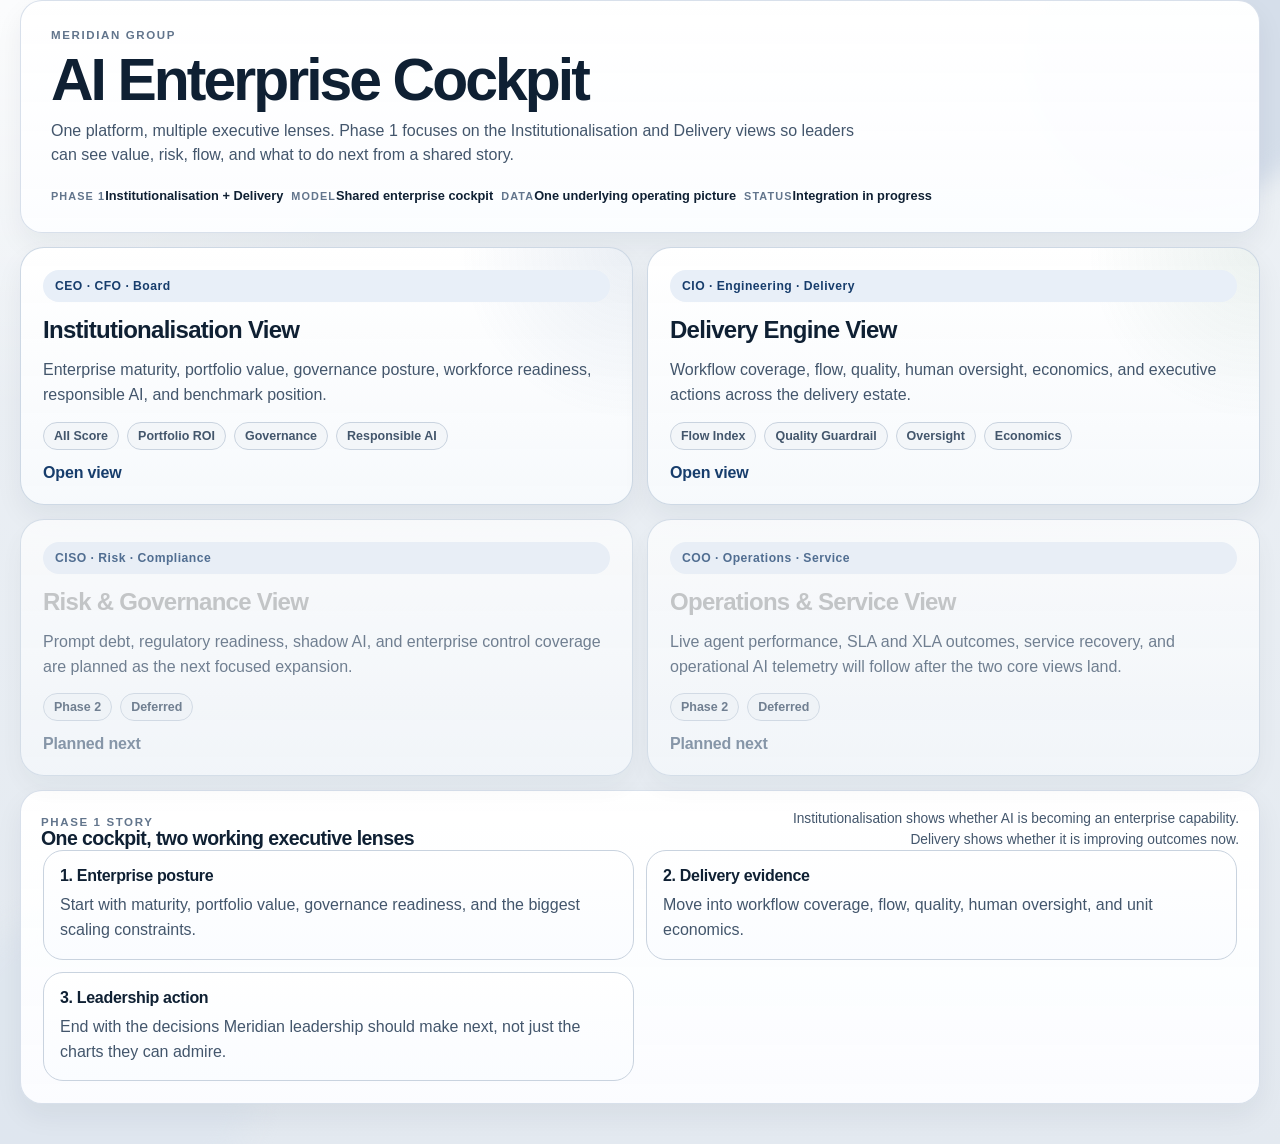
==== commit 006c3829: "April 23 21:40" ====
--- a/index.html
+++ b/index.html
@@ -285,7 +285,7 @@
         <section class="oversight-panel" id="delivery-oversight" aria-labelledby="oversightHeading">
           <div class="section-head section-head--dark">
             <div class="oversight-panel__intro">
-              <p class="eyebrow eyebrow--dark">Human Oversight Gateway</p>
+              <p class="eyebrow eyebrow--dark">Oversight Gateway</p>
               <h2 id="oversightHeading">Human Oversight Gateway</h2>
               <p class="oversight-panel__subtitle">
                 Policy routes low-risk work automatically and escalates material
@@ -394,25 +394,26 @@
                   <p class="eyebrow">Economics</p>
                   <h2 id="economicsHeading">Spend mix and outcome efficiency</h2>
                 </div>
+                <p class="section-head__note">
+                  Shows where AI run-rate is accumulating, how the model mix is shifting, and whether outcome efficiency is improving as scale increases.
+                </p>
               </div>
               <div id="economicsPanel"></div>
             </section>
           </div>
 
-          <div class="content-column content-column--secondary">
-            <section class="panel" id="delivery-governance" aria-labelledby="governanceHeading">
-              <div class="section-head">
-                <div>
-                  <p class="eyebrow">Governance</p>
-                  <h2 id="governanceHeading">Governance Console</h2>
-                </div>
-                <p class="section-head__note">
-                  Governance is now segmented by risk tier, service criticality, data sensitivity, and framework readiness so one topline percentage does not hide concentrated exposure.
-                </p>
-              </div>
-              <div id="governancePanel"></div>
-            </section>
-          </div>
+          <section class="panel panel--full content-governance" id="delivery-governance" aria-labelledby="governanceHeading">
+            <div class="section-head">
+              <div>
+                <p class="eyebrow">Governance</p>
+                <h2 id="governanceHeading">Governance Console</h2>
+              </div>
+              <p class="section-head__note">
+                Governance is now segmented by risk tier, service criticality, data sensitivity, and framework readiness so one topline percentage does not hide concentrated exposure.
+              </p>
+            </div>
+            <div id="governancePanel"></div>
+          </section>
 
           <section class="panel panel--full content-action" id="delivery-actions" aria-labelledby="actionsHeading">
             <div class="section-head">
@@ -420,6 +421,9 @@
                 <p class="eyebrow">Action Center</p>
                 <h2 id="actionsHeading">Executive action workflow</h2>
               </div>
+              <p class="section-head__note">
+                Separates immediate intervention from track-to-close work so leaders can distinguish blockers from items already moving toward closure.
+              </p>
             </div>
             <div id="actionCenter"></div>
           </section>
@@ -430,6 +434,9 @@
                 <p class="eyebrow">Roadmap</p>
                 <h2 id="roadmapHeading">30 / 60 / 90 day milestones</h2>
               </div>
+              <p class="section-head__note">
+                Connects immediate operating fixes, scale-up moves, and the next portfolio-governance milestones into one execution sequence.
+              </p>
             </div>
             <div id="roadmapPanel"></div>
           </section>
@@ -438,10 +445,10 @@
             <div class="section-head">
               <div>
                 <p class="eyebrow">Operational Trust Layer</p>
-                <h2 id="trustHeading">Access scope, reliability, instrumentation, retrieval grounding, model behavior, prompt security, alerting, and data health</h2>
+                <h2 id="trustHeading">Operational trust, safety, and observability</h2>
               </div>
               <p class="section-head__note">
-                These supporting signals explain how complete, searchable, observable, grounded, secure, alertable, and current the underlying cockpit telemetry really is.
+                Grouped into controls, runtime behavior, and safety so the operating trust posture can be read without scanning every evidence module at once.
               </p>
             </div>
             <div id="trustLayerPanel"></div>
